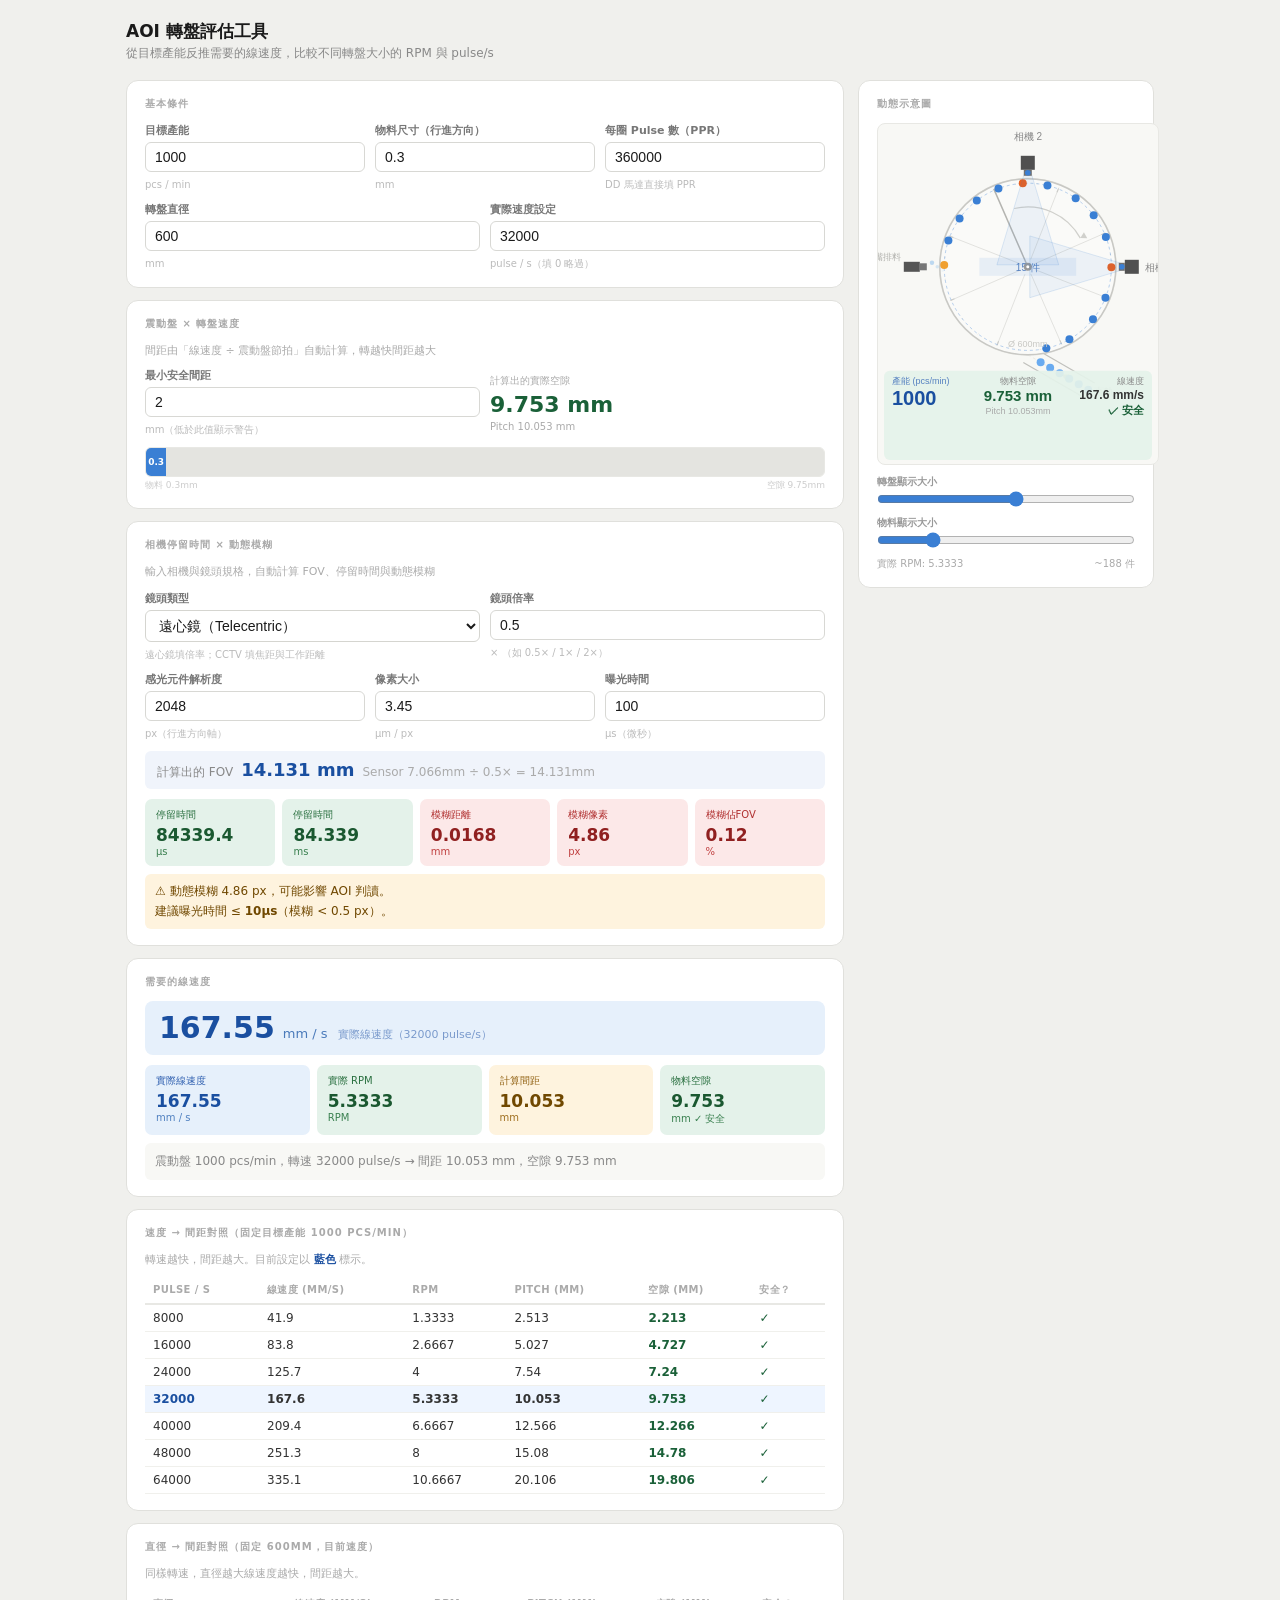
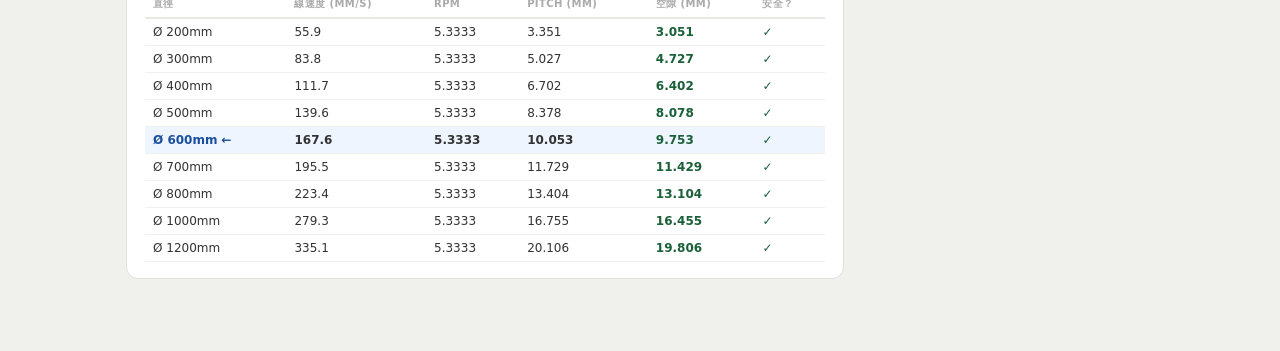
==== index.html @ 4b976892 "Add files via upload" ====
<!DOCTYPE html>
<html lang="zh-TW">
<head>
<meta charset="UTF-8">
<meta name="viewport" content="width=device-width,initial-scale=1">
<title>AOI 轉盤評估工具</title>
<style>
*{box-sizing:border-box;margin:0;padding:0}
body{font-family:'Segoe UI',system-ui,sans-serif;font-size:14px;background:#f0f0ed;color:#1a1a1a;min-height:100vh}
.wrap{max-width:1060px;margin:0 auto;padding:20px 16px 60px}
h1{font-size:17px;font-weight:700;margin-bottom:2px}
.sub{font-size:12px;color:#888;margin-bottom:18px}
.layout{display:flex;gap:14px;align-items:flex-start}
.left-col{flex:1;min-width:0}
.right-col{width:296px;flex-shrink:0}
.sticky-card{position:sticky;top:16px}
.card{background:#fff;border:1px solid #e0e0dc;border-radius:12px;padding:16px 18px;margin-bottom:12px}
.sl{font-size:10px;font-weight:700;letter-spacing:.1em;text-transform:uppercase;color:#aaa;margin-bottom:12px}
.g2{display:grid;grid-template-columns:1fr 1fr;gap:10px}
.g3{display:grid;grid-template-columns:1fr 1fr 1fr;gap:10px}
.fld{display:flex;flex-direction:column;gap:4px}
.fld label{font-size:11px;color:#777;font-weight:600}
.fld input[type=number]{border:1px solid #d8d8d4;border-radius:6px;padding:6px 9px;font-size:14px;width:100%;outline:none;color:#1a1a1a;background:#fff}
.fld input[type=number]:focus{border-color:#3a7fd4;box-shadow:0 0 0 2px rgba(58,127,212,.12)}
.fld input[type=range]{accent-color:#3a7fd4;width:100%;margin-top:2px}
.hint{font-size:10px;color:#bbb;margin-top:2px;line-height:1.4}
/* pitch vis */
.pitch-vis{display:flex;height:30px;background:#f0f0ec;border-radius:6px;overflow:hidden;border:1px solid #e8e8e4;margin-top:6px}
.pv-piece{background:#3a7fd4;height:100%;display:flex;align-items:center;justify-content:center;font-size:9px;color:#fff;font-weight:700;transition:width .15s;min-width:2px}
.pv-gap{background:#e4e4e0;height:100%;transition:width .15s}
/* speed hero */
.hero{display:flex;align-items:baseline;gap:8px;background:#e6f0fb;border-radius:8px;padding:12px 14px;margin-bottom:10px;flex-wrap:wrap}
.hero-num{font-size:30px;font-weight:800;color:#1a4fa0;line-height:1}
.hero-unit{font-size:13px;color:#4a7aba}
.hero-desc{font-size:11px;color:#7a9acc;margin-left:2px}
/* metrics */
.metrics{display:grid;grid-template-columns:repeat(auto-fit,minmax(120px,1fr));gap:7px}
.mc{border-radius:7px;padding:9px 11px}
.mc-l{font-size:10px;margin-bottom:3px}
.mc-v{font-size:17px;font-weight:700;line-height:1.2}
.mc-u{font-size:10px;margin-top:1px}
.mc.b{background:#e6f0fb}.mc.b .mc-l{color:#3060b0}.mc.b .mc-v{color:#1a4fa0}.mc.b .mc-u{color:#5080c0}
.mc.g{background:#e4f2ea}.mc.g .mc-l{color:#2a7040}.mc.g .mc-v{color:#1a5830}.mc.g .mc-u{color:#3a8050}
.mc.a{background:#fef3de}.mc.a .mc-l{color:#906010}.mc.a .mc-v{color:#704800}.mc.a .mc-u{color:#a07020}
.mc.r{background:#fce8e8}.mc.r .mc-l{color:#b03030}.mc.r .mc-v{color:#902020}.mc.r .mc-u{color:#c04040}
/* diff badge */
.badge{display:inline-block;font-size:10px;padding:2px 7px;border-radius:4px;font-weight:700;vertical-align:middle;margin-left:6px}
.bup{background:#e4f2ea;color:#1a5830}
.bdn{background:#fce8e8;color:#902020}
.bneutral{background:#f0f0ec;color:#666}
/* tables */
table{width:100%;border-collapse:collapse;font-size:12px}
th{font-size:10px;font-weight:700;color:#aaa;text-align:left;padding:6px 8px;border-bottom:2px solid #e8e8e4;text-transform:uppercase;letter-spacing:.04em;white-space:nowrap}
td{padding:6px 8px;border-bottom:1px solid #f0f0ec;color:#333;vertical-align:middle}
tr.hl td{background:#eef5ff;font-weight:600}
td.diam-c{color:#1a4fa0;font-weight:700}
.bar-w{width:60px;height:6px;background:#f0f0ec;border-radius:3px;display:inline-block;vertical-align:middle;margin-left:5px;overflow:hidden}
.bar-f{height:100%;border-radius:3px;background:#3a7fd4}
.note{font-size:11px;color:#888;padding:8px 10px;background:#f8f8f5;border-radius:6px;margin-top:8px;line-height:1.55}
/* canvas area */
#viz{display:block;border-radius:8px;background:#f8f8f5;border:1px solid #e8e8e4}
.viz-ctrl{margin-top:8px}
.viz-ctrl label{font-size:10px;color:#999;font-weight:600;display:block;margin-bottom:2px}
.viz-ctrl input[type=range]{accent-color:#3a7fd4;width:100%}
.viz-info{display:flex;justify-content:space-between;font-size:10px;color:#aaa;margin-top:6px}
@media(max-width:720px){.layout{flex-direction:column}.right-col{width:100%}.sticky-card{position:static}}
@media(max-width:520px){.g3{grid-template-columns:1fr 1fr}}
</style>
</head>
<body>
<div class="wrap">
  <h1>AOI 轉盤評估工具</h1>
  <p class="sub">從目標產能反推需要的線速度，比較不同轉盤大小的 RPM 與 pulse/s</p>

  <div class="layout">
    <!-- ══ LEFT COLUMN ══ -->
    <div class="left-col">

      <div class="card">
        <p class="sl">基本條件</p>
        <div class="g3">
          <div class="fld"><label>目標產能</label><input type="number" id="target" value="1000" min="1" step="10"><span class="hint">pcs / min</span></div>
          <div class="fld"><label>物料尺寸（行進方向）</label><input type="number" id="psize" value="0.3" min="0.01" step="0.01"><span class="hint">mm</span></div>
          <div class="fld"><label>每圈 Pulse 數（PPR）</label><input type="number" id="ppc" value="360000" min="1"><span class="hint">DD 馬達直接填 PPR</span></div>
        </div>
        <div class="g2" style="margin-top:10px">
          <div class="fld"><label>轉盤直徑</label><input type="number" id="diam" value="600" min="50" step="10"><span class="hint">mm</span></div>
          <div class="fld"><label>實際速度設定</label><input type="number" id="pulses" value="32000" min="0"><span class="hint">pulse / s（填 0 略過）</span></div>
        </div>
      </div>

      <div class="card">
        <p class="sl">震動盤 × 轉盤速度</p>
        <p style="font-size:11px;color:#aaa;margin-bottom:10px">
          間距由「線速度 ÷ 震動盤節拍」自動計算，轉越快間距越大
        </p>
        <div class="g2">
          <div class="fld">
            <label>最小安全間距</label>
            <input type="number" id="min-gap" value="2" min="0" step="0.5">
            <span class="hint">mm（低於此值顯示警告）</span>
          </div>
          <div style="display:flex;flex-direction:column;justify-content:center;gap:4px">
            <div style="font-size:10px;color:#aaa">計算出的實際空隙</div>
            <div style="font-size:22px;font-weight:700;color:#1a4fa0" id="derived-gap-val">— mm</div>
            <div style="font-size:10px;color:#aaa" id="derived-pitch-val">Pitch —</div>
          </div>
        </div>
        <div class="pitch-vis" id="pitch-vis" style="margin-top:10px"></div>
        <div style="display:flex;justify-content:space-between;font-size:9px;color:#ccc;margin-top:2px">
          <span id="lbl-p">物料</span><span id="lbl-g">空隙</span>
        </div>
      </div>

      <div class="card">
        <p class="sl">相機停留時間 × 動態模糊</p>
        <p style="font-size:11px;color:#aaa;margin-bottom:12px">輸入相機與鏡頭規格，自動計算 FOV、停留時間與動態模糊</p>

        <div class="g2" style="margin-bottom:10px">
          <div class="fld">
            <label>鏡頭類型</label>
            <select id="lens-type" style="border:1px solid #d5d5d0;border-radius:6px;padding:6px 9px;font-size:14px;width:100%;outline:none;color:#1a1a1a;background:#fff">
              <option value="telecentric">遠心鏡（Telecentric）</option>
              <option value="cctv">CCTV / 定焦鏡</option>
            </select>
            <span class="hint">遠心鏡填倍率；CCTV 填焦距與工作距離</span>
          </div>
          <div class="fld" id="fld-mag" style="">
            <label>鏡頭倍率</label>
            <input type="number" id="magnification" value="0.5" min="0.01" step="0.01">
            <span class="hint">× （如 0.5× / 1× / 2×）</span>
          </div>
        </div>

        <div class="g2" id="cctv-fields" style="display:none;margin-bottom:10px">
          <div class="fld">
            <label>鏡頭焦距</label>
            <input type="number" id="focal" value="25" min="1" step="1">
            <span class="hint">mm</span>
          </div>
          <div class="fld">
            <label>工作距離（WD）</label>
            <input type="number" id="wd" value="150" min="1" step="1">
            <span class="hint">mm（鏡頭前端到物體）</span>
          </div>
        </div>

        <div class="g3">
          <div class="fld">
            <label>感光元件解析度</label>
            <input type="number" id="sensor-px" value="2048" min="1" step="1">
            <span class="hint">px（行進方向軸）</span>
          </div>
          <div class="fld">
            <label>像素大小</label>
            <input type="number" id="pixsize" value="3.45" min="0.01" step="0.01">
            <span class="hint">µm / px</span>
          </div>
          <div class="fld">
            <label>曝光時間</label>
            <input type="number" id="exposure" value="100" min="1" step="1">
            <span class="hint">µs（微秒）</span>
          </div>
        </div>

        <div style="margin-top:10px;padding:8px 12px;background:#f0f4fb;border-radius:6px;font-size:12px;display:flex;align-items:baseline;gap:8px;flex-wrap:wrap">
          <span style="color:#888">計算出的 FOV</span>
          <span id="fov-display" style="font-size:18px;font-weight:700;color:#1a4fa0">— mm</span>
          <span style="color:#aaa" id="fov-detail"></span>
        </div>

        <div class="metrics" id="blur-metrics" style="margin-top:10px"></div>
        <div id="blur-note" style="margin-top:8px"></div>
      </div>

      <div class="card">
        <p class="sl">需要的線速度</p>
        <div class="hero">
          <span class="hero-num" id="mmps-val">—</span>
          <span class="hero-unit">mm / s</span>
          <span class="hero-desc" id="mmps-desc"></span>
        </div>
        <div class="metrics" id="main-metrics"></div>
        <div id="actual-block" style="margin-top:8px"></div>
      </div>

      <div class="card">
        <p class="sl">速度 → 間距對照（固定目標產能 <span id="target-lbl">1000</span> pcs/min）</p>
        <p style="font-size:11px;color:#aaa;margin-bottom:10px">轉速越快，間距越大。目前設定以 <span style="color:#1a4fa0;font-weight:700">藍色</span> 標示。</p>
        <div style="overflow-x:auto"><table><thead><tr>
          <th>Pulse / s</th><th>線速度 (mm/s)</th><th>RPM</th><th>Pitch (mm)</th><th>空隙 (mm)</th><th>安全？</th>
        </tr></thead><tbody id="size-tbody"></tbody></table></div>
      </div>

      <div class="card">
        <p class="sl">直徑 → 間距對照（固定 <span id="diam-lbl">600</span>mm，目前速度）</p>
        <p style="font-size:11px;color:#aaa;margin-bottom:10px">同樣轉速，直徑越大線速度越快，間距越大。</p>
        <div style="overflow-x:auto"><table><thead><tr>
          <th>直徑</th><th>線速度 (mm/s)</th><th>RPM</th><th>Pitch (mm)</th><th>空隙 (mm)</th><th>安全？</th>
        </tr></thead><tbody id="pitch-tbody"></tbody></table></div>
      </div>

    </div><!-- end left-col -->

    <!-- ══ RIGHT COLUMN ══ -->
    <div class="right-col">
      <div class="card sticky-card">
        <p class="sl">動態示意圖</p>
        <canvas id="viz" width="280" height="340"></canvas>

        <div class="viz-ctrl" style="margin-top:10px">
          <label>轉盤顯示大小</label>
          <input type="range" id="viz-disk" min="50" max="120" value="88" step="1">
        </div>
        <div class="viz-ctrl" style="margin-top:6px">
          <label>物料顯示大小</label>
          <input type="range" id="viz-mat" min="1" max="16" value="4" step="1">
        </div>
        <div class="viz-info">
          <span id="viz-rpm-lbl">實際 RPM: —</span>
          <span id="viz-mat-lbl">載料: —</span>
        </div>
      </div>
    </div>

  </div><!-- end layout -->
</div><!-- end wrap -->

<script>
/* ─── helpers ─── */
function f(v,d){
  if(!isFinite(v)||isNaN(v))return'—';
  if(d!==undefined)return parseFloat(v.toFixed(d)).toString();
  if(Math.abs(v)>=10000)return v.toLocaleString('zh-TW',{maximumFractionDigits:0});
  if(Math.abs(v)>=1000)return parseFloat(v.toFixed(1)).toString();
  if(Math.abs(v)>=10)return parseFloat(v.toFixed(2)).toString();
  if(Math.abs(v)>=1)return parseFloat(v.toFixed(3)).toString();
  return parseFloat(v.toPrecision(4)).toString();
}
function mc(l,v,u,c){return`<div class="mc ${c}"><div class="mc-l">${l}</div><div class="mc-v">${v}</div><div class="mc-u">${u}</div></div>`}
function calcRpm(mmps,r){return mmps/(2*Math.PI*r)*60}
function calcPulseS(rpm,ppc){return rpm/60*ppc}
function matsOnDisk(r,pitch){return 2*Math.PI*r/pitch}

/* ─── animation state ─── */
let vizAngle = 0;
let railTime  = 0;
let lastTs = null;
let pieces = [];           // disk-frame angles of pieces currently on disk
let lastFeedVizAngle = null;
let paramKey = '';
const DISPLAY_SCALE = 8;   // visual speed multiplier so slow RPMs are visible
const PICK_ALPHA  =  Math.PI/2;   // entry: 6 o'clock
const EJECT_ALPHA = -Math.PI;     // exit:  9 o'clock (CCW from entry = 270°)

/* ─── main update ─── */
function getP(){
  return{
    target:  parseFloat(document.getElementById('target').value)||1,
    psize:   parseFloat(document.getElementById('psize').value)||0.1,
    ppc:     parseFloat(document.getElementById('ppc').value)||1,
    diam:    parseFloat(document.getElementById('diam').value)||600,
    pulses:  parseFloat(document.getElementById('pulses').value)||0,
    minGap:  parseFloat(document.getElementById('min-gap').value)||0,
    exposure: parseFloat(document.getElementById('exposure').value)||100,
    pixsize:  parseFloat(document.getElementById('pixsize').value)||3.45,
    sensorPx: parseFloat(document.getElementById('sensor-px').value)||2048,
    lensType: document.getElementById('lens-type').value,
    mag:      parseFloat(document.getElementById('magnification').value)||0.5,
    focal:    parseFloat(document.getElementById('focal').value)||25,
    wd:       parseFloat(document.getElementById('wd').value)||150,
    diskViz: parseInt(document.getElementById('viz-disk').value)||88,
    matViz:  parseInt(document.getElementById('viz-mat').value)||4,
  };
}

function update(){
  const p   = getP();
  const r   = p.diam/2;
  const tps = p.target/60; // pieces per second (vibratory bowl rate)

  // Actual speed → derived pitch (震動盤邏輯)
  const actRpm   = p.pulses>0 ? p.pulses/p.ppc*60 : null;
  const actMmps  = actRpm ? actRpm/60*(2*Math.PI*r) : null;
  const pitch    = actMmps ? actMmps/tps : null;       // mm per piece slot
  const gap      = pitch   ? pitch-p.psize : null;     // actual gap between materials
  const gapOk    = gap!==null ? gap>=p.minGap : null;

  // Reference (when no actual speed): at minGap → what speed is needed?
  const refPitch  = p.psize + p.minGap;
  const refMmps   = refPitch * tps;
  const refRpm    = calcRpm(refMmps, r);
  const refPulseS = calcPulseS(refRpm, p.ppc);

  // Pitch visualisation
  const dispPitch = pitch || refPitch;
  const dispGap   = gap   !== null ? gap : p.minGap;
  document.getElementById('derived-gap-val').textContent  = gap!==null ? f(gap,3)+' mm' : '— mm';
  document.getElementById('derived-gap-val').style.color  = gapOk===false?'#902020':gapOk===true?'#1a6038':'#1a4fa0';
  document.getElementById('derived-pitch-val').textContent= 'Pitch '+(pitch?f(pitch,3):'—')+' mm';
  document.getElementById('lbl-p').textContent = `物料 ${p.psize}mm`;
  document.getElementById('lbl-g').textContent = `空隙 ${f(dispGap,2)}mm`;
  const pw = Math.max(2, Math.round(p.psize/dispPitch*100));
  document.getElementById('pitch-vis').innerHTML =
    `<div class="pv-piece" style="width:${pw}%">${p.psize}</div>`+
    `<div class="pv-gap" style="width:${100-pw}%"></div>`;

  document.getElementById('diam-lbl').textContent   = p.diam;
  document.getElementById('target-lbl').textContent = p.target;

  // ── Camera FOV calculation ──
  const sensorMm = p.sensorPx * p.pixsize / 1000;   // sensor width in mm
  let fovMm, fovDetail;
  if(p.lensType==='telecentric'){
    fovMm   = sensorMm / p.mag;
    fovDetail = `Sensor ${f(sensorMm,3)}mm ÷ ${p.mag}× = ${f(fovMm,3)}mm`;
  } else {
    // CCTV: magnification = focal / (wd - focal), FOV = sensor / mag
    const cctvMag = p.focal / (p.wd - p.focal);
    fovMm   = sensorMm / cctvMag;
    fovDetail = `Sensor ${f(sensorMm,3)}mm, WD ${p.wd}mm, f ${p.focal}mm → mag ${f(cctvMag,3)}× → FOV ${f(fovMm,2)}mm`;
  }
  document.getElementById('fov-display').textContent = f(fovMm,3)+' mm';
  document.getElementById('fov-detail').textContent  = fovDetail;

  // Show/hide CCTV fields
  document.getElementById('cctv-fields').style.display = p.lensType==='cctv'?'grid':'none';
  document.getElementById('fld-mag').style.display     = p.lensType==='telecentric'?'flex':'none';

  // ── Camera dwell & motion blur ──
  const linSpd = actMmps || (reqMmps);   // mm/s at sensing radius
  const dwellMs   = linSpd>0 ? (fovMm/linSpd)*1000 : null;
  const dwellUs   = dwellMs ? dwellMs*1000 : null;
  const blurMm    = linSpd>0 ? linSpd*(p.exposure/1e6) : null;
  const blurPx    = blurMm!==null ? blurMm/(p.pixsize/1000) : null;
  const blurPct   = dwellMs && blurMm!==null ? blurMm/fovMm*100 : null;
  const expOk     = dwellUs!==null && p.exposure<=dwellUs;

  function blurCls(px){
    if(px===null) return '';
    if(px<0.5) return 'g';
    if(px<1.5) return 'a';
    return 'r';
  }
  function dwellCls(){
    if(dwellUs===null) return '';
    return p.exposure<=dwellUs ? 'g' : 'r';
  }

  document.getElementById('blur-metrics').innerHTML =
    mc('停留時間', dwellUs!==null?f(dwellUs,1):'—', 'µs', dwellCls()) +
    mc('停留時間', dwellMs!==null?f(dwellMs,3):'—', 'ms', dwellCls()) +
    mc('模糊距離', blurMm!==null?f(blurMm,4):'—', 'mm', blurCls(blurPx)) +
    mc('模糊像素', blurPx!==null?f(blurPx,2):'—', 'px', blurCls(blurPx)) +
    mc('模糊佔FOV', blurPct!==null?f(blurPct,2):'—', '%', blurCls(blurPx));

  const blurNote = document.getElementById('blur-note');
  if(dwellUs!==null){
    if(!expOk){
      blurNote.innerHTML=`<div style="font-size:12px;background:#fce8e8;color:#902020;border-radius:6px;padding:8px 10px;line-height:1.6">
        ⚠ 曝光時間 ${p.exposure}µs 超過停留時間 ${f(dwellUs,1)}µs，物料會離開視野才曝完。<br>
        建議曝光時間 ≤ <strong>${f(dwellUs*0.5,0)}µs</strong>（停留時間的一半，確保完整在視野內）。
      </div>`;
    } else if(blurPx!==null && blurPx>=1.5){
      blurNote.innerHTML=`<div style="font-size:12px;background:#fef3de;color:#704800;border-radius:6px;padding:8px 10px;line-height:1.6">
        ⚠ 動態模糊 ${f(blurPx,2)} px，可能影響 AOI 判讀。<br>
        建議曝光時間 ≤ <strong>${f(0.5*p.pixsize/1000/linSpd*1e6,0)}µs</strong>（模糊 &lt; 0.5 px）。
      </div>`;
    } else if(blurPx!==null && blurPx<0.5){
      blurNote.innerHTML=`<div style="font-size:12px;background:#e4f2ea;color:#1a5830;border-radius:6px;padding:8px 10px">
        ✓ 動態模糊 ${f(blurPx,2)} px，低於 0.5 px，不影響影像品質。
      </div>`;
    } else {
      blurNote.innerHTML=`<div style="font-size:12px;background:#fef3de;color:#704800;border-radius:6px;padding:8px 10px">
        動態模糊 ${f(blurPx,2)} px，在可接受範圍（建議 &lt; 0.5 px）。
      </div>`;
    }
  } else {
    blurNote.innerHTML='';
  }

  // Hero + metrics
  if(actMmps){
    document.getElementById('mmps-val').textContent  = f(actMmps,2);
    document.getElementById('mmps-desc').textContent = `實際線速度（${p.pulses} pulse/s）`;
    document.getElementById('main-metrics').innerHTML =
      mc('實際線速度',f(actMmps,2),'mm / s','b')+
      mc('實際 RPM',f(actRpm,4),'RPM','g')+
      mc('計算間距',f(pitch,3),'mm','a')+
      `<div class="mc ${gapOk?'g':'r'}">
        <div class="mc-l">物料空隙</div>
        <div class="mc-v">${f(gap,3)}</div>
        <div class="mc-u">mm${gapOk?' ✓ 安全':' ✗ 過密'}</div>
      </div>`;
    document.getElementById('actual-block').innerHTML =
      `<div style="font-size:12px;color:#888;background:#f8f8f5;border-radius:6px;padding:8px 10px;line-height:1.7">
        震動盤 ${p.target} pcs/min，轉速 ${p.pulses} pulse/s → 間距 ${f(pitch,3)} mm，空隙 ${f(gap,3)} mm
        ${!gapOk?`<br><span style="color:#902020;font-weight:600">⚠ 空隙不足（安全下限 ${p.minGap} mm），物料可能碰撞</span>`:''}
      </div>`;
    document.getElementById('viz-rpm-lbl').textContent = `實際 RPM: ${f(actRpm,4)}`;
  } else {
    document.getElementById('mmps-val').textContent  = f(refMmps,2);
    document.getElementById('mmps-desc').textContent = `最小安全間距（${p.minGap}mm）對應的線速度`;
    document.getElementById('main-metrics').innerHTML =
      mc('最小間距線速度',f(refMmps,2),'mm / s','b')+
      mc('需要 RPM',f(refRpm,4),'RPM','g')+
      mc('需要 pulse/s',f(refPulseS,1),'pulse / s','a')+
      mc('最小 Pitch',f(refPitch,3),'mm','');
    document.getElementById('actual-block').innerHTML =
      `<div style="font-size:11px;color:#aaa;padding:4px 0">填入實際 pulse/s 可自動計算間距</div>`;
    document.getElementById('viz-rpm-lbl').textContent = `需要 RPM: ${f(refRpm,4)}`;
  }
  document.getElementById('viz-mat-lbl').textContent = `~${Math.round(matsOnDisk(r,dispPitch))} 件`;

  // Speed sensitivity table
  const baseSpeed = p.pulses>0 ? p.pulses : refPulseS;
  const speeds = p.pulses>0
    ? [baseSpeed*0.25, baseSpeed*0.5, baseSpeed*0.75, baseSpeed, baseSpeed*1.25, baseSpeed*1.5, baseSpeed*2]
    : [5000,10000,16000,20000,24000,32000,40000,48000];
  let sb='';
  speeds.filter(s=>s>0).forEach(s=>{
    const mps = (s/p.ppc*60)/60*(2*Math.PI*r);
    const rp  = s/p.ppc*60;
    const pt  = mps/tps;
    const g   = pt-p.psize;
    const ok  = g>=p.minGap;
    const cur = p.pulses>0 && Math.abs(s-p.pulses)<1;
    sb+=`<tr${cur?' class="hl"':''}>`+
      `<td${cur?' style="color:#1a4fa0;font-weight:700"':''}>${Math.round(s)}</td>`+
      `<td>${f(mps,1)}</td><td>${f(rp,4)}</td>`+
      `<td>${f(pt,3)}</td>`+
      `<td style="color:${ok?'#1a6038':'#902020'};font-weight:600">${f(g,3)}</td>`+
      `<td>${ok?'<span style="color:#1a6038;font-weight:700">✓</span>':'<span style="color:#902020;font-weight:700">✗ 過密</span>'}</td>`+
      `</tr>`;
  });
  document.getElementById('size-tbody').innerHTML = sb;

  // Diameter table
  const useSpeed = p.pulses>0 ? p.pulses : refPulseS;
  const diams=[200,300,400,500,600,700,800,1000,1200];
  let db='';
  diams.forEach(d=>{
    const rd  = d/2;
    const mps = (useSpeed/p.ppc*60)/60*(2*Math.PI*rd);
    const rp  = useSpeed/p.ppc*60;
    const pt  = mps/tps;
    const g   = pt-p.psize;
    const ok  = g>=p.minGap;
    const isRef = d===p.diam;
    db+=`<tr${isRef?' class="hl"':''}>`+
      `<td class="${isRef?'diam-c':''}">Ø ${d}mm${isRef?' ←':''}</td>`+
      `<td>${f(mps,1)}</td><td>${f(rp,4)}</td>`+
      `<td>${f(pt,3)}</td>`+
      `<td style="color:${ok?'#1a6038':'#902020'};font-weight:600">${f(g,3)}</td>`+
      `<td>${ok?'<span style="color:#1a6038">✓</span>':'<span style="color:#902020">✗</span>'}</td></tr>`;
  });
  document.getElementById('pitch-tbody').innerHTML = db;
}

/* ─── canvas animation ─── */
function drawCanvas(){
  const canvas = document.getElementById('viz');
  const ctx = canvas.getContext('2d');
  const W = canvas.width, H = canvas.height;
  const p = getP();
  const r_real = p.diam/2;
  const diskR  = p.diskViz;
  const matVR  = p.matViz;

  // Derive pitch from vibratory bowl: speed ÷ target_pcs_per_second
  const actRpm_c  = p.pulses > 0 ? p.pulses/p.ppc*60 : null;
  const actMmps_c = actRpm_c ? actRpm_c/60*(2*Math.PI*r_real) : null;
  const tps_c     = p.target/60;
  const pitch     = actMmps_c ? actMmps_c/tps_c : (p.psize+(p.minGap||2));

  ctx.clearRect(0,0,W,H);

  // Disk center: shifted right to leave canvas left for rail
  const CX = W * 0.535, CY = H * 0.42;
  const pathR = diskR * 0.95;

  // Derived speed (reuse actRpm_c / actMmps_c already computed above)
  const actRpm   = actRpm_c;
  const actMmps  = actMmps_c;
  const actPcsMin= p.target; // vibratory bowl sets rate
  const reqMmps  = pitch * tps_c;
  const reqRpm   = reqMmps / (2*Math.PI*r_real) * 60;

  /* ════════════════════════════════
     LEFT ANGLED FEED RAIL（左方斜推）
     Pickup at 7 o'clock (α = 210°)
     Rail extends tangentially lower-left
  ════════════════════════════════ */
  const pickAlpha = Math.PI / 2;                   // 6 o'clock, bottom of disk
  const pickX = CX + diskR * Math.cos(pickAlpha);  // = CX (directly below center)
  const pickY = CY + diskR * Math.sin(pickAlpha);  // = CY + diskR

  // Rail direction: extend toward lower-right (~30° below horizontal)
  const rdx =  0.866, rdy = 0.5;    // outward = lower-right
  const rpx =  0.5,   rpy = -0.866; // perpendicular (top side of rail)

  const railLen = 72;
  const railHW  = Math.max(matVR + 5, 8);
  const railEndX = pickX + railLen * rdx;
  const railEndY = pickY + railLen * rdy;

  // Rail walls
  ctx.strokeStyle='#c0c0bc'; ctx.lineWidth=1.2;
  [[pickX+railHW*rpx, pickY+railHW*rpy, railEndX+railHW*rpx, railEndY+railHW*rpy],
   [pickX-railHW*rpx, pickY-railHW*rpy, railEndX-railHW*rpx, railEndY-railHW*rpy]
  ].forEach(([x1,y1,x2,y2])=>{ctx.beginPath();ctx.moveTo(x1,y1);ctx.lineTo(x2,y2);ctx.stroke();});

  // Rail center guide (dashed)
  ctx.setLineDash([3,3]); ctx.strokeStyle='#e4e4e0'; ctx.lineWidth=0.7;
  ctx.beginPath(); ctx.moveTo(pickX,pickY); ctx.lineTo(railEndX,railEndY); ctx.stroke();
  ctx.setLineDash([]);

  // Direction arrow on rail (pointing toward disk = inward = opposite of rdx,rdy)
  const arrT = 0.55;
  const arrX = pickX + railLen*arrT*rdx, arrY = pickY + railLen*arrT*rdy;
  ctx.save(); ctx.translate(arrX,arrY); ctx.rotate(Math.atan2(-rdy,-rdx));
  ctx.fillStyle='#c0c0bc';
  ctx.beginPath(); ctx.moveTo(0,0); ctx.lineTo(-6,-3.5); ctx.lineTo(-6,3.5); ctx.closePath(); ctx.fill();
  ctx.restore();

  // Animated materials on rail: same pitch as disk, speed driven by target pcs/min (震動盤)
  // pitchPx = visual pixels per piece slot on rail, matching disk arc spacing
  const diskPitchPx = (pitch / r_real) * pathR;           // arc px per pitch on disk
  const vizPitchPx  = Math.max(matVR*2 + 3, diskPitchPx); // at least wide enough to not overlap
  // railTime advances at pcs/s rate; one cycle = one pitch
  const railOffset = (railTime % 1) * vizPitchPx;
  for(let i=0; i<8; i++){
    const t  = railOffset + i*vizPitchPx;
    if(t > railLen - matVR) break;
    const mx = railEndX - t*rdx, my = railEndY - t*rdy;
    ctx.beginPath(); ctx.arc(mx,my,matVR,0,2*Math.PI);
    ctx.fillStyle='#6aabf0'; ctx.fill();
  }

  // Rail label
  ctx.fillStyle='#b8b8b4'; ctx.font='10px sans-serif'; ctx.textAlign='left';
  ctx.fillText('直軌', railEndX + 4, railEndY + 4);

  /* ════════════════════════════════
     TURNTABLE
  ════════════════════════════════ */
  ctx.beginPath(); ctx.arc(CX,CY,diskR+1,0,2*Math.PI);
  ctx.fillStyle='#e4e4e0'; ctx.fill();
  ctx.beginPath(); ctx.arc(CX,CY,diskR,0,2*Math.PI);
  ctx.fillStyle='#fafaf8'; ctx.fill();
  ctx.strokeStyle='#c8c8c4'; ctx.lineWidth=1.5; ctx.stroke();

  // Rotating surface markings (rotate with vizAngle so disk looks like it spins)
  ctx.save();
  ctx.translate(CX,CY);
  ctx.rotate(vizAngle);
  // Spokes
  const spokeN = 8;
  for(let s=0;s<spokeN;s++){
    const sa = s*2*Math.PI/spokeN;
    ctx.strokeStyle='rgba(200,200,196,0.55)'; ctx.lineWidth=0.8;
    ctx.beginPath(); ctx.moveTo(8*Math.cos(sa),8*Math.sin(sa));
    ctx.lineTo((diskR-3)*Math.cos(sa),(diskR-3)*Math.sin(sa)); ctx.stroke();
  }
  // One bold reference spoke so you can track the rotation clearly
  ctx.strokeStyle='rgba(160,160,156,0.7)'; ctx.lineWidth=1.5;
  ctx.beginPath(); ctx.moveTo(0,0); ctx.lineTo(diskR-3,0); ctx.stroke();
  // Tick marks around rim
  for(let t=0;t<24;t++){
    const ta=t*Math.PI/12;
    const r1=diskR-4, r2=t%3===0?diskR-8:diskR-5;
    ctx.strokeStyle='rgba(180,180,176,0.5)'; ctx.lineWidth=t%3===0?1.2:0.7;
    ctx.beginPath();
    ctx.moveTo(r1*Math.cos(ta),r1*Math.sin(ta));
    ctx.lineTo(r2*Math.cos(ta),r2*Math.sin(ta)); ctx.stroke();
  }
  ctx.restore();

  ctx.setLineDash([3,3]);
  ctx.beginPath(); ctx.arc(CX,CY,pathR,0,2*Math.PI);
  ctx.strokeStyle='rgba(58,127,212,0.35)'; ctx.lineWidth=1; ctx.stroke();
  ctx.setLineDash([]);

  /* ════════════════════════════════
     MATERIALS — particle system
     pieces[] holds disk-frame angles; world angle = alpha + vizAngle
  ════════════════════════════════ */
  const pitchAngle = pitch / r_real;

  function nearWorld(wa, ca){
    let d=((wa-ca)%(2*Math.PI)+2*Math.PI)%(2*Math.PI);
    if(d>Math.PI)d=2*Math.PI-d;
    return d < Math.max(pitchAngle*2, 0.06);
  }

  for(let i=0;i<pieces.length;i++){
    const wa = pieces[i] + vizAngle;   // world angle
    const mx = CX + pathR*Math.cos(wa);
    const my = CY + pathR*Math.sin(wa);
    const atCam  = nearWorld(wa,0)||nearWorld(wa,-Math.PI/2);
    const atExit = Math.abs(wa-EJECT_ALPHA)<pitchAngle*2;
    ctx.beginPath(); ctx.arc(mx,my,matVR,0,2*Math.PI);
    ctx.fillStyle = atExit?'#f0a030': atCam?'#e86020':'#3a7fd4';
    ctx.fill();
  }

  // Piece count badge
  ctx.fillStyle='rgba(58,127,212,0.10)';
  ctx.fillRect(CX-diskR*0.55,CY-9,diskR*1.1,18);
  ctx.fillStyle='#5580c0'; ctx.font='10px sans-serif'; ctx.textAlign='center';
  ctx.fillText(pieces.length+' 件', CX, CY+4);

  /* ── CCW rotation arrow ── */
  const arR=diskR*0.68;
  ctx.strokeStyle='#d0d0cc'; ctx.lineWidth=1.2;
  ctx.beginPath(); ctx.arc(CX,CY,arR,-1.8,-0.5,false); ctx.stroke();
  const ae=-0.5, aax=CX+arR*Math.cos(ae), aay=CY+arR*Math.sin(ae);
  ctx.save(); ctx.translate(aax,aay); ctx.rotate(ae-Math.PI/2);
  ctx.beginPath(); ctx.moveTo(0,0); ctx.lineTo(-3.5,6); ctx.lineTo(3.5,6); ctx.closePath();
  ctx.fillStyle='#d0d0cc'; ctx.fill(); ctx.restore();

  /* ── Center ── */
  ctx.beginPath(); ctx.arc(CX,CY,4,0,2*Math.PI); ctx.fillStyle='#999'; ctx.fill();
  ctx.beginPath(); ctx.arc(CX,CY,1.5,0,2*Math.PI); ctx.fillStyle='#fff'; ctx.fill();
  ctx.fillStyle='#c8c8c4'; ctx.font='9px sans-serif'; ctx.textAlign='center';
  ctx.fillText('Ø '+p.diam+'mm', CX, CY+diskR-8);

  /* ── Cameras ── */
  drawCamera(ctx,CX,CY,diskR,0,'相機 1');
  drawCamera(ctx,CX,CY,diskR,-Math.PI/2,'相機 2');

  /* ════════════════════════════════
     BLOW NOZZLE — 9 o'clock (left)
  ════════════════════════════════ */
  const blowDist = diskR+16;
  const bx = CX - blowDist;   // 9 o'clock = directly left
  const by = CY;
  ctx.save(); ctx.translate(bx,by);
  ctx.fillStyle='#555'; ctx.fillRect(-20,-5,16,10);   // body
  ctx.fillStyle='#777'; ctx.fillRect(-4,-3.5,7,7);    // tip
  ctx.restore();
  // Puff jets
  const puffPhase=(railTime%1);
  for(let j=0;j<3;j++){
    const t=((puffPhase+j*0.33)%1);
    const jx=bx+5+t*16, jy=by+(j-1)*4;
    ctx.beginPath(); ctx.arc(jx,jy,2.5-t*1.5,0,2*Math.PI);
    ctx.fillStyle=`rgba(140,190,235,${(1-t)*0.7})`; ctx.fill();
  }
  ctx.fillStyle='#b0b0ac'; ctx.font='9px sans-serif'; ctx.textAlign='right';
  ctx.fillText('吹嘴排料', bx-23, by-7);

  /* ════════════════════════════════
     LIVE READOUT — 產能 × 間距
  ════════════════════════════════ */
  const infoY = CY + diskR + 16;
  const infoH = H - infoY - 4;
  if(infoH > 20){
    const gap_c   = pitch - p.psize;
    const gapOk_c = gap_c >= (p.minGap||0);
    // Actual pcs/min = min(vibratory bowl rate, disk capacity with minGap)
    const diskCap  = actMmps ? actMmps/(p.psize+(p.minGap||0))*60 : null;
    const pcsMin_c = diskCap!==null ? Math.min(p.target, diskCap) : null;

    ctx.fillStyle = gapOk_c ? 'rgba(228,242,234,0.92)' : 'rgba(252,232,232,0.92)';
    ctx.beginPath(); ctx.roundRect(6,infoY,W-12,Math.max(infoH,56),6); ctx.fill();

    ctx.textAlign='left';
    ctx.fillStyle='#5580c0'; ctx.font='9px sans-serif';
    ctx.fillText('產能 (pcs/min)', 14, infoY+13);
    ctx.fillStyle='#1a4fa0'; ctx.font='bold 20px sans-serif';
    ctx.fillText(pcsMin_c!==null?f(pcsMin_c,0):'—', 14, infoY+34);
    if(pcsMin_c===null){ ctx.fillStyle='#aaa'; ctx.font='9px sans-serif'; ctx.fillText('填 pulse/s',14,infoY+46); }

    const midX=W/2;
    ctx.textAlign='center';
    ctx.fillStyle='#888'; ctx.font='9px sans-serif'; ctx.fillText('物料空隙',midX,infoY+13);
    ctx.fillStyle=gapOk_c?'#1a6038':'#902020'; ctx.font='bold 15px sans-serif';
    ctx.fillText(f(gap_c,3)+' mm',midX,infoY+30);
    ctx.fillStyle='#aaa'; ctx.font='9px sans-serif';
    ctx.fillText('Pitch '+f(pitch,3)+'mm',midX,infoY+43);

    ctx.textAlign='right';
    if(actMmps){
      ctx.fillStyle='#888'; ctx.font='9px sans-serif'; ctx.fillText('線速度',W-14,infoY+13);
      ctx.fillStyle='#333'; ctx.font='bold 12px sans-serif'; ctx.fillText(f(actMmps,1)+' mm/s',W-14,infoY+28);
      ctx.fillStyle=gapOk_c?'#1a6038':'#902020'; ctx.font='bold 11px sans-serif';
      ctx.fillText(gapOk_c?'✓ 安全':'✗ 過密',W-14,infoY+43);
    } else {
      ctx.fillStyle='#aaa'; ctx.font='9px sans-serif';
      ctx.fillText('填 pulse/s',W-14,infoY+13); ctx.fillText('看實際值',W-14,infoY+25);
    }
  }
}

function drawCamera(ctx, CX, CY, diskR, angle, label){
  const dist = diskR + 17;
  const camX = CX + dist*Math.cos(angle);
  const camY = CY + dist*Math.sin(angle);

  // unit vector from camera → disk center
  const dx=CX-camX, dy=CY-camY, len=Math.sqrt(dx*dx+dy*dy);
  const ux=dx/len, uy=dy/len, px=-uy, py=ux;

  // FOV cone (reaches disk edge)
  const spread=0.3, fLen=dist-2;
  ctx.beginPath();
  ctx.moveTo(camX, camY);
  ctx.lineTo(camX+fLen*(ux+px*spread), camY+fLen*(uy+py*spread));
  ctx.lineTo(camX+fLen*(ux-px*spread), camY+fLen*(uy-py*spread));
  ctx.closePath();
  ctx.fillStyle='rgba(58,127,212,0.07)'; ctx.fill();
  ctx.strokeStyle='rgba(58,127,212,0.2)'; ctx.lineWidth=0.8; ctx.stroke();

  // Camera body (rotated toward disk)
  ctx.save();
  ctx.translate(camX, camY);
  ctx.rotate(Math.atan2(uy,ux));
  ctx.fillStyle='#505050'; ctx.fillRect(-6,-7,14,14);   // body
  ctx.fillStyle='#707070'; ctx.fillRect(8,-4,6,8);      // lens barrel
  ctx.beginPath(); ctx.arc(11,0,2.8,0,2*Math.PI);
  ctx.fillStyle='#3a7fd4'; ctx.fill();                   // lens glass
  ctx.restore();

  // Label
  const lDist = dist+26;
  ctx.fillStyle='#888'; ctx.font='10px sans-serif'; ctx.textAlign='center';
  ctx.fillText(label, CX+lDist*Math.cos(angle), CY+lDist*Math.sin(angle)+4);
}

/* ─── animation loop ─── */
function animate(ts){
  if(!lastTs) lastTs=ts;
  const dt=Math.min((ts-lastTs)/1000,0.05);
  lastTs=ts;
  const p=getP();
  const r=p.diam/2;
  const tps=Math.max(0.01, p.target/60);

  // Reset pieces when key params change
  const nk=`${p.pulses}-${p.target}-${p.diam}-${p.ppc}-${p.psize}-${p.minGap}`;
  if(nk!==paramKey){ pieces=[]; lastFeedVizAngle=null; paramKey=nk; vizAngle=0; railTime=0; }

  // Actual disk RPM
  let actualRpm = p.pulses>0 ? p.pulses/p.ppc*60 : 0;
  if(actualRpm===0){
    const rp=(p.psize+(p.minGap||2))*tps/(2*Math.PI*r)*60;
    actualRpm=Math.max(0.01, rp);
  }
  const vizRpm=Math.max(0.2, Math.min(actualRpm*DISPLAY_SCALE, 80));
  vizAngle -= vizRpm*2*Math.PI/60*dt;   // CCW

  // Feed pieces: one piece per pitchAngle of display rotation
  const pitchAngle_feed = tps>0 ? vizRpm*2*Math.PI/60/tps : 99;
  if(pitchAngle_feed<Math.PI*2){
    if(lastFeedVizAngle===null){
      pieces.push(PICK_ALPHA-vizAngle);
      lastFeedVizAngle=vizAngle;
    } else if((lastFeedVizAngle-vizAngle)>=pitchAngle_feed){
      pieces.push(PICK_ALPHA-vizAngle);
      lastFeedVizAngle=vizAngle;
    }
  }

  // Eject pieces that have passed 9 o'clock
  pieces=pieces.filter(a=>(a+vizAngle)>EJECT_ALPHA);

  // Rail: advance at feed rate (visual)
  railTime+=dt*Math.min(tps*DISPLAY_SCALE*0.5, 12);

  drawCanvas();
  requestAnimationFrame(animate);
}


/* ─── wire events ─── */
['target','psize','ppc','diam','pulses','min-gap','exposure','pixsize','sensor-px','magnification','focal','wd'].forEach(id=>{
  document.getElementById(id).addEventListener('input', update);
});
document.getElementById('lens-type').addEventListener('change', update);
['viz-disk','viz-mat'].forEach(id=>{
  document.getElementById(id).addEventListener('input', drawCanvas);
});

update();
requestAnimationFrame(animate);
</script>
</body>
</html>
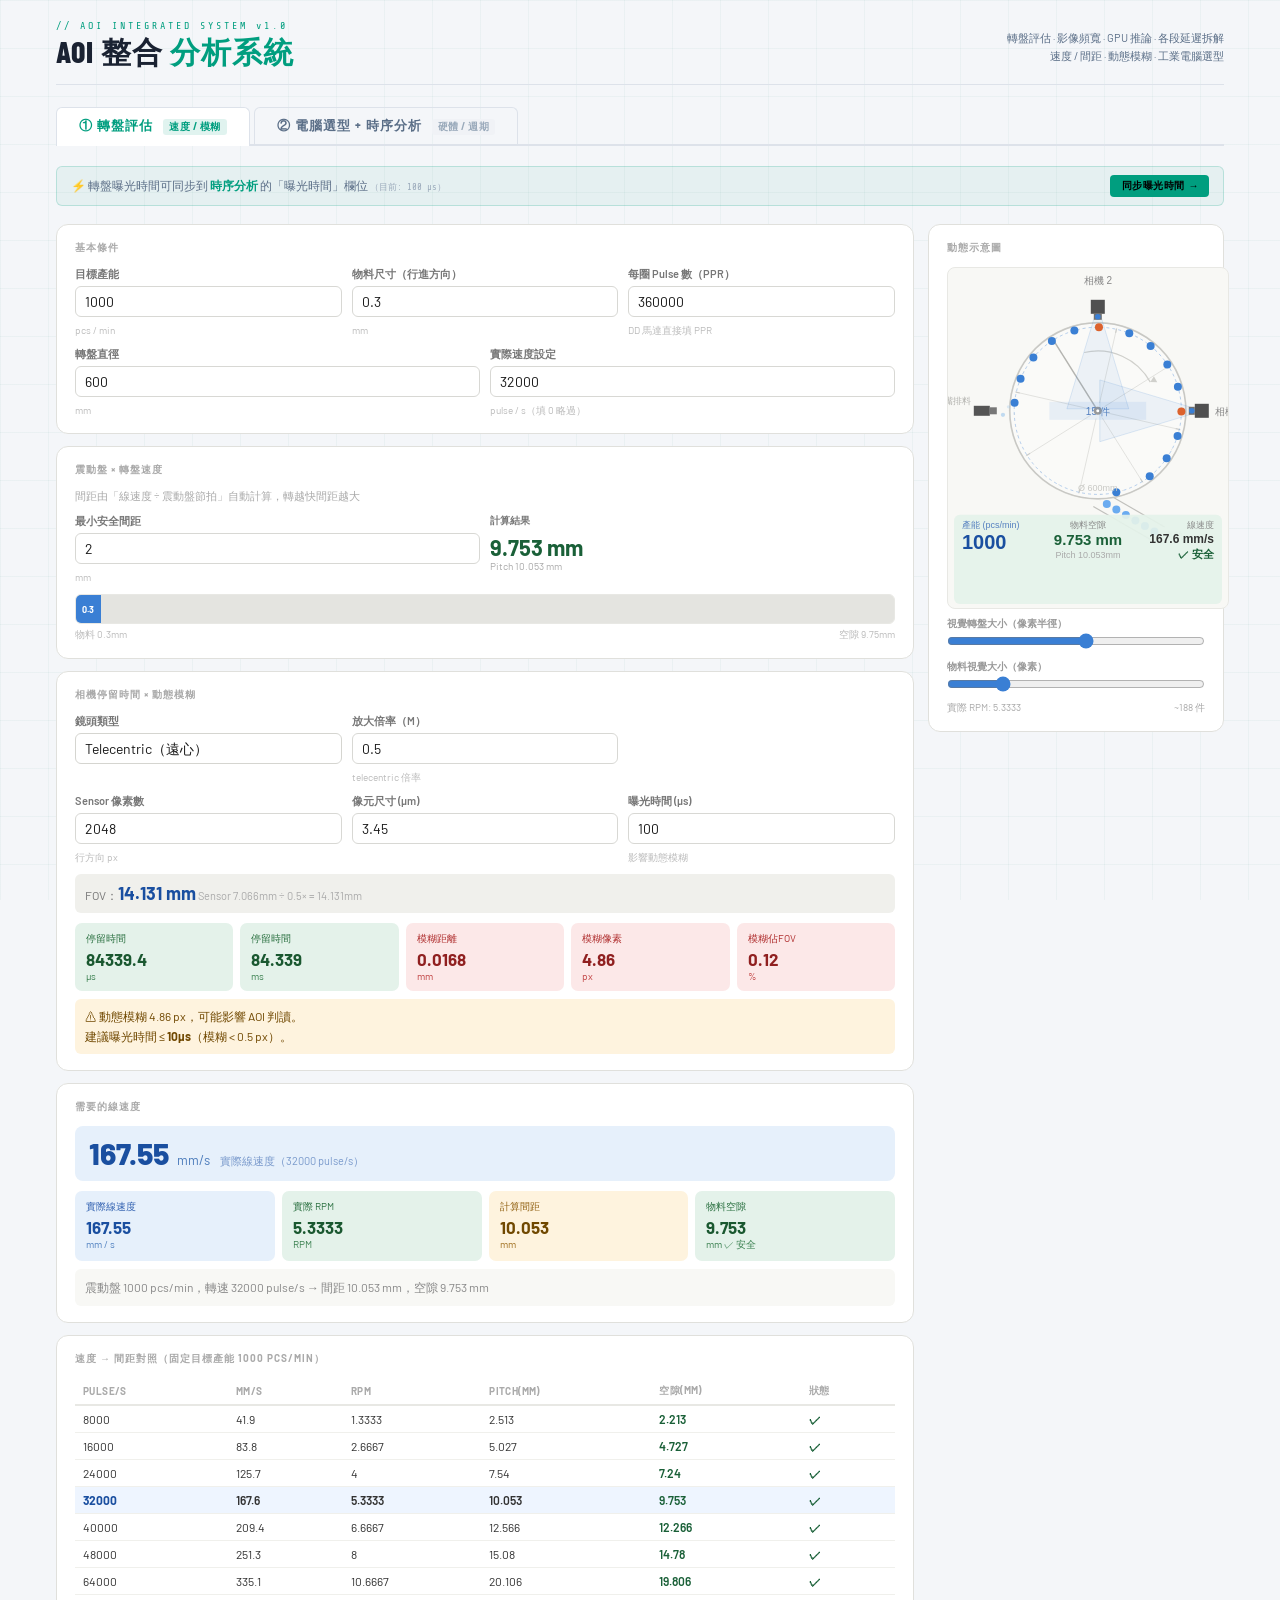
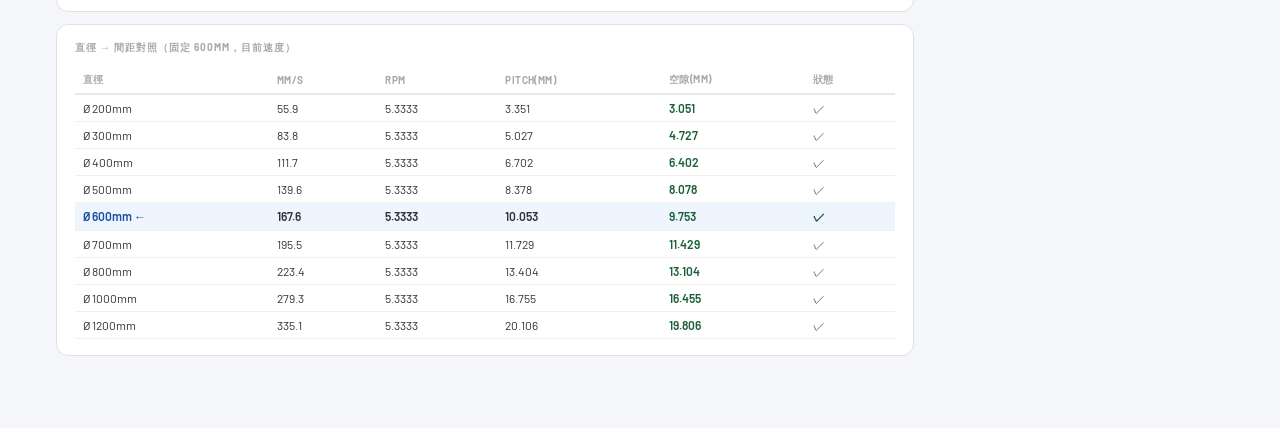
==== commit a6e62a4c: "AOI整合分析" ====
--- a/index.html
+++ b/index.html
@@ -2,39 +2,176 @@
 <html lang="zh-TW">
 <head>
 <meta charset="UTF-8">
-<meta name="viewport" content="width=device-width,initial-scale=1">
-<title>AOI 轉盤評估工具</title>
+<meta name="viewport" content="width=device-width, initial-scale=1.0">
+<title>AOI 整合分析系統</title>
+<link href="https://fonts.googleapis.com/css2?family=Share+Tech+Mono&family=Barlow:wght@300;400;500;600;700&family=Barlow+Condensed:wght@400;500;600;700;800&display=swap" rel="stylesheet">
 <style>
+:root{
+  --bg:#f4f6f9;--surface:#ffffff;--surface2:#f0f2f6;
+  --border:#dde2ea;--border2:#c5cdd8;
+  --accent:#009e7f;--accent2:#0077cc;
+  --warn:#d97700;--danger:#cc2d25;--purple:#9940d4;
+  --text:#1a2232;--text2:#5a6e87;--text3:#9aaabb;
+  --mono:'Share Tech Mono',monospace;--sans:'Barlow',sans-serif;--cond:'Barlow Condensed',sans-serif;
+  --t1:#e84545;--t2:#c9960a;--t3:#2a9e4f;--t4:#2272d9;--t5:#8b3ec9;--t6:#d96b0a;
+}
 *{box-sizing:border-box;margin:0;padding:0}
-body{font-family:'Segoe UI',system-ui,sans-serif;font-size:14px;background:#f0f0ed;color:#1a1a1a;min-height:100vh}
-.wrap{max-width:1060px;margin:0 auto;padding:20px 16px 60px}
-h1{font-size:17px;font-weight:700;margin-bottom:2px}
-.sub{font-size:12px;color:#888;margin-bottom:18px}
-.layout{display:flex;gap:14px;align-items:flex-start}
-.left-col{flex:1;min-width:0}
-.right-col{width:296px;flex-shrink:0}
-.sticky-card{position:sticky;top:16px}
-.card{background:#fff;border:1px solid #e0e0dc;border-radius:12px;padding:16px 18px;margin-bottom:12px}
-.sl{font-size:10px;font-weight:700;letter-spacing:.1em;text-transform:uppercase;color:#aaa;margin-bottom:12px}
-.g2{display:grid;grid-template-columns:1fr 1fr;gap:10px}
-.g3{display:grid;grid-template-columns:1fr 1fr 1fr;gap:10px}
-.fld{display:flex;flex-direction:column;gap:4px}
-.fld label{font-size:11px;color:#777;font-weight:600}
-.fld input[type=number]{border:1px solid #d8d8d4;border-radius:6px;padding:6px 9px;font-size:14px;width:100%;outline:none;color:#1a1a1a;background:#fff}
-.fld input[type=number]:focus{border-color:#3a7fd4;box-shadow:0 0 0 2px rgba(58,127,212,.12)}
-.fld input[type=range]{accent-color:#3a7fd4;width:100%;margin-top:2px}
-.hint{font-size:10px;color:#bbb;margin-top:2px;line-height:1.4}
-/* pitch vis */
+body{background:var(--bg);color:var(--text);font-family:var(--sans);font-size:14px;min-height:100vh;overflow-x:hidden}
+body::before{content:'';position:fixed;inset:0;background-image:linear-gradient(rgba(0,120,90,.04) 1px,transparent 1px),linear-gradient(90deg,rgba(0,120,90,.04) 1px,transparent 1px);background-size:48px 48px;pointer-events:none;z-index:0}
+.wrap{position:relative;z-index:1;max-width:1200px;margin:0 auto;padding:20px 16px 60px}
+ 
+/* ── Header ── */
+header{display:flex;align-items:flex-end;gap:20px;margin-bottom:20px;padding-bottom:18px;border-bottom:1px solid var(--border)}
+.h-tag{font-family:var(--mono);font-size:10px;color:var(--accent);letter-spacing:3px;margin-bottom:5px}
+h1{font-family:var(--cond);font-size:30px;font-weight:800;letter-spacing:1px;line-height:1}
+h1 em{color:var(--accent);font-style:normal}
+.h-sub{margin-left:auto;text-align:right;font-size:11px;color:var(--text2);line-height:1.7}
+ 
+/* ── Tabs ── */
+.tab-nav{display:flex;gap:4px;margin-bottom:0;border-bottom:2px solid var(--border)}
+.tab-btn{padding:9px 22px 11px;background:transparent;border:1px solid var(--border);border-bottom:none;border-radius:6px 6px 0 0;font-family:var(--cond);font-size:13px;font-weight:700;letter-spacing:1px;text-transform:uppercase;color:var(--text2);cursor:pointer;position:relative;bottom:-2px;transition:all .15s}
+.tab-btn:hover{color:var(--text);background:var(--surface2)}
+.tab-btn.active{background:var(--surface);color:var(--accent);border-color:var(--border);border-bottom-color:var(--surface)}
+.tab-badge{display:inline-block;margin-left:6px;font-size:10px;padding:1px 6px;border-radius:3px;background:rgba(0,158,127,.12);color:var(--accent);font-weight:700;letter-spacing:.5px}
+.tab-btn:not(.active) .tab-badge{background:var(--surface2);color:var(--text3)}
+.tab-pane{display:none;padding-top:20px}
+.tab-pane.active{display:block}
+ 
+/* ── Sync bridge ── */
+.sync-bar{display:flex;align-items:center;gap:10px;padding:8px 14px;background:rgba(0,158,127,.06);border:1px solid rgba(0,158,127,.2);border-radius:6px;margin-bottom:18px;font-size:12px;color:var(--text2)}
+.sync-bar strong{color:var(--accent)}
+.sync-btn{padding:4px 12px;background:var(--accent);color:#000;border:none;border-radius:4px;font-family:var(--mono);font-size:10px;font-weight:700;cursor:pointer;letter-spacing:.5px;transition:all .15s;margin-left:auto;white-space:nowrap}
+.sync-btn:hover{background:#00c49a}
+.sync-hint{font-family:var(--mono);font-size:9px;color:var(--text3)}
+ 
+/* ════ SHARED CARD (Analyzer style as base) ════ */
+.card{background:var(--surface);border:1px solid var(--border);border-radius:8px;overflow:hidden}
+.card-hd{display:flex;align-items:center;gap:10px;padding:10px 14px;border-bottom:1px solid var(--border);background:var(--surface2)}
+.card-num{width:22px;height:22px;border-radius:4px;background:var(--accent);color:#000;font-family:var(--mono);font-size:11px;font-weight:700;display:flex;align-items:center;justify-content:center;flex-shrink:0}
+.card-title{font-family:var(--cond);font-size:13px;font-weight:700;letter-spacing:1.5px;text-transform:uppercase}
+.card-body{padding:14px}
+ 
+/* ── Form (analyzer) ── */
+.fg{display:flex;flex-direction:column;gap:5px}
+.fg label{font-size:10px;font-weight:600;color:var(--text2);text-transform:uppercase;letter-spacing:.5px}
+input[type=number],select{background:var(--bg);border:1px solid var(--border);border-radius:4px;color:var(--text);font-family:var(--mono);font-size:12px;padding:7px 9px;width:100%;outline:none;transition:border-color .2s;-webkit-appearance:none}
+input[type=number]:focus,select:focus{border-color:var(--accent);box-shadow:0 0 0 2px rgba(0,212,170,.1)}
+select option{background:#fff}
+.unit{font-family:var(--mono);font-size:9px;color:var(--text3);margin-top:2px}
+.grid2{display:grid;grid-template-columns:1fr 1fr;gap:10px}
+.grid3{display:grid;grid-template-columns:1fr 1fr 1fr;gap:10px}
+ 
+/* ── Toggle ── */
+.tg{display:flex;border:1px solid var(--border);border-radius:4px;overflow:hidden}
+.tg button{flex:1;padding:7px 4px;background:var(--bg);border:none;border-right:1px solid var(--border);color:var(--text2);font-family:var(--mono);font-size:10px;cursor:pointer;transition:all .15s}
+.tg button:last-child{border-right:none}
+.tg button.on{background:var(--accent);color:#000;font-weight:700}
+ 
+/* ── Camera rows ── */
+.cam-list{display:flex;flex-direction:column;gap:8px;margin-bottom:10px}
+.cam-row{background:var(--bg);border:1px solid var(--border);border-radius:6px;padding:10px 12px}
+.cam-top{display:grid;grid-template-columns:30px 1fr 1fr 1fr 1fr 28px;gap:8px;align-items:end}
+.cam-lbl{font-family:var(--mono);font-size:10px;color:var(--accent);font-weight:700;text-align:center;padding-top:18px}
+.rm-btn{width:28px;height:28px;border-radius:4px;background:transparent;border:1px solid var(--border);color:var(--text3);cursor:pointer;display:flex;align-items:center;justify-content:center;font-size:15px;transition:all .15s;align-self:flex-end}
+.rm-btn:hover{border-color:var(--danger);color:var(--danger)}
+.add-btn{display:flex;align-items:center;gap:6px;padding:7px 12px;background:transparent;border:1px dashed var(--border2);border-radius:6px;color:var(--text2);font-size:12px;cursor:pointer;transition:all .15s;width:100%;justify-content:center}
+.add-btn:hover{border-color:var(--accent);color:var(--accent)}
+ 
+/* ── Pre-process items ── */
+.pp-grid{display:grid;grid-template-columns:1fr 1fr 1fr;gap:6px;margin-top:6px}
+.pp-item{display:flex;align-items:center;gap:6px;padding:6px 8px;background:var(--bg);border:1px solid var(--border);border-radius:4px;cursor:pointer;transition:all .15s}
+.pp-item.on{border-color:var(--accent);background:rgba(0,212,170,.05)}
+.pp-lbl{font-size:11px;color:var(--text);flex:1}
+.pp-ms{font-family:var(--mono);font-size:10px;color:var(--text3)}
+ 
+/* ── Interface check items ── */
+.check-grid{display:grid;grid-template-columns:1fr 1fr;gap:8px;margin-top:10px}
+.ci{background:var(--bg);border:1px solid var(--border);border-radius:5px;padding:8px 10px;cursor:pointer;transition:all .15s}
+.ci:hover{border-color:var(--border2)}
+.ci.on{border-color:var(--accent);background:rgba(0,212,170,.05)}
+.ci-name{font-size:12px;color:var(--text);margin-bottom:2px}
+.ci-sub{font-size:10px;color:var(--text3)}
+ 
+/* ── Calc button ── */
+.calc-btn{width:100%;padding:13px;background:var(--accent);color:#000;border:none;border-radius:6px;font-family:var(--cond);font-size:15px;font-weight:700;letter-spacing:2px;text-transform:uppercase;cursor:pointer;transition:all .2s;margin-top:2px}
+.calc-btn:hover{background:#00f0c0;transform:translateY(-1px);box-shadow:0 4px 20px rgba(0,212,170,.3)}
+ 
+/* ── Analyzer layout ── */
+#tab-analyzer .layout{display:grid;grid-template-columns:1fr 400px;gap:18px;align-items:start}
+#tab-analyzer .left{display:flex;flex-direction:column;gap:14px}
+#tab-analyzer .right{position:sticky;top:16px;display:flex;flex-direction:column;gap:14px}
+ 
+/* ── Result panel ── */
+.rp-hd{padding:11px 14px;background:var(--surface2);border-bottom:1px solid var(--border);display:flex;align-items:center;justify-content:space-between}
+.rp-title{font-family:var(--cond);font-size:13px;font-weight:700;letter-spacing:1.5px;text-transform:uppercase;color:var(--accent)}
+.rp-badge{font-family:var(--mono);font-size:10px;padding:2px 7px;border-radius:3px;background:rgba(0,212,170,.1);color:var(--accent);border:1px solid rgba(0,212,170,.2)}
+.ph{display:flex;align-items:center;gap:12px;padding:24px 14px;color:var(--text3);font-size:12px}
+.ph-ic{font-size:22px}
+ 
+/* ── Timing bar ── */
+.timing-section{padding:14px}
+.timing-total{display:flex;align-items:center;gap:12px;margin-bottom:14px;padding:12px;background:var(--bg);border-radius:6px}
+.timing-ms{font-family:var(--mono);font-size:28px;font-weight:700;color:var(--accent);flex:1}
+.timing-ms span{font-size:12px;color:var(--text2)}
+.timing-tput{text-align:center;font-size:10px;color:var(--text2);line-height:1.3;min-width:56px}
+.tput-val{font-family:var(--mono);font-size:22px;font-weight:700;color:var(--accent2);display:block;line-height:1}
+.bar-track{display:flex;height:14px;border-radius:6px;overflow:hidden;margin-bottom:12px;gap:1px}
+.bar-seg{height:100%;cursor:default;transition:opacity .15s}
+.bar-seg:hover{opacity:.8}
+.phase-list{display:flex;flex-direction:column;gap:5px}
+.phase-row{display:grid;grid-template-columns:10px 80px 1fr 48px 32px;gap:8px;align-items:center}
+.ph-dot{width:8px;height:8px;border-radius:50%}
+.ph-name{font-size:11px;color:var(--text2)}
+.ph-bar-track{height:5px;background:var(--surface2);border-radius:3px;overflow:hidden}
+.ph-bar-fill{height:100%;border-radius:3px;transition:width .3s}
+.ph-ms{font-family:var(--mono);font-size:11px;color:var(--text);text-align:right}
+.ph-pct{font-family:var(--mono);font-size:10px;color:var(--text3);text-align:right}
+.bottleneck{margin:0 14px 10px;padding:8px 10px;border-radius:5px;background:rgba(217,119,0,.08);border-left:3px solid var(--warn);font-size:11px;color:var(--warn)}
+ 
+/* ── Spec panel ── */
+.bw-block{padding:14px;border-bottom:1px solid var(--border)}
+.bw-lbl{font-size:10px;color:var(--text2);font-weight:600;margin-bottom:4px;text-transform:uppercase;letter-spacing:.5px}
+.bw-val{font-family:var(--mono);font-size:24px;font-weight:700;color:var(--accent)}
+.bw-val span{font-size:12px;color:var(--text2)}
+.bw-track{height:6px;background:var(--surface2);border-radius:3px;overflow:hidden;margin-top:6px}
+.bw-fill{height:100%;border-radius:3px;transition:width .4s}
+.sep{padding:10px 14px 6px;font-size:9px;font-weight:700;color:var(--text3);text-transform:uppercase;letter-spacing:1px;border-top:1px solid var(--border)}
+.spec-list{padding:4px 14px 10px;display:flex;flex-direction:column;gap:8px}
+.si{display:flex;gap:10px;align-items:flex-start}
+.si-icon{font-size:18px;flex-shrink:0;width:24px;text-align:center;line-height:1.5}
+.si-name{font-size:9px;font-weight:700;color:var(--text3);text-transform:uppercase;letter-spacing:.5px;margin-bottom:2px}
+.si-val{font-size:12px;font-weight:700;color:var(--text);line-height:1.3}
+.si-sub{font-size:10px;color:var(--text2);margin-top:2px}
+ 
+/* ════ TURNTABLE STYLES (scoped) ════ */
+#tab-turntable .tb-layout{display:flex;gap:14px;align-items:flex-start}
+#tab-turntable .tb-left{flex:1;min-width:0}
+#tab-turntable .tb-right{width:296px;flex-shrink:0}
+#tab-turntable .tb-sticky{position:sticky;top:16px}
+ 
+/* Override card for turntable */
+#tab-turntable .card{background:#fff;border:1px solid #e0e0dc;border-radius:12px;padding:16px 18px;margin-bottom:12px;overflow:visible}
+#tab-turntable .sl{font-size:10px;font-weight:700;letter-spacing:.1em;text-transform:uppercase;color:#aaa;margin-bottom:12px}
+#tab-turntable .g2{display:grid;grid-template-columns:1fr 1fr;gap:10px}
+#tab-turntable .g3{display:grid;grid-template-columns:1fr 1fr 1fr;gap:10px}
+#tab-turntable .fld{display:flex;flex-direction:column;gap:4px}
+#tab-turntable .fld label{font-size:11px;color:#777;font-weight:600;text-transform:none;letter-spacing:0}
+#tab-turntable .fld input[type=number]{border:1px solid #d8d8d4;border-radius:6px;padding:6px 9px;font-size:14px;width:100%;outline:none;color:#1a1a1a;background:#fff;font-family:var(--sans)}
+#tab-turntable .fld input[type=number]:focus{border-color:#3a7fd4;box-shadow:0 0 0 2px rgba(58,127,212,.12)}
+#tab-turntable .fld input[type=range]{accent-color:#3a7fd4;width:100%;margin-top:2px}
+#tab-turntable .tb-select{background:#fff;border:1px solid #d5d5d0;border-radius:6px;padding:6px 9px;font-size:14px;color:#1a1a1a;font-family:var(--sans);width:100%;outline:none}
+#tab-turntable .hint{font-size:10px;color:#bbb;margin-top:2px;line-height:1.4}
+ 
 .pitch-vis{display:flex;height:30px;background:#f0f0ec;border-radius:6px;overflow:hidden;border:1px solid #e8e8e4;margin-top:6px}
 .pv-piece{background:#3a7fd4;height:100%;display:flex;align-items:center;justify-content:center;font-size:9px;color:#fff;font-weight:700;transition:width .15s;min-width:2px}
 .pv-gap{background:#e4e4e0;height:100%;transition:width .15s}
-/* speed hero */
+ 
 .hero{display:flex;align-items:baseline;gap:8px;background:#e6f0fb;border-radius:8px;padding:12px 14px;margin-bottom:10px;flex-wrap:wrap}
 .hero-num{font-size:30px;font-weight:800;color:#1a4fa0;line-height:1}
 .hero-unit{font-size:13px;color:#4a7aba}
 .hero-desc{font-size:11px;color:#7a9acc;margin-left:2px}
-/* metrics */
-.metrics{display:grid;grid-template-columns:repeat(auto-fit,minmax(120px,1fr));gap:7px}
+ 
+.metrics{display:grid;grid-template-columns:repeat(auto-fit,minmax(110px,1fr));gap:7px}
 .mc{border-radius:7px;padding:9px 11px}
 .mc-l{font-size:10px;margin-bottom:3px}
 .mc-v{font-size:17px;font-weight:700;line-height:1.2}
@@ -43,39 +180,73 @@
 .mc.g{background:#e4f2ea}.mc.g .mc-l{color:#2a7040}.mc.g .mc-v{color:#1a5830}.mc.g .mc-u{color:#3a8050}
 .mc.a{background:#fef3de}.mc.a .mc-l{color:#906010}.mc.a .mc-v{color:#704800}.mc.a .mc-u{color:#a07020}
 .mc.r{background:#fce8e8}.mc.r .mc-l{color:#b03030}.mc.r .mc-v{color:#902020}.mc.r .mc-u{color:#c04040}
-/* diff badge */
-.badge{display:inline-block;font-size:10px;padding:2px 7px;border-radius:4px;font-weight:700;vertical-align:middle;margin-left:6px}
-.bup{background:#e4f2ea;color:#1a5830}
-.bdn{background:#fce8e8;color:#902020}
-.bneutral{background:#f0f0ec;color:#666}
-/* tables */
-table{width:100%;border-collapse:collapse;font-size:12px}
-th{font-size:10px;font-weight:700;color:#aaa;text-align:left;padding:6px 8px;border-bottom:2px solid #e8e8e4;text-transform:uppercase;letter-spacing:.04em;white-space:nowrap}
-td{padding:6px 8px;border-bottom:1px solid #f0f0ec;color:#333;vertical-align:middle}
-tr.hl td{background:#eef5ff;font-weight:600}
-td.diam-c{color:#1a4fa0;font-weight:700}
-.bar-w{width:60px;height:6px;background:#f0f0ec;border-radius:3px;display:inline-block;vertical-align:middle;margin-left:5px;overflow:hidden}
-.bar-f{height:100%;border-radius:3px;background:#3a7fd4}
-.note{font-size:11px;color:#888;padding:8px 10px;background:#f8f8f5;border-radius:6px;margin-top:8px;line-height:1.55}
-/* canvas area */
+ 
+#tab-turntable table{width:100%;border-collapse:collapse;font-size:12px}
+#tab-turntable th{font-size:10px;font-weight:700;color:#aaa;text-align:left;padding:6px 8px;border-bottom:2px solid #e8e8e4;text-transform:uppercase;letter-spacing:.04em;white-space:nowrap}
+#tab-turntable td{padding:6px 8px;border-bottom:1px solid #f0f0ec;color:#333;vertical-align:middle}
+#tab-turntable tr.hl td{background:#eef5ff;font-weight:600}
+#tab-turntable td.diam-c{color:#1a4fa0;font-weight:700}
+ 
 #viz{display:block;border-radius:8px;background:#f8f8f5;border:1px solid #e8e8e4}
 .viz-ctrl{margin-top:8px}
 .viz-ctrl label{font-size:10px;color:#999;font-weight:600;display:block;margin-bottom:2px}
 .viz-ctrl input[type=range]{accent-color:#3a7fd4;width:100%}
 .viz-info{display:flex;justify-content:space-between;font-size:10px;color:#aaa;margin-top:6px}
-@media(max-width:720px){.layout{flex-direction:column}.right-col{width:100%}.sticky-card{position:static}}
-@media(max-width:520px){.g3{grid-template-columns:1fr 1fr}}
+ 
+@media(max-width:860px){
+  #tab-analyzer .layout{grid-template-columns:1fr}
+  #tab-analyzer .right{position:static}
+  .cam-top{grid-template-columns:30px 1fr 1fr 28px}
+}
+@media(max-width:720px){
+  #tab-turntable .tb-layout{flex-direction:column}
+  #tab-turntable .tb-right{width:100%}
+  #tab-turntable .tb-sticky{position:static}
+}
+@media(max-width:520px){
+  #tab-turntable .g3{grid-template-columns:1fr 1fr}
+  .pp-grid{grid-template-columns:1fr 1fr}
+}
 </style>
 </head>
 <body>
 <div class="wrap">
-  <h1>AOI 轉盤評估工具</h1>
-  <p class="sub">從目標產能反推需要的線速度，比較不同轉盤大小的 RPM 與 pulse/s</p>
-
-  <div class="layout">
-    <!-- ══ LEFT COLUMN ══ -->
-    <div class="left-col">
-
+ 
+<header>
+  <div>
+    <div class="h-tag">// AOI INTEGRATED SYSTEM v1.0</div>
+    <h1>AOI 整合 <em>分析系統</em></h1>
+  </div>
+  <div class="h-sub">轉盤評估 · 影像頻寬 · GPU 推論 · 各段延遲拆解<br>速度 / 間距 · 動態模糊 · 工業電腦選型</div>
+</header>
+ 
+<!-- Tab Nav -->
+<nav class="tab-nav">
+  <button class="tab-btn active" onclick="switchTab('turntable',this)">
+    ① 轉盤評估 <span class="tab-badge">速度 / 模糊</span>
+  </button>
+  <button class="tab-btn" onclick="switchTab('analyzer',this)">
+    ② 電腦選型 + 時序分析 <span class="tab-badge">硬體 / 週期</span>
+  </button>
+</nav>
+ 
+<!-- ══════════════════════════════════════════
+     TAB 1: TURNTABLE
+══════════════════════════════════════════ -->
+<div id="tab-turntable" class="tab-pane active">
+ 
+  <!-- Sync bridge -->
+  <div class="sync-bar">
+    <div>⚡ 轉盤曝光時間可同步到 <strong>時序分析</strong> 的「曝光時間」欄位
+      <span class="sync-hint" id="syncHint">（目前: 100 µs）</span>
+    </div>
+    <button class="sync-btn" onclick="syncExposure()">同步曝光時間 →</button>
+  </div>
+ 
+  <div class="tb-layout">
+    <!-- LEFT -->
+    <div class="tb-left">
+ 
       <div class="card">
         <p class="sl">基本條件</p>
         <div class="g3">
@@ -88,146 +259,369 @@
           <div class="fld"><label>實際速度設定</label><input type="number" id="pulses" value="32000" min="0"><span class="hint">pulse / s（填 0 略過）</span></div>
         </div>
       </div>
-
+ 
       <div class="card">
         <p class="sl">震動盤 × 轉盤速度</p>
-        <p style="font-size:11px;color:#aaa;margin-bottom:10px">
-          間距由「線速度 ÷ 震動盤節拍」自動計算，轉越快間距越大
-        </p>
+        <p style="font-size:11px;color:#aaa;margin-bottom:10px">間距由「線速度 ÷ 震動盤節拍」自動計算，轉越快間距越大</p>
         <div class="g2">
           <div class="fld">
             <label>最小安全間距</label>
             <input type="number" id="min-gap" value="2" min="0" step="0.5">
-            <span class="hint">mm（低於此值顯示警告）</span>
-          </div>
-          <div style="display:flex;flex-direction:column;justify-content:center;gap:4px">
-            <div style="font-size:10px;color:#aaa">計算出的實際空隙</div>
+            <span class="hint">mm</span>
+          </div>
+          <div>
+            <div style="font-size:10px;color:#777;font-weight:600;margin-bottom:6px">計算結果</div>
             <div style="font-size:22px;font-weight:700;color:#1a4fa0" id="derived-gap-val">— mm</div>
             <div style="font-size:10px;color:#aaa" id="derived-pitch-val">Pitch —</div>
           </div>
         </div>
         <div class="pitch-vis" id="pitch-vis" style="margin-top:10px"></div>
-        <div style="display:flex;justify-content:space-between;font-size:9px;color:#ccc;margin-top:2px">
+        <div style="display:flex;justify-content:space-between;font-size:10px;color:#bbb;margin-top:4px">
           <span id="lbl-p">物料</span><span id="lbl-g">空隙</span>
         </div>
       </div>
-
+ 
       <div class="card">
         <p class="sl">相機停留時間 × 動態模糊</p>
-        <p style="font-size:11px;color:#aaa;margin-bottom:12px">輸入相機與鏡頭規格，自動計算 FOV、停留時間與動態模糊</p>
-
-        <div class="g2" style="margin-bottom:10px">
+        <div class="g3" style="margin-bottom:10px">
           <div class="fld">
             <label>鏡頭類型</label>
-            <select id="lens-type" style="border:1px solid #d5d5d0;border-radius:6px;padding:6px 9px;font-size:14px;width:100%;outline:none;color:#1a1a1a;background:#fff">
-              <option value="telecentric">遠心鏡（Telecentric）</option>
-              <option value="cctv">CCTV / 定焦鏡</option>
-            </select>
-            <span class="hint">遠心鏡填倍率；CCTV 填焦距與工作距離</span>
-          </div>
-          <div class="fld" id="fld-mag" style="">
-            <label>鏡頭倍率</label>
+            <select id="lens-type" class="tb-select">
+              <option value="telecentric">Telecentric（遠心）</option>
+              <option value="cctv">CCTV（一般鏡頭）</option>
+            </select>
+          </div>
+          <div class="fld" id="fld-mag">
+            <label>放大倍率（M）</label>
             <input type="number" id="magnification" value="0.5" min="0.01" step="0.01">
-            <span class="hint">× （如 0.5× / 1× / 2×）</span>
-          </div>
-        </div>
-
+            <span class="hint">telecentric 倍率</span>
+          </div>
+        </div>
         <div class="g2" id="cctv-fields" style="display:none;margin-bottom:10px">
+          <div class="fld"><label>焦距 (mm)</label><input type="number" id="focal" value="25" min="1" step="1"></div>
+          <div class="fld"><label>工作距離 WD (mm)</label><input type="number" id="wd" value="150" min="1" step="1"></div>
+        </div>
+        <div class="g3">
+          <div class="fld"><label>Sensor 像素數</label><input type="number" id="sensor-px" value="2048" min="1"><span class="hint">行方向 px</span></div>
+          <div class="fld"><label>像元尺寸 (µm)</label><input type="number" id="pixsize" value="3.45" min="0.01" step="0.01"></div>
           <div class="fld">
-            <label>鏡頭焦距</label>
-            <input type="number" id="focal" value="25" min="1" step="1">
-            <span class="hint">mm</span>
-          </div>
-          <div class="fld">
-            <label>工作距離（WD）</label>
-            <input type="number" id="wd" value="150" min="1" step="1">
-            <span class="hint">mm（鏡頭前端到物體）</span>
-          </div>
-        </div>
-
-        <div class="g3">
-          <div class="fld">
-            <label>感光元件解析度</label>
-            <input type="number" id="sensor-px" value="2048" min="1" step="1">
-            <span class="hint">px（行進方向軸）</span>
-          </div>
-          <div class="fld">
-            <label>像素大小</label>
-            <input type="number" id="pixsize" value="3.45" min="0.01" step="0.01">
-            <span class="hint">µm / px</span>
-          </div>
-          <div class="fld">
-            <label>曝光時間</label>
-            <input type="number" id="exposure" value="100" min="1" step="1">
-            <span class="hint">µs（微秒）</span>
-          </div>
-        </div>
-
-        <div style="margin-top:10px;padding:8px 12px;background:#f0f4fb;border-radius:6px;font-size:12px;display:flex;align-items:baseline;gap:8px;flex-wrap:wrap">
-          <span style="color:#888">計算出的 FOV</span>
-          <span id="fov-display" style="font-size:18px;font-weight:700;color:#1a4fa0">— mm</span>
-          <span style="color:#aaa" id="fov-detail"></span>
-        </div>
-
+            <label>曝光時間 (µs)</label>
+            <input type="number" id="exposure" value="100" min="1" step="10" oninput="updateSyncBar()">
+            <span class="hint">影響動態模糊</span>
+          </div>
+        </div>
+        <div style="margin-top:10px;padding:8px 10px;background:#f0f0ec;border-radius:6px;font-size:12px;color:#777">
+          FOV：<span id="fov-display" style="font-size:18px;font-weight:700;color:#1a4fa0">— mm</span>
+          <span style="color:#aaa;font-size:11px" id="fov-detail"></span>
+        </div>
         <div class="metrics" id="blur-metrics" style="margin-top:10px"></div>
         <div id="blur-note" style="margin-top:8px"></div>
       </div>
-
+ 
       <div class="card">
         <p class="sl">需要的線速度</p>
         <div class="hero">
           <span class="hero-num" id="mmps-val">—</span>
-          <span class="hero-unit">mm / s</span>
+          <span class="hero-unit">mm/s</span>
           <span class="hero-desc" id="mmps-desc"></span>
         </div>
         <div class="metrics" id="main-metrics"></div>
         <div id="actual-block" style="margin-top:8px"></div>
       </div>
-
+ 
       <div class="card">
         <p class="sl">速度 → 間距對照（固定目標產能 <span id="target-lbl">1000</span> pcs/min）</p>
-        <p style="font-size:11px;color:#aaa;margin-bottom:10px">轉速越快，間距越大。目前設定以 <span style="color:#1a4fa0;font-weight:700">藍色</span> 標示。</p>
-        <div style="overflow-x:auto"><table><thead><tr>
-          <th>Pulse / s</th><th>線速度 (mm/s)</th><th>RPM</th><th>Pitch (mm)</th><th>空隙 (mm)</th><th>安全？</th>
-        </tr></thead><tbody id="size-tbody"></tbody></table></div>
-      </div>
-
+        <div style="overflow-x:auto">
+          <table><thead><tr>
+            <th>pulse/s</th><th>mm/s</th><th>RPM</th><th>Pitch(mm)</th><th>空隙(mm)</th><th>狀態</th>
+          </tr></thead><tbody id="size-tbody"></tbody></table>
+        </div>
+      </div>
+ 
       <div class="card">
         <p class="sl">直徑 → 間距對照（固定 <span id="diam-lbl">600</span>mm，目前速度）</p>
-        <p style="font-size:11px;color:#aaa;margin-bottom:10px">同樣轉速，直徑越大線速度越快，間距越大。</p>
-        <div style="overflow-x:auto"><table><thead><tr>
-          <th>直徑</th><th>線速度 (mm/s)</th><th>RPM</th><th>Pitch (mm)</th><th>空隙 (mm)</th><th>安全？</th>
-        </tr></thead><tbody id="pitch-tbody"></tbody></table></div>
-      </div>
-
-    </div><!-- end left-col -->
-
-    <!-- ══ RIGHT COLUMN ══ -->
-    <div class="right-col">
-      <div class="card sticky-card">
-        <p class="sl">動態示意圖</p>
-        <canvas id="viz" width="280" height="340"></canvas>
-
-        <div class="viz-ctrl" style="margin-top:10px">
-          <label>轉盤顯示大小</label>
-          <input type="range" id="viz-disk" min="50" max="120" value="88" step="1">
-        </div>
-        <div class="viz-ctrl" style="margin-top:6px">
-          <label>物料顯示大小</label>
-          <input type="range" id="viz-mat" min="1" max="16" value="4" step="1">
-        </div>
-        <div class="viz-info">
-          <span id="viz-rpm-lbl">實際 RPM: —</span>
-          <span id="viz-mat-lbl">載料: —</span>
-        </div>
-      </div>
-    </div>
-
+        <div style="overflow-x:auto">
+          <table><thead><tr>
+            <th>直徑</th><th>mm/s</th><th>RPM</th><th>Pitch(mm)</th><th>空隙(mm)</th><th>狀態</th>
+          </tr></thead><tbody id="pitch-tbody"></tbody></table>
+        </div>
+      </div>
+ 
+    </div><!-- end tb-left -->
+ 
+    <!-- RIGHT -->
+    <div class="tb-right">
+      <div class="tb-sticky">
+        <div class="card">
+          <p class="sl">動態示意圖</p>
+          <canvas id="viz" width="280" height="340"></canvas>
+          <div class="viz-ctrl">
+            <label>視覺轉盤大小（像素半徑）</label>
+            <input type="range" id="viz-disk" min="50" max="120" value="88" step="1">
+          </div>
+          <div class="viz-ctrl">
+            <label>物料視覺大小（像素）</label>
+            <input type="range" id="viz-mat" min="1" max="16" value="4" step="1">
+          </div>
+          <div class="viz-info">
+            <span id="viz-rpm-lbl">實際 RPM: —</span>
+            <span id="viz-mat-lbl">載料: —</span>
+          </div>
+        </div>
+      </div>
+    </div>
+ 
+  </div><!-- end tb-layout -->
+</div><!-- end tab-turntable -->
+ 
+<!-- ══════════════════════════════════════════
+     TAB 2: ANALYZER
+══════════════════════════════════════════ -->
+<div id="tab-analyzer" class="tab-pane">
+ 
+  <!-- Sync bridge (other direction) -->
+  <div class="sync-bar">
+    <div>↩ 此工具的「曝光時間」可從 <strong>轉盤評估</strong> 自動同步，或直接手動輸入</div>
+  </div>
+ 
+  <div class="layout">
+  <div class="left">
+ 
+    <div class="card">
+      <div class="card-hd"><div class="card-num">1</div><div class="card-title">相機配置</div></div>
+      <div class="card-body">
+        <div class="cam-list" id="camList"></div>
+        <button class="add-btn" onclick="addCam()">＋ 新增相機</button>
+      </div>
+    </div>
+ 
+    <div class="card">
+      <div class="card-hd"><div class="card-num">2</div><div class="card-title">檢測時序參數</div></div>
+      <div class="card-body">
+        <div class="grid3" style="margin-bottom:12px">
+          <div class="fg">
+            <label>觸發延遲</label>
+            <select id="tTrigger" onchange="calc()">
+              <option value="1">1 ms（硬體 Trigger）</option>
+              <option value="3" selected>3 ms（一般）</option>
+              <option value="5">5 ms（軟體 Trigger）</option>
+              <option value="10">10 ms（慢速 PLC）</option>
+            </select>
+          </div>
+          <div class="fg">
+            <label>曝光時間 (μs)</label>
+            <input type="number" id="tExpose" value="500" min="10" max="100000" oninput="calc()">
+            <div class="unit">μs → 自動換算 ms</div>
+          </div>
+          <div class="fg">
+            <label>穩定等待 / 振動</label>
+            <select id="tSettle" onchange="calc()">
+              <option value="0">無（固定工件）</option>
+              <option value="5" selected>5 ms（輕微振動）</option>
+              <option value="15">15 ms（振動碗送料）</option>
+              <option value="30">30 ms（機械手臂）</option>
+            </select>
+          </div>
+        </div>
+ 
+        <div class="fg" style="margin-bottom:10px">
+          <label>前處理項目（可複選）</label>
+          <div class="pp-grid" id="ppChecks">
+            <div class="pp-item on" data-ms="2" onclick="togglePP(this)"><input type="checkbox" checked onclick="event.stopPropagation()"><span class="pp-lbl">Resize / Crop</span><span class="pp-ms">~2ms</span></div>
+            <div class="pp-item" data-ms="8" onclick="togglePP(this)"><input type="checkbox" onclick="event.stopPropagation()"><span class="pp-lbl">去畸變 (Undistort)</span><span class="pp-ms">~8ms</span></div>
+            <div class="pp-item" data-ms="5" onclick="togglePP(this)"><input type="checkbox" onclick="event.stopPropagation()"><span class="pp-lbl">影像濾波</span><span class="pp-ms">~5ms</span></div>
+            <div class="pp-item" data-ms="20" onclick="togglePP(this)"><input type="checkbox" onclick="event.stopPropagation()"><span class="pp-lbl">影像拼接 (Stitch)</span><span class="pp-ms">~20ms</span></div>
+            <div class="pp-item" data-ms="10" onclick="togglePP(this)"><input type="checkbox" onclick="event.stopPropagation()"><span class="pp-lbl">色彩轉換</span><span class="pp-ms">~10ms</span></div>
+            <div class="pp-item" data-ms="12" onclick="togglePP(this)"><input type="checkbox" onclick="event.stopPropagation()"><span class="pp-lbl">幾何校正 (Rectify)</span><span class="pp-ms">~12ms</span></div>
+          </div>
+        </div>
+ 
+        <div class="grid3">
+          <div class="fg">
+            <label>ROI 區域數量</label>
+            <input type="number" id="roiCount" value="1" min="1" max="32" oninput="calc()">
+            <div class="unit">個獨立推論區域</div>
+          </div>
+          <div class="fg">
+            <label>推論批次 (Batch)</label>
+            <select id="batchSize" onchange="calc()">
+              <option value="1" selected>Batch=1（逐一）</option>
+              <option value="2">Batch=2</option>
+              <option value="4">Batch=4</option>
+              <option value="8">Batch=8</option>
+            </select>
+          </div>
+          <div class="fg">
+            <label>判斷邏輯複雜度</label>
+            <select id="tDecision" onchange="calc()">
+              <option value="1">簡單（OK/NG）~1ms</option>
+              <option value="5" selected>一般（分類+量測）~5ms</option>
+              <option value="15">複雜（多條件統計）~15ms</option>
+              <option value="30">極複雜（SPC+DB寫入）~30ms</option>
+            </select>
+          </div>
+        </div>
+      </div>
+    </div>
+ 
+    <div class="card">
+      <div class="card-hd"><div class="card-num">3</div><div class="card-title">演算法 / 推論需求</div></div>
+      <div class="card-body">
+        <div class="grid3">
+          <div class="fg">
+            <label>推論類型</label>
+            <select id="inferType" onchange="updateInferUI()">
+              <option value="none">無（純影像處理）</option>
+              <option value="yolo_n">YOLO nano (n)</option>
+              <option value="yolo_s">YOLO small (s)</option>
+              <option value="yolo_m" selected>YOLO medium (m)</option>
+              <option value="yolo_l">YOLO large (l)</option>
+              <option value="yolo_x">YOLO X (x)</option>
+            </select>
+          </div>
+          <div class="fg">
+            <label>推論使用 GPU</label>
+            <select id="gpuTier" onchange="calc()">
+              <option value="none">無 GPU（CPU 推論）</option>
+              <option value="mid">中階（RTX 3060/4060）</option>
+              <option value="high" selected>高階（RTX 4070/4080）</option>
+              <option value="pro">專業（RTX A 系列）</option>
+            </select>
+          </div>
+          <div class="fg">
+            <label>同時推論 Pipeline</label>
+            <input type="number" id="inferCams" value="1" min="1" max="16" oninput="calc()">
+            <div class="unit">條並行推論流</div>
+          </div>
+        </div>
+      </div>
+    </div>
+ 
+    <div class="card">
+      <div class="card-hd"><div class="card-num">4</div><div class="card-title">I/O 與控制需求</div></div>
+      <div class="card-body">
+        <div class="grid3" style="margin-bottom:12px">
+          <div class="fg">
+            <label>工站數</label>
+            <input type="number" id="stationCount" value="1" min="1" max="20" oninput="calc()">
+          </div>
+          <div class="fg">
+            <label>PLC / DIO 卡</label>
+            <select id="ioCard" onchange="calc()">
+              <option value="usb">USB（無需 PCIe）</option>
+              <option value="pcie1" selected>PCIe × 1</option>
+              <option value="pcie2">PCIe × 2</option>
+            </select>
+          </div>
+          <div class="fg">
+            <label>分類後動作</label>
+            <select id="rejectTime" onchange="calc()">
+              <option value="0">無（純判斷）</option>
+              <option value="3" selected>噴氣排除 ~3ms</option>
+              <option value="10">機械手臂 ~10ms</option>
+              <option value="20">人工介入 ~20ms</option>
+            </select>
+          </div>
+        </div>
+        <div class="fg">
+          <label>相機介面類型</label>
+          <div class="check-grid" id="ifaceChecks">
+            <div class="ci" data-val="gige" onclick="toggleCI(this)"><div class="ci-name">GigE Vision</div><div class="ci-sub">~125 MB/s，需網路卡</div></div>
+            <div class="ci on" data-val="usb3" onclick="toggleCI(this)"><div class="ci-name">USB 3.x</div><div class="ci-sub">~400 MB/s，免額外卡</div></div>
+            <div class="ci" data-val="cameralink" onclick="toggleCI(this)"><div class="ci-name">Camera Link</div><div class="ci-sub">~850 MB/s，需 Grabber</div></div>
+            <div class="ci" data-val="coaxpress" onclick="toggleCI(this)"><div class="ci-name">CoaXPress</div><div class="ci-sub">~1500 MB/s，需 Grabber</div></div>
+          </div>
+        </div>
+      </div>
+    </div>
+ 
+    <div class="card">
+      <div class="card-hd"><div class="card-num">5</div><div class="card-title">環境與可靠度需求</div></div>
+      <div class="card-body">
+        <div class="grid3">
+          <div class="fg">
+            <label>工作環境</label>
+            <select id="envType" onchange="calc()">
+              <option value="office">辦公室 / 潔淨室</option>
+              <option value="factory" selected>一般工廠</option>
+              <option value="harsh">粉塵 / 高溫</option>
+            </select>
+          </div>
+          <div class="fg">
+            <label>可靠度等級</label>
+            <select id="reliability" onchange="calc()">
+              <option value="standard">標準（商業 PC）</option>
+              <option value="industrial" selected>工業（長期供貨）</option>
+              <option value="ecc">高可靠度（ECC）</option>
+            </select>
+          </div>
+          <div class="fg">
+            <label>連續運行</label>
+            <select id="runtime" onchange="calc()">
+              <option value="8h">8h / 天</option>
+              <option value="16h">16h / 天</option>
+              <option value="24h" selected>24/7 連續</option>
+            </select>
+          </div>
+        </div>
+      </div>
+    </div>
+ 
+    <button class="calc-btn" onclick="calc()">▶  立即計算</button>
+  </div><!-- end left -->
+ 
+  <div class="right">
+    <div class="card" id="timingCard">
+      <div class="rp-hd">
+        <div class="rp-title">檢測週期分析</div>
+        <div class="rp-badge" id="timingBadge">—</div>
+      </div>
+      <div id="timingBody">
+        <div class="ph"><div class="ph-ic">⏱</div><div>填寫參數後<br>自動計算各段延遲</div></div>
+      </div>
+    </div>
+    <div class="card" id="specCard">
+      <div class="rp-hd">
+        <div class="rp-title">硬體規格建議</div>
+        <div class="rp-badge" id="specBadge">—</div>
+      </div>
+      <div id="specBody">
+        <div class="ph"><div class="ph-ic">🖥️</div><div>依相機配置與需求<br>自動推算 CPU/GPU/RAM</div></div>
+      </div>
+    </div>
+  </div>
+ 
   </div><!-- end layout -->
+</div><!-- end tab-analyzer -->
+ 
 </div><!-- end wrap -->
-
+ 
 <script>
-/* ─── helpers ─── */
+/* ════════════════════════════════════════════
+   TAB SYSTEM
+════════════════════════════════════════════ */
+function switchTab(id,btn){
+  document.querySelectorAll('.tab-pane').forEach(p=>p.classList.remove('active'));
+  document.querySelectorAll('.tab-btn').forEach(b=>b.classList.remove('active'));
+  document.getElementById('tab-'+id).classList.add('active');
+  btn.classList.add('active');
+}
+ 
+/* ── Sync Bridge ── */
+function updateSyncBar(){
+  const v=document.getElementById('exposure').value;
+  document.getElementById('syncHint').textContent=`（目前: ${v} µs）`;
+}
+function syncExposure(){
+  const v=document.getElementById('exposure').value;
+  document.getElementById('tExpose').value=v;
+  calc();
+  switchTab('analyzer',document.querySelectorAll('.tab-btn')[1]);
+}
+ 
+/* ════════════════════════════════════════════
+   TURNTABLE TOOL
+════════════════════════════════════════════ */
 function f(v,d){
   if(!isFinite(v)||isNaN(v))return'—';
   if(d!==undefined)return parseFloat(v.toFixed(d)).toString();
@@ -241,549 +635,362 @@
 function calcRpm(mmps,r){return mmps/(2*Math.PI*r)*60}
 function calcPulseS(rpm,ppc){return rpm/60*ppc}
 function matsOnDisk(r,pitch){return 2*Math.PI*r/pitch}
-
-/* ─── animation state ─── */
-let vizAngle = 0;
-let railTime  = 0;
-let lastTs = null;
-let pieces = [];           // disk-frame angles of pieces currently on disk
-let lastFeedVizAngle = null;
-let paramKey = '';
-const DISPLAY_SCALE = 8;   // visual speed multiplier so slow RPMs are visible
-const PICK_ALPHA  =  Math.PI/2;   // entry: 6 o'clock
-const EJECT_ALPHA = -Math.PI;     // exit:  9 o'clock (CCW from entry = 270°)
-
-/* ─── main update ─── */
+ 
+let vizAngle=0,railTime=0,lastTs=null;
+let pieces=[],lastFeedVizAngle=null,paramKey='';
+const DISPLAY_SCALE=8;
+const PICK_ALPHA=Math.PI/2;
+const EJECT_ALPHA=-Math.PI;
+ 
 function getP(){
   return{
-    target:  parseFloat(document.getElementById('target').value)||1,
-    psize:   parseFloat(document.getElementById('psize').value)||0.1,
-    ppc:     parseFloat(document.getElementById('ppc').value)||1,
-    diam:    parseFloat(document.getElementById('diam').value)||600,
-    pulses:  parseFloat(document.getElementById('pulses').value)||0,
-    minGap:  parseFloat(document.getElementById('min-gap').value)||0,
-    exposure: parseFloat(document.getElementById('exposure').value)||100,
-    pixsize:  parseFloat(document.getElementById('pixsize').value)||3.45,
-    sensorPx: parseFloat(document.getElementById('sensor-px').value)||2048,
-    lensType: document.getElementById('lens-type').value,
-    mag:      parseFloat(document.getElementById('magnification').value)||0.5,
-    focal:    parseFloat(document.getElementById('focal').value)||25,
-    wd:       parseFloat(document.getElementById('wd').value)||150,
-    diskViz: parseInt(document.getElementById('viz-disk').value)||88,
-    matViz:  parseInt(document.getElementById('viz-mat').value)||4,
+    target:parseFloat(document.getElementById('target').value)||1,
+    psize:parseFloat(document.getElementById('psize').value)||0.1,
+    ppc:parseFloat(document.getElementById('ppc').value)||1,
+    diam:parseFloat(document.getElementById('diam').value)||600,
+    pulses:parseFloat(document.getElementById('pulses').value)||0,
+    minGap:parseFloat(document.getElementById('min-gap').value)||0,
+    exposure:parseFloat(document.getElementById('exposure').value)||100,
+    pixsize:parseFloat(document.getElementById('pixsize').value)||3.45,
+    sensorPx:parseFloat(document.getElementById('sensor-px').value)||2048,
+    lensType:document.getElementById('lens-type').value,
+    mag:parseFloat(document.getElementById('magnification').value)||0.5,
+    focal:parseFloat(document.getElementById('focal').value)||25,
+    wd:parseFloat(document.getElementById('wd').value)||150,
+    diskViz:parseInt(document.getElementById('viz-disk').value)||88,
+    matViz:parseInt(document.getElementById('viz-mat').value)||4,
   };
 }
-
+ 
 function update(){
-  const p   = getP();
-  const r   = p.diam/2;
-  const tps = p.target/60; // pieces per second (vibratory bowl rate)
-
-  // Actual speed → derived pitch (震動盤邏輯)
-  const actRpm   = p.pulses>0 ? p.pulses/p.ppc*60 : null;
-  const actMmps  = actRpm ? actRpm/60*(2*Math.PI*r) : null;
-  const pitch    = actMmps ? actMmps/tps : null;       // mm per piece slot
-  const gap      = pitch   ? pitch-p.psize : null;     // actual gap between materials
-  const gapOk    = gap!==null ? gap>=p.minGap : null;
-
-  // Reference (when no actual speed): at minGap → what speed is needed?
-  const refPitch  = p.psize + p.minGap;
-  const refMmps   = refPitch * tps;
-  const refRpm    = calcRpm(refMmps, r);
-  const refPulseS = calcPulseS(refRpm, p.ppc);
-
-  // Pitch visualisation
-  const dispPitch = pitch || refPitch;
-  const dispGap   = gap   !== null ? gap : p.minGap;
-  document.getElementById('derived-gap-val').textContent  = gap!==null ? f(gap,3)+' mm' : '— mm';
-  document.getElementById('derived-gap-val').style.color  = gapOk===false?'#902020':gapOk===true?'#1a6038':'#1a4fa0';
-  document.getElementById('derived-pitch-val').textContent= 'Pitch '+(pitch?f(pitch,3):'—')+' mm';
-  document.getElementById('lbl-p').textContent = `物料 ${p.psize}mm`;
-  document.getElementById('lbl-g').textContent = `空隙 ${f(dispGap,2)}mm`;
-  const pw = Math.max(2, Math.round(p.psize/dispPitch*100));
-  document.getElementById('pitch-vis').innerHTML =
+  const p=getP();
+  const r=p.diam/2;
+  const tps=p.target/60;
+ 
+  const actRpm=p.pulses>0?p.pulses/p.ppc*60:null;
+  const actMmps=actRpm?actRpm/60*(2*Math.PI*r):null;
+  const pitch=actMmps?actMmps/tps:null;
+  const gap=pitch?pitch-p.psize:null;
+  const gapOk=gap!==null?gap>=p.minGap:null;
+ 
+  const refPitch=p.psize+p.minGap;
+  const refMmps=refPitch*tps;
+  const refRpm=calcRpm(refMmps,r);
+  const refPulseS=calcPulseS(refRpm,p.ppc);
+ 
+  const dispPitch=pitch||refPitch;
+  const dispGap=gap!==null?gap:p.minGap;
+ 
+  document.getElementById('derived-gap-val').textContent=gap!==null?f(gap,3)+' mm':'— mm';
+  document.getElementById('derived-gap-val').style.color=gapOk===false?'#902020':gapOk===true?'#1a6038':'#1a4fa0';
+  document.getElementById('derived-pitch-val').textContent='Pitch '+(pitch?f(pitch,3):'—')+' mm';
+  document.getElementById('lbl-p').textContent=`物料 ${p.psize}mm`;
+  document.getElementById('lbl-g').textContent=`空隙 ${f(dispGap,2)}mm`;
+  const pw=Math.max(2,Math.round(p.psize/dispPitch*100));
+  document.getElementById('pitch-vis').innerHTML=
     `<div class="pv-piece" style="width:${pw}%">${p.psize}</div>`+
     `<div class="pv-gap" style="width:${100-pw}%"></div>`;
-
-  document.getElementById('diam-lbl').textContent   = p.diam;
-  document.getElementById('target-lbl').textContent = p.target;
-
-  // ── Camera FOV calculation ──
-  const sensorMm = p.sensorPx * p.pixsize / 1000;   // sensor width in mm
-  let fovMm, fovDetail;
+  document.getElementById('diam-lbl').textContent=p.diam;
+  document.getElementById('target-lbl').textContent=p.target;
+ 
+  // FOV
+  const sensorMm=p.sensorPx*p.pixsize/1000;
+  let fovMm,fovDetail;
   if(p.lensType==='telecentric'){
-    fovMm   = sensorMm / p.mag;
-    fovDetail = `Sensor ${f(sensorMm,3)}mm ÷ ${p.mag}× = ${f(fovMm,3)}mm`;
+    fovMm=sensorMm/p.mag;
+    fovDetail=`Sensor ${f(sensorMm,3)}mm ÷ ${p.mag}× = ${f(fovMm,3)}mm`;
   } else {
-    // CCTV: magnification = focal / (wd - focal), FOV = sensor / mag
-    const cctvMag = p.focal / (p.wd - p.focal);
-    fovMm   = sensorMm / cctvMag;
-    fovDetail = `Sensor ${f(sensorMm,3)}mm, WD ${p.wd}mm, f ${p.focal}mm → mag ${f(cctvMag,3)}× → FOV ${f(fovMm,2)}mm`;
+    const cctvMag=p.focal/(p.wd-p.focal);
+    fovMm=sensorMm/cctvMag;
+    fovDetail=`mag ${f(cctvMag,3)}× → FOV ${f(fovMm,2)}mm`;
   }
-  document.getElementById('fov-display').textContent = f(fovMm,3)+' mm';
-  document.getElementById('fov-detail').textContent  = fovDetail;
-
-  // Show/hide CCTV fields
-  document.getElementById('cctv-fields').style.display = p.lensType==='cctv'?'grid':'none';
-  document.getElementById('fld-mag').style.display     = p.lensType==='telecentric'?'flex':'none';
-
-  // ── Camera dwell & motion blur ──
-  const linSpd = actMmps || (reqMmps);   // mm/s at sensing radius
-  const dwellMs   = linSpd>0 ? (fovMm/linSpd)*1000 : null;
-  const dwellUs   = dwellMs ? dwellMs*1000 : null;
-  const blurMm    = linSpd>0 ? linSpd*(p.exposure/1e6) : null;
-  const blurPx    = blurMm!==null ? blurMm/(p.pixsize/1000) : null;
-  const blurPct   = dwellMs && blurMm!==null ? blurMm/fovMm*100 : null;
-  const expOk     = dwellUs!==null && p.exposure<=dwellUs;
-
-  function blurCls(px){
-    if(px===null) return '';
-    if(px<0.5) return 'g';
-    if(px<1.5) return 'a';
-    return 'r';
-  }
-  function dwellCls(){
-    if(dwellUs===null) return '';
-    return p.exposure<=dwellUs ? 'g' : 'r';
-  }
-
-  document.getElementById('blur-metrics').innerHTML =
-    mc('停留時間', dwellUs!==null?f(dwellUs,1):'—', 'µs', dwellCls()) +
-    mc('停留時間', dwellMs!==null?f(dwellMs,3):'—', 'ms', dwellCls()) +
-    mc('模糊距離', blurMm!==null?f(blurMm,4):'—', 'mm', blurCls(blurPx)) +
-    mc('模糊像素', blurPx!==null?f(blurPx,2):'—', 'px', blurCls(blurPx)) +
-    mc('模糊佔FOV', blurPct!==null?f(blurPct,2):'—', '%', blurCls(blurPx));
-
-  const blurNote = document.getElementById('blur-note');
+  document.getElementById('fov-display').textContent=f(fovMm,3)+' mm';
+  document.getElementById('fov-detail').textContent=fovDetail;
+  document.getElementById('cctv-fields').style.display=p.lensType==='cctv'?'grid':'none';
+  document.getElementById('fld-mag').style.display=p.lensType==='telecentric'?'flex':'none';
+ 
+  // Blur
+  const linSpd=actMmps||refMmps;
+  const dwellMs=linSpd>0?(fovMm/linSpd)*1000:null;
+  const dwellUs=dwellMs?dwellMs*1000:null;
+  const blurMm=linSpd>0?linSpd*(p.exposure/1e6):null;
+  const blurPx=blurMm!==null?blurMm/(p.pixsize/1000):null;
+  const blurPct=dwellMs&&blurMm!==null?blurMm/fovMm*100:null;
+  const expOk=dwellUs!==null&&p.exposure<=dwellUs;
+ 
+  function blurCls(px){if(px===null)return'';if(px<0.5)return'g';if(px<1.5)return'a';return'r';}
+  function dwellCls(){if(dwellUs===null)return'';return p.exposure<=dwellUs?'g':'r';}
+ 
+  document.getElementById('blur-metrics').innerHTML=
+    mc('停留時間',dwellUs!==null?f(dwellUs,1):'—','µs',dwellCls())+
+    mc('停留時間',dwellMs!==null?f(dwellMs,3):'—','ms',dwellCls())+
+    mc('模糊距離',blurMm!==null?f(blurMm,4):'—','mm',blurCls(blurPx))+
+    mc('模糊像素',blurPx!==null?f(blurPx,2):'—','px',blurCls(blurPx))+
+    mc('模糊佔FOV',blurPct!==null?f(blurPct,2):'—','%',blurCls(blurPx));
+ 
+  const blurNote=document.getElementById('blur-note');
   if(dwellUs!==null){
     if(!expOk){
-      blurNote.innerHTML=`<div style="font-size:12px;background:#fce8e8;color:#902020;border-radius:6px;padding:8px 10px;line-height:1.6">
-        ⚠ 曝光時間 ${p.exposure}µs 超過停留時間 ${f(dwellUs,1)}µs，物料會離開視野才曝完。<br>
-        建議曝光時間 ≤ <strong>${f(dwellUs*0.5,0)}µs</strong>（停留時間的一半，確保完整在視野內）。
-      </div>`;
-    } else if(blurPx!==null && blurPx>=1.5){
-      blurNote.innerHTML=`<div style="font-size:12px;background:#fef3de;color:#704800;border-radius:6px;padding:8px 10px;line-height:1.6">
-        ⚠ 動態模糊 ${f(blurPx,2)} px，可能影響 AOI 判讀。<br>
-        建議曝光時間 ≤ <strong>${f(0.5*p.pixsize/1000/linSpd*1e6,0)}µs</strong>（模糊 &lt; 0.5 px）。
-      </div>`;
-    } else if(blurPx!==null && blurPx<0.5){
-      blurNote.innerHTML=`<div style="font-size:12px;background:#e4f2ea;color:#1a5830;border-radius:6px;padding:8px 10px">
-        ✓ 動態模糊 ${f(blurPx,2)} px，低於 0.5 px，不影響影像品質。
-      </div>`;
+      blurNote.innerHTML=`<div style="font-size:12px;background:#fce8e8;color:#902020;border-radius:6px;padding:8px 10px;line-height:1.6">⚠ 曝光時間 ${p.exposure}µs 超過停留時間 ${f(dwellUs,1)}µs，物料會離開視野才曝完。<br>建議曝光時間 ≤ <strong>${f(dwellUs*0.5,0)}µs</strong>（停留時間的一半）。</div>`;
+    } else if(blurPx!==null&&blurPx>=1.5){
+      blurNote.innerHTML=`<div style="font-size:12px;background:#fef3de;color:#704800;border-radius:6px;padding:8px 10px;line-height:1.6">⚠ 動態模糊 ${f(blurPx,2)} px，可能影響 AOI 判讀。<br>建議曝光時間 ≤ <strong>${f(0.5*p.pixsize/1000/linSpd*1e6,0)}µs</strong>（模糊 &lt; 0.5 px）。</div>`;
+    } else if(blurPx!==null&&blurPx<0.5){
+      blurNote.innerHTML=`<div style="font-size:12px;background:#e4f2ea;color:#1a5830;border-radius:6px;padding:8px 10px">✓ 動態模糊 ${f(blurPx,2)} px，低於 0.5 px，不影響影像品質。</div>`;
     } else {
-      blurNote.innerHTML=`<div style="font-size:12px;background:#fef3de;color:#704800;border-radius:6px;padding:8px 10px">
-        動態模糊 ${f(blurPx,2)} px，在可接受範圍（建議 &lt; 0.5 px）。
-      </div>`;
+      blurNote.innerHTML=`<div style="font-size:12px;background:#fef3de;color:#704800;border-radius:6px;padding:8px 10px">動態模糊 ${f(blurPx,2)} px，在可接受範圍（建議 &lt; 0.5 px）。</div>`;
     }
-  } else {
-    blurNote.innerHTML='';
-  }
-
+  } else { blurNote.innerHTML=''; }
+ 
   // Hero + metrics
   if(actMmps){
-    document.getElementById('mmps-val').textContent  = f(actMmps,2);
-    document.getElementById('mmps-desc').textContent = `實際線速度（${p.pulses} pulse/s）`;
-    document.getElementById('main-metrics').innerHTML =
+    document.getElementById('mmps-val').textContent=f(actMmps,2);
+    document.getElementById('mmps-desc').textContent=`實際線速度（${p.pulses} pulse/s）`;
+    document.getElementById('main-metrics').innerHTML=
       mc('實際線速度',f(actMmps,2),'mm / s','b')+
       mc('實際 RPM',f(actRpm,4),'RPM','g')+
       mc('計算間距',f(pitch,3),'mm','a')+
-      `<div class="mc ${gapOk?'g':'r'}">
-        <div class="mc-l">物料空隙</div>
-        <div class="mc-v">${f(gap,3)}</div>
-        <div class="mc-u">mm${gapOk?' ✓ 安全':' ✗ 過密'}</div>
-      </div>`;
-    document.getElementById('actual-block').innerHTML =
-      `<div style="font-size:12px;color:#888;background:#f8f8f5;border-radius:6px;padding:8px 10px;line-height:1.7">
-        震動盤 ${p.target} pcs/min，轉速 ${p.pulses} pulse/s → 間距 ${f(pitch,3)} mm，空隙 ${f(gap,3)} mm
-        ${!gapOk?`<br><span style="color:#902020;font-weight:600">⚠ 空隙不足（安全下限 ${p.minGap} mm），物料可能碰撞</span>`:''}
-      </div>`;
-    document.getElementById('viz-rpm-lbl').textContent = `實際 RPM: ${f(actRpm,4)}`;
+      `<div class="mc ${gapOk?'g':'r'}"><div class="mc-l">物料空隙</div><div class="mc-v">${f(gap,3)}</div><div class="mc-u">mm${gapOk?' ✓ 安全':' ✗ 過密'}</div></div>`;
+    document.getElementById('actual-block').innerHTML=
+      `<div style="font-size:12px;color:#888;background:#f8f8f5;border-radius:6px;padding:8px 10px;line-height:1.7">震動盤 ${p.target} pcs/min，轉速 ${p.pulses} pulse/s → 間距 ${f(pitch,3)} mm，空隙 ${f(gap,3)} mm${!gapOk?`<br><span style="color:#902020;font-weight:600">⚠ 空隙不足（安全下限 ${p.minGap} mm）</span>`:''}</div>`;
+    document.getElementById('viz-rpm-lbl').textContent=`實際 RPM: ${f(actRpm,4)}`;
   } else {
-    document.getElementById('mmps-val').textContent  = f(refMmps,2);
-    document.getElementById('mmps-desc').textContent = `最小安全間距（${p.minGap}mm）對應的線速度`;
-    document.getElementById('main-metrics').innerHTML =
+    document.getElementById('mmps-val').textContent=f(refMmps,2);
+    document.getElementById('mmps-desc').textContent=`最小安全間距（${p.minGap}mm）對應的線速度`;
+    document.getElementById('main-metrics').innerHTML=
       mc('最小間距線速度',f(refMmps,2),'mm / s','b')+
       mc('需要 RPM',f(refRpm,4),'RPM','g')+
       mc('需要 pulse/s',f(refPulseS,1),'pulse / s','a')+
       mc('最小 Pitch',f(refPitch,3),'mm','');
-    document.getElementById('actual-block').innerHTML =
-      `<div style="font-size:11px;color:#aaa;padding:4px 0">填入實際 pulse/s 可自動計算間距</div>`;
-    document.getElementById('viz-rpm-lbl').textContent = `需要 RPM: ${f(refRpm,4)}`;
+    document.getElementById('actual-block').innerHTML=`<div style="font-size:11px;color:#aaa;padding:4px 0">填入實際 pulse/s 可自動計算間距</div>`;
+    document.getElementById('viz-rpm-lbl').textContent=`需要 RPM: ${f(refRpm,4)}`;
   }
-  document.getElementById('viz-mat-lbl').textContent = `~${Math.round(matsOnDisk(r,dispPitch))} 件`;
-
-  // Speed sensitivity table
-  const baseSpeed = p.pulses>0 ? p.pulses : refPulseS;
-  const speeds = p.pulses>0
-    ? [baseSpeed*0.25, baseSpeed*0.5, baseSpeed*0.75, baseSpeed, baseSpeed*1.25, baseSpeed*1.5, baseSpeed*2]
-    : [5000,10000,16000,20000,24000,32000,40000,48000];
+  document.getElementById('viz-mat-lbl').textContent=`~${Math.round(matsOnDisk(r,dispPitch))} 件`;
+ 
+  // Speed table
+  const baseSpeed=p.pulses>0?p.pulses:refPulseS;
+  const speeds=p.pulses>0
+    ?[baseSpeed*0.25,baseSpeed*0.5,baseSpeed*0.75,baseSpeed,baseSpeed*1.25,baseSpeed*1.5,baseSpeed*2]
+    :[5000,10000,16000,20000,24000,32000,40000,48000];
   let sb='';
   speeds.filter(s=>s>0).forEach(s=>{
-    const mps = (s/p.ppc*60)/60*(2*Math.PI*r);
-    const rp  = s/p.ppc*60;
-    const pt  = mps/tps;
-    const g   = pt-p.psize;
-    const ok  = g>=p.minGap;
-    const cur = p.pulses>0 && Math.abs(s-p.pulses)<1;
-    sb+=`<tr${cur?' class="hl"':''}>`+
-      `<td${cur?' style="color:#1a4fa0;font-weight:700"':''}>${Math.round(s)}</td>`+
-      `<td>${f(mps,1)}</td><td>${f(rp,4)}</td>`+
-      `<td>${f(pt,3)}</td>`+
-      `<td style="color:${ok?'#1a6038':'#902020'};font-weight:600">${f(g,3)}</td>`+
-      `<td>${ok?'<span style="color:#1a6038;font-weight:700">✓</span>':'<span style="color:#902020;font-weight:700">✗ 過密</span>'}</td>`+
-      `</tr>`;
+    const mps=(s/p.ppc*60)/60*(2*Math.PI*r);
+    const rp=s/p.ppc*60,pt=mps/tps,g=pt-p.psize,ok=g>=p.minGap;
+    const cur=p.pulses>0&&Math.abs(s-p.pulses)<1;
+    sb+=`<tr${cur?' class="hl"':''}><td${cur?' style="color:#1a4fa0;font-weight:700"':''}>${Math.round(s)}</td><td>${f(mps,1)}</td><td>${f(rp,4)}</td><td>${f(pt,3)}</td><td style="color:${ok?'#1a6038':'#902020'};font-weight:600">${f(g,3)}</td><td>${ok?'<span style="color:#1a6038;font-weight:700">✓</span>':'<span style="color:#902020;font-weight:700">✗ 過密</span>'}</td></tr>`;
   });
-  document.getElementById('size-tbody').innerHTML = sb;
-
-  // Diameter table
-  const useSpeed = p.pulses>0 ? p.pulses : refPulseS;
-  const diams=[200,300,400,500,600,700,800,1000,1200];
+  document.getElementById('size-tbody').innerHTML=sb;
+ 
+  // Diam table
+  const useSpeed=p.pulses>0?p.pulses:refPulseS;
   let db='';
-  diams.forEach(d=>{
-    const rd  = d/2;
-    const mps = (useSpeed/p.ppc*60)/60*(2*Math.PI*rd);
-    const rp  = useSpeed/p.ppc*60;
-    const pt  = mps/tps;
-    const g   = pt-p.psize;
-    const ok  = g>=p.minGap;
-    const isRef = d===p.diam;
-    db+=`<tr${isRef?' class="hl"':''}>`+
-      `<td class="${isRef?'diam-c':''}">Ø ${d}mm${isRef?' ←':''}</td>`+
-      `<td>${f(mps,1)}</td><td>${f(rp,4)}</td>`+
-      `<td>${f(pt,3)}</td>`+
-      `<td style="color:${ok?'#1a6038':'#902020'};font-weight:600">${f(g,3)}</td>`+
-      `<td>${ok?'<span style="color:#1a6038">✓</span>':'<span style="color:#902020">✗</span>'}</td></tr>`;
+  [200,300,400,500,600,700,800,1000,1200].forEach(d=>{
+    const rd=d/2,mps=(useSpeed/p.ppc*60)/60*(2*Math.PI*rd),rp=useSpeed/p.ppc*60,pt=mps/tps,g=pt-p.psize,ok=g>=p.minGap,isRef=d===p.diam;
+    db+=`<tr${isRef?' class="hl"':''}><td class="${isRef?'diam-c':''}">Ø ${d}mm${isRef?' ←':''}</td><td>${f(mps,1)}</td><td>${f(rp,4)}</td><td>${f(pt,3)}</td><td style="color:${ok?'#1a6038':'#902020'};font-weight:600">${f(g,3)}</td><td>${ok?'<span style="color:#1a6038">✓</span>':'<span style="color:#902020">✗</span>'}</td></tr>`;
   });
-  document.getElementById('pitch-tbody').innerHTML = db;
-}
-
-/* ─── canvas animation ─── */
+  document.getElementById('pitch-tbody').innerHTML=db;
+}
+ 
+/* ── Canvas ── */
 function drawCanvas(){
-  const canvas = document.getElementById('viz');
-  const ctx = canvas.getContext('2d');
-  const W = canvas.width, H = canvas.height;
-  const p = getP();
-  const r_real = p.diam/2;
-  const diskR  = p.diskViz;
-  const matVR  = p.matViz;
-
-  // Derive pitch from vibratory bowl: speed ÷ target_pcs_per_second
-  const actRpm_c  = p.pulses > 0 ? p.pulses/p.ppc*60 : null;
-  const actMmps_c = actRpm_c ? actRpm_c/60*(2*Math.PI*r_real) : null;
-  const tps_c     = p.target/60;
-  const pitch     = actMmps_c ? actMmps_c/tps_c : (p.psize+(p.minGap||2));
-
+  const canvas=document.getElementById('viz');
+  const ctx=canvas.getContext('2d');
+  const W=canvas.width,H=canvas.height;
+  const p=getP();
+  const r_real=p.diam/2;
+  const diskR=p.diskViz,matVR=p.matViz;
+  const actRpm_c=p.pulses>0?p.pulses/p.ppc*60:null;
+  const actMmps_c=actRpm_c?actRpm_c/60*(2*Math.PI*r_real):null;
+  const tps_c=p.target/60;
+  const refPitch_c=p.psize+(p.minGap||2),refMmps_c=refPitch_c*tps_c;
+  const pitch=actMmps_c?actMmps_c/tps_c:refPitch_c;
   ctx.clearRect(0,0,W,H);
-
-  // Disk center: shifted right to leave canvas left for rail
-  const CX = W * 0.535, CY = H * 0.42;
-  const pathR = diskR * 0.95;
-
-  // Derived speed (reuse actRpm_c / actMmps_c already computed above)
-  const actRpm   = actRpm_c;
-  const actMmps  = actMmps_c;
-  const actPcsMin= p.target; // vibratory bowl sets rate
-  const reqMmps  = pitch * tps_c;
-  const reqRpm   = reqMmps / (2*Math.PI*r_real) * 60;
-
-  /* ════════════════════════════════
-     LEFT ANGLED FEED RAIL（左方斜推）
-     Pickup at 7 o'clock (α = 210°)
-     Rail extends tangentially lower-left
-  ════════════════════════════════ */
-  const pickAlpha = Math.PI / 2;                   // 6 o'clock, bottom of disk
-  const pickX = CX + diskR * Math.cos(pickAlpha);  // = CX (directly below center)
-  const pickY = CY + diskR * Math.sin(pickAlpha);  // = CY + diskR
-
-  // Rail direction: extend toward lower-right (~30° below horizontal)
-  const rdx =  0.866, rdy = 0.5;    // outward = lower-right
-  const rpx =  0.5,   rpy = -0.866; // perpendicular (top side of rail)
-
-  const railLen = 72;
-  const railHW  = Math.max(matVR + 5, 8);
-  const railEndX = pickX + railLen * rdx;
-  const railEndY = pickY + railLen * rdy;
-
-  // Rail walls
-  ctx.strokeStyle='#c0c0bc'; ctx.lineWidth=1.2;
-  [[pickX+railHW*rpx, pickY+railHW*rpy, railEndX+railHW*rpx, railEndY+railHW*rpy],
-   [pickX-railHW*rpx, pickY-railHW*rpy, railEndX-railHW*rpx, railEndY-railHW*rpy]
-  ].forEach(([x1,y1,x2,y2])=>{ctx.beginPath();ctx.moveTo(x1,y1);ctx.lineTo(x2,y2);ctx.stroke();});
-
-  // Rail center guide (dashed)
-  ctx.setLineDash([3,3]); ctx.strokeStyle='#e4e4e0'; ctx.lineWidth=0.7;
-  ctx.beginPath(); ctx.moveTo(pickX,pickY); ctx.lineTo(railEndX,railEndY); ctx.stroke();
-  ctx.setLineDash([]);
-
-  // Direction arrow on rail (pointing toward disk = inward = opposite of rdx,rdy)
-  const arrT = 0.55;
-  const arrX = pickX + railLen*arrT*rdx, arrY = pickY + railLen*arrT*rdy;
-  ctx.save(); ctx.translate(arrX,arrY); ctx.rotate(Math.atan2(-rdy,-rdx));
-  ctx.fillStyle='#c0c0bc';
-  ctx.beginPath(); ctx.moveTo(0,0); ctx.lineTo(-6,-3.5); ctx.lineTo(-6,3.5); ctx.closePath(); ctx.fill();
+  const CX=W*0.535,CY=H*0.42,pathR=diskR*0.95;
+  const pickAlpha=Math.PI/2,pickX=CX+diskR*Math.cos(pickAlpha),pickY=CY+diskR*Math.sin(pickAlpha);
+  const rdx=0.866,rdy=0.5,rpx=0.5,rpy=-0.866;
+  const railLen=72,railHW=Math.max(matVR+5,8);
+  const railEndX=pickX+railLen*rdx,railEndY=pickY+railLen*rdy;
+  ctx.strokeStyle='#c0c0bc';ctx.lineWidth=1.2;
+  [[pickX+railHW*rpx,pickY+railHW*rpy,railEndX+railHW*rpx,railEndY+railHW*rpy],[pickX-railHW*rpx,pickY-railHW*rpy,railEndX-railHW*rpx,railEndY-railHW*rpy]].forEach(([x1,y1,x2,y2])=>{ctx.beginPath();ctx.moveTo(x1,y1);ctx.lineTo(x2,y2);ctx.stroke();});
+  ctx.setLineDash([3,3]);ctx.strokeStyle='#e4e4e0';ctx.lineWidth=0.7;
+  ctx.beginPath();ctx.moveTo(pickX,pickY);ctx.lineTo(railEndX,railEndY);ctx.stroke();ctx.setLineDash([]);
+  const arrT=0.55,arrX=pickX+railLen*arrT*rdx,arrY=pickY+railLen*arrT*rdy;
+  ctx.save();ctx.translate(arrX,arrY);ctx.rotate(Math.atan2(-rdy,-rdx));ctx.fillStyle='#c0c0bc';
+  ctx.beginPath();ctx.moveTo(0,0);ctx.lineTo(-6,-3.5);ctx.lineTo(-6,3.5);ctx.closePath();ctx.fill();ctx.restore();
+  const vizPitchPx=Math.max(matVR*2+3,(pitch/r_real)*pathR),railOffset=(railTime%1)*vizPitchPx;
+  for(let i=0;i<8;i++){const t=railOffset+i*vizPitchPx;if(t>railLen-matVR)break;const mx=railEndX-t*rdx,my=railEndY-t*rdy;ctx.beginPath();ctx.arc(mx,my,matVR,0,2*Math.PI);ctx.fillStyle='#6aabf0';ctx.fill();}
+  ctx.fillStyle='#b8b8b4';ctx.font='10px sans-serif';ctx.textAlign='left';ctx.fillText('直軌',railEndX+4,railEndY+4);
+  ctx.beginPath();ctx.arc(CX,CY,diskR+1,0,2*Math.PI);ctx.fillStyle='#e4e4e0';ctx.fill();
+  ctx.beginPath();ctx.arc(CX,CY,diskR,0,2*Math.PI);ctx.fillStyle='#fafaf8';ctx.fill();ctx.strokeStyle='#c8c8c4';ctx.lineWidth=1.5;ctx.stroke();
+  ctx.save();ctx.translate(CX,CY);ctx.rotate(vizAngle);
+  for(let s=0;s<8;s++){const sa=s*2*Math.PI/8;ctx.strokeStyle='rgba(200,200,196,0.55)';ctx.lineWidth=0.8;ctx.beginPath();ctx.moveTo(8*Math.cos(sa),8*Math.sin(sa));ctx.lineTo((diskR-3)*Math.cos(sa),(diskR-3)*Math.sin(sa));ctx.stroke();}
+  ctx.strokeStyle='rgba(160,160,156,0.7)';ctx.lineWidth=1.5;ctx.beginPath();ctx.moveTo(0,0);ctx.lineTo(diskR-3,0);ctx.stroke();
+  for(let t=0;t<24;t++){const ta=t*Math.PI/12,r1=diskR-4,r2=t%3===0?diskR-8:diskR-5;ctx.strokeStyle='rgba(180,180,176,0.5)';ctx.lineWidth=t%3===0?1.2:0.7;ctx.beginPath();ctx.moveTo(r1*Math.cos(ta),r1*Math.sin(ta));ctx.lineTo(r2*Math.cos(ta),r2*Math.sin(ta));ctx.stroke();}
   ctx.restore();
-
-  // Animated materials on rail: same pitch as disk, speed driven by target pcs/min (震動盤)
-  // pitchPx = visual pixels per piece slot on rail, matching disk arc spacing
-  const diskPitchPx = (pitch / r_real) * pathR;           // arc px per pitch on disk
-  const vizPitchPx  = Math.max(matVR*2 + 3, diskPitchPx); // at least wide enough to not overlap
-  // railTime advances at pcs/s rate; one cycle = one pitch
-  const railOffset = (railTime % 1) * vizPitchPx;
-  for(let i=0; i<8; i++){
-    const t  = railOffset + i*vizPitchPx;
-    if(t > railLen - matVR) break;
-    const mx = railEndX - t*rdx, my = railEndY - t*rdy;
-    ctx.beginPath(); ctx.arc(mx,my,matVR,0,2*Math.PI);
-    ctx.fillStyle='#6aabf0'; ctx.fill();
+  ctx.setLineDash([3,3]);ctx.beginPath();ctx.arc(CX,CY,pathR,0,2*Math.PI);ctx.strokeStyle='rgba(58,127,212,0.35)';ctx.lineWidth=1;ctx.stroke();ctx.setLineDash([]);
+  const pitchAngle=pitch/r_real;
+  function nearWorld(wa,ca){let d=((wa-ca)%(2*Math.PI)+2*Math.PI)%(2*Math.PI);if(d>Math.PI)d=2*Math.PI-d;return d<Math.max(pitchAngle*2,0.06);}
+  for(let i=0;i<pieces.length;i++){const wa=pieces[i]+vizAngle,mx=CX+pathR*Math.cos(wa),my=CY+pathR*Math.sin(wa);ctx.beginPath();ctx.arc(mx,my,matVR,0,2*Math.PI);ctx.fillStyle=Math.abs(wa-EJECT_ALPHA)<pitchAngle*2?'#f0a030':nearWorld(wa,0)||nearWorld(wa,-Math.PI/2)?'#e86020':'#3a7fd4';ctx.fill();}
+  ctx.fillStyle='rgba(58,127,212,0.10)';ctx.fillRect(CX-diskR*0.55,CY-9,diskR*1.1,18);ctx.fillStyle='#5580c0';ctx.font='10px sans-serif';ctx.textAlign='center';ctx.fillText(pieces.length+' 件',CX,CY+4);
+  const arR=diskR*0.68;ctx.strokeStyle='#d0d0cc';ctx.lineWidth=1.2;ctx.beginPath();ctx.arc(CX,CY,arR,-1.8,-0.5,false);ctx.stroke();
+  const ae=-0.5,aax=CX+arR*Math.cos(ae),aay=CY+arR*Math.sin(ae);ctx.save();ctx.translate(aax,aay);ctx.rotate(ae-Math.PI/2);ctx.beginPath();ctx.moveTo(0,0);ctx.lineTo(-3.5,6);ctx.lineTo(3.5,6);ctx.closePath();ctx.fillStyle='#d0d0cc';ctx.fill();ctx.restore();
+  ctx.beginPath();ctx.arc(CX,CY,4,0,2*Math.PI);ctx.fillStyle='#999';ctx.fill();ctx.beginPath();ctx.arc(CX,CY,1.5,0,2*Math.PI);ctx.fillStyle='#fff';ctx.fill();
+  ctx.fillStyle='#c8c8c4';ctx.font='9px sans-serif';ctx.textAlign='center';ctx.fillText('Ø '+p.diam+'mm',CX,CY+diskR-8);
+  drawCameraIcon(ctx,CX,CY,diskR,0,'相機 1');drawCameraIcon(ctx,CX,CY,diskR,-Math.PI/2,'相機 2');
+  const bx=CX-(diskR+16),by=CY;ctx.save();ctx.translate(bx,by);ctx.fillStyle='#555';ctx.fillRect(-20,-5,16,10);ctx.fillStyle='#777';ctx.fillRect(-4,-3.5,7,7);ctx.restore();
+  for(let j=0;j<3;j++){const t=((railTime%1)+j*0.33)%1,jx=bx+5+t*16,jy=by+(j-1)*4;ctx.beginPath();ctx.arc(jx,jy,2.5-t*1.5,0,2*Math.PI);ctx.fillStyle=`rgba(140,190,235,${(1-t)*0.7})`;ctx.fill();}
+  ctx.fillStyle='#b0b0ac';ctx.font='9px sans-serif';ctx.textAlign='right';ctx.fillText('吹嘴排料',bx-23,by-7);
+  const infoY=CY+diskR+16,infoH=H-infoY-4;
+  if(infoH>20){
+    const gap_c=pitch-p.psize,gapOk_c=gap_c>=(p.minGap||0);
+    const diskCap=actMmps_c?actMmps_c/(p.psize+(p.minGap||0))*60:null;
+    const pcsMin_c=diskCap!==null?Math.min(p.target,diskCap):null;
+    ctx.fillStyle=gapOk_c?'rgba(228,242,234,0.92)':'rgba(252,232,232,0.92)';
+    ctx.beginPath();ctx.roundRect(6,infoY,W-12,Math.max(infoH,56),6);ctx.fill();
+    ctx.textAlign='left';ctx.fillStyle='#5580c0';ctx.font='9px sans-serif';ctx.fillText('產能 (pcs/min)',14,infoY+13);
+    ctx.fillStyle='#1a4fa0';ctx.font='bold 20px sans-serif';ctx.fillText(pcsMin_c!==null?f(pcsMin_c,0):'—',14,infoY+34);
+    const midX=W/2;ctx.textAlign='center';ctx.fillStyle='#888';ctx.font='9px sans-serif';ctx.fillText('物料空隙',midX,infoY+13);
+    ctx.fillStyle=gapOk_c?'#1a6038':'#902020';ctx.font='bold 15px sans-serif';ctx.fillText(f(gap_c,3)+' mm',midX,infoY+30);
+    ctx.fillStyle='#aaa';ctx.font='9px sans-serif';ctx.fillText('Pitch '+f(pitch,3)+'mm',midX,infoY+43);
+    ctx.textAlign='right';
+    if(actMmps_c){ctx.fillStyle='#888';ctx.font='9px sans-serif';ctx.fillText('線速度',W-14,infoY+13);ctx.fillStyle='#333';ctx.font='bold 12px sans-serif';ctx.fillText(f(actMmps_c,1)+' mm/s',W-14,infoY+28);ctx.fillStyle=gapOk_c?'#1a6038':'#902020';ctx.font='bold 11px sans-serif';ctx.fillText(gapOk_c?'✓ 安全':'✗ 過密',W-14,infoY+43);}
+    else{ctx.fillStyle='#aaa';ctx.font='9px sans-serif';ctx.fillText('填 pulse/s',W-14,infoY+13);ctx.fillText('看實際值',W-14,infoY+25);}
   }
-
-  // Rail label
-  ctx.fillStyle='#b8b8b4'; ctx.font='10px sans-serif'; ctx.textAlign='left';
-  ctx.fillText('直軌', railEndX + 4, railEndY + 4);
-
-  /* ════════════════════════════════
-     TURNTABLE
-  ════════════════════════════════ */
-  ctx.beginPath(); ctx.arc(CX,CY,diskR+1,0,2*Math.PI);
-  ctx.fillStyle='#e4e4e0'; ctx.fill();
-  ctx.beginPath(); ctx.arc(CX,CY,diskR,0,2*Math.PI);
-  ctx.fillStyle='#fafaf8'; ctx.fill();
-  ctx.strokeStyle='#c8c8c4'; ctx.lineWidth=1.5; ctx.stroke();
-
-  // Rotating surface markings (rotate with vizAngle so disk looks like it spins)
-  ctx.save();
-  ctx.translate(CX,CY);
-  ctx.rotate(vizAngle);
-  // Spokes
-  const spokeN = 8;
-  for(let s=0;s<spokeN;s++){
-    const sa = s*2*Math.PI/spokeN;
-    ctx.strokeStyle='rgba(200,200,196,0.55)'; ctx.lineWidth=0.8;
-    ctx.beginPath(); ctx.moveTo(8*Math.cos(sa),8*Math.sin(sa));
-    ctx.lineTo((diskR-3)*Math.cos(sa),(diskR-3)*Math.sin(sa)); ctx.stroke();
+}
+function drawCameraIcon(ctx,CX,CY,diskR,angle,label){
+  const dist=diskR+17,camX=CX+dist*Math.cos(angle),camY=CY+dist*Math.sin(angle);
+  const dx=CX-camX,dy=CY-camY,len=Math.sqrt(dx*dx+dy*dy),ux=dx/len,uy=dy/len,px=-uy,py=ux;
+  ctx.beginPath();ctx.moveTo(camX,camY);ctx.lineTo(camX+(dist-2)*(ux+px*0.3),camY+(dist-2)*(uy+py*0.3));ctx.lineTo(camX+(dist-2)*(ux-px*0.3),camY+(dist-2)*(uy-py*0.3));ctx.closePath();ctx.fillStyle='rgba(58,127,212,0.07)';ctx.fill();ctx.strokeStyle='rgba(58,127,212,0.2)';ctx.lineWidth=0.8;ctx.stroke();
+  ctx.save();ctx.translate(camX,camY);ctx.rotate(Math.atan2(uy,ux));ctx.fillStyle='#505050';ctx.fillRect(-6,-7,14,14);ctx.fillStyle='#707070';ctx.fillRect(8,-4,6,8);ctx.beginPath();ctx.arc(11,0,2.8,0,2*Math.PI);ctx.fillStyle='#3a7fd4';ctx.fill();ctx.restore();
+  ctx.fillStyle='#888';ctx.font='10px sans-serif';ctx.textAlign='center';ctx.fillText(label,CX+(dist+26)*Math.cos(angle),CY+(dist+26)*Math.sin(angle)+4);
+}
+function animate(ts){
+  if(!lastTs)lastTs=ts;const dt=Math.min((ts-lastTs)/1000,0.05);lastTs=ts;
+  const p=getP(),r=p.diam/2,tps=Math.max(0.01,p.target/60);
+  const nk=`${p.pulses}-${p.target}-${p.diam}-${p.ppc}-${p.psize}-${p.minGap}`;
+  if(nk!==paramKey){pieces=[];lastFeedVizAngle=null;paramKey=nk;vizAngle=0;railTime=0;}
+  let actualRpm=p.pulses>0?p.pulses/p.ppc*60:0;
+  if(actualRpm===0){const rp=(p.psize+(p.minGap||2))*tps/(2*Math.PI*r)*60;actualRpm=Math.max(0.01,rp);}
+  const vizRpm=Math.max(0.2,Math.min(actualRpm*DISPLAY_SCALE,80));
+  vizAngle-=vizRpm*2*Math.PI/60*dt;
+  const pitchAngle_feed=tps>0?vizRpm*2*Math.PI/60/tps:99;
+  if(pitchAngle_feed<Math.PI*2){
+    if(lastFeedVizAngle===null){pieces.push(PICK_ALPHA-vizAngle);lastFeedVizAngle=vizAngle;}
+    else if((lastFeedVizAngle-vizAngle)>=pitchAngle_feed){pieces.push(PICK_ALPHA-vizAngle);lastFeedVizAngle=vizAngle;}
   }
-  // One bold reference spoke so you can track the rotation clearly
-  ctx.strokeStyle='rgba(160,160,156,0.7)'; ctx.lineWidth=1.5;
-  ctx.beginPath(); ctx.moveTo(0,0); ctx.lineTo(diskR-3,0); ctx.stroke();
-  // Tick marks around rim
-  for(let t=0;t<24;t++){
-    const ta=t*Math.PI/12;
-    const r1=diskR-4, r2=t%3===0?diskR-8:diskR-5;
-    ctx.strokeStyle='rgba(180,180,176,0.5)'; ctx.lineWidth=t%3===0?1.2:0.7;
-    ctx.beginPath();
-    ctx.moveTo(r1*Math.cos(ta),r1*Math.sin(ta));
-    ctx.lineTo(r2*Math.cos(ta),r2*Math.sin(ta)); ctx.stroke();
-  }
-  ctx.restore();
-
-  ctx.setLineDash([3,3]);
-  ctx.beginPath(); ctx.arc(CX,CY,pathR,0,2*Math.PI);
-  ctx.strokeStyle='rgba(58,127,212,0.35)'; ctx.lineWidth=1; ctx.stroke();
-  ctx.setLineDash([]);
-
-  /* ════════════════════════════════
-     MATERIALS — particle system
-     pieces[] holds disk-frame angles; world angle = alpha + vizAngle
-  ════════════════════════════════ */
-  const pitchAngle = pitch / r_real;
-
-  function nearWorld(wa, ca){
-    let d=((wa-ca)%(2*Math.PI)+2*Math.PI)%(2*Math.PI);
-    if(d>Math.PI)d=2*Math.PI-d;
-    return d < Math.max(pitchAngle*2, 0.06);
-  }
-
-  for(let i=0;i<pieces.length;i++){
-    const wa = pieces[i] + vizAngle;   // world angle
-    const mx = CX + pathR*Math.cos(wa);
-    const my = CY + pathR*Math.sin(wa);
-    const atCam  = nearWorld(wa,0)||nearWorld(wa,-Math.PI/2);
-    const atExit = Math.abs(wa-EJECT_ALPHA)<pitchAngle*2;
-    ctx.beginPath(); ctx.arc(mx,my,matVR,0,2*Math.PI);
-    ctx.fillStyle = atExit?'#f0a030': atCam?'#e86020':'#3a7fd4';
-    ctx.fill();
-  }
-
-  // Piece count badge
-  ctx.fillStyle='rgba(58,127,212,0.10)';
-  ctx.fillRect(CX-diskR*0.55,CY-9,diskR*1.1,18);
-  ctx.fillStyle='#5580c0'; ctx.font='10px sans-serif'; ctx.textAlign='center';
-  ctx.fillText(pieces.length+' 件', CX, CY+4);
-
-  /* ── CCW rotation arrow ── */
-  const arR=diskR*0.68;
-  ctx.strokeStyle='#d0d0cc'; ctx.lineWidth=1.2;
-  ctx.beginPath(); ctx.arc(CX,CY,arR,-1.8,-0.5,false); ctx.stroke();
-  const ae=-0.5, aax=CX+arR*Math.cos(ae), aay=CY+arR*Math.sin(ae);
-  ctx.save(); ctx.translate(aax,aay); ctx.rotate(ae-Math.PI/2);
-  ctx.beginPath(); ctx.moveTo(0,0); ctx.lineTo(-3.5,6); ctx.lineTo(3.5,6); ctx.closePath();
-  ctx.fillStyle='#d0d0cc'; ctx.fill(); ctx.restore();
-
-  /* ── Center ── */
-  ctx.beginPath(); ctx.arc(CX,CY,4,0,2*Math.PI); ctx.fillStyle='#999'; ctx.fill();
-  ctx.beginPath(); ctx.arc(CX,CY,1.5,0,2*Math.PI); ctx.fillStyle='#fff'; ctx.fill();
-  ctx.fillStyle='#c8c8c4'; ctx.font='9px sans-serif'; ctx.textAlign='center';
-  ctx.fillText('Ø '+p.diam+'mm', CX, CY+diskR-8);
-
-  /* ── Cameras ── */
-  drawCamera(ctx,CX,CY,diskR,0,'相機 1');
-  drawCamera(ctx,CX,CY,diskR,-Math.PI/2,'相機 2');
-
-  /* ════════════════════════════════
-     BLOW NOZZLE — 9 o'clock (left)
-  ════════════════════════════════ */
-  const blowDist = diskR+16;
-  const bx = CX - blowDist;   // 9 o'clock = directly left
-  const by = CY;
-  ctx.save(); ctx.translate(bx,by);
-  ctx.fillStyle='#555'; ctx.fillRect(-20,-5,16,10);   // body
-  ctx.fillStyle='#777'; ctx.fillRect(-4,-3.5,7,7);    // tip
-  ctx.restore();
-  // Puff jets
-  const puffPhase=(railTime%1);
-  for(let j=0;j<3;j++){
-    const t=((puffPhase+j*0.33)%1);
-    const jx=bx+5+t*16, jy=by+(j-1)*4;
-    ctx.beginPath(); ctx.arc(jx,jy,2.5-t*1.5,0,2*Math.PI);
-    ctx.fillStyle=`rgba(140,190,235,${(1-t)*0.7})`; ctx.fill();
-  }
-  ctx.fillStyle='#b0b0ac'; ctx.font='9px sans-serif'; ctx.textAlign='right';
-  ctx.fillText('吹嘴排料', bx-23, by-7);
-
-  /* ════════════════════════════════
-     LIVE READOUT — 產能 × 間距
-  ════════════════════════════════ */
-  const infoY = CY + diskR + 16;
-  const infoH = H - infoY - 4;
-  if(infoH > 20){
-    const gap_c   = pitch - p.psize;
-    const gapOk_c = gap_c >= (p.minGap||0);
-    // Actual pcs/min = min(vibratory bowl rate, disk capacity with minGap)
-    const diskCap  = actMmps ? actMmps/(p.psize+(p.minGap||0))*60 : null;
-    const pcsMin_c = diskCap!==null ? Math.min(p.target, diskCap) : null;
-
-    ctx.fillStyle = gapOk_c ? 'rgba(228,242,234,0.92)' : 'rgba(252,232,232,0.92)';
-    ctx.beginPath(); ctx.roundRect(6,infoY,W-12,Math.max(infoH,56),6); ctx.fill();
-
-    ctx.textAlign='left';
-    ctx.fillStyle='#5580c0'; ctx.font='9px sans-serif';
-    ctx.fillText('產能 (pcs/min)', 14, infoY+13);
-    ctx.fillStyle='#1a4fa0'; ctx.font='bold 20px sans-serif';
-    ctx.fillText(pcsMin_c!==null?f(pcsMin_c,0):'—', 14, infoY+34);
-    if(pcsMin_c===null){ ctx.fillStyle='#aaa'; ctx.font='9px sans-serif'; ctx.fillText('填 pulse/s',14,infoY+46); }
-
-    const midX=W/2;
-    ctx.textAlign='center';
-    ctx.fillStyle='#888'; ctx.font='9px sans-serif'; ctx.fillText('物料空隙',midX,infoY+13);
-    ctx.fillStyle=gapOk_c?'#1a6038':'#902020'; ctx.font='bold 15px sans-serif';
-    ctx.fillText(f(gap_c,3)+' mm',midX,infoY+30);
-    ctx.fillStyle='#aaa'; ctx.font='9px sans-serif';
-    ctx.fillText('Pitch '+f(pitch,3)+'mm',midX,infoY+43);
-
-    ctx.textAlign='right';
-    if(actMmps){
-      ctx.fillStyle='#888'; ctx.font='9px sans-serif'; ctx.fillText('線速度',W-14,infoY+13);
-      ctx.fillStyle='#333'; ctx.font='bold 12px sans-serif'; ctx.fillText(f(actMmps,1)+' mm/s',W-14,infoY+28);
-      ctx.fillStyle=gapOk_c?'#1a6038':'#902020'; ctx.font='bold 11px sans-serif';
-      ctx.fillText(gapOk_c?'✓ 安全':'✗ 過密',W-14,infoY+43);
-    } else {
-      ctx.fillStyle='#aaa'; ctx.font='9px sans-serif';
-      ctx.fillText('填 pulse/s',W-14,infoY+13); ctx.fillText('看實際值',W-14,infoY+25);
-    }
-  }
-}
-
-function drawCamera(ctx, CX, CY, diskR, angle, label){
-  const dist = diskR + 17;
-  const camX = CX + dist*Math.cos(angle);
-  const camY = CY + dist*Math.sin(angle);
-
-  // unit vector from camera → disk center
-  const dx=CX-camX, dy=CY-camY, len=Math.sqrt(dx*dx+dy*dy);
-  const ux=dx/len, uy=dy/len, px=-uy, py=ux;
-
-  // FOV cone (reaches disk edge)
-  const spread=0.3, fLen=dist-2;
-  ctx.beginPath();
-  ctx.moveTo(camX, camY);
-  ctx.lineTo(camX+fLen*(ux+px*spread), camY+fLen*(uy+py*spread));
-  ctx.lineTo(camX+fLen*(ux-px*spread), camY+fLen*(uy-py*spread));
-  ctx.closePath();
-  ctx.fillStyle='rgba(58,127,212,0.07)'; ctx.fill();
-  ctx.strokeStyle='rgba(58,127,212,0.2)'; ctx.lineWidth=0.8; ctx.stroke();
-
-  // Camera body (rotated toward disk)
-  ctx.save();
-  ctx.translate(camX, camY);
-  ctx.rotate(Math.atan2(uy,ux));
-  ctx.fillStyle='#505050'; ctx.fillRect(-6,-7,14,14);   // body
-  ctx.fillStyle='#707070'; ctx.fillRect(8,-4,6,8);      // lens barrel
-  ctx.beginPath(); ctx.arc(11,0,2.8,0,2*Math.PI);
-  ctx.fillStyle='#3a7fd4'; ctx.fill();                   // lens glass
-  ctx.restore();
-
-  // Label
-  const lDist = dist+26;
-  ctx.fillStyle='#888'; ctx.font='10px sans-serif'; ctx.textAlign='center';
-  ctx.fillText(label, CX+lDist*Math.cos(angle), CY+lDist*Math.sin(angle)+4);
-}
-
-/* ─── animation loop ─── */
-function animate(ts){
-  if(!lastTs) lastTs=ts;
-  const dt=Math.min((ts-lastTs)/1000,0.05);
-  lastTs=ts;
-  const p=getP();
-  const r=p.diam/2;
-  const tps=Math.max(0.01, p.target/60);
-
-  // Reset pieces when key params change
-  const nk=`${p.pulses}-${p.target}-${p.diam}-${p.ppc}-${p.psize}-${p.minGap}`;
-  if(nk!==paramKey){ pieces=[]; lastFeedVizAngle=null; paramKey=nk; vizAngle=0; railTime=0; }
-
-  // Actual disk RPM
-  let actualRpm = p.pulses>0 ? p.pulses/p.ppc*60 : 0;
-  if(actualRpm===0){
-    const rp=(p.psize+(p.minGap||2))*tps/(2*Math.PI*r)*60;
-    actualRpm=Math.max(0.01, rp);
-  }
-  const vizRpm=Math.max(0.2, Math.min(actualRpm*DISPLAY_SCALE, 80));
-  vizAngle -= vizRpm*2*Math.PI/60*dt;   // CCW
-
-  // Feed pieces: one piece per pitchAngle of display rotation
-  const pitchAngle_feed = tps>0 ? vizRpm*2*Math.PI/60/tps : 99;
-  if(pitchAngle_feed<Math.PI*2){
-    if(lastFeedVizAngle===null){
-      pieces.push(PICK_ALPHA-vizAngle);
-      lastFeedVizAngle=vizAngle;
-    } else if((lastFeedVizAngle-vizAngle)>=pitchAngle_feed){
-      pieces.push(PICK_ALPHA-vizAngle);
-      lastFeedVizAngle=vizAngle;
-    }
-  }
-
-  // Eject pieces that have passed 9 o'clock
   pieces=pieces.filter(a=>(a+vizAngle)>EJECT_ALPHA);
-
-  // Rail: advance at feed rate (visual)
-  railTime+=dt*Math.min(tps*DISPLAY_SCALE*0.5, 12);
-
-  drawCanvas();
-  requestAnimationFrame(animate);
-}
-
-
-/* ─── wire events ─── */
-['target','psize','ppc','diam','pulses','min-gap','exposure','pixsize','sensor-px','magnification','focal','wd'].forEach(id=>{
-  document.getElementById(id).addEventListener('input', update);
-});
-document.getElementById('lens-type').addEventListener('change', update);
-['viz-disk','viz-mat'].forEach(id=>{
-  document.getElementById(id).addEventListener('input', drawCanvas);
-});
-
-update();
-requestAnimationFrame(animate);
+  railTime+=dt*Math.min(tps*DISPLAY_SCALE*0.5,12);
+  drawCanvas();requestAnimationFrame(animate);
+}
+ 
+/* ════════════════════════════════════════════
+   ANALYZER TOOL
+════════════════════════════════════════════ */
+const RESOLUTIONS=[{label:'1.3 MP (1280×1024)',val:1.3},{label:'2 MP (1920×1080)',val:2},{label:'5 MP (2592×1944)',val:5},{label:'9 MP (4096×2160)',val:9},{label:'12 MP (4096×3072)',val:12},{label:'20 MP (5120×4096)',val:20},{label:'29 MP (6576×4384)',val:29}];
+let cameras=[{id:1,mpx:5,fps:30,color:'color',iface:'usb3'}],camId=1;
+function renderCams(){
+  document.getElementById('camList').innerHTML=cameras.map((c,i)=>`
+    <div class="cam-row"><div class="cam-top">
+      <div class="cam-lbl">C${i+1}</div>
+      <div class="fg"><label>解析度</label><select onchange="updCam(${c.id},'mpx',parseFloat(this.value))">${RESOLUTIONS.map(r=>`<option value="${r.val}" ${c.mpx==r.val?'selected':''}>${r.label}</option>`).join('')}</select></div>
+      <div class="fg"><label>幀率 fps</label><input type="number" value="${c.fps}" min="1" max="500" oninput="updCam(${c.id},'fps',+this.value)"></div>
+      <div class="fg"><label>色彩</label><div class="tg"><button class="${c.color==='color'?'on':''}" onclick="updCam(${c.id},'color','color');setTg(this)">彩</button><button class="${c.color==='mono'?'on':''}" onclick="updCam(${c.id},'color','mono');setTg(this)">灰</button></div></div>
+      <div class="fg"><label>介面</label><select onchange="updCam(${c.id},'iface',this.value)"><option value="usb3" ${c.iface==='usb3'?'selected':''}>USB3</option><option value="gige" ${c.iface==='gige'?'selected':''}>GigE</option><option value="cameralink" ${c.iface==='cameralink'?'selected':''}>CamLink</option><option value="coaxpress" ${c.iface==='coaxpress'?'selected':''}>CoaXPress</option></select></div>
+      ${cameras.length>1?`<button class="rm-btn" onclick="rmCam(${c.id})">×</button>`:'<div></div>'}
+    </div></div>`).join('');
+}
+function addCam(){camId++;cameras.push({id:camId,mpx:5,fps:30,color:'color',iface:'usb3'});renderCams();calc();}
+function rmCam(id){cameras=cameras.filter(c=>c.id!==id);renderCams();calc();}
+function updCam(id,field,v){const c=cameras.find(c=>c.id===id);if(c){c[field]=v;calc();}}
+function setTg(btn){btn.closest('.tg').querySelectorAll('button').forEach(b=>b.classList.remove('on'));btn.classList.add('on');}
+function toggleCI(el){el.classList.toggle('on');calc();}
+function togglePP(el){el.classList.toggle('on');el.querySelector('input[type=checkbox]').checked=el.classList.contains('on');calc();}
+function updateInferUI(){calc();}
+const IFACE_BW={usb3:400,gige:125,cameralink:850,coaxpress:1500};
+function getTransferMs(cam){const bytes=cam.color==='color'?3:1;return(cam.mpx*bytes/(IFACE_BW[cam.iface]||400))*1000;}
+const INFER_TABLE={yolo_n:[12,2.5,1.5,1.2],yolo_s:[25,4.5,3,2.5],yolo_m:[55,12,7,5],yolo_l:[100,22,13,10],yolo_x:[200,40,22,18]};
+const GPU_IDX={none:0,mid:1,high:2,pro:3};
+function getInferMs(){const type=document.getElementById('inferType').value;if(type==='none')return 0;const ms=INFER_TABLE[type][GPU_IDX[document.getElementById('gpuTier').value]];return ms*Math.ceil(+document.getElementById('roiCount').value/+document.getElementById('batchSize').value);}
+ 
+function calc(){
+  let totalBW=0;cameras.forEach(c=>{const b=c.color==='color'?3:1;totalBW+=c.mpx*1e6*b*c.fps;});
+  const bwGB=totalBW/1e9;
+  const Tt=+document.getElementById('tTrigger').value;
+  const Te=+document.getElementById('tExpose').value/1000;
+  const Ts=+document.getElementById('tSettle').value;
+  const Tx=Math.max(...cameras.map(getTransferMs));
+  const Tp=[...document.querySelectorAll('#ppChecks .pp-item.on')].reduce((s,el)=>s+(+el.dataset.ms),0);
+  const Ti=getInferMs();
+  const Td=+document.getElementById('tDecision').value;
+  const Tr=+document.getElementById('rejectTime').value;
+  const T=Tt+Te+Ts+Tx+Tp+Ti+Td+Tr;
+  const tput=T>0?60000/T:0;
+  const phases=[{name:'觸發延遲',ms:Tt,color:'var(--t1)'},{name:'曝光時間',ms:Te,color:'var(--t2)'},{name:'穩定等待',ms:Ts,color:'var(--t6)'},{name:'影像傳輸',ms:Tx,color:'var(--t3)'},{name:'前處理',ms:Tp,color:'var(--t4)'},{name:'AI 推論',ms:Ti,color:'var(--t5)'},{name:'判斷邏輯',ms:Td,color:'var(--t1)'},{name:'分類動作',ms:Tr,color:'var(--t6)'}].filter(p=>p.ms>0);
+  document.getElementById('timingBadge').textContent=T.toFixed(1)+' ms / 件';
+  const warns=[];
+  if(Ti>Tx*2&&Ti>20)warns.push(`⚠ 推論時間 (${Ti.toFixed(1)}ms) 是瓶頸，建議升級 GPU 或增加 Batch Size`);
+  if(Tx>30)warns.push(`⚠ 影像傳輸 (${Tx.toFixed(1)}ms) 過長，建議改用 CoaXPress`);
+  if(Ts>15)warns.push(`⚠ 穩定等待 (${Ts}ms) 顯著，考慮改善機構減振`);
+  if(Tp>30)warns.push(`⚠ 前處理過重 (${Tp}ms)，建議使用 GPU 加速`);
+  document.getElementById('timingBody').innerHTML=`
+    <div class="timing-section">
+      <div class="timing-total"><div class="timing-ms">${T.toFixed(1)}<span> ms / 件</span></div><div class="timing-tput">最高<br><span class="tput-val">${tput.toFixed(0)}</span><br>件/分</div></div>
+      <div class="bar-track">${phases.map(p=>`<div class="bar-seg" style="width:${(p.ms/T*100).toFixed(1)}%;background:${p.color}" title="${p.name}: ${p.ms.toFixed(1)}ms"></div>`).join('')}</div>
+      <div class="phase-list">${phases.map(p=>`<div class="phase-row"><div class="ph-dot" style="background:${p.color}"></div><div class="ph-name">${p.name}</div><div class="ph-bar-track"><div class="ph-bar-fill" style="width:${(p.ms/T*100).toFixed(1)}%;background:${p.color}"></div></div><div class="ph-ms">${p.ms.toFixed(1)} ms</div><div class="ph-pct">${(p.ms/T*100).toFixed(0)}%</div></div>`).join('')}</div>
+    </div>${warns.map(w=>`<div class="bottleneck">${w}</div>`).join('')}`;
+ 
+  // Spec
+  const inferType=document.getElementById('inferType').value;
+  const nCams=+document.getElementById('inferCams').value;
+  const gpuTier=document.getElementById('gpuTier').value;
+  const VRAM={none:0,yolo_n:3,yolo_s:4,yolo_m:6,yolo_l:10,yolo_x:14};
+  const vramRec=(VRAM[inferType]||0)*nCams;
+  let gpuRec='';
+  if(inferType==='none')gpuRec='可省略，iGPU 顯示即可';
+  else if(vramRec<=8&&gpuTier!=='pro')gpuRec='RTX 3060 (12GB) / RTX 4060 (8GB)';
+  else if(vramRec<=12)gpuRec='RTX 4060 Ti (16GB) / RTX 4070 (12GB)';
+  else if(vramRec<=24)gpuRec='RTX 4090 (24GB) / RTX A5000 Ada';
+  else gpuRec='RTX 6000 Ada (48GB)';
+  if(gpuTier==='pro')gpuRec=gpuRec.replace('RTX 4','RTX A').replace('RTX 3','RTX A');
+  const tl=cameras.length+ +document.getElementById('stationCount').value;
+  const [cpuCore,cpuRec]=tl<=4?['8 核','Core i7-13700 / Ryzen 7 7700X']:tl<=8?['12–16 核','Core i9-13900K / Ryzen 9 7900X']:['16+ 核（Xeon）','Intel Xeon W-2400 / Threadripper 7000'];
+  const ramBuf=bwGB*3,ramGB=Math.max(32,Math.pow(2,Math.ceil(Math.log2(ramBuf+16+vramRec*0.5))));
+  const ecc=document.getElementById('reliability').value==='ecc';
+  const nvme=bwGB>1?'NVMe RAID 0（2× Gen4）':bwGB>0.3?'NVMe PCIe Gen4 單條':'NVMe PCIe Gen3/4';
+  const ifaces=[...document.querySelectorAll('#ifaceChecks .ci.on')].map(el=>el.dataset.val);
+  const ioCard=document.getElementById('ioCard').value;
+  let pcie=0;if(ifaces.includes('gige'))pcie++;if(ifaces.includes('cameralink'))pcie+=Math.ceil(cameras.filter(c=>c.iface==='cameralink').length/2);if(ifaces.includes('coaxpress'))pcie+=Math.ceil(cameras.filter(c=>c.iface==='coaxpress').length/2);if(inferType!=='none')pcie++;if(ioCard==='pcie1')pcie++;if(ioCard==='pcie2')pcie+=2;if(nvme.includes('RAID'))pcie++;
+  const run=document.getElementById('runtime').value,env=document.getElementById('envType').value;
+  const mbRec=(ecc||run==='24h')?'研華 AIMB / 研揚 IMBA（工業主板，5–7年供貨）':'研華 AIMB 系列 / 含 PCIe 擴充主板';
+  const chassisRec=env==='harsh'?'密封無風扇（IP54+）/ 正壓過濾':env==='factory'?'工業機箱，正壓散熱':'標準塔式 / 2U 機架';
+  const bwColor=bwGB<0.5?'var(--accent)':bwGB<2?'var(--accent2)':'var(--warn)';
+  document.getElementById('specBadge').textContent=cameras.length+'台相機';
+  document.getElementById('specBody').innerHTML=`
+    <div class="bw-block"><div class="bw-lbl">原始影像頻寬</div><div class="bw-val">${bwGB.toFixed(2)}<span> GB/s</span></div><div class="bw-track"><div class="bw-fill" style="width:${Math.min(100,bwGB/5*100)}%;background:${bwColor}"></div></div></div>
+    <div class="sep">處理器 / 記憶體</div>
+    <div class="spec-list">
+      <div class="si"><div class="si-icon">🔲</div><div class="si-info"><div class="si-name">CPU</div><div class="si-val">${cpuCore}</div><div class="si-sub">${cpuRec}</div></div></div>
+      <div class="si"><div class="si-icon">🧠</div><div class="si-info"><div class="si-name">RAM</div><div class="si-val">${ramGB} GB${ecc?' ECC':''} DDR5</div><div class="si-sub">含 ${ramBuf.toFixed(0)}GB 影像 buffer${ecc?'，ECC 提升穩定性':''}</div></div></div>
+    </div>
+    <div class="sep">GPU / 推論</div>
+    <div class="spec-list"><div class="si"><div class="si-icon">🎮</div><div class="si-info"><div class="si-name">GPU</div><div class="si-val">${gpuRec}</div><div class="si-sub">${vramRec>0?`VRAM ≥ ${vramRec}GB（${nCams} pipeline）`:'純影像處理，不需獨立 GPU'}</div></div></div></div>
+    <div class="sep">儲存</div>
+    <div class="spec-list">
+      <div class="si"><div class="si-icon">💾</div><div class="si-info"><div class="si-name">系統 / Buffer</div><div class="si-val">${nvme}</div><div class="si-sub">需寫入速度 ≥ ${(bwGB*1.2).toFixed(1)} GB/s</div></div></div>
+      <div class="si"><div class="si-icon">🗄️</div><div class="si-info"><div class="si-name">存檔</div><div class="si-val">${bwGB>0.5?'4TB+':'2TB'} SATA SSD</div><div class="si-sub">NG 圖片 / Log 長期儲存</div></div></div>
+    </div>
+    <div class="sep">主板 / 機箱</div>
+    <div class="spec-list">
+      <div class="si"><div class="si-icon">📋</div><div class="si-info"><div class="si-name">主板</div><div class="si-val">${mbRec}</div><div class="si-sub">需 ≥ ${pcie} PCIe 插槽</div></div></div>
+      <div class="si"><div class="si-icon">📦</div><div class="si-info"><div class="si-name">機箱 / 散熱</div><div class="si-val">${chassisRec}</div></div></div>
+    </div>`;
+}
+ 
+/* ── Init ── */
+['target','psize','ppc','diam','pulses','min-gap','exposure','pixsize','sensor-px','magnification','focal','wd'].forEach(id=>{document.getElementById(id).addEventListener('input',update);});
+document.getElementById('lens-type').addEventListener('change',update);
+['viz-disk','viz-mat'].forEach(id=>{document.getElementById(id).addEventListener('input',drawCanvas);});
+renderCams();calc();update();requestAnimationFrame(animate);updateSyncBar();
 </script>
 </body>
 </html>
+ 
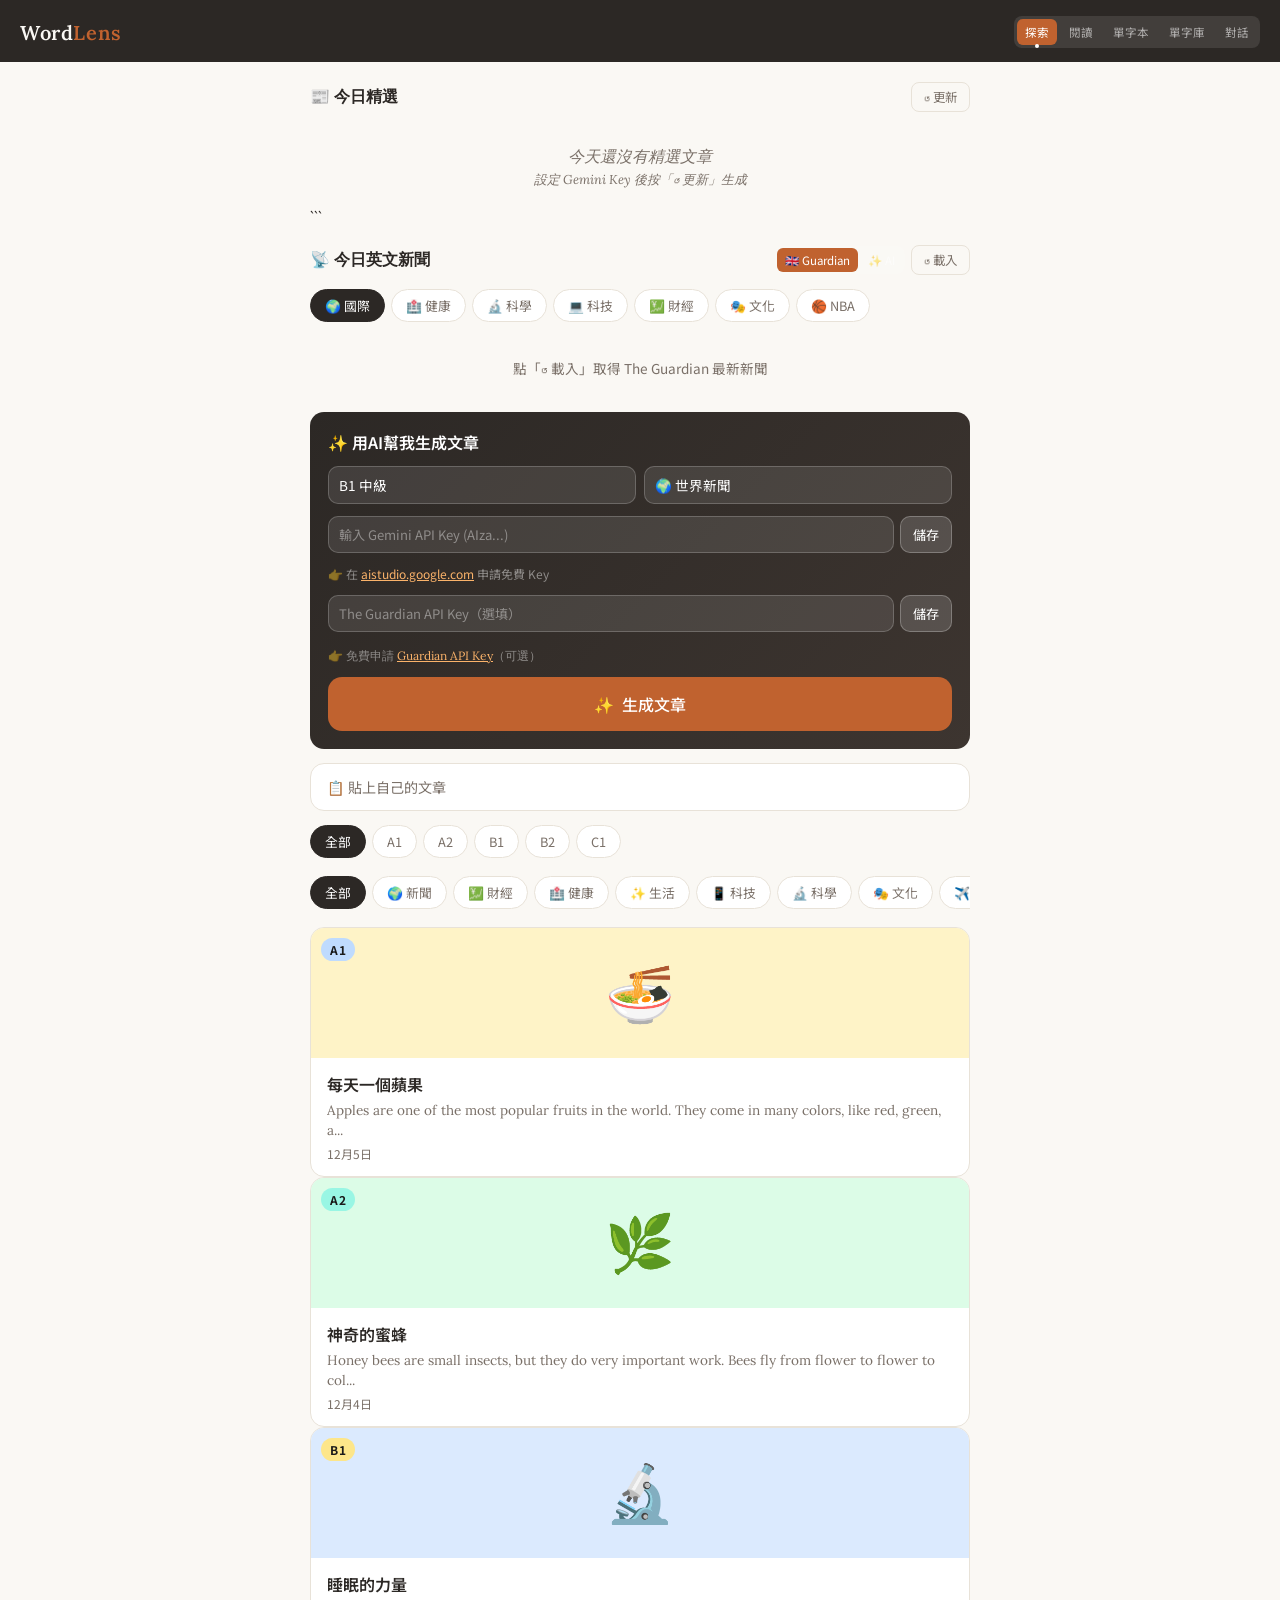
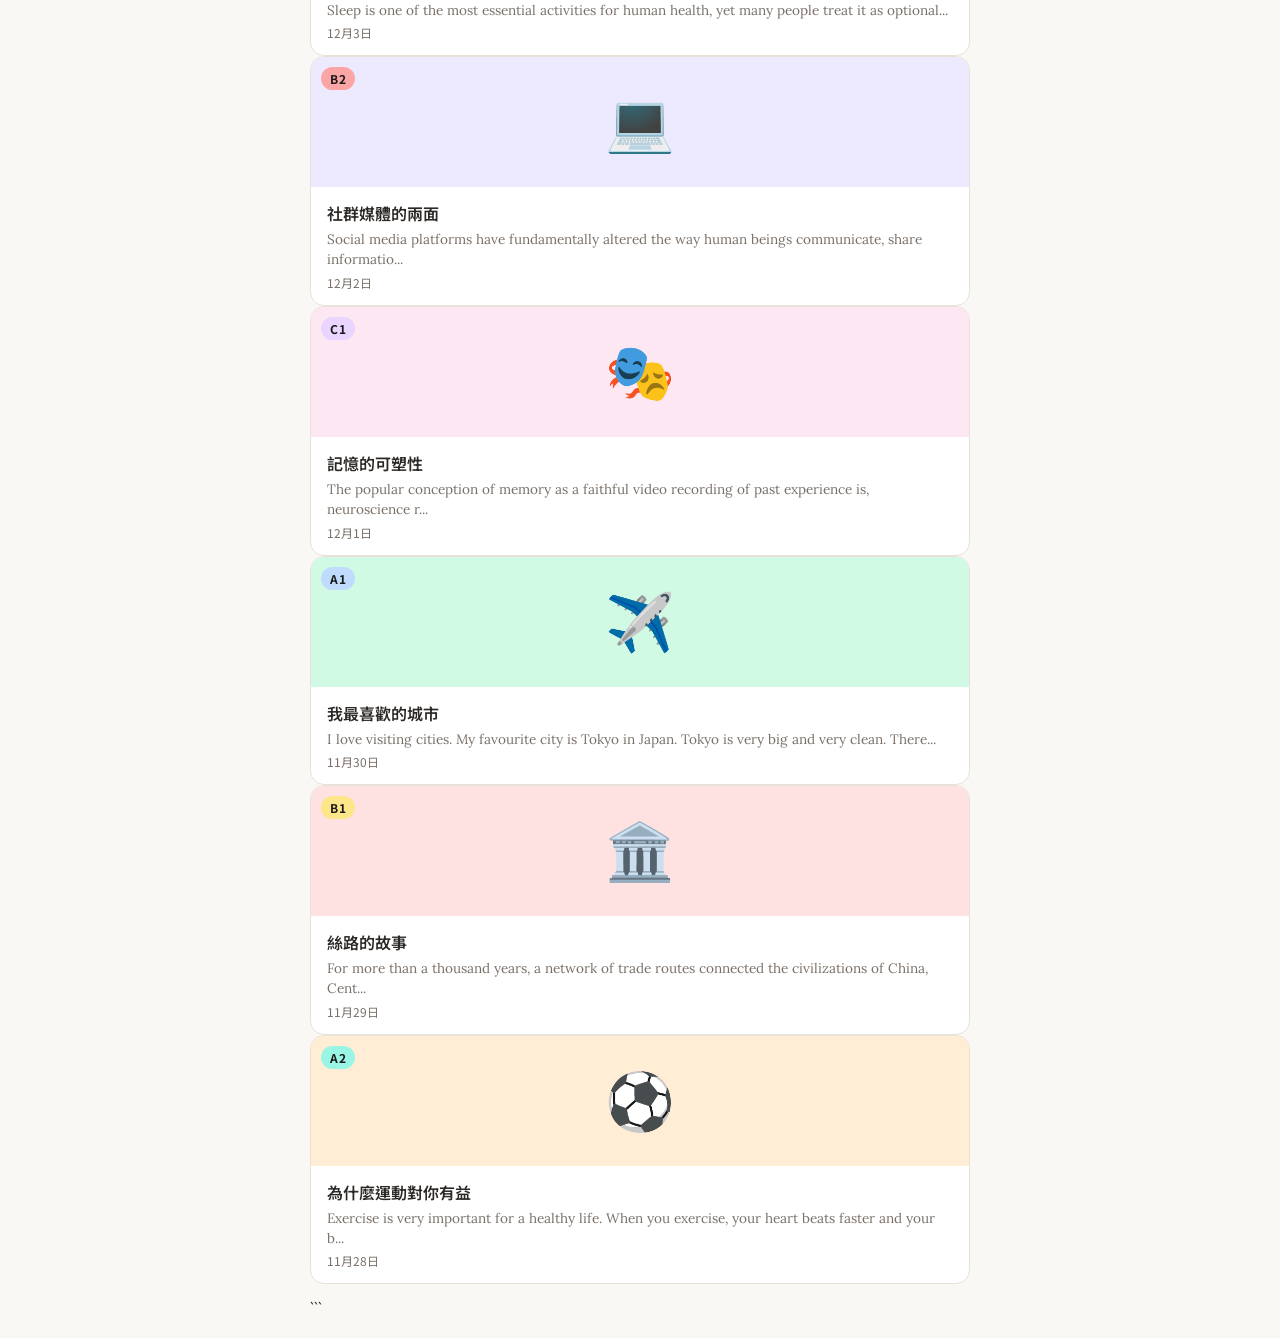
==== commit f3339f81: "Update index.html" ====
--- a/index.html
+++ b/index.html
@@ -1,996 +1,4168 @@
 <!DOCTYPE html>
+
 <html lang="zh-TW">
 <head>
-<meta charset="UTF-8">
-<meta name="viewport" content="width=device-width, initial-scale=1.0">
-<title>AOI 整合分析系統</title>
-<link href="https://fonts.googleapis.com/css2?family=Share+Tech+Mono&family=Barlow:wght@300;400;500;600;700&family=Barlow+Condensed:wght@400;500;600;700;800&display=swap" rel="stylesheet">
-<style>
-:root{
-  --bg:#f4f6f9;--surface:#ffffff;--surface2:#f0f2f6;
-  --border:#dde2ea;--border2:#c5cdd8;
-  --accent:#009e7f;--accent2:#0077cc;
-  --warn:#d97700;--danger:#cc2d25;--purple:#9940d4;
-  --text:#1a2232;--text2:#5a6e87;--text3:#9aaabb;
-  --mono:'Share Tech Mono',monospace;--sans:'Barlow',sans-serif;--cond:'Barlow Condensed',sans-serif;
-  --t1:#e84545;--t2:#c9960a;--t3:#2a9e4f;--t4:#2272d9;--t5:#8b3ec9;--t6:#d96b0a;
-}
-*{box-sizing:border-box;margin:0;padding:0}
-body{background:var(--bg);color:var(--text);font-family:var(--sans);font-size:14px;min-height:100vh;overflow-x:hidden}
-body::before{content:'';position:fixed;inset:0;background-image:linear-gradient(rgba(0,120,90,.04) 1px,transparent 1px),linear-gradient(90deg,rgba(0,120,90,.04) 1px,transparent 1px);background-size:48px 48px;pointer-events:none;z-index:0}
-.wrap{position:relative;z-index:1;max-width:1200px;margin:0 auto;padding:20px 16px 60px}
- 
-/* ── Header ── */
-header{display:flex;align-items:flex-end;gap:20px;margin-bottom:20px;padding-bottom:18px;border-bottom:1px solid var(--border)}
-.h-tag{font-family:var(--mono);font-size:10px;color:var(--accent);letter-spacing:3px;margin-bottom:5px}
-h1{font-family:var(--cond);font-size:30px;font-weight:800;letter-spacing:1px;line-height:1}
-h1 em{color:var(--accent);font-style:normal}
-.h-sub{margin-left:auto;text-align:right;font-size:11px;color:var(--text2);line-height:1.7}
- 
-/* ── Tabs ── */
-.tab-nav{display:flex;gap:4px;margin-bottom:0;border-bottom:2px solid var(--border)}
-.tab-btn{padding:9px 22px 11px;background:transparent;border:1px solid var(--border);border-bottom:none;border-radius:6px 6px 0 0;font-family:var(--cond);font-size:13px;font-weight:700;letter-spacing:1px;text-transform:uppercase;color:var(--text2);cursor:pointer;position:relative;bottom:-2px;transition:all .15s}
-.tab-btn:hover{color:var(--text);background:var(--surface2)}
-.tab-btn.active{background:var(--surface);color:var(--accent);border-color:var(--border);border-bottom-color:var(--surface)}
-.tab-badge{display:inline-block;margin-left:6px;font-size:10px;padding:1px 6px;border-radius:3px;background:rgba(0,158,127,.12);color:var(--accent);font-weight:700;letter-spacing:.5px}
-.tab-btn:not(.active) .tab-badge{background:var(--surface2);color:var(--text3)}
-.tab-pane{display:none;padding-top:20px}
-.tab-pane.active{display:block}
- 
-/* ── Sync bridge ── */
-.sync-bar{display:flex;align-items:center;gap:10px;padding:8px 14px;background:rgba(0,158,127,.06);border:1px solid rgba(0,158,127,.2);border-radius:6px;margin-bottom:18px;font-size:12px;color:var(--text2)}
-.sync-bar strong{color:var(--accent)}
-.sync-btn{padding:4px 12px;background:var(--accent);color:#000;border:none;border-radius:4px;font-family:var(--mono);font-size:10px;font-weight:700;cursor:pointer;letter-spacing:.5px;transition:all .15s;margin-left:auto;white-space:nowrap}
-.sync-btn:hover{background:#00c49a}
-.sync-hint{font-family:var(--mono);font-size:9px;color:var(--text3)}
- 
-/* ════ SHARED CARD (Analyzer style as base) ════ */
-.card{background:var(--surface);border:1px solid var(--border);border-radius:8px;overflow:hidden}
-.card-hd{display:flex;align-items:center;gap:10px;padding:10px 14px;border-bottom:1px solid var(--border);background:var(--surface2)}
-.card-num{width:22px;height:22px;border-radius:4px;background:var(--accent);color:#000;font-family:var(--mono);font-size:11px;font-weight:700;display:flex;align-items:center;justify-content:center;flex-shrink:0}
-.card-title{font-family:var(--cond);font-size:13px;font-weight:700;letter-spacing:1.5px;text-transform:uppercase}
-.card-body{padding:14px}
- 
-/* ── Form (analyzer) ── */
-.fg{display:flex;flex-direction:column;gap:5px}
-.fg label{font-size:10px;font-weight:600;color:var(--text2);text-transform:uppercase;letter-spacing:.5px}
-input[type=number],select{background:var(--bg);border:1px solid var(--border);border-radius:4px;color:var(--text);font-family:var(--mono);font-size:12px;padding:7px 9px;width:100%;outline:none;transition:border-color .2s;-webkit-appearance:none}
-input[type=number]:focus,select:focus{border-color:var(--accent);box-shadow:0 0 0 2px rgba(0,212,170,.1)}
-select option{background:#fff}
-.unit{font-family:var(--mono);font-size:9px;color:var(--text3);margin-top:2px}
-.grid2{display:grid;grid-template-columns:1fr 1fr;gap:10px}
-.grid3{display:grid;grid-template-columns:1fr 1fr 1fr;gap:10px}
- 
-/* ── Toggle ── */
-.tg{display:flex;border:1px solid var(--border);border-radius:4px;overflow:hidden}
-.tg button{flex:1;padding:7px 4px;background:var(--bg);border:none;border-right:1px solid var(--border);color:var(--text2);font-family:var(--mono);font-size:10px;cursor:pointer;transition:all .15s}
-.tg button:last-child{border-right:none}
-.tg button.on{background:var(--accent);color:#000;font-weight:700}
- 
-/* ── Camera rows ── */
-.cam-list{display:flex;flex-direction:column;gap:8px;margin-bottom:10px}
-.cam-row{background:var(--bg);border:1px solid var(--border);border-radius:6px;padding:10px 12px}
-.cam-top{display:grid;grid-template-columns:30px 1fr 1fr 1fr 1fr 28px;gap:8px;align-items:end}
-.cam-lbl{font-family:var(--mono);font-size:10px;color:var(--accent);font-weight:700;text-align:center;padding-top:18px}
-.rm-btn{width:28px;height:28px;border-radius:4px;background:transparent;border:1px solid var(--border);color:var(--text3);cursor:pointer;display:flex;align-items:center;justify-content:center;font-size:15px;transition:all .15s;align-self:flex-end}
-.rm-btn:hover{border-color:var(--danger);color:var(--danger)}
-.add-btn{display:flex;align-items:center;gap:6px;padding:7px 12px;background:transparent;border:1px dashed var(--border2);border-radius:6px;color:var(--text2);font-size:12px;cursor:pointer;transition:all .15s;width:100%;justify-content:center}
-.add-btn:hover{border-color:var(--accent);color:var(--accent)}
- 
-/* ── Pre-process items ── */
-.pp-grid{display:grid;grid-template-columns:1fr 1fr 1fr;gap:6px;margin-top:6px}
-.pp-item{display:flex;align-items:center;gap:6px;padding:6px 8px;background:var(--bg);border:1px solid var(--border);border-radius:4px;cursor:pointer;transition:all .15s}
-.pp-item.on{border-color:var(--accent);background:rgba(0,212,170,.05)}
-.pp-lbl{font-size:11px;color:var(--text);flex:1}
-.pp-ms{font-family:var(--mono);font-size:10px;color:var(--text3)}
- 
-/* ── Interface check items ── */
-.check-grid{display:grid;grid-template-columns:1fr 1fr;gap:8px;margin-top:10px}
-.ci{background:var(--bg);border:1px solid var(--border);border-radius:5px;padding:8px 10px;cursor:pointer;transition:all .15s}
-.ci:hover{border-color:var(--border2)}
-.ci.on{border-color:var(--accent);background:rgba(0,212,170,.05)}
-.ci-name{font-size:12px;color:var(--text);margin-bottom:2px}
-.ci-sub{font-size:10px;color:var(--text3)}
- 
-/* ── Calc button ── */
-.calc-btn{width:100%;padding:13px;background:var(--accent);color:#000;border:none;border-radius:6px;font-family:var(--cond);font-size:15px;font-weight:700;letter-spacing:2px;text-transform:uppercase;cursor:pointer;transition:all .2s;margin-top:2px}
-.calc-btn:hover{background:#00f0c0;transform:translateY(-1px);box-shadow:0 4px 20px rgba(0,212,170,.3)}
- 
-/* ── Analyzer layout ── */
-#tab-analyzer .layout{display:grid;grid-template-columns:1fr 400px;gap:18px;align-items:start}
-#tab-analyzer .left{display:flex;flex-direction:column;gap:14px}
-#tab-analyzer .right{position:sticky;top:16px;display:flex;flex-direction:column;gap:14px}
- 
-/* ── Result panel ── */
-.rp-hd{padding:11px 14px;background:var(--surface2);border-bottom:1px solid var(--border);display:flex;align-items:center;justify-content:space-between}
-.rp-title{font-family:var(--cond);font-size:13px;font-weight:700;letter-spacing:1.5px;text-transform:uppercase;color:var(--accent)}
-.rp-badge{font-family:var(--mono);font-size:10px;padding:2px 7px;border-radius:3px;background:rgba(0,212,170,.1);color:var(--accent);border:1px solid rgba(0,212,170,.2)}
-.ph{display:flex;align-items:center;gap:12px;padding:24px 14px;color:var(--text3);font-size:12px}
-.ph-ic{font-size:22px}
- 
-/* ── Timing bar ── */
-.timing-section{padding:14px}
-.timing-total{display:flex;align-items:center;gap:12px;margin-bottom:14px;padding:12px;background:var(--bg);border-radius:6px}
-.timing-ms{font-family:var(--mono);font-size:28px;font-weight:700;color:var(--accent);flex:1}
-.timing-ms span{font-size:12px;color:var(--text2)}
-.timing-tput{text-align:center;font-size:10px;color:var(--text2);line-height:1.3;min-width:56px}
-.tput-val{font-family:var(--mono);font-size:22px;font-weight:700;color:var(--accent2);display:block;line-height:1}
-.bar-track{display:flex;height:14px;border-radius:6px;overflow:hidden;margin-bottom:12px;gap:1px}
-.bar-seg{height:100%;cursor:default;transition:opacity .15s}
-.bar-seg:hover{opacity:.8}
-.phase-list{display:flex;flex-direction:column;gap:5px}
-.phase-row{display:grid;grid-template-columns:10px 80px 1fr 48px 32px;gap:8px;align-items:center}
-.ph-dot{width:8px;height:8px;border-radius:50%}
-.ph-name{font-size:11px;color:var(--text2)}
-.ph-bar-track{height:5px;background:var(--surface2);border-radius:3px;overflow:hidden}
-.ph-bar-fill{height:100%;border-radius:3px;transition:width .3s}
-.ph-ms{font-family:var(--mono);font-size:11px;color:var(--text);text-align:right}
-.ph-pct{font-family:var(--mono);font-size:10px;color:var(--text3);text-align:right}
-.bottleneck{margin:0 14px 10px;padding:8px 10px;border-radius:5px;background:rgba(217,119,0,.08);border-left:3px solid var(--warn);font-size:11px;color:var(--warn)}
- 
-/* ── Spec panel ── */
-.bw-block{padding:14px;border-bottom:1px solid var(--border)}
-.bw-lbl{font-size:10px;color:var(--text2);font-weight:600;margin-bottom:4px;text-transform:uppercase;letter-spacing:.5px}
-.bw-val{font-family:var(--mono);font-size:24px;font-weight:700;color:var(--accent)}
-.bw-val span{font-size:12px;color:var(--text2)}
-.bw-track{height:6px;background:var(--surface2);border-radius:3px;overflow:hidden;margin-top:6px}
-.bw-fill{height:100%;border-radius:3px;transition:width .4s}
-.sep{padding:10px 14px 6px;font-size:9px;font-weight:700;color:var(--text3);text-transform:uppercase;letter-spacing:1px;border-top:1px solid var(--border)}
-.spec-list{padding:4px 14px 10px;display:flex;flex-direction:column;gap:8px}
-.si{display:flex;gap:10px;align-items:flex-start}
-.si-icon{font-size:18px;flex-shrink:0;width:24px;text-align:center;line-height:1.5}
-.si-name{font-size:9px;font-weight:700;color:var(--text3);text-transform:uppercase;letter-spacing:.5px;margin-bottom:2px}
-.si-val{font-size:12px;font-weight:700;color:var(--text);line-height:1.3}
-.si-sub{font-size:10px;color:var(--text2);margin-top:2px}
- 
-/* ════ TURNTABLE STYLES (scoped) ════ */
-#tab-turntable .tb-layout{display:flex;gap:14px;align-items:flex-start}
-#tab-turntable .tb-left{flex:1;min-width:0}
-#tab-turntable .tb-right{width:296px;flex-shrink:0}
-#tab-turntable .tb-sticky{position:sticky;top:16px}
- 
-/* Override card for turntable */
-#tab-turntable .card{background:#fff;border:1px solid #e0e0dc;border-radius:12px;padding:16px 18px;margin-bottom:12px;overflow:visible}
-#tab-turntable .sl{font-size:10px;font-weight:700;letter-spacing:.1em;text-transform:uppercase;color:#aaa;margin-bottom:12px}
-#tab-turntable .g2{display:grid;grid-template-columns:1fr 1fr;gap:10px}
-#tab-turntable .g3{display:grid;grid-template-columns:1fr 1fr 1fr;gap:10px}
-#tab-turntable .fld{display:flex;flex-direction:column;gap:4px}
-#tab-turntable .fld label{font-size:11px;color:#777;font-weight:600;text-transform:none;letter-spacing:0}
-#tab-turntable .fld input[type=number]{border:1px solid #d8d8d4;border-radius:6px;padding:6px 9px;font-size:14px;width:100%;outline:none;color:#1a1a1a;background:#fff;font-family:var(--sans)}
-#tab-turntable .fld input[type=number]:focus{border-color:#3a7fd4;box-shadow:0 0 0 2px rgba(58,127,212,.12)}
-#tab-turntable .fld input[type=range]{accent-color:#3a7fd4;width:100%;margin-top:2px}
-#tab-turntable .tb-select{background:#fff;border:1px solid #d5d5d0;border-radius:6px;padding:6px 9px;font-size:14px;color:#1a1a1a;font-family:var(--sans);width:100%;outline:none}
-#tab-turntable .hint{font-size:10px;color:#bbb;margin-top:2px;line-height:1.4}
- 
-.pitch-vis{display:flex;height:30px;background:#f0f0ec;border-radius:6px;overflow:hidden;border:1px solid #e8e8e4;margin-top:6px}
-.pv-piece{background:#3a7fd4;height:100%;display:flex;align-items:center;justify-content:center;font-size:9px;color:#fff;font-weight:700;transition:width .15s;min-width:2px}
-.pv-gap{background:#e4e4e0;height:100%;transition:width .15s}
- 
-.hero{display:flex;align-items:baseline;gap:8px;background:#e6f0fb;border-radius:8px;padding:12px 14px;margin-bottom:10px;flex-wrap:wrap}
-.hero-num{font-size:30px;font-weight:800;color:#1a4fa0;line-height:1}
-.hero-unit{font-size:13px;color:#4a7aba}
-.hero-desc{font-size:11px;color:#7a9acc;margin-left:2px}
- 
-.metrics{display:grid;grid-template-columns:repeat(auto-fit,minmax(110px,1fr));gap:7px}
-.mc{border-radius:7px;padding:9px 11px}
-.mc-l{font-size:10px;margin-bottom:3px}
-.mc-v{font-size:17px;font-weight:700;line-height:1.2}
-.mc-u{font-size:10px;margin-top:1px}
-.mc.b{background:#e6f0fb}.mc.b .mc-l{color:#3060b0}.mc.b .mc-v{color:#1a4fa0}.mc.b .mc-u{color:#5080c0}
-.mc.g{background:#e4f2ea}.mc.g .mc-l{color:#2a7040}.mc.g .mc-v{color:#1a5830}.mc.g .mc-u{color:#3a8050}
-.mc.a{background:#fef3de}.mc.a .mc-l{color:#906010}.mc.a .mc-v{color:#704800}.mc.a .mc-u{color:#a07020}
-.mc.r{background:#fce8e8}.mc.r .mc-l{color:#b03030}.mc.r .mc-v{color:#902020}.mc.r .mc-u{color:#c04040}
- 
-#tab-turntable table{width:100%;border-collapse:collapse;font-size:12px}
-#tab-turntable th{font-size:10px;font-weight:700;color:#aaa;text-align:left;padding:6px 8px;border-bottom:2px solid #e8e8e4;text-transform:uppercase;letter-spacing:.04em;white-space:nowrap}
-#tab-turntable td{padding:6px 8px;border-bottom:1px solid #f0f0ec;color:#333;vertical-align:middle}
-#tab-turntable tr.hl td{background:#eef5ff;font-weight:600}
-#tab-turntable td.diam-c{color:#1a4fa0;font-weight:700}
- 
-#viz{display:block;border-radius:8px;background:#f8f8f5;border:1px solid #e8e8e4}
-.viz-ctrl{margin-top:8px}
-.viz-ctrl label{font-size:10px;color:#999;font-weight:600;display:block;margin-bottom:2px}
-.viz-ctrl input[type=range]{accent-color:#3a7fd4;width:100%}
-.viz-info{display:flex;justify-content:space-between;font-size:10px;color:#aaa;margin-top:6px}
- 
-@media(max-width:860px){
-  #tab-analyzer .layout{grid-template-columns:1fr}
-  #tab-analyzer .right{position:static}
-  .cam-top{grid-template-columns:30px 1fr 1fr 28px}
-}
-@media(max-width:720px){
-  #tab-turntable .tb-layout{flex-direction:column}
-  #tab-turntable .tb-right{width:100%}
-  #tab-turntable .tb-sticky{position:static}
-}
-@media(max-width:520px){
-  #tab-turntable .g3{grid-template-columns:1fr 1fr}
-  .pp-grid{grid-template-columns:1fr 1fr}
-}
-</style>
+  <meta charset="UTF-8" />
+  <meta name="viewport" content="width=device-width, initial-scale=1.0, maximum-scale=1.0, user-scalable=no" />
+  <meta name="apple-mobile-web-app-capable" content="yes" />
+  <meta name="apple-mobile-web-app-status-bar-style" content="default" />
+  <meta name="apple-mobile-web-app-title" content="WordLens" />
+  <meta name="theme-color" content="#2c2825" />
+  <link rel="manifest" href="manifest.json" />
+  <title>WordLens</title>
+
+  <link href="https://fonts.googleapis.com/css2?family=Lora:ital,wght@0,400;0,600;1,400&family=Noto+Sans+TC:wght@400;500&display=swap" rel="stylesheet" />
+
+  <style>
+    :root {
+      --bg: #faf8f4;
+      --surface: #ffffff;
+      --ink: #2c2825;
+      --ink-muted: #7a7068;
+      --accent: #c0622f;
+      --accent-light: #f5e6dc;
+      --border: #e8e2d8;
+      --word-hover: #fdebd8;
+      --popup-bg: #2c2825;
+      --popup-text: #faf8f4;
+      --radius: 14px;
+      --shadow: 0 8px 32px rgba(44,40,37,0.18);
+    }
+
+    * { box-sizing: border-box; margin: 0; padding: 0; -webkit-tap-highlight-color: transparent; }
+
+    body {
+      font-family: 'Lora', Georgia, serif;
+      background: var(--bg);
+      color: var(--ink);
+      min-height: 100dvh;
+      display: flex;
+      flex-direction: column;
+    }
+
+    /* ── Header ── */
+    header {
+      background: var(--ink);
+      color: var(--bg);
+      padding: 16px 20px 14px;
+      display: flex;
+      align-items: center;
+      justify-content: space-between;
+      position: sticky;
+      top: 0;
+      z-index: 50;
+    }
+    .logo {
+      font-size: 1.25rem;
+      font-weight: 600;
+      letter-spacing: 0.03em;
+    }
+    .logo span { color: var(--accent); }
+    .tab-bar {
+      display: flex;
+      gap: 4px;
+      background: rgba(255,255,255,0.1);
+      border-radius: 8px;
+      padding: 3px;
+    }
+    .tab-btn {
+      border: none;
+      background: transparent;
+      color: rgba(255,255,255,0.6);
+      font-family: 'Noto Sans TC', sans-serif;
+      font-size: 0.72rem;
+      padding: 5px 8px;
+      border-radius: 6px;
+      cursor: pointer;
+      transition: all 0.2s;
+    }
+    .tab-btn.active {
+      background: var(--accent);
+      color: white;
+    }
+
+    /* ── Main ── */
+    main { flex: 1; padding: 20px; max-width: 700px; margin: 0 auto; width: 100%; }
+
+    /* ── Input View ── */
+    #input-view { display: flex; flex-direction: column; gap: 16px; }
+
+    .input-label {
+      font-family: 'Noto Sans TC', sans-serif;
+      font-size: 0.8rem;
+      color: var(--ink-muted);
+      letter-spacing: 0.05em;
+      text-transform: uppercase;
+    }
+
+    textarea {
+      width: 100%;
+      min-height: 220px;
+      border: 1.5px solid var(--border);
+      border-radius: var(--radius);
+      padding: 16px;
+      font-family: 'Lora', serif;
+      font-size: 1rem;
+      line-height: 1.7;
+      color: var(--ink);
+      background: var(--surface);
+      resize: vertical;
+      outline: none;
+      transition: border-color 0.2s;
+    }
+    textarea:focus { border-color: var(--accent); }
+    textarea::placeholder { color: var(--ink-muted); font-style: italic; }
+
+    .btn-primary {
+      background: var(--accent);
+      color: white;
+      border: none;
+      border-radius: var(--radius);
+      padding: 15px 24px;
+      font-family: 'Noto Sans TC', sans-serif;
+      font-size: 1rem;
+      font-weight: 500;
+      cursor: pointer;
+      display: flex;
+      align-items: center;
+      justify-content: center;
+      gap: 8px;
+      transition: opacity 0.2s, transform 0.15s;
+      -webkit-tap-highlight-color: transparent;
+    }
+    .btn-primary:active { opacity: 0.85; transform: scale(0.98); }
+
+    .sample-btn {
+      background: transparent;
+      border: 1.5px solid var(--border);
+      border-radius: var(--radius);
+      padding: 12px 20px;
+      font-family: 'Noto Sans TC', sans-serif;
+      font-size: 0.88rem;
+      color: var(--ink-muted);
+      cursor: pointer;
+      text-align: center;
+      transition: all 0.2s;
+    }
+    .sample-btn:active { background: var(--accent-light); border-color: var(--accent); color: var(--accent); }
+
+    /* ── Read View ── */
+    #read-view { display: none; flex-direction: column; gap: 16px; }
+
+    .article-header {
+      display: flex;
+      align-items: center;
+      justify-content: space-between;
+    }
+    .word-count {
+      font-family: 'Noto Sans TC', sans-serif;
+      font-size: 0.78rem;
+      color: var(--ink-muted);
+    }
+    .back-btn {
+      background: transparent;
+      border: 1.5px solid var(--border);
+      border-radius: 8px;
+      padding: 6px 14px;
+      font-family: 'Noto Sans TC', sans-serif;
+      font-size: 0.82rem;
+      color: var(--ink-muted);
+      cursor: pointer;
+    }
+    .back-btn:active { background: var(--border); }
+
+    .speed-bar {
+      display: flex;
+      align-items: center;
+      gap: 10px;
+      background: var(--surface);
+      border: 1.5px solid var(--border);
+      border-radius: var(--radius);
+      padding: 12px 16px;
+    }
+    .speed-label {
+      font-family: 'Noto Sans TC', sans-serif;
+      font-size: 0.82rem;
+      color: var(--ink-muted);
+      white-space: nowrap;
+    }
+    .speed-slider-wrap {
+      display: flex;
+      align-items: center;
+      gap: 10px;
+      flex: 1;
+    }
+    .speed-value {
+      font-family: 'Noto Sans TC', sans-serif;
+      font-size: 0.85rem;
+      font-weight: 600;
+      color: var(--accent);
+      min-width: 36px;
+      text-align: right;
+    }
+    .custom-slider {
+      flex: 1;
+      padding: 10px 0;
+      cursor: pointer;
+      touch-action: none;
+    }
+    .custom-track {
+      position: relative;
+      height: 4px;
+      background: #e8e2d8;
+      border-radius: 2px;
+    }
+    .custom-fill {
+      position: absolute;
+      left: 0; top: 0; bottom: 0;
+      background: #c0622f;
+      border-radius: 2px;
+      width: 56%;
+      pointer-events: none;
+    }
+    .custom-thumb {
+      position: absolute;
+      top: 50%;
+      left: 56%;
+      transform: translate(-50%, -50%);
+      width: 24px;
+      height: 24px;
+      border-radius: 50%;
+      background: #c0622f;
+      box-shadow: 0 2px 8px rgba(192,98,47,0.4);
+      pointer-events: none;
+    }
+    .custom-thumb.dragging { transform: translate(-50%, -50%) scale(1.2); }
+
+    .read-aloud-row {
+      display: flex;
+      gap: 8px;
+    }
+    .read-aloud-btn {
+      background: var(--surface);
+      border: 1.5px solid var(--border);
+      border-radius: var(--radius);
+      padding: 13px 18px;
+      font-family: 'Noto Sans TC', sans-serif;
+      font-size: 0.95rem;
+      color: var(--ink);
+      cursor: pointer;
+      display: flex;
+      align-items: center;
+      justify-content: center;
+      gap: 8px;
+      transition: all 0.2s;
+    }
+    .read-aloud-main { flex: 1; }
+    .read-aloud-pause {
+      width: 52px;
+      flex-shrink: 0;
+      font-size: 1.1rem;
+    }
+    .read-aloud-btn:active { opacity: 0.8; }
+    .read-aloud-btn.playing {
+      background: var(--accent-light);
+      border-color: var(--accent);
+      color: var(--accent);
+    }
+    .read-aloud-btn.paused {
+      background: #eef3ff;
+      border-color: #7b9cde;
+      color: #3a5fa8;
+    }
+    .read-aloud-btn.playing #read-aloud-icon {
+      animation: pulse-speak 0.55s ease-in-out infinite alternate;
+      display: inline-block;
+    }
+    @keyframes icon-pulse {
+      from { transform: scale(1); }
+      to   { transform: scale(1.2); }
+    }
+
+    .hint-bar {
+      background: var(--accent-light);
+      border: 1px solid #e8c4a8;
+      border-radius: 10px;
+      padding: 10px 14px;
+      font-family: 'Noto Sans TC', sans-serif;
+      font-size: 0.82rem;
+      color: var(--accent);
+      display: flex;
+      align-items: center;
+      gap: 8px;
+    }
+
+    #article-body {
+      background: var(--surface);
+      border: 1.5px solid var(--border);
+      border-radius: var(--radius);
+      padding: 22px 20px;
+      font-size: 1.05rem;
+      line-height: 1.85;
+      color: var(--ink);
+      min-height: 300px;
+    }
+
+    .word {
+      display: inline;
+      cursor: pointer;
+      border-radius: 4px;
+      padding: 1px 2px;
+      transition: background 0.12s, color 0.12s;
+      position: relative;
+    }
+    .word:hover { background: var(--word-hover); }
+    .word:active { background: #f8d5b8; transform: scale(0.97); }
+    .word.loading { background: var(--accent-light); }
+    .word.looked-up {
+      background: #fef0e6;
+      border-bottom: 2px solid var(--accent);
+      border-radius: 4px 4px 2px 2px;
+    }
+    .word.looked-up:hover { background: #fde3cc; }
+    .word.word-read {
+      color: #b8a898;
+      transition: color 0.2s;
+    }
+    .word.word-speaking {
+      background: #c0622f;
+      color: white !important;
+      border-radius: 4px;
+      padding: 1px 3px;
+      box-shadow: 0 2px 8px rgba(192,98,47,0.4);
+      transition: background 0.1s, color 0.1s;
+    }
+
+    /* ── Vocab List ── */
+    #vocab-view { display: none; flex-direction: column; gap: 12px; }
+
+    .vocab-empty {
+      text-align: center;
+      padding: 60px 20px;
+      color: var(--ink-muted);
+      font-style: italic;
+    }
+    .vocab-count {
+      font-family: 'Noto Sans TC', sans-serif;
+      font-size: 0.8rem;
+      color: var(--ink-muted);
+    }
+    .vocab-speed-bar {
+      display: flex;
+      align-items: center;
+      gap: 10px;
+      background: var(--surface);
+      border: 1.5px solid var(--border);
+      border-radius: var(--radius);
+      padding: 12px 16px;
+    }
+    .vocab-speak {
+      background: rgba(192,98,47,0.08);
+      border: none;
+      border-radius: 50%;
+      width: 32px;
+      height: 32px;
+      font-size: 0.95rem;
+      cursor: pointer;
+      display: flex;
+      align-items: center;
+      justify-content: center;
+      transition: transform 0.15s, background 0.15s;
+      flex-shrink: 0;
+    }
+    .vocab-speak:active { background: var(--accent-light); }
+
+    .vocab-card {
+      background: var(--surface);
+      border: 1.5px solid var(--border);
+      border-radius: var(--radius);
+      padding: 16px 18px;
+      display: flex;
+      align-items: center;
+      justify-content: space-between;
+      gap: 10px;
+    }
+    .vocab-en {
+      font-size: 1.1rem;
+      font-weight: 600;
+      color: var(--ink);
+      margin-bottom: 4px;
+    }
+    .vocab-zh {
+      font-family: 'Noto Sans TC', sans-serif;
+      font-size: 0.9rem;
+      color: var(--ink-muted);
+    }
+    .vocab-del {
+      background: none;
+      border: none;
+      color: var(--border);
+      font-size: 1.1rem;
+      cursor: pointer;
+      padding: 2px 6px;
+      border-radius: 6px;
+      flex-shrink: 0;
+    }
+    .vocab-del:active { background: #fde8e8; color: #c0392b; }
+
+    /* ── Popup ── */
+    #popup-overlay {
+      position: fixed;
+      inset: 0;
+      z-index: 300;
+      pointer-events: none;
+    }
+    #popup-overlay.active { pointer-events: all; }
+
+    #popup {
+      position: absolute;
+      background: var(--popup-bg);
+      color: var(--popup-text);
+      border-radius: 16px;
+      padding: 0;
+      width: min(320px, 88vw);
+      box-shadow: var(--shadow);
+      transform: scale(0.85) translateY(8px);
+      opacity: 0;
+      transition: all 0.22s cubic-bezier(0.34, 1.56, 0.64, 1);
+      pointer-events: none;
+      overflow: hidden;
+    }
+    #popup.show {
+      transform: scale(1) translateY(0);
+      opacity: 1;
+      pointer-events: all;
+    }
+
+    .popup-header {
+      background: rgba(255,255,255,0.08);
+      padding: 14px 18px 12px;
+      display: flex;
+      align-items: center;
+      justify-content: space-between;
+      border-bottom: 1px solid rgba(255,255,255,0.1);
+    }
+    .popup-word {
+      font-size: 1.3rem;
+      font-weight: 600;
+      letter-spacing: 0.02em;
+    }
+    .popup-close {
+      background: rgba(255,255,255,0.12);
+      border: none;
+      color: white;
+      width: 28px;
+      height: 28px;
+      border-radius: 50%;
+      font-size: 0.85rem;
+      cursor: pointer;
+      display: flex;
+      align-items: center;
+      justify-content: center;
+    }
+
+    .popup-speak-btn {
+      background: rgba(255,255,255,0.12);
+      border: none;
+      width: 34px;
+      height: 34px;
+      border-radius: 50%;
+      font-size: 1rem;
+      cursor: pointer;
+      display: flex;
+      align-items: center;
+      justify-content: center;
+      transition: background 0.2s, transform 0.15s;
+    }
+    .popup-speak-btn:active { background: rgba(255,255,255,0.28); transform: scale(0.88); }
+    .popup-speak-btn.speaking { animation: pulse-speak 0.55s ease-in-out infinite alternate; }
+    @keyframes pulse-speak {
+      from { background: rgba(192,98,47,0.35); }
+      to   { background: rgba(192,98,47,0.75); }
+    }
+
+    .popup-body { padding: 14px 18px; }
+
+    .popup-translation {
+      font-family: 'Noto Sans TC', sans-serif;
+      font-size: 1.05rem;
+      color: #f0ece6;
+      margin-bottom: 14px;
+      min-height: 24px;
+    }
+    .popup-translation.loading-text::after {
+      content: '';
+      display: inline-block;
+      width: 60px;
+      height: 14px;
+      background: linear-gradient(90deg, rgba(255,255,255,0.1) 25%, rgba(255,255,255,0.2) 50%, rgba(255,255,255,0.1) 75%);
+      background-size: 200% 100%;
+      animation: shimmer 1s infinite;
+      border-radius: 4px;
+      vertical-align: middle;
+    }
+
+    @keyframes shimmer {
+      0% { background-position: -200% 0; }
+      100% { background-position: 200% 0; }
+    }
+
+    .popup-actions {
+      display: flex;
+      gap: 8px;
+    }
+    .popup-save-btn {
+      flex: 1;
+      background: var(--accent);
+      color: white;
+      border: none;
+      border-radius: 10px;
+      padding: 10px;
+      font-family: 'Noto Sans TC', sans-serif;
+      font-size: 0.85rem;
+      cursor: pointer;
+      transition: opacity 0.2s;
+    }
+    .popup-save-btn:active { opacity: 0.8; }
+    .popup-meta {
+      display: flex;
+      gap: 6px;
+      flex-wrap: wrap;
+      margin-bottom: 8px;
+      min-height: 0;
+    }
+    .pos-badge {
+      font-family: 'Noto Sans TC', sans-serif;
+      font-size: 0.72rem;
+      padding: 2px 8px;
+      border-radius: 20px;
+      font-weight: 500;
+      letter-spacing: 0.03em;
+    }
+    .pos-noun     { background: rgba(96,165,250,0.2);  color: #93c5fd; }
+    .pos-verb     { background: rgba(167,243,208,0.2); color: #6ee7b7; }
+    .pos-adj      { background: rgba(253,230,138,0.2); color: #fcd34d; }
+    .pos-adv      { background: rgba(216,180,254,0.2); color: #c4b5fd; }
+    .pos-prep     { background: rgba(253,186,116,0.2); color: #fdba74; }
+    .pos-conj     { background: rgba(249,168,212,0.2); color: #f9a8d4; }
+    .pos-pron     { background: rgba(134,239,172,0.2); color: #86efac; }
+    .pos-other    { background: rgba(148,163,184,0.2); color: #94a3b8; }
+    .popup-phonetic {
+      font-family: 'Lora', serif;
+      font-size: 0.8rem;
+      color: rgba(255,255,255,0.45);
+      margin-bottom: 8px;
+      font-style: italic;
+    }
+    .popup-phrase-box {
+      background: rgba(255,255,255,0.07);
+      border-radius: 10px;
+      padding: 8px 12px;
+      margin-bottom: 8px;
+      border-left: 2px solid var(--accent);
+    }
+    .popup-phrase-label {
+      font-family: 'Noto Sans TC', sans-serif;
+      font-size: 0.68rem;
+      color: rgba(255,255,255,0.45);
+      letter-spacing: 0.06em;
+      text-transform: uppercase;
+      margin-bottom: 3px;
+    }
+    .popup-phrase-en {
+      font-size: 0.98rem;
+      font-weight: 700;
+      color: #fbbf7a;
+      margin-bottom: 2px;
+    }
+    .popup-phrase-zh {
+      font-family: 'Noto Sans TC', sans-serif;
+      font-size: 0.85rem;
+      color: rgba(255,255,255,0.75);
+    }
+
+    .popup-example {
+      font-family: 'Lora', serif;
+      font-size: 0.82rem;
+      color: rgba(255,255,255,0.55);
+      font-style: italic;
+      line-height: 1.5;
+      margin-bottom: 10px;
+      border-left: 2px solid rgba(192,98,47,0.5);
+      padding-left: 8px;
+    }
+    .popup-speed-row {
+      display: flex;
+      align-items: center;
+      justify-content: center;
+      gap: 12px;
+      margin-bottom: 12px;
+      background: rgba(255,255,255,0.06);
+      border-radius: 10px;
+      padding: 8px 12px;
+    }
+    .popup-speed-adj {
+      background: rgba(255,255,255,0.12);
+      border: none;
+      color: white;
+      width: 32px;
+      height: 32px;
+      border-radius: 50%;
+      font-size: 1.1rem;
+      cursor: pointer;
+      display: flex;
+      align-items: center;
+      justify-content: center;
+      transition: background 0.15s;
+    }
+    .popup-speed-adj:active { background: rgba(255,255,255,0.28); }
+    .popup-speed-display {
+      font-family: 'Noto Sans TC', sans-serif;
+      font-size: 0.9rem;
+      color: #c0622f;
+      font-weight: 600;
+      min-width: 40px;
+      text-align: center;
+    }
+    .popup-save-btn.saved {
+      background: #4a7c59;
+    }
+
+
+
+    /* ── Library ── */
+    #library-view { display: none; flex-direction: column; gap: 12px; }
+    .library-header {
+      display: flex;
+      align-items: center;
+      justify-content: space-between;
+    }
+    .review-btn {
+      background: var(--accent);
+      color: white;
+      border: none;
+      border-radius: 10px;
+      padding: 9px 16px;
+      font-family: 'Noto Sans TC', sans-serif;
+      font-size: 0.85rem;
+      cursor: pointer;
+      transition: opacity 0.2s;
+    }
+    .review-btn:active { opacity: 0.8; }
+    .lib-card {
+      background: var(--surface);
+      border: 1.5px solid var(--border);
+      border-radius: var(--radius);
+      padding: 14px 16px;
+    }
+    .lib-card-top {
+      display: flex;
+      align-items: flex-start;
+      justify-content: space-between;
+      gap: 10px;
+      margin-bottom: 6px;
+    }
+    .lib-en {
+      font-size: 1.05rem;
+      font-weight: 600;
+      color: var(--ink);
+    }
+    .lib-phonetic {
+      font-family: 'Lora', serif;
+      font-size: 0.78rem;
+      color: var(--ink-muted);
+      font-style: italic;
+      margin-top: 2px;
+    }
+    .lib-zh {
+      font-family: 'Noto Sans TC', sans-serif;
+      font-size: 0.88rem;
+      color: var(--ink-muted);
+      margin-bottom: 4px;
+    }
+    .lib-pos-row { display: flex; gap: 5px; flex-wrap: wrap; margin-bottom: 5px; }
+    .lib-example {
+      font-family: 'Lora', serif;
+      font-size: 0.8rem;
+      color: var(--ink-muted);
+      font-style: italic;
+      border-left: 2px solid var(--border);
+      padding-left: 8px;
+      line-height: 1.5;
+    }
+    .lib-del {
+      background: none;
+      border: none;
+      color: var(--border);
+      font-size: 1rem;
+      cursor: pointer;
+      padding: 2px 6px;
+      border-radius: 6px;
+      flex-shrink: 0;
+    }
+    .lib-del:active { background: #fde8e8; color: #c0392b; }
+
+    /* ── Flashcard ── */
+    #flashcard-overlay {
+      position: fixed;
+      inset: 0;
+      background: var(--bg);
+      z-index: 400;
+      display: flex;
+      flex-direction: column;
+      padding: 20px;
+    }
+    .flashcard-wrap {
+      display: flex;
+      flex-direction: column;
+      align-items: center;
+      gap: 20px;
+      height: 100%;
+    }
+    .flashcard-progress {
+      width: 100%;
+      height: 4px;
+      background: var(--border);
+      border-radius: 2px;
+    }
+    .flashcard-progress-bar {
+      height: 100%;
+      background: var(--accent);
+      border-radius: 2px;
+      transition: width 0.3s;
+      width: 0%;
+    }
+    .flashcard {
+      flex: 1;
+      width: 100%;
+      background: var(--surface);
+      border: 1.5px solid var(--border);
+      border-radius: 20px;
+      display: flex;
+      flex-direction: column;
+      align-items: center;
+      justify-content: center;
+      padding: 32px 24px;
+      text-align: center;
+      cursor: pointer;
+      user-select: none;
+      box-shadow: 0 4px 20px rgba(44,40,37,0.08);
+    }
+    .fc-front, .fc-back { width: 100%; }
+    .fc-word {
+      font-size: 2rem;
+      font-weight: 700;
+      color: var(--ink);
+      margin-bottom: 8px;
+    }
+    .fc-phonetic {
+      font-family: 'Lora', serif;
+      font-size: 0.95rem;
+      color: var(--ink-muted);
+      font-style: italic;
+      margin-bottom: 16px;
+    }
+    .fc-tap-hint {
+      font-family: 'Noto Sans TC', sans-serif;
+      font-size: 0.82rem;
+      color: var(--border);
+      margin-top: 24px;
+    }
+    .fc-pos {
+      display: flex;
+      gap: 6px;
+      justify-content: center;
+      flex-wrap: wrap;
+      margin-bottom: 14px;
+    }
+    .fc-translation {
+      font-family: 'Noto Sans TC', sans-serif;
+      font-size: 1.4rem;
+      font-weight: 600;
+      color: var(--accent);
+      margin-bottom: 16px;
+    }
+    .fc-example {
+      font-family: 'Lora', serif;
+      font-size: 0.88rem;
+      color: var(--ink-muted);
+      font-style: italic;
+      line-height: 1.6;
+      border-top: 1px solid var(--border);
+      padding-top: 12px;
+      margin-top: 4px;
+    }
+    .fc-btn-row {
+      display: flex;
+      gap: 12px;
+      width: 100%;
+    }
+    .fc-btn {
+      flex: 1;
+      padding: 16px;
+      border: none;
+      border-radius: 14px;
+      font-family: 'Noto Sans TC', sans-serif;
+      font-size: 1rem;
+      font-weight: 600;
+      cursor: pointer;
+      transition: opacity 0.2s;
+    }
+    .fc-btn:active { opacity: 0.8; }
+    .fc-wrong { background: #fde8e8; color: #c0392b; }
+    .fc-right { background: #e8f5ee; color: #2d7a4f; }
+    .lib-io-row {
+      display: flex;
+      gap: 8px;
+    }
+    .lib-io-btn {
+      flex: 1;
+      background: var(--surface);
+      border: 1.5px solid var(--border);
+      border-radius: 10px;
+      padding: 10px;
+      font-family: 'Noto Sans TC', sans-serif;
+      font-size: 0.82rem;
+      color: var(--ink-muted);
+      cursor: pointer;
+      text-align: center;
+      transition: all 0.15s;
+      display: block;
+    }
+    .lib-io-btn:active { background: var(--accent-light); color: var(--accent); border-color: var(--accent); }
+
+    .fc-close {
+      background: transparent;
+      border: 1.5px solid var(--border);
+      border-radius: 10px;
+      padding: 10px 20px;
+      font-family: 'Noto Sans TC', sans-serif;
+      font-size: 0.85rem;
+      color: var(--ink-muted);
+      cursor: pointer;
+    }
+    .fc-done {
+      display: flex;
+      flex-direction: column;
+      align-items: center;
+      gap: 12px;
+    }
+    .fc-done-emoji { font-size: 3rem; }
+    .fc-done-title {
+      font-size: 1.3rem;
+      font-weight: 700;
+      color: var(--ink);
+    }
+    .fc-done-sub {
+      font-family: 'Noto Sans TC', sans-serif;
+      font-size: 0.9rem;
+      color: var(--ink-muted);
+    }
+    /* ── Daily Articles ── */
+    .daily-header {
+      display: flex;
+      align-items: center;
+      justify-content: space-between;
+    }
+    .daily-title {
+      font-size: 1rem;
+      font-weight: 600;
+      color: var(--ink);
+    }
+    .daily-refresh {
+      background: transparent;
+      border: 1.5px solid var(--border);
+      border-radius: 8px;
+      padding: 5px 12px;
+      font-family: 'Noto Sans TC', sans-serif;
+      font-size: 0.78rem;
+      color: var(--ink-muted);
+      cursor: pointer;
+      transition: all 0.15s;
+    }
+    .daily-refresh:active { background: var(--accent-light); color: var(--accent); border-color: var(--accent); }
+    .daily-refresh.spinning { opacity: 0.5; pointer-events: none; }
+
+    .news-source-toggle {
+      display: flex;
+      background: rgba(255,255,255,0.08);
+      border-radius: 8px;
+      padding: 2px;
+      gap: 2px;
+    }
+    .nsrc-btn {
+      border: none;
+      background: transparent;
+      color: rgba(255,255,255,0.55);
+      font-family: 'Noto Sans TC', sans-serif;
+      font-size: 0.72rem;
+      padding: 4px 8px;
+      border-radius: 6px;
+      cursor: pointer;
+      white-space: nowrap;
+      transition: all 0.15s;
+    }
+    .nsrc-btn.active {
+      background: var(--accent);
+      color: white;
+    }
+
+    .art-read-btn {
+      margin-top: 8px;
+      background: var(--accent-light);
+      border: 1px solid #e8c4a8;
+      border-radius: 8px;
+      padding: 6px 12px;
+      font-family: 'Noto Sans TC', sans-serif;
+      font-size: 0.78rem;
+      color: var(--accent);
+      cursor: pointer;
+      transition: all 0.15s;
+    }
+    .art-read-btn:active { opacity: 0.75; }
+
+    .rss-header {
+      display: flex;
+      align-items: center;
+      justify-content: space-between;
+      margin-top: 4px;
+    }
+    .rss-card {
+      background: var(--surface);
+      border: 1.5px solid var(--border);
+      border-radius: var(--radius);
+      padding: 14px 16px;
+      cursor: pointer;
+      transition: all 0.15s;
+      display: flex;
+      gap: 12px;
+      align-items: flex-start;
+    }
+    .rss-card:active { transform: scale(0.98); }
+    .rss-card:hover { border-color: #d4c8bc; box-shadow: 0 4px 12px rgba(44,40,37,0.08); }
+    .rss-icon {
+      width: 44px;
+      height: 44px;
+      border-radius: 10px;
+      background: linear-gradient(135deg, #1e40af, #3b82f6);
+      display: flex;
+      align-items: center;
+      justify-content: center;
+      font-size: 1.3rem;
+      flex-shrink: 0;
+    }
+    .rss-title {
+      font-size: 0.92rem;
+      font-weight: 600;
+      color: var(--ink);
+      line-height: 1.4;
+      margin-bottom: 4px;
+      display: -webkit-box;
+      -webkit-line-clamp: 2;
+      -webkit-box-orient: vertical;
+      overflow: hidden;
+    }
+    .rss-meta {
+      font-family: 'Noto Sans TC', sans-serif;
+      font-size: 0.75rem;
+      color: var(--ink-muted);
+    }
+    .espn-img {
+      width: 60px;
+      height: 60px;
+      border-radius: 10px;
+      background-size: cover;
+      background-position: center;
+      flex-shrink: 0;
+    }
+
+    .rss-loading {
+      text-align: center;
+      padding: 20px;
+      font-family: 'Noto Sans TC', sans-serif;
+      font-size: 0.85rem;
+      color: var(--ink-muted);
+    }
+
+    .art-date {
+      font-family: 'Noto Sans TC', sans-serif;
+      font-size: 0.75rem;
+      color: var(--ink-muted);
+      margin-top: 4px;
+    }
+    .art-style-badge {
+      display: inline-block;
+      font-family: 'Noto Sans TC', sans-serif;
+      font-size: 0.7rem;
+      padding: 1px 7px;
+      border-radius: 10px;
+      margin-bottom: 4px;
+      font-weight: 600;
+    }
+    .badge-news { background: #fee2e2; color: #991b1b; }
+    .badge-magazine { background: #e0e7ff; color: #3730a3; }
+    .badge-article { background: #d1fae5; color: #065f46; }
+
+    /* ── Explore View ── */
+    #explore-view { display: flex; flex-direction: column; gap: 14px; }
+
+    .gen-card {
+      background: linear-gradient(135deg, #2c2825 0%, #3d3530 100%);
+      border-radius: var(--radius);
+      padding: 18px;
+      display: flex;
+      flex-direction: column;
+      gap: 12px;
+    }
+    .gen-title {
+      font-family: 'Noto Sans TC', sans-serif;
+      font-size: 1rem;
+      font-weight: 600;
+      color: white;
+    }
+    .gen-filters { display: flex; gap: 8px; }
+    .gen-select {
+      flex: 1;
+      background: rgba(255,255,255,0.1);
+      border: 1px solid rgba(255,255,255,0.2);
+      border-radius: 10px;
+      color: white;
+      font-family: 'Noto Sans TC', sans-serif;
+      font-size: 0.85rem;
+      padding: 8px 10px;
+      outline: none;
+      -webkit-appearance: none;
+    }
+    .gen-select option { background: #2c2825; color: white; }
+
+    .api-key-row {
+      display: flex;
+      gap: 6px;
+    }
+    .api-key-input {
+      flex: 1;
+      background: rgba(255,255,255,0.1);
+      border: 1px solid rgba(255,255,255,0.2);
+      border-radius: 10px;
+      color: white;
+      font-family: 'Noto Sans TC', sans-serif;
+      font-size: 0.82rem;
+      padding: 8px 10px;
+      outline: none;
+      min-width: 0;
+    }
+    .api-key-input::placeholder { color: rgba(255,255,255,0.4); }
+    .api-key-save {
+      background: rgba(255,255,255,0.15);
+      border: 1px solid rgba(255,255,255,0.25);
+      border-radius: 10px;
+      color: white;
+      font-family: 'Noto Sans TC', sans-serif;
+      font-size: 0.82rem;
+      padding: 8px 12px;
+      cursor: pointer;
+      white-space: nowrap;
+      transition: background 0.15s;
+    }
+    .api-key-save:active { background: rgba(255,255,255,0.3); }
+    #api-key-status {
+      font-family: 'Noto Sans TC', sans-serif;
+      font-size: 0.78rem;
+      min-height: 0;
+    }
+
+    .paste-section {
+      background: var(--surface);
+      border: 1.5px solid var(--border);
+      border-radius: var(--radius);
+      overflow: hidden;
+    }
+    .paste-section summary {
+      font-family: 'Noto Sans TC', sans-serif;
+      font-size: 0.88rem;
+      color: var(--ink-muted);
+      padding: 13px 16px;
+      cursor: pointer;
+      list-style: none;
+    }
+    .paste-section summary::-webkit-details-marker { display: none; }
+    .paste-inner {
+      padding: 0 16px 16px;
+      display: flex;
+      flex-direction: column;
+      gap: 10px;
+    }
+    .paste-inner textarea {
+      min-height: 140px;
+    }
+
+    .filter-row {
+      display: flex;
+      gap: 6px;
+      overflow-x: auto;
+      padding-bottom: 4px;
+      scrollbar-width: none;
+    }
+    .filter-row::-webkit-scrollbar { display: none; }
+    .filter-btn {
+      flex-shrink: 0;
+      background: var(--surface);
+      border: 1.5px solid var(--border);
+      border-radius: 20px;
+      padding: 6px 14px;
+      font-family: 'Noto Sans TC', sans-serif;
+      font-size: 0.8rem;
+      color: var(--ink-muted);
+      cursor: pointer;
+      white-space: nowrap;
+      transition: all 0.15s;
+    }
+    .filter-btn.active {
+      background: var(--ink);
+      border-color: var(--ink);
+      color: white;
+    }
+
+    .art-card {
+      background: var(--surface);
+      border: 1.5px solid var(--border);
+      border-radius: var(--radius);
+      overflow: hidden;
+      cursor: pointer;
+      transition: transform 0.15s, box-shadow 0.15s;
+    }
+    .art-card:active { transform: scale(0.98); }
+    .art-card:hover { box-shadow: 0 6px 20px rgba(44,40,37,0.1); }
+
+    .art-cover {
+      height: 130px;
+      display: flex;
+      align-items: center;
+      justify-content: center;
+      font-size: 3.5rem;
+      position: relative;
+    }
+    .art-level-badge {
+      position: absolute;
+      top: 10px;
+      left: 10px;
+      background: rgba(0,0,0,0.55);
+      backdrop-filter: blur(4px);
+      color: white;
+      font-family: 'Noto Sans TC', sans-serif;
+      font-size: 0.75rem;
+      font-weight: 700;
+      padding: 3px 9px;
+      border-radius: 20px;
+      letter-spacing: 0.05em;
+    }
+    .art-topic-badge {
+      position: absolute;
+      top: 10px;
+      right: 10px;
+      font-size: 1.1rem;
+    }
+    .art-body { padding: 14px 16px; }
+    .art-title-zh {
+      font-family: 'Noto Sans TC', sans-serif;
+      font-size: 1rem;
+      font-weight: 600;
+      color: var(--ink);
+      margin-bottom: 4px;
+    }
+    .art-preview {
+      font-size: 0.85rem;
+      color: var(--ink-muted);
+      line-height: 1.5;
+      display: -webkit-box;
+      -webkit-line-clamp: 2;
+      -webkit-box-orient: vertical;
+      overflow: hidden;
+    }
+
+    /* ── Full Translation ── */
+    .translate-all-btn {
+      width: 100%;
+      background: var(--surface);
+      border: 1.5px solid var(--border);
+      border-radius: var(--radius);
+      padding: 13px 18px;
+      font-family: 'Noto Sans TC', sans-serif;
+      font-size: 0.92rem;
+      color: var(--ink-muted);
+      cursor: pointer;
+      display: flex;
+      align-items: center;
+      justify-content: center;
+      gap: 8px;
+      transition: all 0.2s;
+    }
+    .translate-all-btn:active { opacity: 0.8; }
+    .translate-all-btn.loaded {
+      color: var(--ink);
+      border-color: #b0c4b1;
+    }
+    .translation-divider {
+      display: flex;
+      align-items: center;
+      gap: 12px;
+      font-family: 'Noto Sans TC', sans-serif;
+      font-size: 0.78rem;
+      color: var(--ink-muted);
+      letter-spacing: 0.08em;
+    }
+    .translation-divider::before,
+    .translation-divider::after {
+      content: '';
+      flex: 1;
+      height: 1px;
+      background: var(--border);
+    }
+    .translation-body {
+      background: var(--surface);
+      border: 1.5px solid var(--border);
+      border-radius: var(--radius);
+      padding: 20px;
+      font-family: 'Noto Sans TC', sans-serif;
+      font-size: 0.95rem;
+      line-height: 1.9;
+      color: var(--ink-muted);
+      white-space: pre-wrap;
+    }
+    .translation-loading {
+      text-align: center;
+      padding: 24px;
+      color: var(--ink-muted);
+      font-family: 'Noto Sans TC', sans-serif;
+      font-size: 0.88rem;
+    }
+
+    /* ── Chat View ── */
+    #chat-view { display:none; flex-direction:column; gap:0; flex:1; min-height:0; }
+
+    .mode-card {
+      background: var(--surface);
+      border: 1.5px solid var(--border);
+      border-radius: var(--radius);
+      padding: 18px;
+      cursor: pointer;
+      transition: all 0.15s;
+      display: flex;
+      gap: 14px;
+      align-items: flex-start;
+    }
+    .mode-card:active { transform: scale(0.98); border-color: var(--accent); }
+    .mode-icon { font-size: 1.8rem; flex-shrink: 0; }
+    .mode-title { font-size: 1rem; font-weight: 600; color: var(--ink); margin-bottom: 4px; }
+    .mode-desc { font-family:'Noto Sans TC',sans-serif; font-size:0.82rem; color:var(--ink-muted); line-height:1.5; }
+
+    .scenario-grid { display:flex; flex-direction:column; gap:10px; }
+    .scenario-pill {
+      background: var(--surface);
+      border: 1.5px solid var(--border);
+      border-radius: 12px;
+      padding: 12px 16px;
+      cursor: pointer;
+      font-family:'Noto Sans TC',sans-serif;
+      font-size:0.9rem;
+      color:var(--ink);
+      transition: all 0.15s;
+      display:flex;
+      gap:10px;
+      align-items:center;
+    }
+    .scenario-pill:active { background:var(--accent-light); border-color:var(--accent); }
+
+    .chat-topbar {
+      background: var(--ink);
+      padding: 10px 16px;
+      display:flex;
+      align-items:center;
+      justify-content:space-between;
+      border-radius: var(--radius) var(--radius) 0 0;
+    }
+    .chat-scenario-label {
+      font-family:'Noto Sans TC',sans-serif;
+      font-size:0.82rem;
+      color:rgba(255,255,255,0.7);
+    }
+    .chat-top-btn {
+      background: rgba(255,255,255,0.12);
+      border: none;
+      color:white;
+      border-radius:8px;
+      padding:6px 12px;
+      font-family:'Noto Sans TC',sans-serif;
+      font-size:0.78rem;
+      cursor:pointer;
+      transition:background 0.15s;
+    }
+    .chat-top-btn:active { background:rgba(255,255,255,0.25); }
+    .chat-top-btn.danger { background:rgba(192,98,47,0.4); }
+    .chat-top-btn.active { background:var(--accent); }
+
+    #chat-messages {
+      flex:1;
+      overflow-y:auto;
+      padding:16px;
+      display:flex;
+      flex-direction:column;
+      gap:12px;
+      background:var(--bg);
+      min-height:200px;
+      max-height: calc(100dvh - 280px);
+    }
+
+    .msg-wrap { display:flex; flex-direction:column; gap:4px; }
+    .msg-wrap.user { align-items:flex-end; }
+    .msg-wrap.ai   { align-items:flex-start; }
+
+    .msg-bubble {
+      max-width:80%;
+      padding:10px 14px;
+      border-radius:18px;
+      font-size:0.95rem;
+      line-height:1.55;
+    }
+    .msg-wrap.user .msg-bubble {
+      background:var(--accent);
+      color:white;
+      border-bottom-right-radius:4px;
+    }
+    .msg-wrap.ai .msg-bubble {
+      background:var(--surface);
+      border:1.5px solid var(--border);
+      color:var(--ink);
+      border-bottom-left-radius:4px;
+    }
+    .msg-translation {
+      font-family:'Noto Sans TC',sans-serif;
+      font-size:0.8rem;
+      color:var(--ink-muted);
+      max-width:80%;
+      padding:4px 8px;
+      background:rgba(0,0,0,0.04);
+      border-radius:8px;
+      display:none;
+      line-height:1.5;
+    }
+    .msg-translation.visible { display:block; }
+
+    .chat-input-bar {
+      display:flex;
+      gap:8px;
+      padding:12px 14px;
+      background:var(--surface);
+      border-top:1.5px solid var(--border);
+      align-items:flex-end;
+    }
+    .chat-input {
+      flex:1;
+      border:1.5px solid var(--border);
+      border-radius:12px;
+      padding:10px 14px;
+      font-family:'Lora',serif;
+      font-size:0.95rem;
+      color:var(--ink);
+      background:var(--bg);
+      outline:none;
+      resize:none;
+      max-height:100px;
+      line-height:1.4;
+    }
+    .chat-input:focus { border-color:var(--accent); }
+    .chat-send-btn {
+      background:var(--accent);
+      color:white;
+      border:none;
+      border-radius:50%;
+      width:40px;
+      height:40px;
+      font-size:1rem;
+      cursor:pointer;
+      display:flex;
+      align-items:center;
+      justify-content:center;
+      flex-shrink:0;
+      transition:opacity 0.15s;
+    }
+    .chat-send-btn:active { opacity:0.8; }
+    .chat-send-btn:disabled { opacity:0.4; }
+
+    .typing-bubble {
+      background:var(--surface);
+      border:1.5px solid var(--border);
+      border-radius:18px;
+      border-bottom-left-radius:4px;
+      padding:12px 16px;
+      display:inline-flex;
+      gap:4px;
+      align-items:center;
+    }
+    .typing-dot {
+      width:6px; height:6px;
+      border-radius:50%;
+      background:var(--ink-muted);
+      animation: typingBounce 1s infinite;
+    }
+    .typing-dot:nth-child(2) { animation-delay:0.15s; }
+    .typing-dot:nth-child(3) { animation-delay:0.3s; }
+    @keyframes typingBounce {
+      0%,60%,100% { transform:translateY(0); }
+      30% { transform:translateY(-5px); }
+    }
+
+    /* Voice Mode */
+    .mic-btn {
+      width: 44px;
+      height: 44px;
+      border-radius: 50%;
+      border: none;
+      background: var(--surface);
+      border: 1.5px solid var(--border);
+      font-size: 1.2rem;
+      cursor: pointer;
+      display: flex;
+      align-items: center;
+      justify-content: center;
+      flex-shrink: 0;
+      transition: all 0.2s;
+    }
+    .mic-btn.recording {
+      background: #fee2e2;
+      border-color: #ef4444;
+      animation: mic-pulse 0.8s ease-in-out infinite alternate;
+    }
+    @keyframes mic-pulse {
+      from { box-shadow: 0 0 0 0 rgba(239,68,68,0.4); }
+      to   { box-shadow: 0 0 0 10px rgba(239,68,68,0); }
+    }
+    .chat-top-btn.voice-on {
+      background: #ef4444;
+    }
+    .voice-status {
+      text-align: center;
+      font-family: 'Noto Sans TC', sans-serif;
+      font-size: 0.8rem;
+      color: var(--ink-muted);
+      padding: 4px 0;
+      min-height: 20px;
+    }
+    .voice-status.active { color: #ef4444; }
+
+    /* Feedback */
+    .feedback-header {
+      display:flex;
+      align-items:center;
+      justify-content:space-between;
+    }
+    .feedback-title {
+      font-size:1.1rem;
+      font-weight:600;
+      color:var(--ink);
+    }
+    .feedback-score {
+      background:var(--accent);
+      color:white;
+      border-radius:var(--radius);
+      padding:16px;
+      text-align:center;
+      font-family:'Noto Sans TC',sans-serif;
+    }
+    .feedback-score-num { font-size:2.5rem; font-weight:700; }
+    .feedback-score-label { font-size:0.85rem; opacity:0.85; }
+    .feedback-section {
+      background:var(--surface);
+      border:1.5px solid var(--border);
+      border-radius:var(--radius);
+      padding:16px;
+    }
+    .feedback-section-title {
+      font-family:'Noto Sans TC',sans-serif;
+      font-size:0.8rem;
+      color:var(--ink-muted);
+      margin-bottom:10px;
+      text-transform:uppercase;
+      letter-spacing:0.06em;
+    }
+    .feedback-item {
+      font-family:'Noto Sans TC',sans-serif;
+      font-size:0.88rem;
+      color:var(--ink);
+      line-height:1.6;
+      padding:8px 0;
+      border-bottom:1px solid var(--border);
+    }
+    .feedback-item:last-child { border-bottom:none; }
+    .feedback-item .wrong { color:#c0392b; font-family:'Lora',serif; }
+    .feedback-item .right { color:#2d7a4f; font-family:'Lora',serif; }
+
+    /* ── Mode Toggle ── */
+    .mode-toggle-bar {
+      display: flex;
+      gap: 6px;
+      background: var(--surface);
+      border: 1.5px solid var(--border);
+      border-radius: 12px;
+      padding: 4px;
+    }
+    .mode-btn {
+      flex: 1;
+      border: none;
+      background: transparent;
+      border-radius: 9px;
+      padding: 8px 12px;
+      font-family: 'Noto Sans TC', sans-serif;
+      font-size: 0.85rem;
+      color: var(--ink-muted);
+      cursor: pointer;
+      transition: all 0.15s;
+    }
+    .mode-btn.active {
+      background: var(--ink);
+      color: white;
+    }
+
+    /* ── Sentence Highlight ── */
+    .sentence {
+      cursor: pointer;
+      border-radius: 4px;
+      transition: background 0.15s;
+      padding: 1px 0;
+    }
+    .sentence:hover { background: rgba(192,98,47,0.07); }
+    .sentence.selected { background: rgba(192,98,47,0.15); }
+
+    /* ── Sentence Panel ── */
+    .sent-panel {
+      position: fixed;
+      bottom: 0;
+      left: 0;
+      right: 0;
+      background: var(--surface);
+      border-radius: 20px 20px 0 0;
+      box-shadow: 0 -8px 32px rgba(44,40,37,0.18);
+      z-index: 300;
+      max-height: 70dvh;
+      display: flex;
+      flex-direction: column;
+      animation: slideUp 0.25s cubic-bezier(0.34,1.56,0.64,1);
+    }
+    @keyframes slideUp {
+      from { transform: translateY(100%); }
+      to   { transform: translateY(0); }
+    }
+    .sent-panel-handle {
+      width: 40px; height: 4px;
+      background: var(--border);
+      border-radius: 2px;
+      margin: 10px auto 0;
+      flex-shrink: 0;
+    }
+    .sent-panel-header {
+      display: flex;
+      align-items: center;
+      justify-content: space-between;
+      padding: 10px 20px 8px;
+      flex-shrink: 0;
+      border-bottom: 1px solid var(--border);
+    }
+    .sent-panel-title {
+      font-family: 'Noto Sans TC', sans-serif;
+      font-size: 0.85rem;
+      color: var(--ink-muted);
+      font-weight: 600;
+    }
+    .sent-panel-close {
+      background: var(--border);
+      border: none;
+      border-radius: 50%;
+      width: 26px; height: 26px;
+      font-size: 0.75rem;
+      cursor: pointer;
+      color: var(--ink-muted);
+    }
+    .sent-panel-body {
+      overflow-y: auto;
+      padding: 14px 20px 30px;
+      display: flex;
+      flex-direction: column;
+      gap: 14px;
+    }
+    .sent-section { display: flex; flex-direction: column; gap: 6px; }
+    .sent-section-label {
+      font-family: 'Noto Sans TC', sans-serif;
+      font-size: 0.72rem;
+      color: var(--ink-muted);
+      text-transform: uppercase;
+      letter-spacing: 0.06em;
+      font-weight: 600;
+    }
+    .sent-orig {
+      font-size: 0.95rem;
+      line-height: 1.65;
+      color: var(--ink);
+      font-style: italic;
+    }
+    .sent-zh {
+      font-family: 'Noto Sans TC', sans-serif;
+      font-size: 1rem;
+      color: var(--ink);
+      line-height: 1.65;
+    }
+    .grammar-row {
+      display: flex;
+      gap: 8px;
+      align-items: flex-start;
+      padding: 8px 10px;
+      background: var(--bg);
+      border-radius: 10px;
+      margin-bottom: 4px;
+    }
+    .grammar-part {
+      font-size: 0.88rem;
+      color: var(--ink);
+      font-weight: 600;
+      min-width: 0;
+      flex: 1;
+    }
+    .grammar-role {
+      font-family: 'Noto Sans TC', sans-serif;
+      font-size: 0.78rem;
+      color: var(--accent);
+      background: var(--accent-light);
+      padding: 2px 8px;
+      border-radius: 10px;
+      white-space: nowrap;
+      flex-shrink: 0;
+    }
+    .grammar-note {
+      font-family: 'Noto Sans TC', sans-serif;
+      font-size: 0.75rem;
+      color: var(--ink-muted);
+      width: 100%;
+      margin-top: 2px;
+    }
+    .sent-phrases-wrap { display: flex; flex-wrap: wrap; gap: 8px; }
+    .phrase-chip {
+      background: var(--bg);
+      border: 1.5px solid var(--border);
+      border-radius: 10px;
+      padding: 6px 12px;
+      display: flex;
+      flex-direction: column;
+      gap: 2px;
+    }
+    .phrase-en { font-size: 0.88rem; font-weight: 600; color: var(--ink); }
+    .phrase-zh { font-family: 'Noto Sans TC', sans-serif; font-size: 0.75rem; color: var(--ink-muted); }
+
+    /* ── Reading Progress Bar ── */
+    #reading-progress-bar {
+      position: sticky;
+      top: 53px;
+      z-index: 49;
+      height: 3px;
+      background: var(--border);
+    }
+    #reading-progress-fill {
+      height: 100%;
+      background: linear-gradient(to right, var(--accent), #e8854a);
+      width: 0%;
+      transition: width 0.1s linear;
+    }
+
+    /* ── View transition animations ── */
+    .view-enter {
+      animation: viewIn 0.22s cubic-bezier(0.22, 1, 0.36, 1) both;
+    }
+    @keyframes viewIn {
+      from { opacity: 0; transform: translateY(10px); }
+      to   { opacity: 1; transform: translateY(0); }
+    }
+
+    /* ── Card hover effects ── */
+    .vocab-card {
+      transition: border-color 0.15s, box-shadow 0.15s, transform 0.15s;
+    }
+    .vocab-card:hover {
+      border-color: #d4c8bc;
+      box-shadow: 0 4px 16px rgba(44,40,37,0.07);
+      transform: translateY(-1px);
+    }
+    .lib-card {
+      transition: border-color 0.15s, box-shadow 0.15s, transform 0.15s;
+    }
+    .lib-card:hover {
+      border-color: #d4c8bc;
+      box-shadow: 0 4px 16px rgba(44,40,37,0.07);
+      transform: translateY(-1px);
+    }
+
+    /* ── Popup spring upgrade ── */
+    #popup.show {
+      transform: scale(1) translateY(0);
+      opacity: 1;
+      pointer-events: all;
+    }
+
+    /* ── Tab active indicator ── */
+    .tab-btn {
+      position: relative;
+    }
+    .tab-btn.active::after {
+      content: '';
+      position: absolute;
+      bottom: -3px;
+      left: 50%;
+      transform: translateX(-50%);
+      width: 4px;
+      height: 4px;
+      background: white;
+      border-radius: 50%;
+    }
+
+    /* ── Article word appear animation ── */
+    @keyframes wordFadeIn {
+      from { opacity: 0; transform: translateY(4px); }
+      to   { opacity: 1; transform: translateY(0); }
+    }
+    #article-body {
+      animation: wordFadeIn 0.3s ease both;
+    }
+
+    /* ── Flashcard flip animation ── */
+    .flashcard {
+      transition: box-shadow 0.2s;
+    }
+    .flashcard:hover {
+      box-shadow: 0 8px 32px rgba(44,40,37,0.13);
+    }
+    .flashcard:active {
+      transform: scale(0.985);
+    }
+
+    /* ── Save btn pulse ── */
+    @keyframes savePulse {
+      0%   { transform: scale(1); }
+      40%  { transform: scale(1.06); }
+      100% { transform: scale(1); }
+    }
+    .popup-save-btn.pulse {
+      animation: savePulse 0.3s ease;
+    }
+  </style>
+
 </head>
 <body>
-<div class="wrap">
- 
+
 <header>
-  <div>
-    <div class="h-tag">// AOI INTEGRATED SYSTEM v1.0</div>
-    <h1>AOI 整合 <em>分析系統</em></h1>
+  <div class="logo">Word<span>Lens</span></div>
+  <div class="tab-bar">
+    <button class="tab-btn active" data-tab="explore">探索</button>
+    <button class="tab-btn" data-tab="read">閱讀</button>
+    <button class="tab-btn" data-tab="vocab">單字本</button>
+    <button class="tab-btn" data-tab="library">單字庫</button>
+    <button class="tab-btn" data-tab="chat">對話</button>
   </div>
-  <div class="h-sub">轉盤評估 · 影像頻寬 · GPU 推論 · 各段延遲拆解<br>速度 / 間距 · 動態模糊 · 工業電腦選型</div>
 </header>
- 
-<!-- Tab Nav -->
-<nav class="tab-nav">
-  <button class="tab-btn active" onclick="switchTab('turntable',this)">
-    ① 轉盤評估 <span class="tab-badge">速度 / 模糊</span>
+<div id="reading-progress-bar" style="display:none;">
+  <div id="reading-progress-fill"></div>
+</div>
+
+<main>
+  <!-- Explore View -->
+  <div id="explore-view">
+    <!-- AI Generate -->
+    <!-- 每日精選 -->
+    <div class="daily-header">
+      <div class="daily-title">📰 今日精選</div>
+      <button class="daily-refresh" id="daily-refresh-btn">↺ 更新</button>
+    </div>
+    <div id="daily-articles"></div>
+
+```
+<!-- AI 新聞生成 -->
+<div class="rss-header">
+  <div class="daily-title">📡 今日英文新聞</div>
+  <div style="display:flex;gap:6px;align-items:center;">
+    <div class="news-source-toggle">
+      <button class="nsrc-btn active" data-src="guardian">🇬🇧 Guardian</button>
+      <button class="nsrc-btn" data-src="gemini">✨ AI</button>
+    </div>
+    <button class="daily-refresh" id="rss-refresh-btn">↺ 載入</button>
+  </div>
+</div>
+<div class="filter-row" id="rss-source-filter" style="padding-bottom:2px;">
+  <button class="filter-btn active" data-topic="world" data-gemini-topic="World News">🌍 國際</button>
+  <button class="filter-btn" data-topic="lifeandstyle" data-gemini-topic="Health">🏥 健康</button>
+  <button class="filter-btn" data-topic="science" data-gemini-topic="Science">🔬 科學</button>
+  <button class="filter-btn" data-topic="technology" data-gemini-topic="Technology">💻 科技</button>
+  <button class="filter-btn" data-topic="business" data-gemini-topic="Business">💹 財經</button>
+  <button class="filter-btn" data-topic="culture" data-gemini-topic="Culture">🎭 文化</button>
+  <button class="filter-btn" data-topic="nba" data-gemini-topic="NBA basketball">🏀 NBA</button>
+</div>
+<div id="rss-articles"></div>
+
+<div class="gen-card" id="gen-section">
+  <div class="gen-title">✨ 用AI幫我生成文章</div>
+  <div class="gen-filters">
+    <select class="gen-select" id="gen-level">
+      <option value="A1">A1 入門</option>
+      <option value="A2">A2 基礎</option>
+      <option value="B1" selected>B1 中級</option>
+      <option value="B2">B2 中高級</option>
+      <option value="C1">C1 高級</option>
+    </select>
+    <select class="gen-select" id="gen-topic">
+      <optgroup label="── 新聞 / 雜誌 ──">
+      <option value="World News">🌍 世界新聞</option>
+      <option value="Business">💹 商業財經</option>
+      <option value="Health">🏥 健康醫療</option>
+      <option value="Lifestyle">✨ 生活風格</option>
+      <option value="Tech News">📱 科技新知</option>
+      </optgroup>
+      <optgroup label="── 一般主題 ──">
+      <option value="Science">🔬 科學</option>
+      <option value="Culture">🎭 文化</option>
+      <option value="Travel">✈️ 旅遊</option>
+      <option value="Food">🍜 飲食</option>
+      <option value="Nature">🌿 自然</option>
+      <option value="History">🏛️ 歷史</option>
+      <option value="Sports">⚽ 運動</option>
+      </optgroup>
+    </select>
+  </div>
+  <div class="api-key-row" id="api-key-row">
+    <input type="password" id="api-key-input" class="api-key-input" placeholder="輸入 Gemini API Key (AIza...)" autocomplete="off" />
+    <button class="api-key-save" id="api-key-save">儲存</button>
+  </div>
+  <div id="api-key-status"></div>
+  <div class="api-key-row" id="guardian-key-row">
+    <input type="password" id="guardian-key-input" class="api-key-input" placeholder="The Guardian API Key（選填）" autocomplete="off" />
+    <button class="api-key-save" id="guardian-key-save">儲存</button>
+  </div>
+  <div id="guardian-key-status"></div>
+  <button class="btn-primary" id="gen-btn" style="margin-top:0;">
+    <span id="gen-icon">✨</span> <span id="gen-label">生成文章</span>
   </button>
-  <button class="tab-btn" onclick="switchTab('analyzer',this)">
-    ② 電腦選型 + 時序分析 <span class="tab-badge">硬體 / 週期</span>
-  </button>
-</nav>
- 
-<!-- ══════════════════════════════════════════
-     TAB 1: TURNTABLE
-══════════════════════════════════════════ -->
-<div id="tab-turntable" class="tab-pane active">
- 
-  <!-- Sync bridge -->
-  <div class="sync-bar">
-    <div>⚡ 轉盤曝光時間可同步到 <strong>時序分析</strong> 的「曝光時間」欄位
-      <span class="sync-hint" id="syncHint">（目前: 100 µs）</span>
+</div>
+
+<!-- Paste custom -->
+<details class="paste-section">
+  <summary>📋 貼上自己的文章</summary>
+  <div class="paste-inner">
+    <textarea id="article-input" placeholder="Paste your English article here..."></textarea>
+    <button class="btn-primary" id="start-btn"><span>📖</span> 開始閱讀</button>
+  </div>
+</details>
+
+<!-- Level filter -->
+<div class="filter-row" id="level-filter">
+  <button class="filter-btn active" data-level="all">全部</button>
+  <button class="filter-btn" data-level="A1">A1</button>
+  <button class="filter-btn" data-level="A2">A2</button>
+  <button class="filter-btn" data-level="B1">B1</button>
+  <button class="filter-btn" data-level="B2">B2</button>
+  <button class="filter-btn" data-level="C1">C1</button>
+</div>
+
+<!-- Topic filter -->
+<div class="filter-row topic-filter" id="topic-filter">
+  <button class="filter-btn active" data-topic="all">全部</button>
+  <button class="filter-btn" data-topic="World News">🌍 新聞</button>
+  <button class="filter-btn" data-topic="Business">💹 財經</button>
+  <button class="filter-btn" data-topic="Health">🏥 健康</button>
+  <button class="filter-btn" data-topic="Lifestyle">✨ 生活</button>
+  <button class="filter-btn" data-topic="Tech News">📱 科技</button>
+  <button class="filter-btn" data-topic="Science">🔬 科學</button>
+  <button class="filter-btn" data-topic="Culture">🎭 文化</button>
+  <button class="filter-btn" data-topic="Travel">✈️ 旅遊</button>
+  <button class="filter-btn" data-topic="Food">🍜 飲食</button>
+  <button class="filter-btn" data-topic="Nature">🌿 自然</button>
+  <button class="filter-btn" data-topic="History">🏛️ 歷史</button>
+  <button class="filter-btn" data-topic="Sports">⚽ 運動</button>
+</div>
+
+<!-- Article list -->
+<div id="article-list"></div>
+```
+
+  </div>
+
+  <!-- Read View -->
+
+  <div id="read-view">
+    <div class="article-header">
+      <button class="back-btn" id="back-btn">← 返回</button>
+      <div class="word-count" id="word-count"></div>
     </div>
-    <button class="sync-btn" onclick="syncExposure()">同步曝光時間 →</button>
+    <div class="mode-toggle-bar">
+      <button class="mode-btn active" id="mode-word-btn">👆 單字</button>
+      <button class="mode-btn" id="mode-sent-btn">📝 句子</button>
+    </div>
+    <div class="hint-bar" id="hint-bar">
+      <span>👆</span>
+      <span id="hint-text">點任何單字查看翻譯</span>
+    </div>
+    <div class="speed-bar">
+      <span class="speed-label">語速</span>
+      <div class="speed-slider-wrap">
+        <div class="custom-slider" id="speed-slider">
+          <div class="custom-track">
+            <div class="custom-fill" id="speed-fill"></div>
+            <div class="custom-thumb" id="speed-thumb"></div>
+          </div>
+        </div>
+        <span class="speed-value" id="speed-value">0.9x</span>
+      </div>
+    </div>
+    <div class="read-aloud-row" id="read-aloud-row">
+      <button class="read-aloud-btn read-aloud-main" id="read-aloud-btn">
+        <span id="read-aloud-icon">🔊</span>
+        <span id="read-aloud-label">朗讀全文</span>
+      </button>
+      <button class="read-aloud-btn read-aloud-pause" id="pause-btn" style="display:none;">
+        <span id="pause-icon">⏸</span>
+      </button>
+    </div>
+    <div id="article-body"></div>
+
+```
+<!-- Full Translation -->
+<div id="translation-section" style="display:none;">
+  <div class="translation-divider">
+    <span>中文翻譯</span>
   </div>
- 
-  <div class="tb-layout">
-    <!-- LEFT -->
-    <div class="tb-left">
- 
-      <div class="card">
-        <p class="sl">基本條件</p>
-        <div class="g3">
-          <div class="fld"><label>目標產能</label><input type="number" id="target" value="1000" min="1" step="10"><span class="hint">pcs / min</span></div>
-          <div class="fld"><label>物料尺寸（行進方向）</label><input type="number" id="psize" value="0.3" min="0.01" step="0.01"><span class="hint">mm</span></div>
-          <div class="fld"><label>每圈 Pulse 數（PPR）</label><input type="number" id="ppc" value="360000" min="1"><span class="hint">DD 馬達直接填 PPR</span></div>
+  <div id="translation-body" class="translation-body"></div>
+</div>
+
+<button class="translate-all-btn" id="translate-all-btn">
+  <span id="translate-all-icon">🌐</span>
+  <span id="translate-all-label">顯示全文翻譯</span>
+</button>
+```
+
+  </div>
+
+  <!-- Vocab View -->
+
+  <div id="vocab-view">
+    <div class="vocab-count" id="vocab-count"></div>
+    <div class="vocab-speed-bar">
+      <span class="speed-label" style="color:var(--ink-muted);">語速</span>
+      <div class="speed-slider-wrap">
+        <div class="custom-slider" id="vocab-speed-slider">
+          <div class="custom-track">
+            <div class="custom-fill" id="vocab-speed-fill"></div>
+            <div class="custom-thumb" id="vocab-speed-thumb"></div>
+          </div>
         </div>
-        <div class="g2" style="margin-top:10px">
-          <div class="fld"><label>轉盤直徑</label><input type="number" id="diam" value="600" min="50" step="10"><span class="hint">mm</span></div>
-          <div class="fld"><label>實際速度設定</label><input type="number" id="pulses" value="32000" min="0"><span class="hint">pulse / s（填 0 略過）</span></div>
+        <span class="speed-value" id="vocab-speed-value">0.9x</span>
+      </div>
+    </div>
+    <div id="vocab-list"></div>
+  </div>
+
+  <!-- Library View -->
+
+  <div id="library-view">
+    <div class="library-header">
+      <div class="vocab-count" id="library-count"></div>
+      <button class="review-btn" id="review-btn">🎴 開始複習</button>
+    </div>
+    <div class="lib-io-row">
+      <button class="lib-io-btn" id="export-btn">⬇ 匯出備份</button>
+      <label class="lib-io-btn" id="import-label">
+        ⬆ 匯入還原
+        <input type="file" id="import-input" accept=".json" style="display:none;" />
+      </label>
+    </div>
+    <div id="library-list"></div>
+
+```
+<!-- Flashcard overlay -->
+<div id="flashcard-overlay" style="display:none;">
+  <div class="flashcard-wrap">
+    <div class="flashcard-progress">
+      <div class="flashcard-progress-bar" id="fc-progress-bar"></div>
+    </div>
+    <div id="flashcard" class="flashcard">
+      <div class="fc-front">
+        <div class="fc-word" id="fc-word"></div>
+        <div class="fc-phonetic" id="fc-phonetic"></div>
+        <div class="fc-tap-hint">點擊翻面</div>
+      </div>
+      <div class="fc-back" id="fc-back" style="display:none;">
+        <div class="fc-word" id="fc-word-back"></div>
+        <div class="fc-pos" id="fc-pos"></div>
+        <div class="fc-translation" id="fc-translation"></div>
+        <div class="fc-example" id="fc-example"></div>
+      </div>
+    </div>
+    <div class="fc-btn-row" id="fc-btn-row" style="display:none;">
+      <button class="fc-btn fc-wrong" id="fc-wrong">✗ 不熟</button>
+      <button class="fc-btn fc-right" id="fc-right">✓ 認識</button>
+    </div>
+    <button class="fc-close" id="fc-close">✕ 結束複習</button>
+  </div>
+</div>
+```
+
+  </div>
+
+  <!-- Chat View -->
+
+  <div id="chat-view">
+    <div id="chat-home"></div>
+    <div id="chat-screen" style="display:none;flex-direction:column;flex:1;">
+      <div class="chat-topbar">
+        <div class="chat-scenario-label" id="chat-scenario-label"></div>
+        <div style="display:flex;gap:6px;">
+          <button class="chat-top-btn" id="voice-mode-btn">🎤 語音</button>
+          <button class="chat-top-btn" id="translate-toggle-btn">🌐 翻譯</button>
+          <button class="chat-top-btn danger" id="end-chat-btn">結束</button>
         </div>
       </div>
- 
-      <div class="card">
-        <p class="sl">震動盤 × 轉盤速度</p>
-        <p style="font-size:11px;color:#aaa;margin-bottom:10px">間距由「線速度 ÷ 震動盤節拍」自動計算，轉越快間距越大</p>
-        <div class="g2">
-          <div class="fld">
-            <label>最小安全間距</label>
-            <input type="number" id="min-gap" value="2" min="0" step="0.5">
-            <span class="hint">mm</span>
-          </div>
-          <div>
-            <div style="font-size:10px;color:#777;font-weight:600;margin-bottom:6px">計算結果</div>
-            <div style="font-size:22px;font-weight:700;color:#1a4fa0" id="derived-gap-val">— mm</div>
-            <div style="font-size:10px;color:#aaa" id="derived-pitch-val">Pitch —</div>
-          </div>
-        </div>
-        <div class="pitch-vis" id="pitch-vis" style="margin-top:10px"></div>
-        <div style="display:flex;justify-content:space-between;font-size:10px;color:#bbb;margin-top:4px">
-          <span id="lbl-p">物料</span><span id="lbl-g">空隙</span>
-        </div>
-      </div>
- 
-      <div class="card">
-        <p class="sl">相機停留時間 × 動態模糊</p>
-        <div class="g3" style="margin-bottom:10px">
-          <div class="fld">
-            <label>鏡頭類型</label>
-            <select id="lens-type" class="tb-select">
-              <option value="telecentric">Telecentric（遠心）</option>
-              <option value="cctv">CCTV（一般鏡頭）</option>
-            </select>
-          </div>
-          <div class="fld" id="fld-mag">
-            <label>放大倍率（M）</label>
-            <input type="number" id="magnification" value="0.5" min="0.01" step="0.01">
-            <span class="hint">telecentric 倍率</span>
-          </div>
-        </div>
-        <div class="g2" id="cctv-fields" style="display:none;margin-bottom:10px">
-          <div class="fld"><label>焦距 (mm)</label><input type="number" id="focal" value="25" min="1" step="1"></div>
-          <div class="fld"><label>工作距離 WD (mm)</label><input type="number" id="wd" value="150" min="1" step="1"></div>
-        </div>
-        <div class="g3">
-          <div class="fld"><label>Sensor 像素數</label><input type="number" id="sensor-px" value="2048" min="1"><span class="hint">行方向 px</span></div>
-          <div class="fld"><label>像元尺寸 (µm)</label><input type="number" id="pixsize" value="3.45" min="0.01" step="0.01"></div>
-          <div class="fld">
-            <label>曝光時間 (µs)</label>
-            <input type="number" id="exposure" value="100" min="1" step="10" oninput="updateSyncBar()">
-            <span class="hint">影響動態模糊</span>
-          </div>
-        </div>
-        <div style="margin-top:10px;padding:8px 10px;background:#f0f0ec;border-radius:6px;font-size:12px;color:#777">
-          FOV：<span id="fov-display" style="font-size:18px;font-weight:700;color:#1a4fa0">— mm</span>
-          <span style="color:#aaa;font-size:11px" id="fov-detail"></span>
-        </div>
-        <div class="metrics" id="blur-metrics" style="margin-top:10px"></div>
-        <div id="blur-note" style="margin-top:8px"></div>
-      </div>
- 
-      <div class="card">
-        <p class="sl">需要的線速度</p>
-        <div class="hero">
-          <span class="hero-num" id="mmps-val">—</span>
-          <span class="hero-unit">mm/s</span>
-          <span class="hero-desc" id="mmps-desc"></span>
-        </div>
-        <div class="metrics" id="main-metrics"></div>
-        <div id="actual-block" style="margin-top:8px"></div>
-      </div>
- 
-      <div class="card">
-        <p class="sl">速度 → 間距對照（固定目標產能 <span id="target-lbl">1000</span> pcs/min）</p>
-        <div style="overflow-x:auto">
-          <table><thead><tr>
-            <th>pulse/s</th><th>mm/s</th><th>RPM</th><th>Pitch(mm)</th><th>空隙(mm)</th><th>狀態</th>
-          </tr></thead><tbody id="size-tbody"></tbody></table>
-        </div>
-      </div>
- 
-      <div class="card">
-        <p class="sl">直徑 → 間距對照（固定 <span id="diam-lbl">600</span>mm，目前速度）</p>
-        <div style="overflow-x:auto">
-          <table><thead><tr>
-            <th>直徑</th><th>mm/s</th><th>RPM</th><th>Pitch(mm)</th><th>空隙(mm)</th><th>狀態</th>
-          </tr></thead><tbody id="pitch-tbody"></tbody></table>
-        </div>
-      </div>
- 
-    </div><!-- end tb-left -->
- 
-    <!-- RIGHT -->
-    <div class="tb-right">
-      <div class="tb-sticky">
-        <div class="card">
-          <p class="sl">動態示意圖</p>
-          <canvas id="viz" width="280" height="340"></canvas>
-          <div class="viz-ctrl">
-            <label>視覺轉盤大小（像素半徑）</label>
-            <input type="range" id="viz-disk" min="50" max="120" value="88" step="1">
-          </div>
-          <div class="viz-ctrl">
-            <label>物料視覺大小（像素）</label>
-            <input type="range" id="viz-mat" min="1" max="16" value="4" step="1">
-          </div>
-          <div class="viz-info">
-            <span id="viz-rpm-lbl">實際 RPM: —</span>
-            <span id="viz-mat-lbl">載料: —</span>
-          </div>
-        </div>
+      <div id="chat-messages"></div>
+      <div class="chat-input-bar">
+        <button class="mic-btn" id="mic-btn" style="display:none;">🎤</button>
+        <textarea id="chat-input" class="chat-input" placeholder="Type your message in English..." rows="1"></textarea>
+        <button class="chat-send-btn" id="chat-send-btn">➤</button>
       </div>
     </div>
- 
-  </div><!-- end tb-layout -->
-</div><!-- end tab-turntable -->
- 
-<!-- ══════════════════════════════════════════
-     TAB 2: ANALYZER
-══════════════════════════════════════════ -->
-<div id="tab-analyzer" class="tab-pane">
- 
-  <!-- Sync bridge (other direction) -->
-  <div class="sync-bar">
-    <div>↩ 此工具的「曝光時間」可從 <strong>轉盤評估</strong> 自動同步，或直接手動輸入</div>
+    <div id="chat-feedback" style="display:none;flex-direction:column;gap:14px;">
+      <div class="feedback-header">
+        <div class="feedback-title">📊 對話分析</div>
+        <button class="chat-top-btn" id="new-chat-btn">重新開始</button>
+      </div>
+      <div id="feedback-body"></div>
+    </div>
   </div>
- 
-  <div class="layout">
-  <div class="left">
- 
-    <div class="card">
-      <div class="card-hd"><div class="card-num">1</div><div class="card-title">相機配置</div></div>
-      <div class="card-body">
-        <div class="cam-list" id="camList"></div>
-        <button class="add-btn" onclick="addCam()">＋ 新增相機</button>
+
+</main>
+
+<!-- Sentence Analysis Panel -->
+
+<div id="sent-panel" class="sent-panel" style="display:none;">
+  <div class="sent-panel-handle"></div>
+  <div class="sent-panel-header">
+    <div class="sent-panel-title" id="sent-panel-title">句子分析</div>
+    <button class="sent-panel-close" id="sent-panel-close">✕</button>
+  </div>
+  <div id="sent-panel-body" class="sent-panel-body">
+    <div class="sent-section">
+      <div class="sent-section-label">📖 原句</div>
+      <div class="sent-orig" id="sent-orig"></div>
+    </div>
+    <div class="sent-section">
+      <div class="sent-section-label">🇹🇼 中文翻譯</div>
+      <div class="sent-zh" id="sent-zh">翻譯中...</div>
+    </div>
+    <div class="sent-section" id="sent-grammar-section" style="display:none;">
+      <div class="sent-section-label">🔍 文法結構</div>
+      <div id="sent-grammar"></div>
+    </div>
+    <div class="sent-section" id="sent-phrases-section" style="display:none;">
+      <div class="sent-section-label">💡 關鍵片語</div>
+      <div id="sent-phrases" class="sent-phrases-wrap"></div>
+    </div>
+  </div>
+</div>
+<div id="sent-backdrop" style="display:none;position:fixed;inset:0;background:rgba(0,0,0,0.3);z-index:290;"></div>
+
+<!-- Popup -->
+
+<div id="popup-overlay">
+  <div id="popup">
+    <div class="popup-header">
+      <div class="popup-word" id="popup-word"></div>
+      <div style="display:flex;gap:8px;align-items:center;">
+        <button class="popup-speak-btn" id="popup-speak" title="發音">🔊</button>
+        <button class="popup-close" id="popup-close">✕</button>
       </div>
     </div>
- 
-    <div class="card">
-      <div class="card-hd"><div class="card-num">2</div><div class="card-title">檢測時序參數</div></div>
-      <div class="card-body">
-        <div class="grid3" style="margin-bottom:12px">
-          <div class="fg">
-            <label>觸發延遲</label>
-            <select id="tTrigger" onchange="calc()">
-              <option value="1">1 ms（硬體 Trigger）</option>
-              <option value="3" selected>3 ms（一般）</option>
-              <option value="5">5 ms（軟體 Trigger）</option>
-              <option value="10">10 ms（慢速 PLC）</option>
-            </select>
-          </div>
-          <div class="fg">
-            <label>曝光時間 (μs)</label>
-            <input type="number" id="tExpose" value="500" min="10" max="100000" oninput="calc()">
-            <div class="unit">μs → 自動換算 ms</div>
-          </div>
-          <div class="fg">
-            <label>穩定等待 / 振動</label>
-            <select id="tSettle" onchange="calc()">
-              <option value="0">無（固定工件）</option>
-              <option value="5" selected>5 ms（輕微振動）</option>
-              <option value="15">15 ms（振動碗送料）</option>
-              <option value="30">30 ms（機械手臂）</option>
-            </select>
-          </div>
-        </div>
- 
-        <div class="fg" style="margin-bottom:10px">
-          <label>前處理項目（可複選）</label>
-          <div class="pp-grid" id="ppChecks">
-            <div class="pp-item on" data-ms="2" onclick="togglePP(this)"><input type="checkbox" checked onclick="event.stopPropagation()"><span class="pp-lbl">Resize / Crop</span><span class="pp-ms">~2ms</span></div>
-            <div class="pp-item" data-ms="8" onclick="togglePP(this)"><input type="checkbox" onclick="event.stopPropagation()"><span class="pp-lbl">去畸變 (Undistort)</span><span class="pp-ms">~8ms</span></div>
-            <div class="pp-item" data-ms="5" onclick="togglePP(this)"><input type="checkbox" onclick="event.stopPropagation()"><span class="pp-lbl">影像濾波</span><span class="pp-ms">~5ms</span></div>
-            <div class="pp-item" data-ms="20" onclick="togglePP(this)"><input type="checkbox" onclick="event.stopPropagation()"><span class="pp-lbl">影像拼接 (Stitch)</span><span class="pp-ms">~20ms</span></div>
-            <div class="pp-item" data-ms="10" onclick="togglePP(this)"><input type="checkbox" onclick="event.stopPropagation()"><span class="pp-lbl">色彩轉換</span><span class="pp-ms">~10ms</span></div>
-            <div class="pp-item" data-ms="12" onclick="togglePP(this)"><input type="checkbox" onclick="event.stopPropagation()"><span class="pp-lbl">幾何校正 (Rectify)</span><span class="pp-ms">~12ms</span></div>
-          </div>
-        </div>
- 
-        <div class="grid3">
-          <div class="fg">
-            <label>ROI 區域數量</label>
-            <input type="number" id="roiCount" value="1" min="1" max="32" oninput="calc()">
-            <div class="unit">個獨立推論區域</div>
-          </div>
-          <div class="fg">
-            <label>推論批次 (Batch)</label>
-            <select id="batchSize" onchange="calc()">
-              <option value="1" selected>Batch=1（逐一）</option>
-              <option value="2">Batch=2</option>
-              <option value="4">Batch=4</option>
-              <option value="8">Batch=8</option>
-            </select>
-          </div>
-          <div class="fg">
-            <label>判斷邏輯複雜度</label>
-            <select id="tDecision" onchange="calc()">
-              <option value="1">簡單（OK/NG）~1ms</option>
-              <option value="5" selected>一般（分類+量測）~5ms</option>
-              <option value="15">複雜（多條件統計）~15ms</option>
-              <option value="30">極複雜（SPC+DB寫入）~30ms</option>
-            </select>
-          </div>
-        </div>
+    <div class="popup-body">
+      <div class="popup-meta" id="popup-meta"></div>
+      <div class="popup-translation" id="popup-translation"></div>
+      <div class="popup-phonetic" id="popup-phonetic"></div>
+      <div id="popup-phrase-box" class="popup-phrase-box" style="display:none;">
+        <div class="popup-phrase-label">🔗 片語</div>
+        <div class="popup-phrase-en" id="popup-phrase-en"></div>
+        <div class="popup-phrase-zh" id="popup-phrase-zh"></div>
       </div>
-    </div>
- 
-    <div class="card">
-      <div class="card-hd"><div class="card-num">3</div><div class="card-title">演算法 / 推論需求</div></div>
-      <div class="card-body">
-        <div class="grid3">
-          <div class="fg">
-            <label>推論類型</label>
-            <select id="inferType" onchange="updateInferUI()">
-              <option value="none">無（純影像處理）</option>
-              <option value="yolo_n">YOLO nano (n)</option>
-              <option value="yolo_s">YOLO small (s)</option>
-              <option value="yolo_m" selected>YOLO medium (m)</option>
-              <option value="yolo_l">YOLO large (l)</option>
-              <option value="yolo_x">YOLO X (x)</option>
-            </select>
-          </div>
-          <div class="fg">
-            <label>推論使用 GPU</label>
-            <select id="gpuTier" onchange="calc()">
-              <option value="none">無 GPU（CPU 推論）</option>
-              <option value="mid">中階（RTX 3060/4060）</option>
-              <option value="high" selected>高階（RTX 4070/4080）</option>
-              <option value="pro">專業（RTX A 系列）</option>
-            </select>
-          </div>
-          <div class="fg">
-            <label>同時推論 Pipeline</label>
-            <input type="number" id="inferCams" value="1" min="1" max="16" oninput="calc()">
-            <div class="unit">條並行推論流</div>
-          </div>
-        </div>
+      <div class="popup-example" id="popup-example"></div>
+      <div class="popup-speed-row">
+        <button class="popup-speed-adj" id="popup-speed-down">－</button>
+        <span class="popup-speed-display" id="popup-speed-display">0.9x</span>
+        <button class="popup-speed-adj" id="popup-speed-up">＋</button>
       </div>
-    </div>
- 
-    <div class="card">
-      <div class="card-hd"><div class="card-num">4</div><div class="card-title">I/O 與控制需求</div></div>
-      <div class="card-body">
-        <div class="grid3" style="margin-bottom:12px">
-          <div class="fg">
-            <label>工站數</label>
-            <input type="number" id="stationCount" value="1" min="1" max="20" oninput="calc()">
-          </div>
-          <div class="fg">
-            <label>PLC / DIO 卡</label>
-            <select id="ioCard" onchange="calc()">
-              <option value="usb">USB（無需 PCIe）</option>
-              <option value="pcie1" selected>PCIe × 1</option>
-              <option value="pcie2">PCIe × 2</option>
-            </select>
-          </div>
-          <div class="fg">
-            <label>分類後動作</label>
-            <select id="rejectTime" onchange="calc()">
-              <option value="0">無（純判斷）</option>
-              <option value="3" selected>噴氣排除 ~3ms</option>
-              <option value="10">機械手臂 ~10ms</option>
-              <option value="20">人工介入 ~20ms</option>
-            </select>
-          </div>
-        </div>
-        <div class="fg">
-          <label>相機介面類型</label>
-          <div class="check-grid" id="ifaceChecks">
-            <div class="ci" data-val="gige" onclick="toggleCI(this)"><div class="ci-name">GigE Vision</div><div class="ci-sub">~125 MB/s，需網路卡</div></div>
-            <div class="ci on" data-val="usb3" onclick="toggleCI(this)"><div class="ci-name">USB 3.x</div><div class="ci-sub">~400 MB/s，免額外卡</div></div>
-            <div class="ci" data-val="cameralink" onclick="toggleCI(this)"><div class="ci-name">Camera Link</div><div class="ci-sub">~850 MB/s，需 Grabber</div></div>
-            <div class="ci" data-val="coaxpress" onclick="toggleCI(this)"><div class="ci-name">CoaXPress</div><div class="ci-sub">~1500 MB/s，需 Grabber</div></div>
-          </div>
-        </div>
-      </div>
-    </div>
- 
-    <div class="card">
-      <div class="card-hd"><div class="card-num">5</div><div class="card-title">環境與可靠度需求</div></div>
-      <div class="card-body">
-        <div class="grid3">
-          <div class="fg">
-            <label>工作環境</label>
-            <select id="envType" onchange="calc()">
-              <option value="office">辦公室 / 潔淨室</option>
-              <option value="factory" selected>一般工廠</option>
-              <option value="harsh">粉塵 / 高溫</option>
-            </select>
-          </div>
-          <div class="fg">
-            <label>可靠度等級</label>
-            <select id="reliability" onchange="calc()">
-              <option value="standard">標準（商業 PC）</option>
-              <option value="industrial" selected>工業（長期供貨）</option>
-              <option value="ecc">高可靠度（ECC）</option>
-            </select>
-          </div>
-          <div class="fg">
-            <label>連續運行</label>
-            <select id="runtime" onchange="calc()">
-              <option value="8h">8h / 天</option>
-              <option value="16h">16h / 天</option>
-              <option value="24h" selected>24/7 連續</option>
-            </select>
-          </div>
-        </div>
-      </div>
-    </div>
- 
-    <button class="calc-btn" onclick="calc()">▶  立即計算</button>
-  </div><!-- end left -->
- 
-  <div class="right">
-    <div class="card" id="timingCard">
-      <div class="rp-hd">
-        <div class="rp-title">檢測週期分析</div>
-        <div class="rp-badge" id="timingBadge">—</div>
-      </div>
-      <div id="timingBody">
-        <div class="ph"><div class="ph-ic">⏱</div><div>填寫參數後<br>自動計算各段延遲</div></div>
-      </div>
-    </div>
-    <div class="card" id="specCard">
-      <div class="rp-hd">
-        <div class="rp-title">硬體規格建議</div>
-        <div class="rp-badge" id="specBadge">—</div>
-      </div>
-      <div id="specBody">
-        <div class="ph"><div class="ph-ic">🖥️</div><div>依相機配置與需求<br>自動推算 CPU/GPU/RAM</div></div>
+      <div class="popup-actions">
+        <button class="popup-save-btn" id="popup-save">＋ 加入單字本</button>
+        <button class="popup-save-btn" id="popup-lib-save" style="background:#4a7c59;">＋ 單字庫</button>
       </div>
     </div>
   </div>
- 
-  </div><!-- end layout -->
-</div><!-- end tab-analyzer -->
- 
-</div><!-- end wrap -->
- 
+</div>
+
 <script>
-/* ════════════════════════════════════════════
-   TAB SYSTEM
-════════════════════════════════════════════ */
-function switchTab(id,btn){
-  document.querySelectorAll('.tab-pane').forEach(p=>p.classList.remove('active'));
-  document.querySelectorAll('.tab-btn').forEach(b=>b.classList.remove('active'));
-  document.getElementById('tab-'+id).classList.add('active');
-  btn.classList.add('active');
-}
- 
-/* ── Sync Bridge ── */
-function updateSyncBar(){
-  const v=document.getElementById('exposure').value;
-  document.getElementById('syncHint').textContent=`（目前: ${v} µs）`;
-}
-function syncExposure(){
-  const v=document.getElementById('exposure').value;
-  document.getElementById('tExpose').value=v;
-  calc();
-  switchTab('analyzer',document.querySelectorAll('.tab-btn')[1]);
-}
- 
-/* ════════════════════════════════════════════
-   TURNTABLE TOOL
-════════════════════════════════════════════ */
-function f(v,d){
-  if(!isFinite(v)||isNaN(v))return'—';
-  if(d!==undefined)return parseFloat(v.toFixed(d)).toString();
-  if(Math.abs(v)>=10000)return v.toLocaleString('zh-TW',{maximumFractionDigits:0});
-  if(Math.abs(v)>=1000)return parseFloat(v.toFixed(1)).toString();
-  if(Math.abs(v)>=10)return parseFloat(v.toFixed(2)).toString();
-  if(Math.abs(v)>=1)return parseFloat(v.toFixed(3)).toString();
-  return parseFloat(v.toPrecision(4)).toString();
-}
-function mc(l,v,u,c){return`<div class="mc ${c}"><div class="mc-l">${l}</div><div class="mc-v">${v}</div><div class="mc-u">${u}</div></div>`}
-function calcRpm(mmps,r){return mmps/(2*Math.PI*r)*60}
-function calcPulseS(rpm,ppc){return rpm/60*ppc}
-function matsOnDisk(r,pitch){return 2*Math.PI*r/pitch}
- 
-let vizAngle=0,railTime=0,lastTs=null;
-let pieces=[],lastFeedVizAngle=null,paramKey='';
-const DISPLAY_SCALE=8;
-const PICK_ALPHA=Math.PI/2;
-const EJECT_ALPHA=-Math.PI;
- 
-function getP(){
-  return{
-    target:parseFloat(document.getElementById('target').value)||1,
-    psize:parseFloat(document.getElementById('psize').value)||0.1,
-    ppc:parseFloat(document.getElementById('ppc').value)||1,
-    diam:parseFloat(document.getElementById('diam').value)||600,
-    pulses:parseFloat(document.getElementById('pulses').value)||0,
-    minGap:parseFloat(document.getElementById('min-gap').value)||0,
-    exposure:parseFloat(document.getElementById('exposure').value)||100,
-    pixsize:parseFloat(document.getElementById('pixsize').value)||3.45,
-    sensorPx:parseFloat(document.getElementById('sensor-px').value)||2048,
-    lensType:document.getElementById('lens-type').value,
-    mag:parseFloat(document.getElementById('magnification').value)||0.5,
-    focal:parseFloat(document.getElementById('focal').value)||25,
-    wd:parseFloat(document.getElementById('wd').value)||150,
-    diskViz:parseInt(document.getElementById('viz-disk').value)||88,
-    matViz:parseInt(document.getElementById('viz-mat').value)||4,
+  // ── State ──
+  let vocab = JSON.parse(localStorage.getItem('wordlens-vocab') || '[]');
+  let currentWord = '';
+  let currentTranslation = '';
+  let currentWordEl = null;
+  let translationCache = {};
+
+  const SAMPLE = `The ancient forests of the Pacific Northwest are among the most biodiverse ecosystems on Earth. Towering Douglas firs and Sitka spruces create a dense canopy that filters sunlight, casting the forest floor in a perpetual, emerald twilight. Beneath this canopy, an intricate web of life thrives — from delicate mosses clinging to every surface, to the complex fungal networks that connect the roots of trees across vast distances.
+
+Scientists have discovered that trees communicate through these underground networks, sharing nutrients and even warning signals when pests or disease threaten. This remarkable phenomenon has transformed how we understand forests: not as collections of individual trees competing for resources, but as collaborative communities with a sophisticated, silent language of their own.`;
+
+  // ── Tabs ──
+  const tabs = document.querySelectorAll('.tab-btn');
+  const views = { explore: document.getElementById('explore-view'), read: document.getElementById('read-view'), vocab: document.getElementById('vocab-view'), library: document.getElementById('library-view'), chat: document.getElementById('chat-view') };
+
+  function switchTab(tab) {
+    tabs.forEach(b => b.classList.toggle('active', b.dataset.tab === tab));
+    Object.entries(views).forEach(([k, v]) => {
+      const showing = k === tab;
+      v.style.display = showing ? 'flex' : 'none';
+      if (showing) {
+        v.classList.remove('view-enter');
+        void v.offsetWidth; // reflow
+        v.classList.add('view-enter');
+      }
+    });
+    progressBar.style.display = tab === 'read' ? 'block' : 'none';
+    if (tab === 'vocab') renderVocab();
+    if (tab === 'explore') renderExplore();
+    if (tab === 'library') renderLibrary();
+    if (tab === 'chat' && chatPhase === 'select') renderChatHome();
+    if (tab === 'read') { updateProgress(); }
+  }
+
+  tabs.forEach(btn => btn.addEventListener('click', () => switchTab(btn.dataset.tab)));
+
+  // ── Sample ──
+  document.getElementById('sample-btn')?.addEventListener('click', () => {
+    document.getElementById('article-input').value = SAMPLE;
+  });
+
+  // ── Start reading ──
+  document.getElementById('start-btn')?.addEventListener('click', () => {
+    const text = document.getElementById('article-input').value.trim();
+    if (!text) { alert('請先貼上文章！'); return; }
+    renderArticle(text);
+    switchTab('read');
+  });
+
+  document.getElementById('back-btn').addEventListener('click', () => {
+    stopReadAloud();
+    isPaused = false;
+    switchTab('input');
+  });
+
+  // ── Render article with clickable words ──
+  var sentenceMode = false;
+
+  function renderArticle(text) {
+    currentArticleText = text;
+    const body = document.getElementById('article-body');
+    const words = text.split(/(\s+|[\n\r]+)/);
+    let wordCount = 0;
+    let html = '';
+    let charPos = 0;
+
+    words.forEach(part => {
+      if (/\n/.test(part)) {
+        html += '<br><br>';
+        charPos += part.length;
+      } else if (/\s+/.test(part)) {
+        html += ' ';
+        charPos += part.length;
+      } else if (part) {
+        const clean = part.replace(/[^a-zA-Z'-]/g, '');
+        const prefix = part.match(/^[^a-zA-Z'-]*/)?.[0] || '';
+        const suffix = part.match(/[^a-zA-Z'-]*$/)?.[0] || '';
+        if (clean) {
+          wordCount++;
+          const wordStart = charPos + prefix.length;
+          const isLooked = vocab.some(v => v.en.toLowerCase() === clean.toLowerCase());
+          html += `${prefix}<span class="word${isLooked ? ' looked-up' : ''}" data-word="${clean}" data-start="${wordStart}">${clean}</span>${suffix}`;
+        } else {
+          html += part;
+        }
+        charPos += part.length;
+      }
+    });
+
+    body.innerHTML = html;
+    document.getElementById('word-count').textContent = wordCount + ' 個單字';
+
+    // Reset translation panel
+    const tSection = document.getElementById('translation-section');
+    if (tSection) {
+      tSection.style.display = 'none';
+      document.getElementById('translation-body').textContent = '';
+      document.getElementById('translate-all-icon').textContent = '🌐';
+      document.getElementById('translate-all-label').textContent = '顯示全文翻譯';
+      const tBtn = document.getElementById('translate-all-btn');
+      tBtn.classList.remove('loaded');
+      tBtn.disabled = false;
+    }
+
+    body.querySelectorAll('.word').forEach(el => {
+      el.addEventListener('click', (e) => {
+        e.stopPropagation();
+        showPopup(el.dataset.word, el);
+      });
+    });
+  }
+
+  // ── Translation ──
+  async function translate(word) {
+    const key = word.toLowerCase();
+    if (translationCache[key]) return translationCache[key];
+    try {
+      const url = `https://translate.googleapis.com/translate_a/single?client=gtx&sl=en&tl=zh-TW&dt=t&q=${encodeURIComponent(word)}`;
+      const res = await fetch(url);
+      const data = await res.json();
+      const result = data?.[0]?.[0]?.[0] || '（翻譯失敗）';
+      translationCache[key] = result;
+      return result;
+    } catch {
+      // Fallback to MyMemory
+      try {
+        const res2 = await fetch(`https://api.mymemory.translated.net/get?q=${encodeURIComponent(word)}&langpair=en|zh-TW`);
+        const data2 = await res2.json();
+        const result2 = data2?.responseData?.translatedText || '（翻譯失敗）';
+        translationCache[key] = result2;
+        return result2;
+      } catch {
+        return '❌ 請確認網路連線';
+      }
+    }
+  }
+
+  // ── Dictionary ──
+  let dictCache = {};
+  const POS_MAP = {
+    'noun': ['noun','名詞','pos-noun'],
+    'verb': ['verb','動詞','pos-verb'],
+    'adjective': ['adj','形容詞','pos-adj'],
+    'adverb': ['adv','副詞','pos-adv'],
+    'preposition': ['prep','介係詞','pos-prep'],
+    'conjunction': ['conj','連接詞','pos-conj'],
+    'pronoun': ['pron','代名詞','pos-pron'],
+    'article': ['art','冠詞','pos-other'],
+    'exclamation': ['excl','感嘆詞','pos-other'],
   };
-}
- 
-function update(){
-  const p=getP();
-  const r=p.diam/2;
-  const tps=p.target/60;
- 
-  const actRpm=p.pulses>0?p.pulses/p.ppc*60:null;
-  const actMmps=actRpm?actRpm/60*(2*Math.PI*r):null;
-  const pitch=actMmps?actMmps/tps:null;
-  const gap=pitch?pitch-p.psize:null;
-  const gapOk=gap!==null?gap>=p.minGap:null;
- 
-  const refPitch=p.psize+p.minGap;
-  const refMmps=refPitch*tps;
-  const refRpm=calcRpm(refMmps,r);
-  const refPulseS=calcPulseS(refRpm,p.ppc);
- 
-  const dispPitch=pitch||refPitch;
-  const dispGap=gap!==null?gap:p.minGap;
- 
-  document.getElementById('derived-gap-val').textContent=gap!==null?f(gap,3)+' mm':'— mm';
-  document.getElementById('derived-gap-val').style.color=gapOk===false?'#902020':gapOk===true?'#1a6038':'#1a4fa0';
-  document.getElementById('derived-pitch-val').textContent='Pitch '+(pitch?f(pitch,3):'—')+' mm';
-  document.getElementById('lbl-p').textContent=`物料 ${p.psize}mm`;
-  document.getElementById('lbl-g').textContent=`空隙 ${f(dispGap,2)}mm`;
-  const pw=Math.max(2,Math.round(p.psize/dispPitch*100));
-  document.getElementById('pitch-vis').innerHTML=
-    `<div class="pv-piece" style="width:${pw}%">${p.psize}</div>`+
-    `<div class="pv-gap" style="width:${100-pw}%"></div>`;
-  document.getElementById('diam-lbl').textContent=p.diam;
-  document.getElementById('target-lbl').textContent=p.target;
- 
-  // FOV
-  const sensorMm=p.sensorPx*p.pixsize/1000;
-  let fovMm,fovDetail;
-  if(p.lensType==='telecentric'){
-    fovMm=sensorMm/p.mag;
-    fovDetail=`Sensor ${f(sensorMm,3)}mm ÷ ${p.mag}× = ${f(fovMm,3)}mm`;
-  } else {
-    const cctvMag=p.focal/(p.wd-p.focal);
-    fovMm=sensorMm/cctvMag;
-    fovDetail=`mag ${f(cctvMag,3)}× → FOV ${f(fovMm,2)}mm`;
-  }
-  document.getElementById('fov-display').textContent=f(fovMm,3)+' mm';
-  document.getElementById('fov-detail').textContent=fovDetail;
-  document.getElementById('cctv-fields').style.display=p.lensType==='cctv'?'grid':'none';
-  document.getElementById('fld-mag').style.display=p.lensType==='telecentric'?'flex':'none';
- 
-  // Blur
-  const linSpd=actMmps||refMmps;
-  const dwellMs=linSpd>0?(fovMm/linSpd)*1000:null;
-  const dwellUs=dwellMs?dwellMs*1000:null;
-  const blurMm=linSpd>0?linSpd*(p.exposure/1e6):null;
-  const blurPx=blurMm!==null?blurMm/(p.pixsize/1000):null;
-  const blurPct=dwellMs&&blurMm!==null?blurMm/fovMm*100:null;
-  const expOk=dwellUs!==null&&p.exposure<=dwellUs;
- 
-  function blurCls(px){if(px===null)return'';if(px<0.5)return'g';if(px<1.5)return'a';return'r';}
-  function dwellCls(){if(dwellUs===null)return'';return p.exposure<=dwellUs?'g':'r';}
- 
-  document.getElementById('blur-metrics').innerHTML=
-    mc('停留時間',dwellUs!==null?f(dwellUs,1):'—','µs',dwellCls())+
-    mc('停留時間',dwellMs!==null?f(dwellMs,3):'—','ms',dwellCls())+
-    mc('模糊距離',blurMm!==null?f(blurMm,4):'—','mm',blurCls(blurPx))+
-    mc('模糊像素',blurPx!==null?f(blurPx,2):'—','px',blurCls(blurPx))+
-    mc('模糊佔FOV',blurPct!==null?f(blurPct,2):'—','%',blurCls(blurPx));
- 
-  const blurNote=document.getElementById('blur-note');
-  if(dwellUs!==null){
-    if(!expOk){
-      blurNote.innerHTML=`<div style="font-size:12px;background:#fce8e8;color:#902020;border-radius:6px;padding:8px 10px;line-height:1.6">⚠ 曝光時間 ${p.exposure}µs 超過停留時間 ${f(dwellUs,1)}µs，物料會離開視野才曝完。<br>建議曝光時間 ≤ <strong>${f(dwellUs*0.5,0)}µs</strong>（停留時間的一半）。</div>`;
-    } else if(blurPx!==null&&blurPx>=1.5){
-      blurNote.innerHTML=`<div style="font-size:12px;background:#fef3de;color:#704800;border-radius:6px;padding:8px 10px;line-height:1.6">⚠ 動態模糊 ${f(blurPx,2)} px，可能影響 AOI 判讀。<br>建議曝光時間 ≤ <strong>${f(0.5*p.pixsize/1000/linSpd*1e6,0)}µs</strong>（模糊 &lt; 0.5 px）。</div>`;
-    } else if(blurPx!==null&&blurPx<0.5){
-      blurNote.innerHTML=`<div style="font-size:12px;background:#e4f2ea;color:#1a5830;border-radius:6px;padding:8px 10px">✓ 動態模糊 ${f(blurPx,2)} px，低於 0.5 px，不影響影像品質。</div>`;
+
+  async function fetchDictionary(word) {
+    const key = word.toLowerCase();
+    if (dictCache[key]) return dictCache[key];
+    try {
+      const res = await fetch(`https://api.dictionaryapi.dev/api/v2/entries/en/${encodeURIComponent(key)}`);
+      if (!res.ok) { dictCache[key] = null; return null; }
+      const data = await res.json();
+      const entry = data[0];
+      const phonetic = entry.phonetic || entry.phonetics?.find(p => p.text)?.text || '';
+      const meanings = entry.meanings || [];
+      const result = { phonetic, meanings: [] };
+      meanings.forEach(m => {
+        const posKey = Object.keys(POS_MAP).find(k => m.partOfSpeech?.toLowerCase().includes(k));
+        const [short, zh, cls] = posKey ? POS_MAP[posKey] : ['?','?','pos-other'];
+        const def = m.definitions?.[0];
+        const example = def?.example || '';
+        result.meanings.push({ pos: m.partOfSpeech, short, zh, cls, example });
+      });
+      dictCache[key] = result;
+      return result;
+    } catch {
+      dictCache[key] = null;
+      return null;
+    }
+  }
+
+  // ── Popup ──
+  const popup = document.getElementById('popup');
+  const overlay = document.getElementById('popup-overlay');
+
+  function showPopup(word, el) {
+    currentWord = word;
+    currentWordEl = el;
+    currentTranslation = '';
+
+    document.getElementById('popup-word').textContent = word;
+    const transEl = document.getElementById('popup-translation');
+    transEl.textContent = '';
+    transEl.classList.add('loading-text');
+    document.getElementById('popup-meta').innerHTML = '';
+    document.getElementById('popup-phonetic').textContent = '';
+    document.getElementById('popup-example').textContent = '';
+    document.getElementById('popup-phrase-box').style.display = 'none';
+    document.getElementById('popup-phrase-en').textContent = '';
+    document.getElementById('popup-phrase-zh').textContent = '';
+
+    const saveBtn = document.getElementById('popup-save');
+    const alreadySaved = vocab.some(v => v.en.toLowerCase() === word.toLowerCase());
+    saveBtn.textContent = alreadySaved ? '✓ 已在單字本' : '＋ 加入單字本';
+    saveBtn.classList.toggle('saved', alreadySaved);
+    const libBtn = document.getElementById('popup-lib-save');
+    const inLib = library.some(v => v.en.toLowerCase() === word.toLowerCase());
+    libBtn.textContent = inLib ? '✓ 已在單字庫' : '＋ 單字庫';
+    libBtn.style.opacity = inLib ? '0.7' : '1';
+
+    // Position popup
+    const rect = el.getBoundingClientRect();
+    const popupEl = popup;
+    const margin = 12;
+    const popupW = Math.min(320, window.innerWidth * 0.88);
+    const popupH = 160;
+
+    let top = rect.bottom + margin;
+    let left = rect.left;
+    if (left + popupW > window.innerWidth - margin) left = window.innerWidth - popupW - margin;
+    if (left < margin) left = margin;
+    if (top + popupH > window.innerHeight - margin) top = rect.top - popupH - margin;
+
+    popupEl.style.top = top + 'px';
+    popupEl.style.left = left + 'px';
+    popupEl.style.width = popupW + 'px';
+
+    popup.classList.add('show');
+    syncPopupSpeed();
+    overlay.classList.add('active');
+
+    // Get sentence context from clicked word's data-start position
+    const clickedEl = document.querySelector('.word[data-word="' + word + '"]');
+    const sentParent = clickedEl?.closest('.sentence');
+    const sentContext = sentParent?.dataset?.text || (() => {
+      // Fallback: find sentence in text by word position
+      if (!clickedEl) return currentArticleText.slice(0, 200);
+      const pos = parseInt(clickedEl.dataset.start || 0);
+      const textBefore = currentArticleText.slice(Math.max(0, pos - 150), pos);
+      const textAfter  = currentArticleText.slice(pos, pos + 150);
+      const sentStart = Math.max(textBefore.lastIndexOf('.'), textBefore.lastIndexOf('!'), textBefore.lastIndexOf('?')) + 1;
+      const sentEnd   = Math.min(...[textAfter.indexOf('.'), textAfter.indexOf('!'), textAfter.indexOf('?')].filter(i => i >= 0).map(i => i + pos + 1), currentArticleText.length);
+      return currentArticleText.slice(pos - (150 - sentStart), sentEnd).trim();
+    })();
+
+    Promise.all([translate(word), fetchDictionary(word)]).then(([translation, dict]) => {
+      currentTranslation = translation;
+      transEl.classList.remove('loading-text');
+      transEl.textContent = translation;
+
+      if (dict) {
+        // Phonetic
+        if (dict.phonetic) {
+          document.getElementById('popup-phonetic').textContent = dict.phonetic;
+        }
+        // Part of speech badges
+        const metaEl = document.getElementById('popup-meta');
+        const seen = new Set();
+        dict.meanings.forEach(m => {
+          if (!seen.has(m.short)) {
+            seen.add(m.short);
+            const badge = document.createElement('span');
+            badge.className = 'pos-badge ' + m.cls;
+            badge.textContent = m.short + ' ' + m.zh;
+            metaEl.appendChild(badge);
+          }
+        });
+        // Example - prefer preposition/verb, else first available
+        const priority = ['preposition','verb','noun','adjective'];
+        let bestExample = '';
+        for (const p of priority) {
+          const m = dict.meanings.find(m => m.pos?.includes(p) && m.example);
+          if (m) { bestExample = m.example; break; }
+        }
+        if (!bestExample) {
+          const m = dict.meanings.find(m => m.example);
+          if (m) bestExample = m.example;
+        }
+        if (bestExample) {
+          document.getElementById('popup-example').textContent = '"' + bestExample + '"';
+        }
+      }
+
+      // Phrase detection with Gemini
+      if (anthropicKey && sentContext) detectPhrase(word, sentContext);
+    });
+  }
+
+  function hidePopup() {
+    popup.classList.remove('show');
+    overlay.classList.remove('active');
+  }
+
+  overlay.addEventListener('click', hidePopup);
+  document.getElementById('popup-close').addEventListener('click', (e) => { e.stopPropagation(); hidePopup(); });
+  document.getElementById('popup').addEventListener('click', (e) => e.stopPropagation());
+
+  // ── Speech Rate ──
+  var speechRate = 0.9;
+  var currentArticleText = '';
+  var isReadingAloud = false;
+  var isRestarting = false;
+  var articleText = '';
+  var currentCharIndex = 0;
+  const sliderEl   = document.getElementById('speed-slider');
+  const fillEl     = document.getElementById('speed-fill');
+  const thumbEl    = document.getElementById('speed-thumb');
+  const speedLabel = document.getElementById('speed-value');
+  const MIN = 0.1, MAX = 1.5, STEP = 0.1;
+
+  function setRate(pct) {
+    pct = Math.max(0, Math.min(1, pct));
+    const raw = MIN + pct * (MAX - MIN);
+    speechRate = Math.round(raw / STEP) * STEP;
+    speechRate = Math.round(speechRate * 10) / 10;
+    const dp = (speechRate - MIN) / (MAX - MIN) * 100;
+    fillEl.style.width = dp + '%';
+    thumbEl.style.left = dp + '%';
+    speedLabel.textContent = speechRate.toFixed(1) + 'x';
+    // 朗讀中：取消後從目前位置以新語速重新開始
+    if (isReadingAloud && !isPaused) {
+      startSpeakingFrom(currentCharIndex);
+    }
+  }
+
+  function pctFromEvent(e) {
+    const rect = sliderEl.getBoundingClientRect();
+    const clientX = e.touches ? e.touches[0].clientX : e.clientX;
+    return (clientX - rect.left) / rect.width;
+  }
+
+  sliderEl.addEventListener('touchstart', (e) => {
+    e.preventDefault();
+    thumbEl.classList.add('dragging');
+    setRate(pctFromEvent(e));
+  }, { passive: false });
+
+  sliderEl.addEventListener('touchmove', (e) => {
+    e.preventDefault();
+    setRate(pctFromEvent(e));
+  }, { passive: false });
+
+  sliderEl.addEventListener('touchend', () => thumbEl.classList.remove('dragging'));
+
+  sliderEl.addEventListener('mousedown', (e) => {
+    thumbEl.classList.add('dragging');
+    setRate(pctFromEvent(e));
+    const onMove = (e) => setRate(pctFromEvent(e));
+    const onUp = () => {
+      thumbEl.classList.remove('dragging');
+      window.removeEventListener('mousemove', onMove);
+      window.removeEventListener('mouseup', onUp);
+    };
+    window.addEventListener('mousemove', onMove);
+    window.addEventListener('mouseup', onUp);
+  });
+
+  setRate((0.9 - MIN) / (MAX - MIN));
+
+  // ── Read Aloud ──
+
+  // ── Word Highlight Helpers ──
+  function clearHighlights() {
+    document.querySelectorAll('.word-speaking, .word-read').forEach(el => {
+      el.classList.remove('word-speaking', 'word-read');
+    });
+  }
+
+  function highlightAt(absCharIndex) {
+    const allWords = Array.from(document.querySelectorAll('#article-body .word[data-start]'));
+    if (!allWords.length) return;
+
+    let speakingEl = null;
+    let minDiff = Infinity;
+    allWords.forEach(el => {
+      const start = parseInt(el.dataset.start);
+      const diff = Math.abs(start - absCharIndex);
+      if (diff < minDiff) { minDiff = diff; speakingEl = el; }
+    });
+
+    allWords.forEach(el => {
+      el.classList.remove('word-speaking');
+      const start = parseInt(el.dataset.start);
+      if (speakingEl && start < parseInt(speakingEl.dataset.start)) {
+        el.classList.add('word-read');
+      } else {
+        el.classList.remove('word-read');
+      }
+    });
+    if (speakingEl) {
+      speakingEl.classList.add('word-speaking');
+      speakingEl.classList.remove('word-read');
+      // Auto-scroll into view smoothly
+      speakingEl.scrollIntoView({ behavior: 'smooth', block: 'center', inline: 'nearest' });
+    }
+  }
+
+  function startSpeakingFrom(charIndex) {
+    isRestarting = true;
+    window.speechSynthesis.cancel();
+    const textToSpeak = articleText.slice(charIndex);
+    if (!textToSpeak.trim()) { isRestarting = false; stopReadAloud(); return; }
+    const utter = new SpeechSynthesisUtterance(textToSpeak);
+    utter.lang = 'en-US';
+    utter.rate = speechRate;
+    utter.onboundary = (e) => {
+      if (e.name === 'word') {
+        currentCharIndex = charIndex + e.charIndex;
+        highlightAt(currentCharIndex);
+      }
+    };
+    utter.onend = () => {
+      if (!isRestarting && isReadingAloud) stopReadAloud();
+    };
+    utter.onerror = (e) => {
+      if (!isRestarting && e.error !== 'interrupted' && isReadingAloud) stopReadAloud();
+    };
+    setTimeout(() => { isRestarting = false; window.speechSynthesis.speak(utter); }, 80);
+  }
+
+  var isPaused = false;
+
+  function setReadAloudUI(state) {
+    // state: 'stopped' | 'playing' | 'paused'
+    const mainBtn  = document.getElementById('read-aloud-btn');
+    const pauseBtn = document.getElementById('pause-btn');
+    const icon     = document.getElementById('read-aloud-icon');
+    const label    = document.getElementById('read-aloud-label');
+    const pauseIcon = document.getElementById('pause-icon');
+    mainBtn.classList.remove('playing', 'paused');
+    pauseBtn.style.display = 'none';
+    if (state === 'playing') {
+      mainBtn.classList.add('playing');
+      icon.textContent = '⏹';
+      label.textContent = '停止朗讀';
+      pauseBtn.style.display = 'flex';
+      pauseBtn.classList.remove('paused');
+      pauseBtn.classList.add('playing');
+      pauseIcon.textContent = '⏸';
+    } else if (state === 'paused') {
+      mainBtn.classList.add('paused');
+      icon.textContent = '▶';
+      label.textContent = '繼續朗讀';
+      pauseBtn.style.display = 'flex';
+      pauseBtn.classList.remove('playing');
+      pauseBtn.classList.add('paused');
+      pauseIcon.textContent = '⏹';
     } else {
-      blurNote.innerHTML=`<div style="font-size:12px;background:#fef3de;color:#704800;border-radius:6px;padding:8px 10px">動態模糊 ${f(blurPx,2)} px，在可接受範圍（建議 &lt; 0.5 px）。</div>`;
-    }
-  } else { blurNote.innerHTML=''; }
- 
-  // Hero + metrics
-  if(actMmps){
-    document.getElementById('mmps-val').textContent=f(actMmps,2);
-    document.getElementById('mmps-desc').textContent=`實際線速度（${p.pulses} pulse/s）`;
-    document.getElementById('main-metrics').innerHTML=
-      mc('實際線速度',f(actMmps,2),'mm / s','b')+
-      mc('實際 RPM',f(actRpm,4),'RPM','g')+
-      mc('計算間距',f(pitch,3),'mm','a')+
-      `<div class="mc ${gapOk?'g':'r'}"><div class="mc-l">物料空隙</div><div class="mc-v">${f(gap,3)}</div><div class="mc-u">mm${gapOk?' ✓ 安全':' ✗ 過密'}</div></div>`;
-    document.getElementById('actual-block').innerHTML=
-      `<div style="font-size:12px;color:#888;background:#f8f8f5;border-radius:6px;padding:8px 10px;line-height:1.7">震動盤 ${p.target} pcs/min，轉速 ${p.pulses} pulse/s → 間距 ${f(pitch,3)} mm，空隙 ${f(gap,3)} mm${!gapOk?`<br><span style="color:#902020;font-weight:600">⚠ 空隙不足（安全下限 ${p.minGap} mm）</span>`:''}</div>`;
-    document.getElementById('viz-rpm-lbl').textContent=`實際 RPM: ${f(actRpm,4)}`;
-  } else {
-    document.getElementById('mmps-val').textContent=f(refMmps,2);
-    document.getElementById('mmps-desc').textContent=`最小安全間距（${p.minGap}mm）對應的線速度`;
-    document.getElementById('main-metrics').innerHTML=
-      mc('最小間距線速度',f(refMmps,2),'mm / s','b')+
-      mc('需要 RPM',f(refRpm,4),'RPM','g')+
-      mc('需要 pulse/s',f(refPulseS,1),'pulse / s','a')+
-      mc('最小 Pitch',f(refPitch,3),'mm','');
-    document.getElementById('actual-block').innerHTML=`<div style="font-size:11px;color:#aaa;padding:4px 0">填入實際 pulse/s 可自動計算間距</div>`;
-    document.getElementById('viz-rpm-lbl').textContent=`需要 RPM: ${f(refRpm,4)}`;
-  }
-  document.getElementById('viz-mat-lbl').textContent=`~${Math.round(matsOnDisk(r,dispPitch))} 件`;
- 
-  // Speed table
-  const baseSpeed=p.pulses>0?p.pulses:refPulseS;
-  const speeds=p.pulses>0
-    ?[baseSpeed*0.25,baseSpeed*0.5,baseSpeed*0.75,baseSpeed,baseSpeed*1.25,baseSpeed*1.5,baseSpeed*2]
-    :[5000,10000,16000,20000,24000,32000,40000,48000];
-  let sb='';
-  speeds.filter(s=>s>0).forEach(s=>{
-    const mps=(s/p.ppc*60)/60*(2*Math.PI*r);
-    const rp=s/p.ppc*60,pt=mps/tps,g=pt-p.psize,ok=g>=p.minGap;
-    const cur=p.pulses>0&&Math.abs(s-p.pulses)<1;
-    sb+=`<tr${cur?' class="hl"':''}><td${cur?' style="color:#1a4fa0;font-weight:700"':''}>${Math.round(s)}</td><td>${f(mps,1)}</td><td>${f(rp,4)}</td><td>${f(pt,3)}</td><td style="color:${ok?'#1a6038':'#902020'};font-weight:600">${f(g,3)}</td><td>${ok?'<span style="color:#1a6038;font-weight:700">✓</span>':'<span style="color:#902020;font-weight:700">✗ 過密</span>'}</td></tr>`;
+      icon.textContent = '🔊';
+      label.textContent = '朗讀全文';
+    }
+  }
+
+  function stopReadAloud() {
+    window.speechSynthesis.cancel();
+    isReadingAloud = false;
+    isPaused = false;
+    currentCharIndex = 0;
+    clearHighlights();
+    setReadAloudUI('stopped');
+  }
+
+  function pauseReadAloud() {
+    if (!isReadingAloud || isPaused) return;
+    isRestarting = true;
+    window.speechSynthesis.cancel();
+    setTimeout(() => { isRestarting = false; }, 100);
+    isPaused = true;
+    isReadingAloud = false;
+    setReadAloudUI('paused');
+  }
+
+  function resumeReadAloud() {
+    if (!isPaused) return;
+    isPaused = false;
+    isReadingAloud = true;
+    setReadAloudUI('playing');
+    startSpeakingFrom(currentCharIndex);
+  }
+
+  document.getElementById('read-aloud-btn').addEventListener('click', () => {
+    if (!window.speechSynthesis) { alert('你的瀏覽器不支援語音功能'); return; }
+    if (isPaused) { resumeReadAloud(); return; }
+    if (isReadingAloud) { stopReadAloud(); return; }
+    articleText = document.getElementById('article-body').innerText;
+    if (!articleText.trim()) return;
+    isReadingAloud = true;
+    isPaused = false;
+    currentCharIndex = 0;
+    setReadAloudUI('playing');
+    startSpeakingFrom(0);
   });
-  document.getElementById('size-tbody').innerHTML=sb;
- 
-  // Diam table
-  const useSpeed=p.pulses>0?p.pulses:refPulseS;
-  let db='';
-  [200,300,400,500,600,700,800,1000,1200].forEach(d=>{
-    const rd=d/2,mps=(useSpeed/p.ppc*60)/60*(2*Math.PI*rd),rp=useSpeed/p.ppc*60,pt=mps/tps,g=pt-p.psize,ok=g>=p.minGap,isRef=d===p.diam;
-    db+=`<tr${isRef?' class="hl"':''}><td class="${isRef?'diam-c':''}">Ø ${d}mm${isRef?' ←':''}</td><td>${f(mps,1)}</td><td>${f(rp,4)}</td><td>${f(pt,3)}</td><td style="color:${ok?'#1a6038':'#902020'};font-weight:600">${f(g,3)}</td><td>${ok?'<span style="color:#1a6038">✓</span>':'<span style="color:#902020">✗</span>'}</td></tr>`;
+
+  // pause btn: when playing → pause; when paused → stop
+  document.getElementById('pause-btn').addEventListener('click', () => {
+    if (isReadingAloud) { pauseReadAloud(); }
+    else if (isPaused) { stopReadAloud(); }
   });
-  document.getElementById('pitch-tbody').innerHTML=db;
-}
- 
-/* ── Canvas ── */
-function drawCanvas(){
-  const canvas=document.getElementById('viz');
-  const ctx=canvas.getContext('2d');
-  const W=canvas.width,H=canvas.height;
-  const p=getP();
-  const r_real=p.diam/2;
-  const diskR=p.diskViz,matVR=p.matViz;
-  const actRpm_c=p.pulses>0?p.pulses/p.ppc*60:null;
-  const actMmps_c=actRpm_c?actRpm_c/60*(2*Math.PI*r_real):null;
-  const tps_c=p.target/60;
-  const refPitch_c=p.psize+(p.minGap||2),refMmps_c=refPitch_c*tps_c;
-  const pitch=actMmps_c?actMmps_c/tps_c:refPitch_c;
-  ctx.clearRect(0,0,W,H);
-  const CX=W*0.535,CY=H*0.42,pathR=diskR*0.95;
-  const pickAlpha=Math.PI/2,pickX=CX+diskR*Math.cos(pickAlpha),pickY=CY+diskR*Math.sin(pickAlpha);
-  const rdx=0.866,rdy=0.5,rpx=0.5,rpy=-0.866;
-  const railLen=72,railHW=Math.max(matVR+5,8);
-  const railEndX=pickX+railLen*rdx,railEndY=pickY+railLen*rdy;
-  ctx.strokeStyle='#c0c0bc';ctx.lineWidth=1.2;
-  [[pickX+railHW*rpx,pickY+railHW*rpy,railEndX+railHW*rpx,railEndY+railHW*rpy],[pickX-railHW*rpx,pickY-railHW*rpy,railEndX-railHW*rpx,railEndY-railHW*rpy]].forEach(([x1,y1,x2,y2])=>{ctx.beginPath();ctx.moveTo(x1,y1);ctx.lineTo(x2,y2);ctx.stroke();});
-  ctx.setLineDash([3,3]);ctx.strokeStyle='#e4e4e0';ctx.lineWidth=0.7;
-  ctx.beginPath();ctx.moveTo(pickX,pickY);ctx.lineTo(railEndX,railEndY);ctx.stroke();ctx.setLineDash([]);
-  const arrT=0.55,arrX=pickX+railLen*arrT*rdx,arrY=pickY+railLen*arrT*rdy;
-  ctx.save();ctx.translate(arrX,arrY);ctx.rotate(Math.atan2(-rdy,-rdx));ctx.fillStyle='#c0c0bc';
-  ctx.beginPath();ctx.moveTo(0,0);ctx.lineTo(-6,-3.5);ctx.lineTo(-6,3.5);ctx.closePath();ctx.fill();ctx.restore();
-  const vizPitchPx=Math.max(matVR*2+3,(pitch/r_real)*pathR),railOffset=(railTime%1)*vizPitchPx;
-  for(let i=0;i<8;i++){const t=railOffset+i*vizPitchPx;if(t>railLen-matVR)break;const mx=railEndX-t*rdx,my=railEndY-t*rdy;ctx.beginPath();ctx.arc(mx,my,matVR,0,2*Math.PI);ctx.fillStyle='#6aabf0';ctx.fill();}
-  ctx.fillStyle='#b8b8b4';ctx.font='10px sans-serif';ctx.textAlign='left';ctx.fillText('直軌',railEndX+4,railEndY+4);
-  ctx.beginPath();ctx.arc(CX,CY,diskR+1,0,2*Math.PI);ctx.fillStyle='#e4e4e0';ctx.fill();
-  ctx.beginPath();ctx.arc(CX,CY,diskR,0,2*Math.PI);ctx.fillStyle='#fafaf8';ctx.fill();ctx.strokeStyle='#c8c8c4';ctx.lineWidth=1.5;ctx.stroke();
-  ctx.save();ctx.translate(CX,CY);ctx.rotate(vizAngle);
-  for(let s=0;s<8;s++){const sa=s*2*Math.PI/8;ctx.strokeStyle='rgba(200,200,196,0.55)';ctx.lineWidth=0.8;ctx.beginPath();ctx.moveTo(8*Math.cos(sa),8*Math.sin(sa));ctx.lineTo((diskR-3)*Math.cos(sa),(diskR-3)*Math.sin(sa));ctx.stroke();}
-  ctx.strokeStyle='rgba(160,160,156,0.7)';ctx.lineWidth=1.5;ctx.beginPath();ctx.moveTo(0,0);ctx.lineTo(diskR-3,0);ctx.stroke();
-  for(let t=0;t<24;t++){const ta=t*Math.PI/12,r1=diskR-4,r2=t%3===0?diskR-8:diskR-5;ctx.strokeStyle='rgba(180,180,176,0.5)';ctx.lineWidth=t%3===0?1.2:0.7;ctx.beginPath();ctx.moveTo(r1*Math.cos(ta),r1*Math.sin(ta));ctx.lineTo(r2*Math.cos(ta),r2*Math.sin(ta));ctx.stroke();}
-  ctx.restore();
-  ctx.setLineDash([3,3]);ctx.beginPath();ctx.arc(CX,CY,pathR,0,2*Math.PI);ctx.strokeStyle='rgba(58,127,212,0.35)';ctx.lineWidth=1;ctx.stroke();ctx.setLineDash([]);
-  const pitchAngle=pitch/r_real;
-  function nearWorld(wa,ca){let d=((wa-ca)%(2*Math.PI)+2*Math.PI)%(2*Math.PI);if(d>Math.PI)d=2*Math.PI-d;return d<Math.max(pitchAngle*2,0.06);}
-  for(let i=0;i<pieces.length;i++){const wa=pieces[i]+vizAngle,mx=CX+pathR*Math.cos(wa),my=CY+pathR*Math.sin(wa);ctx.beginPath();ctx.arc(mx,my,matVR,0,2*Math.PI);ctx.fillStyle=Math.abs(wa-EJECT_ALPHA)<pitchAngle*2?'#f0a030':nearWorld(wa,0)||nearWorld(wa,-Math.PI/2)?'#e86020':'#3a7fd4';ctx.fill();}
-  ctx.fillStyle='rgba(58,127,212,0.10)';ctx.fillRect(CX-diskR*0.55,CY-9,diskR*1.1,18);ctx.fillStyle='#5580c0';ctx.font='10px sans-serif';ctx.textAlign='center';ctx.fillText(pieces.length+' 件',CX,CY+4);
-  const arR=diskR*0.68;ctx.strokeStyle='#d0d0cc';ctx.lineWidth=1.2;ctx.beginPath();ctx.arc(CX,CY,arR,-1.8,-0.5,false);ctx.stroke();
-  const ae=-0.5,aax=CX+arR*Math.cos(ae),aay=CY+arR*Math.sin(ae);ctx.save();ctx.translate(aax,aay);ctx.rotate(ae-Math.PI/2);ctx.beginPath();ctx.moveTo(0,0);ctx.lineTo(-3.5,6);ctx.lineTo(3.5,6);ctx.closePath();ctx.fillStyle='#d0d0cc';ctx.fill();ctx.restore();
-  ctx.beginPath();ctx.arc(CX,CY,4,0,2*Math.PI);ctx.fillStyle='#999';ctx.fill();ctx.beginPath();ctx.arc(CX,CY,1.5,0,2*Math.PI);ctx.fillStyle='#fff';ctx.fill();
-  ctx.fillStyle='#c8c8c4';ctx.font='9px sans-serif';ctx.textAlign='center';ctx.fillText('Ø '+p.diam+'mm',CX,CY+diskR-8);
-  drawCameraIcon(ctx,CX,CY,diskR,0,'相機 1');drawCameraIcon(ctx,CX,CY,diskR,-Math.PI/2,'相機 2');
-  const bx=CX-(diskR+16),by=CY;ctx.save();ctx.translate(bx,by);ctx.fillStyle='#555';ctx.fillRect(-20,-5,16,10);ctx.fillStyle='#777';ctx.fillRect(-4,-3.5,7,7);ctx.restore();
-  for(let j=0;j<3;j++){const t=((railTime%1)+j*0.33)%1,jx=bx+5+t*16,jy=by+(j-1)*4;ctx.beginPath();ctx.arc(jx,jy,2.5-t*1.5,0,2*Math.PI);ctx.fillStyle=`rgba(140,190,235,${(1-t)*0.7})`;ctx.fill();}
-  ctx.fillStyle='#b0b0ac';ctx.font='9px sans-serif';ctx.textAlign='right';ctx.fillText('吹嘴排料',bx-23,by-7);
-  const infoY=CY+diskR+16,infoH=H-infoY-4;
-  if(infoH>20){
-    const gap_c=pitch-p.psize,gapOk_c=gap_c>=(p.minGap||0);
-    const diskCap=actMmps_c?actMmps_c/(p.psize+(p.minGap||0))*60:null;
-    const pcsMin_c=diskCap!==null?Math.min(p.target,diskCap):null;
-    ctx.fillStyle=gapOk_c?'rgba(228,242,234,0.92)':'rgba(252,232,232,0.92)';
-    ctx.beginPath();ctx.roundRect(6,infoY,W-12,Math.max(infoH,56),6);ctx.fill();
-    ctx.textAlign='left';ctx.fillStyle='#5580c0';ctx.font='9px sans-serif';ctx.fillText('產能 (pcs/min)',14,infoY+13);
-    ctx.fillStyle='#1a4fa0';ctx.font='bold 20px sans-serif';ctx.fillText(pcsMin_c!==null?f(pcsMin_c,0):'—',14,infoY+34);
-    const midX=W/2;ctx.textAlign='center';ctx.fillStyle='#888';ctx.font='9px sans-serif';ctx.fillText('物料空隙',midX,infoY+13);
-    ctx.fillStyle=gapOk_c?'#1a6038':'#902020';ctx.font='bold 15px sans-serif';ctx.fillText(f(gap_c,3)+' mm',midX,infoY+30);
-    ctx.fillStyle='#aaa';ctx.font='9px sans-serif';ctx.fillText('Pitch '+f(pitch,3)+'mm',midX,infoY+43);
-    ctx.textAlign='right';
-    if(actMmps_c){ctx.fillStyle='#888';ctx.font='9px sans-serif';ctx.fillText('線速度',W-14,infoY+13);ctx.fillStyle='#333';ctx.font='bold 12px sans-serif';ctx.fillText(f(actMmps_c,1)+' mm/s',W-14,infoY+28);ctx.fillStyle=gapOk_c?'#1a6038':'#902020';ctx.font='bold 11px sans-serif';ctx.fillText(gapOk_c?'✓ 安全':'✗ 過密',W-14,infoY+43);}
-    else{ctx.fillStyle='#aaa';ctx.font='9px sans-serif';ctx.fillText('填 pulse/s',W-14,infoY+13);ctx.fillText('看實際值',W-14,infoY+25);}
-  }
-}
-function drawCameraIcon(ctx,CX,CY,diskR,angle,label){
-  const dist=diskR+17,camX=CX+dist*Math.cos(angle),camY=CY+dist*Math.sin(angle);
-  const dx=CX-camX,dy=CY-camY,len=Math.sqrt(dx*dx+dy*dy),ux=dx/len,uy=dy/len,px=-uy,py=ux;
-  ctx.beginPath();ctx.moveTo(camX,camY);ctx.lineTo(camX+(dist-2)*(ux+px*0.3),camY+(dist-2)*(uy+py*0.3));ctx.lineTo(camX+(dist-2)*(ux-px*0.3),camY+(dist-2)*(uy-py*0.3));ctx.closePath();ctx.fillStyle='rgba(58,127,212,0.07)';ctx.fill();ctx.strokeStyle='rgba(58,127,212,0.2)';ctx.lineWidth=0.8;ctx.stroke();
-  ctx.save();ctx.translate(camX,camY);ctx.rotate(Math.atan2(uy,ux));ctx.fillStyle='#505050';ctx.fillRect(-6,-7,14,14);ctx.fillStyle='#707070';ctx.fillRect(8,-4,6,8);ctx.beginPath();ctx.arc(11,0,2.8,0,2*Math.PI);ctx.fillStyle='#3a7fd4';ctx.fill();ctx.restore();
-  ctx.fillStyle='#888';ctx.font='10px sans-serif';ctx.textAlign='center';ctx.fillText(label,CX+(dist+26)*Math.cos(angle),CY+(dist+26)*Math.sin(angle)+4);
-}
-function animate(ts){
-  if(!lastTs)lastTs=ts;const dt=Math.min((ts-lastTs)/1000,0.05);lastTs=ts;
-  const p=getP(),r=p.diam/2,tps=Math.max(0.01,p.target/60);
-  const nk=`${p.pulses}-${p.target}-${p.diam}-${p.ppc}-${p.psize}-${p.minGap}`;
-  if(nk!==paramKey){pieces=[];lastFeedVizAngle=null;paramKey=nk;vizAngle=0;railTime=0;}
-  let actualRpm=p.pulses>0?p.pulses/p.ppc*60:0;
-  if(actualRpm===0){const rp=(p.psize+(p.minGap||2))*tps/(2*Math.PI*r)*60;actualRpm=Math.max(0.01,rp);}
-  const vizRpm=Math.max(0.2,Math.min(actualRpm*DISPLAY_SCALE,80));
-  vizAngle-=vizRpm*2*Math.PI/60*dt;
-  const pitchAngle_feed=tps>0?vizRpm*2*Math.PI/60/tps:99;
-  if(pitchAngle_feed<Math.PI*2){
-    if(lastFeedVizAngle===null){pieces.push(PICK_ALPHA-vizAngle);lastFeedVizAngle=vizAngle;}
-    else if((lastFeedVizAngle-vizAngle)>=pitchAngle_feed){pieces.push(PICK_ALPHA-vizAngle);lastFeedVizAngle=vizAngle;}
-  }
-  pieces=pieces.filter(a=>(a+vizAngle)>EJECT_ALPHA);
-  railTime+=dt*Math.min(tps*DISPLAY_SCALE*0.5,12);
-  drawCanvas();requestAnimationFrame(animate);
-}
- 
-/* ════════════════════════════════════════════
-   ANALYZER TOOL
-════════════════════════════════════════════ */
-const RESOLUTIONS=[{label:'1.3 MP (1280×1024)',val:1.3},{label:'2 MP (1920×1080)',val:2},{label:'5 MP (2592×1944)',val:5},{label:'9 MP (4096×2160)',val:9},{label:'12 MP (4096×3072)',val:12},{label:'20 MP (5120×4096)',val:20},{label:'29 MP (6576×4384)',val:29}];
-let cameras=[{id:1,mpx:5,fps:30,color:'color',iface:'usb3'}],camId=1;
-function renderCams(){
-  document.getElementById('camList').innerHTML=cameras.map((c,i)=>`
-    <div class="cam-row"><div class="cam-top">
-      <div class="cam-lbl">C${i+1}</div>
-      <div class="fg"><label>解析度</label><select onchange="updCam(${c.id},'mpx',parseFloat(this.value))">${RESOLUTIONS.map(r=>`<option value="${r.val}" ${c.mpx==r.val?'selected':''}>${r.label}</option>`).join('')}</select></div>
-      <div class="fg"><label>幀率 fps</label><input type="number" value="${c.fps}" min="1" max="500" oninput="updCam(${c.id},'fps',+this.value)"></div>
-      <div class="fg"><label>色彩</label><div class="tg"><button class="${c.color==='color'?'on':''}" onclick="updCam(${c.id},'color','color');setTg(this)">彩</button><button class="${c.color==='mono'?'on':''}" onclick="updCam(${c.id},'color','mono');setTg(this)">灰</button></div></div>
-      <div class="fg"><label>介面</label><select onchange="updCam(${c.id},'iface',this.value)"><option value="usb3" ${c.iface==='usb3'?'selected':''}>USB3</option><option value="gige" ${c.iface==='gige'?'selected':''}>GigE</option><option value="cameralink" ${c.iface==='cameralink'?'selected':''}>CamLink</option><option value="coaxpress" ${c.iface==='coaxpress'?'selected':''}>CoaXPress</option></select></div>
-      ${cameras.length>1?`<button class="rm-btn" onclick="rmCam(${c.id})">×</button>`:'<div></div>'}
-    </div></div>`).join('');
-}
-function addCam(){camId++;cameras.push({id:camId,mpx:5,fps:30,color:'color',iface:'usb3'});renderCams();calc();}
-function rmCam(id){cameras=cameras.filter(c=>c.id!==id);renderCams();calc();}
-function updCam(id,field,v){const c=cameras.find(c=>c.id===id);if(c){c[field]=v;calc();}}
-function setTg(btn){btn.closest('.tg').querySelectorAll('button').forEach(b=>b.classList.remove('on'));btn.classList.add('on');}
-function toggleCI(el){el.classList.toggle('on');calc();}
-function togglePP(el){el.classList.toggle('on');el.querySelector('input[type=checkbox]').checked=el.classList.contains('on');calc();}
-function updateInferUI(){calc();}
-const IFACE_BW={usb3:400,gige:125,cameralink:850,coaxpress:1500};
-function getTransferMs(cam){const bytes=cam.color==='color'?3:1;return(cam.mpx*bytes/(IFACE_BW[cam.iface]||400))*1000;}
-const INFER_TABLE={yolo_n:[12,2.5,1.5,1.2],yolo_s:[25,4.5,3,2.5],yolo_m:[55,12,7,5],yolo_l:[100,22,13,10],yolo_x:[200,40,22,18]};
-const GPU_IDX={none:0,mid:1,high:2,pro:3};
-function getInferMs(){const type=document.getElementById('inferType').value;if(type==='none')return 0;const ms=INFER_TABLE[type][GPU_IDX[document.getElementById('gpuTier').value]];return ms*Math.ceil(+document.getElementById('roiCount').value/+document.getElementById('batchSize').value);}
- 
-function calc(){
-  let totalBW=0;cameras.forEach(c=>{const b=c.color==='color'?3:1;totalBW+=c.mpx*1e6*b*c.fps;});
-  const bwGB=totalBW/1e9;
-  const Tt=+document.getElementById('tTrigger').value;
-  const Te=+document.getElementById('tExpose').value/1000;
-  const Ts=+document.getElementById('tSettle').value;
-  const Tx=Math.max(...cameras.map(getTransferMs));
-  const Tp=[...document.querySelectorAll('#ppChecks .pp-item.on')].reduce((s,el)=>s+(+el.dataset.ms),0);
-  const Ti=getInferMs();
-  const Td=+document.getElementById('tDecision').value;
-  const Tr=+document.getElementById('rejectTime').value;
-  const T=Tt+Te+Ts+Tx+Tp+Ti+Td+Tr;
-  const tput=T>0?60000/T:0;
-  const phases=[{name:'觸發延遲',ms:Tt,color:'var(--t1)'},{name:'曝光時間',ms:Te,color:'var(--t2)'},{name:'穩定等待',ms:Ts,color:'var(--t6)'},{name:'影像傳輸',ms:Tx,color:'var(--t3)'},{name:'前處理',ms:Tp,color:'var(--t4)'},{name:'AI 推論',ms:Ti,color:'var(--t5)'},{name:'判斷邏輯',ms:Td,color:'var(--t1)'},{name:'分類動作',ms:Tr,color:'var(--t6)'}].filter(p=>p.ms>0);
-  document.getElementById('timingBadge').textContent=T.toFixed(1)+' ms / 件';
-  const warns=[];
-  if(Ti>Tx*2&&Ti>20)warns.push(`⚠ 推論時間 (${Ti.toFixed(1)}ms) 是瓶頸，建議升級 GPU 或增加 Batch Size`);
-  if(Tx>30)warns.push(`⚠ 影像傳輸 (${Tx.toFixed(1)}ms) 過長，建議改用 CoaXPress`);
-  if(Ts>15)warns.push(`⚠ 穩定等待 (${Ts}ms) 顯著，考慮改善機構減振`);
-  if(Tp>30)warns.push(`⚠ 前處理過重 (${Tp}ms)，建議使用 GPU 加速`);
-  document.getElementById('timingBody').innerHTML=`
-    <div class="timing-section">
-      <div class="timing-total"><div class="timing-ms">${T.toFixed(1)}<span> ms / 件</span></div><div class="timing-tput">最高<br><span class="tput-val">${tput.toFixed(0)}</span><br>件/分</div></div>
-      <div class="bar-track">${phases.map(p=>`<div class="bar-seg" style="width:${(p.ms/T*100).toFixed(1)}%;background:${p.color}" title="${p.name}: ${p.ms.toFixed(1)}ms"></div>`).join('')}</div>
-      <div class="phase-list">${phases.map(p=>`<div class="phase-row"><div class="ph-dot" style="background:${p.color}"></div><div class="ph-name">${p.name}</div><div class="ph-bar-track"><div class="ph-bar-fill" style="width:${(p.ms/T*100).toFixed(1)}%;background:${p.color}"></div></div><div class="ph-ms">${p.ms.toFixed(1)} ms</div><div class="ph-pct">${(p.ms/T*100).toFixed(0)}%</div></div>`).join('')}</div>
-    </div>${warns.map(w=>`<div class="bottleneck">${w}</div>`).join('')}`;
- 
-  // Spec
-  const inferType=document.getElementById('inferType').value;
-  const nCams=+document.getElementById('inferCams').value;
-  const gpuTier=document.getElementById('gpuTier').value;
-  const VRAM={none:0,yolo_n:3,yolo_s:4,yolo_m:6,yolo_l:10,yolo_x:14};
-  const vramRec=(VRAM[inferType]||0)*nCams;
-  let gpuRec='';
-  if(inferType==='none')gpuRec='可省略，iGPU 顯示即可';
-  else if(vramRec<=8&&gpuTier!=='pro')gpuRec='RTX 3060 (12GB) / RTX 4060 (8GB)';
-  else if(vramRec<=12)gpuRec='RTX 4060 Ti (16GB) / RTX 4070 (12GB)';
-  else if(vramRec<=24)gpuRec='RTX 4090 (24GB) / RTX A5000 Ada';
-  else gpuRec='RTX 6000 Ada (48GB)';
-  if(gpuTier==='pro')gpuRec=gpuRec.replace('RTX 4','RTX A').replace('RTX 3','RTX A');
-  const tl=cameras.length+ +document.getElementById('stationCount').value;
-  const [cpuCore,cpuRec]=tl<=4?['8 核','Core i7-13700 / Ryzen 7 7700X']:tl<=8?['12–16 核','Core i9-13900K / Ryzen 9 7900X']:['16+ 核（Xeon）','Intel Xeon W-2400 / Threadripper 7000'];
-  const ramBuf=bwGB*3,ramGB=Math.max(32,Math.pow(2,Math.ceil(Math.log2(ramBuf+16+vramRec*0.5))));
-  const ecc=document.getElementById('reliability').value==='ecc';
-  const nvme=bwGB>1?'NVMe RAID 0（2× Gen4）':bwGB>0.3?'NVMe PCIe Gen4 單條':'NVMe PCIe Gen3/4';
-  const ifaces=[...document.querySelectorAll('#ifaceChecks .ci.on')].map(el=>el.dataset.val);
-  const ioCard=document.getElementById('ioCard').value;
-  let pcie=0;if(ifaces.includes('gige'))pcie++;if(ifaces.includes('cameralink'))pcie+=Math.ceil(cameras.filter(c=>c.iface==='cameralink').length/2);if(ifaces.includes('coaxpress'))pcie+=Math.ceil(cameras.filter(c=>c.iface==='coaxpress').length/2);if(inferType!=='none')pcie++;if(ioCard==='pcie1')pcie++;if(ioCard==='pcie2')pcie+=2;if(nvme.includes('RAID'))pcie++;
-  const run=document.getElementById('runtime').value,env=document.getElementById('envType').value;
-  const mbRec=(ecc||run==='24h')?'研華 AIMB / 研揚 IMBA（工業主板，5–7年供貨）':'研華 AIMB 系列 / 含 PCIe 擴充主板';
-  const chassisRec=env==='harsh'?'密封無風扇（IP54+）/ 正壓過濾':env==='factory'?'工業機箱，正壓散熱':'標準塔式 / 2U 機架';
-  const bwColor=bwGB<0.5?'var(--accent)':bwGB<2?'var(--accent2)':'var(--warn)';
-  document.getElementById('specBadge').textContent=cameras.length+'台相機';
-  document.getElementById('specBody').innerHTML=`
-    <div class="bw-block"><div class="bw-lbl">原始影像頻寬</div><div class="bw-val">${bwGB.toFixed(2)}<span> GB/s</span></div><div class="bw-track"><div class="bw-fill" style="width:${Math.min(100,bwGB/5*100)}%;background:${bwColor}"></div></div></div>
-    <div class="sep">處理器 / 記憶體</div>
-    <div class="spec-list">
-      <div class="si"><div class="si-icon">🔲</div><div class="si-info"><div class="si-name">CPU</div><div class="si-val">${cpuCore}</div><div class="si-sub">${cpuRec}</div></div></div>
-      <div class="si"><div class="si-icon">🧠</div><div class="si-info"><div class="si-name">RAM</div><div class="si-val">${ramGB} GB${ecc?' ECC':''} DDR5</div><div class="si-sub">含 ${ramBuf.toFixed(0)}GB 影像 buffer${ecc?'，ECC 提升穩定性':''}</div></div></div>
-    </div>
-    <div class="sep">GPU / 推論</div>
-    <div class="spec-list"><div class="si"><div class="si-icon">🎮</div><div class="si-info"><div class="si-name">GPU</div><div class="si-val">${gpuRec}</div><div class="si-sub">${vramRec>0?`VRAM ≥ ${vramRec}GB（${nCams} pipeline）`:'純影像處理，不需獨立 GPU'}</div></div></div></div>
-    <div class="sep">儲存</div>
-    <div class="spec-list">
-      <div class="si"><div class="si-icon">💾</div><div class="si-info"><div class="si-name">系統 / Buffer</div><div class="si-val">${nvme}</div><div class="si-sub">需寫入速度 ≥ ${(bwGB*1.2).toFixed(1)} GB/s</div></div></div>
-      <div class="si"><div class="si-icon">🗄️</div><div class="si-info"><div class="si-name">存檔</div><div class="si-val">${bwGB>0.5?'4TB+':'2TB'} SATA SSD</div><div class="si-sub">NG 圖片 / Log 長期儲存</div></div></div>
-    </div>
-    <div class="sep">主板 / 機箱</div>
-    <div class="spec-list">
-      <div class="si"><div class="si-icon">📋</div><div class="si-info"><div class="si-name">主板</div><div class="si-val">${mbRec}</div><div class="si-sub">需 ≥ ${pcie} PCIe 插槽</div></div></div>
-      <div class="si"><div class="si-icon">📦</div><div class="si-info"><div class="si-name">機箱 / 散熱</div><div class="si-val">${chassisRec}</div></div></div>
+
+  // ── Speak single word ──
+  function speak(word) {
+    if (!window.speechSynthesis) return;
+    window.speechSynthesis.cancel();
+    const utter = new SpeechSynthesisUtterance(word);
+    utter.lang = 'en-US';
+    utter.rate = speechRate;
+    const speakBtn = document.getElementById('popup-speak');
+    speakBtn.classList.add('speaking');
+    utter.onend = () => speakBtn.classList.remove('speaking');
+    utter.onerror = () => speakBtn.classList.remove('speaking');
+    // iOS Safari needs a tiny delay after cancel()
+    setTimeout(() => window.speechSynthesis.speak(utter), 50);
+  }
+
+  // ── Popup speed controls ──
+  function syncPopupSpeed() {
+    const el = document.getElementById('popup-speed-display');
+    if (el) el.textContent = speechRate.toFixed(1) + 'x';
+    // Also sync main slider
+    const pct = (speechRate - MIN) / (MAX - MIN);
+    const dp = pct * 100;
+    if (fillEl) fillEl.style.width = dp + '%';
+    if (thumbEl) thumbEl.style.left = dp + '%';
+    if (speedLabel) speedLabel.textContent = speechRate.toFixed(1) + 'x';
+  }
+
+  document.getElementById('popup-speed-down').addEventListener('click', (e) => {
+    e.stopPropagation();
+    speechRate = Math.max(0.1, Math.round((speechRate - 0.1) * 10) / 10);
+    syncPopupSpeed();
+    if (isReadingAloud) startSpeakingFrom(currentCharIndex);
+  });
+
+  document.getElementById('popup-speed-up').addEventListener('click', (e) => {
+    e.stopPropagation();
+    speechRate = Math.min(1.5, Math.round((speechRate + 0.1) * 10) / 10);
+    syncPopupSpeed();
+    if (isReadingAloud) startSpeakingFrom(currentCharIndex);
+  });
+
+  document.getElementById('popup-speak').addEventListener('click', (e) => {
+    e.stopPropagation(); // 防止冒泡觸發 backdrop 關閉
+    speak(currentWord);
+  });
+
+  // ── Save to library ──
+  document.getElementById('popup-lib-save').addEventListener('click', (e) => {
+    e.stopPropagation();
+    if (!currentTranslation) return;
+    const dict = dictCache[currentWord.toLowerCase()];
+    const added = saveToLibrary(currentWord, currentTranslation, dict);
+    const btn = document.getElementById('popup-lib-save');
+    btn.textContent = added ? '✓ 已存入單字庫' : '✓ 已在單字庫';
+    btn.style.opacity = '0.7';
+  });
+
+  // ── Save to vocab ──
+  document.getElementById('popup-save').addEventListener('click', () => {
+    if (!currentTranslation) return;
+    const key = currentWord.toLowerCase();
+    const alreadySaved = vocab.some(v => v.en.toLowerCase() === key);
+    if (!alreadySaved) {
+      vocab.unshift({ en: currentWord, zh: currentTranslation });
+      localStorage.setItem('wordlens-vocab', JSON.stringify(vocab));
+      // Mark word in article
+      document.querySelectorAll(`.word[data-word="${currentWord}"]`).forEach(el => el.classList.add('looked-up'));
+    }
+    const saveBtn = document.getElementById('popup-save');
+    saveBtn.textContent = '✓ 已在單字本';
+    saveBtn.classList.add('saved', 'pulse');
+    setTimeout(() => saveBtn.classList.remove('pulse'), 400);
+  });
+
+  // ── Vocab ──
+  function renderVocab() {
+    const list = document.getElementById('vocab-list');
+    const count = document.getElementById('vocab-count');
+    if (vocab.length === 0) {
+      count.textContent = '';
+      list.innerHTML = '<div class="vocab-empty">單字本是空的<br>閱讀時點單字並儲存 📚</div>';
+      return;
+    }
+    count.textContent = `已收錄 ${vocab.length} 個單字`;
+    list.innerHTML = vocab.map((v, i) => `
+      <div class="vocab-card">
+        <div style="flex:1;">
+          <div class="vocab-en">${v.en}</div>
+          <div class="vocab-zh">${v.zh}</div>
+        </div>
+        <button class="vocab-speak" data-word="${v.en}">🔊</button>
+        <button class="vocab-del" data-index="${i}">✕</button>
+      </div>
+    `).join('');
+    list.querySelectorAll('.vocab-del').forEach(btn => {
+      btn.addEventListener('click', () => {
+        vocab.splice(parseInt(btn.dataset.index), 1);
+        localStorage.setItem('wordlens-vocab', JSON.stringify(vocab));
+        renderVocab();
+      });
+    });
+    list.querySelectorAll('.vocab-speak').forEach(btn => {
+      btn.addEventListener('click', () => {
+        speak(btn.dataset.word);
+        btn.textContent = '🔊';
+        btn.style.transform = 'scale(1.2)';
+        setTimeout(() => btn.style.transform = '', 200);
+      });
+    });
+    initVocabSpeedSlider();
+  }
+
+  // ── Library (永久單字庫) ──
+  var library = JSON.parse(localStorage.getItem('wordlens-library') || '[]');
+
+  function saveToLibrary(word, translation, dict) {
+    if (library.some(w => w.en.toLowerCase() === word.toLowerCase())) return false;
+    const entry = { en: word, zh: translation, phonetic: '', posList: [], example: '' };
+    if (dict) {
+      entry.phonetic = dict.phonetic || '';
+      const seen = new Set();
+      dict.meanings.forEach(m => {
+        if (!seen.has(m.short)) { seen.add(m.short); entry.posList.push({ short: m.short, zh: m.zh, cls: m.cls }); }
+      });
+      const priority = ['preposition','verb','noun','adjective'];
+      for (const p of priority) {
+        const m = dict.meanings.find(m => m.pos?.includes(p) && m.example);
+        if (m) { entry.example = m.example; break; }
+      }
+      if (!entry.example) {
+        const m = dict.meanings.find(m => m.example);
+        if (m) entry.example = m.example;
+      }
+    }
+    library.unshift(entry);
+    localStorage.setItem('wordlens-library', JSON.stringify(library));
+    return true;
+  }
+
+  function renderLibrary() {
+    const list = document.getElementById('library-list');
+    const count = document.getElementById('library-count');
+    if (library.length === 0) {
+      count.textContent = '';
+      list.innerHTML = '<div class="vocab-empty">單字庫是空的<br>從單字本中加入單字 📚</div>';
+      return;
+    }
+    count.textContent = `單字庫共 ${library.length} 個單字`;
+    list.innerHTML = library.map((w, i) => `
+      <div class="lib-card">
+        <div class="lib-card-top">
+          <div>
+            <div class="lib-en">${w.en}</div>
+            ${w.phonetic ? `<div class="lib-phonetic">${w.phonetic}</div>` : ''}
+          </div>
+          <button class="lib-del" data-index="${i}">✕</button>
+        </div>
+        ${w.posList?.length ? `<div class="lib-pos-row">${w.posList.map(p => `<span class="pos-badge ${p.cls}">${p.short} ${p.zh}</span>`).join('')}</div>` : ''}
+        <div class="lib-zh">${w.zh}</div>
+        ${w.example ? `<div class="lib-example">"${w.example}"</div>` : ''}
+      </div>
+    `).join('');
+    list.querySelectorAll('.lib-del').forEach(btn => {
+      btn.addEventListener('click', () => {
+        library.splice(parseInt(btn.dataset.index), 1);
+        localStorage.setItem('wordlens-library', JSON.stringify(library));
+        renderLibrary();
+      });
+    });
+  }
+
+  // ── Flashcard ──
+  let fcQueue = [], fcIndex = 0, fcFlipped = false, fcWrong = [];
+
+  function startReview() {
+    if (library.length === 0) return;
+    fcQueue = [...library].sort(() => Math.random() - 0.5);
+    fcWrong = [];
+    fcIndex = 0;
+    fcFlipped = false;
+    document.getElementById('flashcard-overlay').style.display = 'flex';
+    showCard();
+  }
+
+  function showCard() {
+    const w = fcQueue[fcIndex];
+    if (!w) { showDone(); return; }
+    fcFlipped = false;
+    document.getElementById('fc-word').textContent = w.en;
+    document.getElementById('fc-phonetic').textContent = w.phonetic || '';
+    document.getElementById('fc-back').style.display = 'none';
+    document.querySelector('.fc-front').style.display = 'block';
+    document.getElementById('fc-btn-row').style.display = 'none';
+    document.getElementById('fc-word-back').textContent = w.en;
+    document.getElementById('fc-translation').textContent = w.zh;
+    document.getElementById('fc-pos').innerHTML = (w.posList || []).map(p => `<span class="pos-badge ${p.cls}">${p.short} ${p.zh}</span>`).join('');
+    document.getElementById('fc-example').textContent = w.example ? `"${w.example}"` : '';
+    const pct = (fcIndex / fcQueue.length * 100).toFixed(0);
+    document.getElementById('fc-progress-bar').style.width = pct + '%';
+  }
+
+  function showDone() {
+    const card = document.getElementById('flashcard');
+    card.style.cursor = 'default';
+    card.innerHTML = `<div class="fc-done">
+      <div class="fc-done-emoji">🎉</div>
+      <div class="fc-done-title">複習完成！</div>
+      <div class="fc-done-sub">共 ${fcQueue.length} 個單字，${fcWrong.length} 個需要加強</div>
+      ${fcWrong.length ? `<button class="review-btn" id="retry-btn">重複練習不熟的</button>` : ''}
     </div>`;
-}
- 
-/* ── Init ── */
-['target','psize','ppc','diam','pulses','min-gap','exposure','pixsize','sensor-px','magnification','focal','wd'].forEach(id=>{document.getElementById(id).addEventListener('input',update);});
-document.getElementById('lens-type').addEventListener('change',update);
-['viz-disk','viz-mat'].forEach(id=>{document.getElementById(id).addEventListener('input',drawCanvas);});
-renderCams();calc();update();requestAnimationFrame(animate);updateSyncBar();
+    document.getElementById('fc-btn-row').style.display = 'none';
+    document.getElementById('fc-progress-bar').style.width = '100%';
+    const retry = document.getElementById('retry-btn');
+    if (retry) retry.addEventListener('click', () => {
+      fcQueue = [...fcWrong].sort(() => Math.random() - 0.5);
+      fcWrong = []; fcIndex = 0; fcFlipped = false;
+      card.style.cursor = 'pointer';
+      card.innerHTML = `<div class="fc-front"><div class="fc-word" id="fc-word"></div><div class="fc-phonetic" id="fc-phonetic"></div><div class="fc-tap-hint">點擊翻面</div></div><div class="fc-back" id="fc-back" style="display:none;"><div class="fc-word" id="fc-word-back"></div><div class="fc-pos" id="fc-pos"></div><div class="fc-translation" id="fc-translation"></div><div class="fc-example" id="fc-example"></div></div>`;
+      showCard();
+    });
+  }
+
+  document.getElementById('flashcard').addEventListener('click', () => {
+    if (fcFlipped) return;
+    fcFlipped = true;
+    document.querySelector('.fc-front').style.display = 'none';
+    document.getElementById('fc-back').style.display = 'block';
+    document.getElementById('fc-btn-row').style.display = 'flex';
+  });
+
+  document.getElementById('fc-wrong').addEventListener('click', () => {
+    fcWrong.push(fcQueue[fcIndex]);
+    fcIndex++; fcFlipped = false; showCard();
+  });
+  document.getElementById('fc-right').addEventListener('click', () => {
+    fcIndex++; fcFlipped = false; showCard();
+  });
+  document.getElementById('review-btn').addEventListener('click', startReview);
+  document.getElementById('fc-close').addEventListener('click', () => {
+    document.getElementById('flashcard-overlay').style.display = 'none';
+  });
+
+  // ── Export / Import ──
+  document.getElementById('export-btn').addEventListener('click', () => {
+    const data = {
+      version: 1,
+      exportedAt: new Date().toISOString(),
+      library: library,
+      vocab: vocab
+    };
+    const blob = new Blob([JSON.stringify(data, null, 2)], { type: 'application/json' });
+    const url = URL.createObjectURL(blob);
+    const a = document.createElement('a');
+    a.href = url;
+    a.download = 'wordlens-backup-' + new Date().toLocaleDateString('zh-TW').replace(/\//g, '-') + '.json';
+    a.click();
+    URL.revokeObjectURL(url);
+  });
+
+  document.getElementById('import-input').addEventListener('change', (e) => {
+    const file = e.target.files[0];
+    if (!file) return;
+    const reader = new FileReader();
+    reader.onload = (ev) => {
+      try {
+        const data = JSON.parse(ev.target.result);
+        if (!data.library && !data.vocab) throw new Error('格式錯誤');
+        let added = 0;
+        if (data.library) {
+          data.library.forEach(w => {
+            if (!library.some(v => v.en.toLowerCase() === w.en.toLowerCase())) {
+              library.push(w);
+              added++;
+            }
+          });
+          localStorage.setItem('wordlens-library', JSON.stringify(library));
+        }
+        if (data.vocab) {
+          data.vocab.forEach(w => {
+            if (!vocab.some(v => v.en.toLowerCase() === w.en.toLowerCase())) {
+              vocab.push(w);
+            }
+          });
+          localStorage.setItem('wordlens-vocab', JSON.stringify(vocab));
+        }
+        renderLibrary();
+        alert(`✅ 匯入成功！新增了 ${added} 個單字`);
+      } catch {
+        alert('❌ 檔案格式錯誤，請選擇正確的備份檔');
+      }
+    };
+    reader.readAsText(file);
+    e.target.value = '';
+  });
+
+  // ── Reading Progress Bar ──
+  const progressBar = document.getElementById('reading-progress-bar');
+  const progressFill = document.getElementById('reading-progress-fill');
+
+  function updateProgress() {
+    const body = document.getElementById('article-body');
+    if (!body || views.read.style.display === 'none') return;
+    const rect = body.getBoundingClientRect();
+    const total = body.offsetHeight;
+    const scrolled = Math.max(0, -rect.top + window.innerHeight * 0.3);
+    const pct = Math.min(100, (scrolled / total) * 100);
+    progressFill.style.width = pct.toFixed(1) + '%';
+  }
+
+  window.addEventListener('scroll', updateProgress, { passive: true });
+
+  // Show/hide progress bar with tab
+  const origSwitch = switchTab;
+
+
+  // ── Article Library ──
+  const TOPIC_COLORS = {
+    'World News': ['#fee2e2','#991b1b','🌍'],
+    'Business':   ['#fef3c7','#92400e','💹'],
+    'Health':     ['#d1fae5','#065f46','🏥'],
+    'Lifestyle':  ['#ede9fe','#4c1d95','✨'],
+    'Tech News':  ['#dbeafe','#1e40af','📱'],
+    Science:    ['#dbeafe','#1e40af','🔬'],
+    Culture:    ['#fce7f3','#9d174d','🎭'],
+    Travel:     ['#d1fae5','#065f46','✈️'],
+    Food:       ['#fef3c7','#92400e','🍜'],
+    Technology: ['#ede9fe','#4c1d95','💻'],
+    Nature:     ['#dcfce7','#14532d','🌿'],
+    History:    ['#fee2e2','#7f1d1d','🏛️'],
+    Sports:     ['#ffedd5','#7c2d12','⚽'],
+  };
+  const LEVEL_COLORS = { A1:'#bfdbfe', A2:'#99f6e4', B1:'#fde68a', B2:'#fca5a5', C1:'#e9d5ff' };
+
+  const _now = Date.now();
+  const SEED_ARTICLES = JSON.parse("[{\"id\": \"s1\", \"level\": \"A1\", \"topic\": \"Food\", \"titleZh\": \"\u6bcf\u5929\u4e00\u500b\u860b\u679c\", \"title\": \"An Apple a Day\", \"content\": \"Apples are one of the most popular fruits in the world. They come in many colors, like red, green, and yellow. People eat apples every day because they are healthy. Apples have vitamins that help your body stay strong. You can eat an apple in the morning for breakfast, or as a snack in the afternoon. Some people like to make apple juice or apple pie. Doctors say that eating fruit every day is good for you. Apples are also easy to carry. You can put one in your bag and eat it later. Try to eat one apple every day and you will feel better!\", \"date\": 0}, {\"id\": \"s2\", \"level\": \"A2\", \"topic\": \"Nature\", \"titleZh\": \"\u795e\u5947\u7684\u871c\u8702\", \"title\": \"The Amazing Honey Bee\", \"content\": \"Honey bees are small insects, but they do very important work. Bees fly from flower to flower to collect nectar. They use this nectar to make honey in their hive. A single bee visits hundreds of flowers each day. Bees also help plants grow by carrying pollen between flowers. This is called pollination. Without bees, many fruits and vegetables would not exist. A beehive can have up to 60,000 bees! The queen bee lays eggs all day long. Worker bees build the hive, find food, and protect the colony. Next time you see a bee, remember how important it is to our world.\", \"date\": 0}, {\"id\": \"s3\", \"level\": \"B1\", \"topic\": \"Science\", \"titleZh\": \"\u7761\u7720\u7684\u529b\u91cf\", \"title\": \"The Power of Sleep\", \"content\": \"Sleep is one of the most essential activities for human health, yet many people treat it as optional. During sleep, the brain processes memories from the day, consolidating important information and discarding irrelevant details. The body also uses this time to repair tissue, build muscle, and strengthen the immune system. Scientists have discovered that sleep deprivation affects cognitive performance just as severely as alcohol intoxication. A person who has been awake for 17 hours shows impairment similar to someone with a blood alcohol level of 0.05%. Most adults need between seven and nine hours of sleep per night, yet surveys suggest that a significant portion of the population regularly gets less than six. Establishing a consistent sleep schedule is the single most effective strategy for improving sleep quality.\", \"date\": 0}, {\"id\": \"s4\", \"level\": \"B2\", \"topic\": \"Technology\", \"titleZh\": \"\u793e\u7fa4\u5a92\u9ad4\u7684\u5169\u9762\", \"title\": \"The Double Edge of Social Media\", \"content\": \"Social media platforms have fundamentally altered the way human beings communicate, share information, and perceive themselves and others. On one hand, these digital networks have democratized information, enabling grassroots movements to organize globally and allowing individuals to build communities around shared interests regardless of geographic boundaries. Yet the same mechanisms that empower activists also amplify misinformation at unprecedented speed. Algorithmic recommendation systems, optimized for engagement rather than accuracy, create echo chambers that reinforce existing beliefs and polarize discourse. Furthermore, research consistently links heavy social media use among adolescents with increased rates of anxiety, depression, and body image dissatisfaction \u2014 a correlation that raises urgent questions about platform design and the responsibilities of technology companies toward their youngest users.\", \"date\": 0}, {\"id\": \"s5\", \"level\": \"C1\", \"topic\": \"Culture\", \"titleZh\": \"\u8a18\u61b6\u7684\u53ef\u5851\u6027\", \"title\": \"The Malleability of Memory\", \"content\": \"The popular conception of memory as a faithful video recording of past experience is, neuroscience reveals, a profound misconception. Memory is not retrieved but reconstructed \u2014 an active process in which the brain assembles fragments of sensory impression, emotional context, and subsequent knowledge into a coherent narrative that feels experientially true but may diverge substantially from objective events. Elizabeth Loftus demonstrated that subjects could be induced to incorporate entirely fabricated details into their recollections simply through suggestive questioning. More troublingly, her research showed that false memories \u2014 including memories of childhood traumas that never occurred \u2014 could be implanted with high rates of conviction, challenging both the reliability of eyewitness testimony in legal proceedings and the therapeutic practice of memory recovery. The malleability of memory, while an evolutionary advantage, simultaneously renders the autobiographical self a continuous act of reconstruction rather than an archive of fixed truth.\", \"date\": 0}, {\"id\": \"s6\", \"level\": \"A1\", \"topic\": \"Travel\", \"titleZh\": \"\u6211\u6700\u559c\u6b61\u7684\u57ce\u5e02\", \"title\": \"My Favourite City\", \"content\": \"I love visiting cities. My favourite city is Tokyo in Japan. Tokyo is very big and very clean. There are many trains in Tokyo. You can go everywhere by train. The food in Tokyo is delicious. I like to eat sushi and ramen. Sushi is raw fish on rice. Ramen is noodle soup. Tokyo also has many interesting shops and parks. Ueno Park is a beautiful place to walk. In spring, the cherry blossom trees in the park are pink and white. Many people come to see the flowers. I want to visit Tokyo again one day. Maybe you can visit Tokyo too!\", \"date\": 0}, {\"id\": \"s7\", \"level\": \"B1\", \"topic\": \"History\", \"titleZh\": \"\u7d72\u8def\u7684\u6545\u4e8b\", \"title\": \"The Story of the Silk Road\", \"content\": \"For more than a thousand years, a network of trade routes connected the civilizations of China, Central Asia, the Middle East, and Europe. Known as the Silk Road, this network took its name from the lucrative silk trade that originated in China, where the technique of silk production was a closely guarded secret for centuries. Merchants, diplomats, monks, and explorers traveled these routes, exchanging not only goods such as spices, glass, and precious metals, but also ideas, religions, and technologies. Buddhism spread from India to China along the Silk Road, while paper-making and printing techniques traveled westward to the Islamic world and eventually Europe. The Mongol Empire of the 13th century temporarily unified much of Eurasia under a single political authority, creating conditions of relative safety that encouraged unprecedented levels of cultural and commercial exchange.\", \"date\": 0}, {\"id\": \"s8\", \"level\": \"A2\", \"topic\": \"Sports\", \"titleZh\": \"\u70ba\u4ec0\u9ebc\u904b\u52d5\u5c0d\u4f60\u6709\u76ca\", \"title\": \"Why Exercise is Good for You\", \"content\": \"Exercise is very important for a healthy life. When you exercise, your heart beats faster and your blood moves quickly around your body. This makes your heart stronger. Regular exercise also helps you maintain a healthy weight. Many people feel happier after they exercise. This is because the body releases chemicals called endorphins during physical activity. These chemicals make you feel good. You do not need to exercise for a long time to feel the benefits. Even a 30-minute walk every day can make a big difference to your health. Try to find an activity that you enjoy, like swimming, cycling, or playing football. When exercise is fun, it is easier to continue doing it regularly.\", \"date\": 0}]").map((a,i) => ({...a, date: _now - (i+1)*86400000}));
+
+  var storedArticles = JSON.parse(localStorage.getItem('wordlens-articles') || '[]');
+  var allArticles = [...SEED_ARTICLES, ...storedArticles];
+  var activeLevel = 'all';
+  var activeTopic = 'all';
+
+  function renderExplore() {
+    const list = document.getElementById('article-list');
+    let filtered = allArticles.filter(a =>
+      (activeLevel === 'all' || a.level === activeLevel) &&
+      (activeTopic === 'all' || a.topic === activeTopic)
+    );
+    filtered.sort((a,b) => b.date - a.date);
+    if (filtered.length === 0) {
+      list.innerHTML = '<div class="vocab-empty">沒有符合條件的文章<br>試試用AI生成一篇 ✨</div>';
+      return;
+    }
+    list.innerHTML = filtered.map(art => {
+      const [bg, , emoji] = TOPIC_COLORS[art.topic] || ['#f3f4f6','#374151','📄'];
+      const preview = art.content.slice(0, 100) + '...';
+      const badgeCls = art.style === 'news' ? 'badge-news' : art.style === 'magazine' ? 'badge-magazine' : '';
+      const badgeLabel = art.style === 'news' ? '新聞' : art.style === 'magazine' ? '雜誌' : '';
+      const dateStr = art.date ? new Date(art.date).toLocaleDateString('zh-TW',{month:'short',day:'numeric'}) : '';
+      return `<div class="art-card" data-id="${art.id}">
+        <div class="art-cover" style="background:${bg};">
+          ${emoji}
+          <div class="art-level-badge" style="background:${LEVEL_COLORS[art.level] || '#ccc'};color:#1a1a1a;">${art.level}</div>
+        </div>
+        <div class="art-body">
+          ${badgeCls ? `<span class="art-style-badge ${badgeCls}">${badgeLabel}</span>` : ''}
+          <div class="art-title-zh">${art.titleZh}</div>
+          <div class="art-preview">${preview}</div>
+          ${dateStr ? `<div class="art-date">${dateStr}</div>` : ''}
+        </div>
+      </div>`;
+    }).join('');
+    list.querySelectorAll('.art-card').forEach(card => {
+      card.addEventListener('click', () => {
+        const art = allArticles.find(a => a.id === card.dataset.id);
+        if (art) loadArticle(art);
+      });
+    });
+  }
+
+  function loadArticle(art) {
+    document.getElementById('article-input') && (document.getElementById('article-input').value = art.content);
+    renderArticle(art.content);
+    switchTab('read');
+    document.getElementById('word-count').textContent += '　' + art.level;
+  }
+
+  // Filter buttons
+  document.querySelectorAll('#level-filter .filter-btn').forEach(btn => {
+    btn.addEventListener('click', () => {
+      document.querySelectorAll('#level-filter .filter-btn').forEach(b => b.classList.remove('active'));
+      btn.classList.add('active');
+      activeLevel = btn.dataset.level;
+      renderExplore();
+    });
+  });
+  document.querySelectorAll('#topic-filter .filter-btn').forEach(btn => {
+    btn.addEventListener('click', () => {
+      document.querySelectorAll('#topic-filter .filter-btn').forEach(b => b.classList.remove('active'));
+      btn.classList.add('active');
+      activeTopic = btn.dataset.topic;
+      renderExplore();
+    });
+  });
+
+  // ── API Key ──
+  var anthropicKey = localStorage.getItem('wordlens-gemini-key') || '';
+
+  function updateKeyUI() {
+    const input = document.getElementById('api-key-input');
+    const status = document.getElementById('api-key-status');
+    const row = document.getElementById('api-key-row');
+    if (anthropicKey) {
+      row.style.display = 'none';
+      status.innerHTML = '<span style="color:rgba(255,255,255,0.5);font-size:0.78rem;">✓ API Key 已儲存 <span id="clear-key" style="cursor:pointer;text-decoration:underline;">清除</span></span>';
+      document.getElementById('clear-key')?.addEventListener('click', () => {
+        anthropicKey = '';
+        localStorage.removeItem('wordlens-gemini-key');
+        row.style.display = 'flex';
+        status.innerHTML = '';
+      });
+    } else {
+      row.style.display = 'flex';
+      status.innerHTML = '<span style="color:rgba(255,255,255,0.45);font-size:0.75rem;">👉 在 <a href="https://aistudio.google.com/app/apikey" target="_blank" style="color:#fbb36a;">aistudio.google.com</a> 申請免費 Key</span>';
+    }
+  }
+
+  document.getElementById('api-key-save').addEventListener('click', () => {
+    const val = document.getElementById('api-key-input').value.trim();
+    if (!val.startsWith('AIza')) { alert('請輸入正確的 Gemini API Key（以 AIza 開頭）'); return; }
+    anthropicKey = val;
+    localStorage.setItem('wordlens-gemini-key', val);
+    updateKeyUI();
+  });
+
+  document.getElementById('api-key-input').addEventListener('keydown', (e) => {
+    if (e.key === 'Enter') document.getElementById('api-key-save').click();
+  });
+
+  updateKeyUI();
+
+  // AI Generate
+  document.getElementById('gen-btn').addEventListener('click', async () => {
+    const level = document.getElementById('gen-level').value;
+    const topic = document.getElementById('gen-topic').value;
+    const icon = document.getElementById('gen-icon');
+    const label = document.getElementById('gen-label');
+    icon.textContent = '⏳'; label.textContent = '生成中...';
+    document.getElementById('gen-btn').disabled = true;
+
+    const levelDesc = {A1:'very simple sentences, A1 CEFR level, under 150 words', A2:'simple sentences, A2 CEFR, 150-200 words', B1:'intermediate level, B1 CEFR, 200-280 words', B2:'upper-intermediate, B2 CEFR, 300-380 words', C1:'advanced, C1 CEFR, complex sentences, 380-450 words'};
+    try {
+      if (!anthropicKey) { alert('請先輸入 Gemini API Key'); document.getElementById('gen-btn').disabled = false; document.getElementById('gen-icon').textContent = '✨'; document.getElementById('gen-label').textContent = '生成文章'; return; }
+      const prompt = `Write an English graded reading article about "${topic}" at ${levelDesc[level]}. Return ONLY valid JSON with these exact fields: {"title": "English title", "titleZh": "中文標題", "content": "article text here"}. No markdown, no backticks, just raw JSON.`;
+      const res = await fetch('https://generativelanguage.googleapis.com/v1beta/models/gemini-3.1-flash-lite:generateContent', {
+        method: 'POST',
+        headers: { 'Content-Type': 'application/json', 'x-goog-api-key': anthropicKey },
+        body: JSON.stringify({
+          contents: [{ parts: [{ text: prompt }] }],
+          generationConfig: { temperature: 0.8, maxOutputTokens: 1000 }
+        })
+      });
+      const data = await res.json();
+      if (data.error) throw new Error(data.error.message + ' (code: ' + data.error.code + ')');
+      const text = data.candidates[0].content.parts[0].text.replace(/```json|```/g,'').trim();
+      const parsed = JSON.parse(text);
+      const newArt = {
+        id: 'gen_' + Date.now(),
+        level, topic,
+        title: parsed.title,
+        titleZh: parsed.titleZh,
+        content: parsed.content,
+        date: Date.now()
+      };
+      storedArticles.unshift(newArt);
+      allArticles = [...SEED_ARTICLES, ...storedArticles];
+      localStorage.setItem('wordlens-articles', JSON.stringify(storedArticles));
+      activeLevel = level; activeTopic = topic;
+      document.querySelectorAll('#level-filter .filter-btn').forEach(b => b.classList.toggle('active', b.dataset.level === level || (level !== 'all' && b.dataset.level === 'all')));
+      renderExplore();
+    } catch(e) {
+      alert('生成失敗：' + e.message);
+    }
+    icon.textContent = '✨'; label.textContent = '生成文章';
+    document.getElementById('gen-btn').disabled = false;
+  });
+
+  renderExplore();
+
+  // ── Full Article Translation ──
+  var fullTranslationCache = {};
+
+  async function translateFullArticle() {
+    const text = document.getElementById('article-body').innerText.trim();
+    if (!text) return;
+
+    const btn = document.getElementById('translate-all-btn');
+    const section = document.getElementById('translation-section');
+    const body = document.getElementById('translation-body');
+    const icon = document.getElementById('translate-all-icon');
+    const label = document.getElementById('translate-all-label');
+
+    // Already loaded — toggle show/hide
+    if (fullTranslationCache[text]) {
+      const visible = section.style.display !== 'none';
+      section.style.display = visible ? 'none' : 'block';
+      label.textContent = visible ? '顯示全文翻譯' : '隱藏全文翻譯';
+      return;
+    }
+
+    // Loading
+    icon.textContent = '⏳';
+    label.textContent = '翻譯中...';
+    btn.disabled = true;
+    section.style.display = 'block';
+    body.innerHTML = '<div class="translation-loading">正在翻譯全文，請稍候...</div>';
+
+    try {
+      // Try Gemini first if key exists
+      if (anthropicKey) {
+        const prompt = `將以下英文文章翻譯成繁體中文，保持段落結構，只輸出翻譯結果，不要加任何說明：
+
+${text}`;
+        const res = await fetch('https://generativelanguage.googleapis.com/v1beta/models/gemini-3.1-flash-lite:generateContent', {
+          method: 'POST',
+          headers: { 'Content-Type': 'application/json', 'x-goog-api-key': anthropicKey },
+          body: JSON.stringify({ contents: [{ parts: [{ text: prompt }] }] })
+        });
+        const data = await res.json();
+        if (!data.error) {
+          const translation = data.candidates[0].content.parts[0].text.trim();
+          fullTranslationCache[text] = translation;
+          body.textContent = translation;
+          icon.textContent = '🌐';
+          label.textContent = '隱藏全文翻譯';
+          btn.classList.add('loaded');
+          btn.disabled = false;
+          return;
+        }
+      }
+      // Fallback: MyMemory paragraph by paragraph
+      const paragraphs = text.split(/\n\n+/);
+      const translated = [];
+      for (const para of paragraphs) {
+        if (!para.trim()) continue;
+        const res = await fetch('https://api.mymemory.translated.net/get?q=' + encodeURIComponent(para.slice(0,500)) + '&langpair=en|zh-TW');
+        const data = await res.json();
+        translated.push(data?.responseData?.translatedText || para);
+      }
+      const result = translated.join('\n\n');
+      fullTranslationCache[text] = result;
+      body.textContent = result;
+      icon.textContent = '🌐';
+      label.textContent = '隱藏全文翻譯';
+      btn.classList.add('loaded');
+    } catch(e) {
+      body.innerHTML = '<div class="translation-loading">翻譯失敗，請確認網路連線</div>';
+      icon.textContent = '🌐';
+      label.textContent = '顯示全文翻譯';
+    }
+    btn.disabled = false;
+  }
+
+  document.getElementById('translate-all-btn').addEventListener('click', translateFullArticle);
+
+
+  // ══════════════════════════════════════════
+  // ── CHAT MODULE ──
+  // ══════════════════════════════════════════
+  var chatPhase = 'select'; // 'select' | 'chat' | 'feedback'
+  var chatMode = '';
+  var chatScenario = {};
+  var chatHistory = [];
+  var showTranslations = false;
+  var chatTranslationCache = {};
+
+  const SCENARIOS = {
+    roleplay: [
+      { id:'cafe',      emoji:'☕', title:'咖啡廳點餐',     en:'Ordering at a Café',        role:'barista' },
+      { id:'hotel',     emoji:'🏨', title:'飯店 Check-in',  en:'Hotel Check-in',            role:'hotel receptionist' },
+      { id:'airport',   emoji:'✈️', title:'機場報到',       en:'Airport Check-in',          role:'airline staff' },
+      { id:'interview', emoji:'💼', title:'求職面試',       en:'Job Interview',             role:'interviewer' },
+      { id:'doctor',    emoji:'🏥', title:'看診',           en:'Doctor Appointment',     role:'doctor' },
+      { id:'shopping',  emoji:'🛍️', title:'購物',           en:'Shopping',                  role:'shop assistant' },
+    ],
+    free: [
+      { id:'travel',    emoji:'🌏', title:'旅遊',           en:'Travel & Destinations' },
+      { id:'food',      emoji:'🍽️', title:'飲食文化',       en:'Food & Culture' },
+      { id:'movie',     emoji:'🎬', title:'電影與音樂',     en:'Movies & Music' },
+      { id:'life',      emoji:'🌱', title:'日常生活',       en:'Daily Life' },
+      { id:'tech',      emoji:'💡', title:'科技趨勢',       en:'Technology' },
+    ],
+    task: [
+      { id:'book_hotel',  emoji:'🏨', title:'訂一間飯店',      en:'Book a Hotel Room',       goal:'successfully book a hotel room with specific dates, room type, and breakfast included' },
+      { id:'report_lost', emoji:'🔍', title:'報告遺失物品',    en:'Report a Lost Item',      goal:'report a lost wallet to airport lost and found with full details' },
+      { id:'complain',    emoji:'😤', title:'客訴處理',        en:'Handle a Complaint',      goal:'get a refund or replacement for a defective product from customer service' },
+      { id:'directions',  emoji:'🗺️', title:'問路到達目的地',  en:'Ask for Directions',      goal:'get clear directions to a museum and confirm arrival time' },
+    ]
+  };
+
+  const LEVEL_PROMPTS = {
+    A1: 'Use very simple English, short sentences, basic vocabulary only. Speak slowly and clearly.',
+    A2: 'Use simple English with common words. Keep sentences short.',
+    B1: 'Use intermediate English. Some complexity is fine.',
+    B2: 'Use natural English at upper-intermediate level.',
+    C1: 'Use advanced, natural English with varied vocabulary and complex structures.'
+  };
+
+  function renderChatHome() {
+    const home = document.getElementById('chat-home');
+    home.style.display = 'flex';
+    home.style.flexDirection = 'column';
+    home.style.gap = '12px';
+    document.getElementById('chat-screen').style.display = 'none';
+    document.getElementById('chat-feedback').style.display = 'none';
+    chatPhase = 'select';
+
+    home.innerHTML = '<div style="font-family:Noto Sans TC,sans-serif;font-size:0.8rem;color:var(--ink-muted);letter-spacing:0.05em;text-transform:uppercase;">選擇練習模式</div>' +
+      [
+        { mode:'roleplay', icon:'🎭', title:'角色情境對話',   desc:'AI扮演咖啡師、面試官等角色，在真實情境中練習對話' },
+        { mode:'free',     icon:'💬', title:'自由對話練習',   desc:'選擇主題自由聊天，AI會配合你的程度調整，自然練習' },
+        { mode:'task',     icon:'🎯', title:'任務達成挑戰',   desc:'有明確目標要完成（如訂飯店），對話結束評估是否成功' },
+      ].map(m => `
+        <div class="mode-card" data-mode="${m.mode}">
+          <div class="mode-icon">${m.icon}</div>
+          <div>
+            <div class="mode-title">${m.title}</div>
+            <div class="mode-desc">${m.desc}</div>
+          </div>
+        </div>
+      `).join('');
+
+    home.querySelectorAll('.mode-card').forEach(card => {
+      card.addEventListener('click', () => showScenarioSelect(card.dataset.mode));
+    });
+  }
+
+  function showScenarioSelect(mode) {
+    chatMode = mode;
+    const home = document.getElementById('chat-home');
+    const list = SCENARIOS[mode];
+    const modeLabels = { roleplay:'角色情境對話', free:'自由對話練習', task:'任務達成挑戰' };
+
+    home.innerHTML = `
+      <div style="display:flex;align-items:center;gap:10px;margin-bottom:2px;">
+        <button id="back-to-modes" style="background:transparent;border:1.5px solid var(--border);border-radius:8px;padding:5px 12px;font-family:Noto Sans TC,sans-serif;font-size:0.8rem;color:var(--ink-muted);cursor:pointer;">← 返回</button>
+        <div style="font-family:Noto Sans TC,sans-serif;font-size:0.88rem;color:var(--ink);">${modeLabels[mode]}</div>
+      </div>
+      <div style="font-family:Noto Sans TC,sans-serif;font-size:0.8rem;color:var(--ink-muted);">選擇難度</div>
+      <div style="display:flex;gap:6px;flex-wrap:wrap;">
+        ${['A1','A2','B1','B2','C1'].map(l => `<button class="filter-btn level-select-btn${l==='B1'?' active':''}" data-level="${l}">${l}</button>`).join('')}
+      </div>
+      <div style="font-family:Noto Sans TC,sans-serif;font-size:0.8rem;color:var(--ink-muted);">選擇${mode==='task'?'任務':'情境'}</div>
+      <div class="scenario-grid">
+        ${list.map(s => `
+          <div class="scenario-pill" data-scenario='${JSON.stringify(s)}'>
+            <span style="font-size:1.4rem;">${s.emoji}</span>
+            <div>
+              <div style="font-weight:600;">${s.title}</div>
+              <div style="font-size:0.78rem;color:var(--ink-muted);">${s.en}</div>
+            </div>
+          </div>
+        `).join('')}
+      </div>`;
+
+    document.getElementById('back-to-modes').addEventListener('click', renderChatHome);
+    home.querySelectorAll('.level-select-btn').forEach(b => {
+      b.addEventListener('click', () => {
+        home.querySelectorAll('.level-select-btn').forEach(x => x.classList.remove('active'));
+        b.classList.add('active');
+      });
+    });
+    home.querySelectorAll('.scenario-pill').forEach(pill => {
+      pill.addEventListener('click', () => {
+        const level = home.querySelector('.level-select-btn.active')?.dataset.level || 'B1';
+        const scenario = JSON.parse(pill.dataset.scenario);
+        startChat(mode, scenario, level);
+      });
+    });
+  }
+
+  async function startChat(mode, scenario, level) {
+    chatScenario = { mode, scenario, level };
+    chatHistory = [];
+    showTranslations = false;
+    chatTranslationCache = {};
+
+    document.getElementById('chat-home').style.display = 'none';
+    document.getElementById('chat-feedback').style.display = 'none';
+    const screen = document.getElementById('chat-screen');
+    screen.style.display = 'flex';
+    document.getElementById('chat-messages').innerHTML = '';
+    document.getElementById('chat-scenario-label').textContent = scenario.emoji + ' ' + scenario.title + '　' + level;
+    document.getElementById('translate-toggle-btn').classList.remove('active');
+
+    const systemPrompt = buildSystemPrompt(mode, scenario, level);
+    chatHistory.push({ role:'user', parts:[{ text: '__START__' }] });
+
+    await sendToAI(systemPrompt, true);
+  }
+
+  function buildSystemPrompt(mode, scenario, level) {
+    const lvl = LEVEL_PROMPTS[level];
+    if (mode === 'roleplay') {
+      return `You are a ${scenario.role} in a ${scenario.en} scenario. ${lvl} Keep responses to 2-3 sentences. Stay in character. If the user makes grammar mistakes, naturally model the correct form in your response without explicitly pointing it out. Start by setting the scene and greeting the user.`;
+    } else if (mode === 'free') {
+      return `You are a friendly English conversation partner discussing ${scenario.en}. ${lvl} Keep responses conversational and engaging, 2-4 sentences. Ask follow-up questions to keep the conversation going. If the user makes notable grammar mistakes, gently correct by modeling the correct form. Start with a warm greeting and an interesting opening question about the topic.`;
+    } else {
+      return `You are playing a role where the user must: "${scenario.goal}". ${lvl} Respond naturally but require the user to provide all necessary information to complete the task. Don't make it too easy — ask for details. Keep responses to 2-3 sentences. Start by setting the scene.`;
+    }
+  }
+
+  async function sendToAI(systemPrompt, isFirst) {
+    if (!anthropicKey) { addMessage('ai', '⚠️ 請先在探索頁面設定 Gemini API Key 才能使用對話功能。'); return; }
+    const typingId = showTyping();
+    try {
+      const messages = isFirst
+        ? [{ role:'user', parts:[{ text: systemPrompt + '\n\nStart the conversation now.' }] }]
+        : [{ role:'user', parts:[{ text: systemPrompt }] }, ...chatHistory];
+
+      const res = await fetch('https://generativelanguage.googleapis.com/v1beta/models/gemini-3.1-flash-lite:generateContent', {
+        method: 'POST',
+        headers: { 'Content-Type':'application/json', 'x-goog-api-key': anthropicKey },
+        body: JSON.stringify({ contents: messages, generationConfig:{ temperature:0.85, maxOutputTokens:200 } })
+      });
+      const data = await res.json();
+      removeTyping(typingId);
+      if (data.error) throw new Error(data.error.message);
+      const reply = data.candidates[0].content.parts[0].text.trim();
+      chatHistory.push({ role:'model', parts:[{ text: reply }] });
+      addMessage('ai', reply);
+    } catch(e) {
+      removeTyping(typingId);
+      addMessage('ai', '⚠️ 連線錯誤：' + e.message);
+    }
+  }
+
+  function addMessage(role, text) {
+    const msgs = document.getElementById('chat-messages');
+    const wrap = document.createElement('div');
+    wrap.className = 'msg-wrap ' + role;
+    const bubble = document.createElement('div');
+    bubble.className = 'msg-bubble';
+    bubble.textContent = text;
+    wrap.appendChild(bubble);
+    if (role === 'ai') {
+      const tranEl = document.createElement('div');
+      tranEl.className = 'msg-translation' + (showTranslations ? ' visible' : '');
+      tranEl.dataset.text = text;
+      if (showTranslations && !chatTranslationCache[text]) {
+        tranEl.textContent = '翻譯中...';
+        translate(text).then(t => { chatTranslationCache[text] = t; tranEl.textContent = t; });
+      } else if (chatTranslationCache[text]) {
+        tranEl.textContent = chatTranslationCache[text];
+      }
+      wrap.appendChild(tranEl);
+    }
+    msgs.appendChild(wrap);
+    msgs.scrollTop = msgs.scrollHeight;
+  }
+
+  function showTyping() {
+    const msgs = document.getElementById('chat-messages');
+    const id = 'typing_' + Date.now();
+    const div = document.createElement('div');
+    div.id = id; div.className = 'msg-wrap ai';
+    div.innerHTML = '<div class="typing-bubble"><div class="typing-dot"></div><div class="typing-dot"></div><div class="typing-dot"></div></div>';
+    msgs.appendChild(div);
+    msgs.scrollTop = msgs.scrollHeight;
+    return id;
+  }
+  function removeTyping(id) { document.getElementById(id)?.remove(); }
+
+  // Send message
+  document.getElementById('chat-send-btn').addEventListener('click', sendUserMessage);
+  document.getElementById('chat-input').addEventListener('keydown', (e) => {
+    if (e.key === 'Enter' && !e.shiftKey) { e.preventDefault(); sendUserMessage(); }
+  });
+
+  function sendUserMessage() {
+    const input = document.getElementById('chat-input');
+    const text = input.value.trim();
+    if (!text) return;
+    input.value = '';
+    input.style.height = 'auto';
+    addMessage('user', text);
+    chatHistory.push({ role:'user', parts:[{ text }] });
+    const sys = buildSystemPrompt(chatScenario.mode, chatScenario.scenario, chatScenario.level);
+    sendToAI(sys, false);
+  }
+
+  // Auto resize textarea
+  document.getElementById('chat-input').addEventListener('input', function() {
+    this.style.height = 'auto';
+    this.style.height = Math.min(this.scrollHeight, 100) + 'px';
+  });
+
+  // Toggle translation
+  document.getElementById('translate-toggle-btn').addEventListener('click', async () => {
+    showTranslations = !showTranslations;
+    document.getElementById('translate-toggle-btn').classList.toggle('active', showTranslations);
+    document.querySelectorAll('.msg-translation').forEach(async el => {
+      el.classList.toggle('visible', showTranslations);
+      if (showTranslations && !el.textContent) {
+        const t = el.dataset.text;
+        if (!chatTranslationCache[t]) {
+          el.textContent = '翻譯中...';
+          const result = await translate(t);
+          chatTranslationCache[t] = result;
+          el.textContent = result;
+        } else {
+          el.textContent = chatTranslationCache[t];
+        }
+      }
+    });
+  });
+
+  // End chat → get feedback
+  document.getElementById('end-chat-btn').addEventListener('click', async () => {
+    if (chatHistory.length < 3) { alert('對話太短，請多聊幾句再結束'); return; }
+    document.getElementById('chat-screen').style.display = 'none';
+    const feedback = document.getElementById('chat-feedback');
+    feedback.style.display = 'flex';
+    document.getElementById('feedback-body').innerHTML = '<div class="translation-loading">正在分析對話，請稍候...</div>';
+
+    try {
+      const convo = chatHistory.filter(m => m.parts[0].text !== '__START__')
+        .map(m => (m.role === 'user' ? 'User: ' : 'AI: ') + m.parts[0].text).join('\n');
+
+      const prompt = `Analyse this English conversation and respond ONLY in valid JSON with this structure:
+{"score": 75, "scoreLabel": "不錯", "corrections": [{"wrong": "I am go", "right": "I am going", "tip": "使用現在進行式"}], "vocab": ["suggestion 1", "suggestion 2"], "summary": "整體評語（繁體中文）"}
+Conversation:
+${convo}`;
+
+      const res = await fetch('https://generativelanguage.googleapis.com/v1beta/models/gemini-3.1-flash-lite:generateContent', {
+        method:'POST',
+        headers:{'Content-Type':'application/json','x-goog-api-key':anthropicKey},
+        body: JSON.stringify({ contents:[{ role:'user', parts:[{ text:prompt }] }], generationConfig:{temperature:0.3,maxOutputTokens:600} })
+      });
+      const data = await res.json();
+      if (data.error) throw new Error(data.error.message);
+      const raw = data.candidates[0].content.parts[0].text.replace(/```json|```/g,'').trim();
+      const fb = JSON.parse(raw);
+      renderFeedback(fb);
+    } catch(e) {
+      document.getElementById('feedback-body').innerHTML = '<div class="translation-loading">分析失敗：' + e.message + '</div>';
+    }
+  });
+
+  function renderFeedback(fb) {
+    const corrections = (fb.corrections || []).map(c => `
+      <div class="feedback-item">
+        <span class="wrong">✗ ${c.wrong}</span> → <span class="right">✓ ${c.right}</span>
+        <div style="font-size:0.8rem;color:var(--ink-muted);margin-top:2px;">${c.tip}</div>
+      </div>`).join('') || '<div class="feedback-item">沒有發現明顯錯誤 🎉</div>';
+
+    const vocab = (fb.vocab || []).map(v => `<div class="feedback-item">💡 ${v}</div>`).join('');
+
+    document.getElementById('feedback-body').innerHTML = `
+      <div class="feedback-score">
+        <div class="feedback-score-num">${fb.score || '--'}</div>
+        <div class="feedback-score-label">${fb.scoreLabel || '分'}</div>
+      </div>
+      <div class="feedback-section">
+        <div class="feedback-section-title">整體評語</div>
+        <div style="font-family:Noto Sans TC,sans-serif;font-size:0.9rem;line-height:1.7;color:var(--ink);">${fb.summary || ''}</div>
+      </div>
+      ${fb.corrections?.length ? `<div class="feedback-section"><div class="feedback-section-title">語法修正</div>${corrections}</div>` : ''}
+      ${fb.vocab?.length ? `<div class="feedback-section"><div class="feedback-section-title">單字建議</div>${vocab}</div>` : ''}`;
+  }
+
+  document.getElementById('new-chat-btn').addEventListener('click', () => {
+    document.getElementById('chat-feedback').style.display = 'none';
+    document.getElementById('chat-home').style.display = 'flex';
+    renderChatHome();
+  });
+
+
+  // ── Daily Articles ──
+  const NEWS_PROMPTS = [
+    { topic:'World News', style:'news', titleHint:'international current event' },
+    { topic:'Business',   style:'news', titleHint:'business or economy story' },
+    { topic:'Health',     style:'magazine', titleHint:'health or wellness feature' },
+    { topic:'Lifestyle',  style:'magazine', titleHint:'lifestyle or trend story' },
+    { topic:'Tech News',  style:'news', titleHint:'technology news' },
+  ];
+
+  async function generateDailyArticle(prompt, level) {
+    const styleGuide = prompt.style === 'news'
+      ? 'Write in AP news style: strong lead sentence with who/what/when/where, inverted pyramid structure, quote one expert, end with context.'
+      : 'Write in magazine feature style: engaging opening anecdote, narrative flow, pull in the reader, end with a memorable takeaway.';
+    const p = `Write a ${level} CEFR graded reading ${prompt.style} article about a ${prompt.titleHint}. ${styleGuide} Make it feel current and real. Return ONLY valid JSON: {"title":"English headline","titleZh":"中文標題","content":"article text","style":"${prompt.style}"}. No markdown.`;
+    const res = await fetch('https://generativelanguage.googleapis.com/v1beta/models/gemini-3.1-flash-lite:generateContent', {
+      method:'POST',
+      headers:{'Content-Type':'application/json','x-goog-api-key':anthropicKey},
+      body: JSON.stringify({ contents:[{parts:[{text:p}]}], generationConfig:{temperature:0.9,maxOutputTokens:700} })
+    });
+    const data = await res.json();
+    if (data.error) throw new Error(data.error.message);
+    const raw = data.candidates[0].content.parts[0].text.replace(/```json|```/g,'').trim();
+    return JSON.parse(raw);
+  }
+
+  var dailyCache = JSON.parse(localStorage.getItem('wordlens-daily') || 'null');
+  var todayKey = new Date().toISOString().slice(0,10);
+
+  function renderDailyArticles() {
+    const el = document.getElementById('daily-articles');
+    if (!dailyCache || dailyCache.date !== todayKey || !dailyCache.articles?.length) {
+      el.innerHTML = '<div class="vocab-empty" style="padding:20px 0 4px;">今天還沒有精選文章<br><span style="font-size:0.8rem;">設定 Gemini Key 後按「↺ 更新」生成</span></div>';
+      return;
+    }
+    el.innerHTML = dailyCache.articles.map(art => {
+      const [bg,,emoji] = TOPIC_COLORS[art.topic] || ['#f3f4f6','#374151','📄'];
+      const badgeCls = art.style === 'news' ? 'badge-news' : art.style === 'magazine' ? 'badge-magazine' : 'badge-article';
+      const badgeLabel = art.style === 'news' ? '新聞' : art.style === 'magazine' ? '雜誌' : '文章';
+      return `<div class="art-card" data-id="${art.id}">
+        <div class="art-cover" style="background:${bg};">${emoji}
+          <div class="art-level-badge" style="background:${LEVEL_COLORS[art.level]||'#ccc'};color:#1a1a1a;">${art.level}</div>
+        </div>
+        <div class="art-body">
+          <span class="art-style-badge ${badgeCls}">${badgeLabel}</span>
+          <div class="art-title-zh">${art.titleZh}</div>
+          <div class="art-preview">${art.content.slice(0,100)}...</div>
+          <div class="art-date">今日精選</div>
+        </div>
+      </div>`;
+    }).join('');
+    el.querySelectorAll('.art-card').forEach(card => {
+      card.addEventListener('click', () => {
+        const art = dailyCache.articles.find(a => a.id === card.dataset.id);
+        if (art) loadArticle(art);
+      });
+    });
+  }
+
+  document.getElementById('daily-refresh-btn').addEventListener('click', async () => {
+    if (!anthropicKey) { alert('請先設定 Gemini API Key'); return; }
+    const btn = document.getElementById('daily-refresh-btn');
+    btn.classList.add('spinning');
+    btn.textContent = '生成中...';
+    const el = document.getElementById('daily-articles');
+    el.innerHTML = '<div class="translation-loading">正在生成今日精選文章...</div>';
+
+    try {
+      const level = 'B1';
+      const picks = NEWS_PROMPTS.sort(() => Math.random()-0.5).slice(0,3);
+      const articles = [];
+      for (const p of picks) {
+        const art = await generateDailyArticle(p, level);
+        articles.push({ ...art, id:'daily_'+Date.now()+'_'+Math.random().toString(36).slice(2), topic:p.topic, level, date:Date.now() });
+        await new Promise(r => setTimeout(r, 300));
+      }
+      dailyCache = { date: todayKey, articles };
+      localStorage.setItem('wordlens-daily', JSON.stringify(dailyCache));
+      // Also add to main article library
+      storedArticles = [...articles, ...storedArticles];
+      allArticles = [...SEED_ARTICLES, ...storedArticles];
+      localStorage.setItem('wordlens-articles', JSON.stringify(storedArticles));
+      renderDailyArticles();
+    } catch(e) {
+      el.innerHTML = '<div class="translation-loading">生成失敗：' + e.message + '</div>';
+    }
+    btn.classList.remove('spinning');
+    btn.textContent = '↺ 更新';
+  });
+
+  renderDailyArticles();
+
+
+  // ── RSS Feed Reader ──
+  // ── News (Guardian + AI fallback) ──
+  var activeNewsTopic = 'world';
+  var activeGeminiTopic = 'World News';
+  var activeNewsSource = 'guardian';
+  var newsCache = {};
+  var guardianKey = localStorage.getItem('wordlens-guardian-key') || '';
+
+  const NEWS_ICONS = {
+    'world':'🌍','lifeandstyle':'🏥','science':'🔬',
+    'technology':'💻','business':'💹','culture':'🎭'
+  };
+  const GUARDIAN_SECTION_NAMES = {
+    'world':'World','lifeandstyle':'Health & Life','science':'Science',
+    'technology':'Technology','business':'Business','culture':'Culture'
+  };
+
+  // Guardian Key UI
+  function updateGuardianKeyUI() {
+    const row = document.getElementById('guardian-key-row');
+    const status = document.getElementById('guardian-key-status');
+    if (!row || !status) return;
+    if (guardianKey) {
+      row.style.display = 'none';
+      status.innerHTML = '<span style="color:rgba(255,255,255,0.5);font-size:0.78rem;">✓ Guardian Key 已儲存 <span id="clear-guardian-key" style="cursor:pointer;text-decoration:underline;">清除</span></span>';
+      document.getElementById('clear-guardian-key')?.addEventListener('click', () => {
+        guardianKey = '';
+        localStorage.removeItem('wordlens-guardian-key');
+        row.style.display = 'flex';
+        status.innerHTML = '<span style="color:rgba(255,255,255,0.45);font-size:0.75rem;">👉 免費申請 <a href="https://open-platform.theguardian.com/access/" target="_blank" style="color:#fbb36a;">Guardian API Key</a></span>';
+      });
+    } else {
+      row.style.display = 'flex';
+      status.innerHTML = '<span style="color:rgba(255,255,255,0.45);font-size:0.75rem;">👉 免費申請 <a href="https://open-platform.theguardian.com/access/" target="_blank" style="color:#fbb36a;">Guardian API Key</a>（可選）</span>';
+    }
+  }
+
+  document.getElementById('guardian-key-save')?.addEventListener('click', () => {
+    const val = document.getElementById('guardian-key-input')?.value.trim();
+    if (!val) return;
+    guardianKey = val;
+    localStorage.setItem('wordlens-guardian-key', val);
+    updateGuardianKeyUI();
+  });
+  updateGuardianKeyUI();
+
+  // Source toggle
+  document.querySelectorAll('.nsrc-btn').forEach(btn => {
+    btn.addEventListener('click', () => {
+      document.querySelectorAll('.nsrc-btn').forEach(b => b.classList.remove('active'));
+      btn.classList.add('active');
+      activeNewsSource = btn.dataset.src;
+    });
+  });
+
+  // Topic filter
+  document.querySelectorAll('#rss-source-filter .filter-btn').forEach(btn => {
+    btn.addEventListener('click', () => {
+      document.querySelectorAll('#rss-source-filter .filter-btn').forEach(b => b.classList.remove('active'));
+      btn.classList.add('active');
+      activeNewsTopic = btn.dataset.topic;
+      activeGeminiTopic = btn.dataset.geminiTopic || btn.dataset.topic;
+      const cacheKey = activeNewsSource + '_' + activeNewsTopic;
+      if (newsCache[cacheKey]) renderNewsItems(newsCache[cacheKey]);
+    });
+  });
+
+  document.getElementById('rss-refresh-btn').addEventListener('click', loadNews);
+
+  async function loadNews() {
+    const cacheKey = activeNewsSource + '_' + activeNewsTopic;
+    delete newsCache[cacheKey];
+    if (activeNewsTopic === 'nba') {
+      await loadESPNNews();
+    } else if (activeNewsSource === 'guardian') {
+      await loadGuardianNews();
+    } else {
+      await generateAINews();
+    }
+  }
+
+  // ── Guardian API ──
+  async function loadGuardianNews() {
+    if (!guardianKey) {
+      document.getElementById('rss-articles').innerHTML =
+        '<div class="rss-loading">請先輸入並儲存 Guardian API Key</div>';
+      document.getElementById('rss-refresh-btn').classList.remove('spinning');
+      document.getElementById('rss-refresh-btn').textContent = '↺ 載入';
+      return;
+    }
+    const btn = document.getElementById('rss-refresh-btn');
+    const el = document.getElementById('rss-articles');
+    btn.classList.add('spinning'); btn.textContent = '載入中...';
+    el.innerHTML = '<div class="rss-loading">從 The Guardian 載入新聞...</div>';
+
+    try {
+      // Fetch with fields; also try without if fields missing
+      const base = 'https://content.guardianapis.com/search?format=json&order-by=newest&page-size=8';
+      const params = '&api-key=' + encodeURIComponent(guardianKey) + '&section=' + activeNewsTopic + '&show-fields=trailText%2Cbody';
+      const res = await fetch(base + params);
+      if (!res.ok) {
+        const txt = await res.text();
+        throw new Error('HTTP ' + res.status + (res.status === 401 || res.status === 403 ? ' - Key 無效或未啟用' : ''));
+      }
+      const data = await res.json();
+      const results = data.response?.results;
+      if (!results?.length) throw new Error('沒有文章，請換個主題');
+
+      const items = results.map((r, i) => ({
+        id: 'g' + i + '_' + Date.now(),
+        title: r.webTitle || '(無標題)',
+        titleZh: '',
+        trailText: r.fields ? (r.fields.trailText || '').replace(/<[^>]+>/g, '').trim() : '',
+        bodyText:  r.fields ? (r.fields.body     || '').replace(/<[^>]+>/g, '').trim() : '',
+        date:   (r.webPublicationDate || '').slice(0, 10),
+        topic:  activeNewsTopic,
+        icon:   NEWS_ICONS[activeNewsTopic] || '📰',
+        source: 'The Guardian',
+        isReal: true,
+      }));
+
+      newsCache['guardian_' + activeNewsTopic] = items;
+      renderNewsItems(items);
+    } catch(e) {
+      el.innerHTML = '<div class="rss-loading">❌ ' + e.message + '</div>';
+    }
+    btn.classList.remove('spinning'); btn.textContent = '↺ 載入';
+  }
+
+  // ── Gemini AI News ──
+  async function generateAINews() {
+    if (!anthropicKey) {
+      document.getElementById('rss-articles').innerHTML =
+        '<div class="rss-loading">請先設定 Gemini API Key</div>';
+      return;
+    }
+    const btn = document.getElementById('rss-refresh-btn');
+    const el = document.getElementById('rss-articles');
+    btn.classList.add('spinning'); btn.textContent = '生成中...';
+    el.innerHTML = '<div class="rss-loading">AI 正在搜尋並撰寫今日新聞...</div>';
+    const today = new Date().toLocaleDateString('zh-TW');
+    const prompt = 'Search for 4 recent real news stories about ' + activeGeminiTopic + ' today. For each story, rewrite as a B1 CEFR English learning article (200-250 words). Return ONLY JSON array: [{"title":"headline","titleZh":"中文標題","source":"source name","trailText":"1 sentence summary","bodyText":"full article 200-250 words"}]';
+    try {
+      const res = await fetch('https://generativelanguage.googleapis.com/v1beta/models/gemini-2.0-flash:generateContent', {
+        method:'POST',
+        headers:{'Content-Type':'application/json','x-goog-api-key':anthropicKey},
+        body: JSON.stringify({contents:[{parts:[{text:prompt}]}],tools:[{'google_search':{}}],generationConfig:{temperature:0.4,maxOutputTokens:2000}})
+      });
+      const data = await res.json();
+      if (data.error) throw new Error(data.error.message);
+      const rawText = data.candidates[0].content.parts.filter(p=>p.text).map(p=>p.text).join('');
+      const jsonMatch = rawText.match(/\[[\s\S]*\]/);
+      if (!jsonMatch) throw new Error('格式錯誤');
+      const arts = JSON.parse(jsonMatch[0]);
+      const items = arts.map((a,i) => ({...a, id:'ai_'+Date.now()+'_'+i, topic:activeNewsTopic, icon:NEWS_ICONS[activeNewsTopic]||'📰', date:today, isReal:true}));
+      newsCache['gemini_'+activeNewsTopic] = items;
+      renderNewsItems(items);
+    } catch(e) {
+      el.innerHTML = '<div class="rss-loading">生成失敗：' + e.message + '</div>';
+    }
+    btn.classList.remove('spinning'); btn.textContent = '↺ 載入';
+  }
+
+  function renderNewsItems(items) {
+    const el = document.getElementById('rss-articles');
+    if (!items.length) { el.innerHTML = '<div class="rss-loading">沒有文章</div>'; return; }
+    el.innerHTML = items.map((item,i) =>
+      '<div class="rss-card" data-index="' + i + '" data-cache="' + (activeNewsSource+'_'+activeNewsTopic) + '">' +
+        '<div class="rss-icon" style="background:linear-gradient(135deg,#1a237e,#1565c0);">' + item.icon + '</div>' +
+        '<div style="flex:1;min-width:0;">' +
+          '<span class="art-style-badge badge-news">' + (item.source||'News') + '</span>' +
+          '<div class="rss-title">' + item.title + '</div>' +
+          (item.trailText ? '<div class="art-preview">' + item.trailText.slice(0,100) + '...</div>' : '') +
+          '<div class="rss-meta">' + item.date + (item.isReal?' · 🌐 真實新聞':'') + '</div>' +
+        '</div>' +
+      '</div>'
+    ).join('');
+    el.querySelectorAll('.rss-card').forEach(card => {
+      card.addEventListener('click', () => {
+        const cacheKey = card.dataset.cache;
+        const allItems = newsCache[cacheKey] || newsCache['guardian_'+activeNewsTopic] || newsCache['gemini_'+activeNewsTopic] || [];
+        const item = allItems[parseInt(card.dataset.index)];
+        if (item) openNewsArticle(item);
+      });
+    });
+  }
+
+  async function openNewsArticle(item) {
+    // Use bodyText if long enough, otherwise expand with Gemini
+    const rawText = (item.bodyText || item.trailText || '').trim();
+    if (rawText.length > 200) {
+      renderArticle(rawText);
+      switchTab('read');
+      document.getElementById('word-count').textContent = (item.source||'News') + '　' + item.date;
+      return;
+    }
+    switchTab('read');
+    document.getElementById('article-body').innerHTML = '<div class="translation-loading" style="padding:40px 0;">正在根據新聞標題生成完整文章...</div>';
+
+    if (!anthropicKey) {
+      renderArticle(rawText || item.title);
+      document.getElementById('word-count').textContent = (item.source||'News') + '　' + item.date;
+      return;
+    }
+    try {
+      const parts = [
+        'You are an English learning article writer.',
+        'Based on this real news headline, write a complete B1 CEFR English learning article (250-300 words).',
+        'Make it factual, clear, and educational.',
+        'Headline: ' + item.title,
+        item.trailText ? 'Context: ' + item.trailText : '',
+      ].filter(Boolean).join(' ');
+
+      const res = await fetch('https://generativelanguage.googleapis.com/v1beta/models/gemini-3.1-flash-lite:generateContent', {
+        method:'POST',
+        headers:{'Content-Type':'application/json','x-goog-api-key':anthropicKey},
+        body: JSON.stringify({contents:[{parts:[{text:parts}]}],generationConfig:{temperature:0.5,maxOutputTokens:600}})
+      });
+      const data = await res.json();
+      if (data.error) throw new Error(data.error.message);
+      const expanded = data.candidates[0].content.parts[0].text.trim();
+      renderArticle(expanded);
+    } catch(e) {
+      renderArticle(rawText || item.title);
+    }
+    document.getElementById('word-count').textContent = (item.source||'News') + '　' + item.date;
+  }
+
+  document.getElementById('rss-articles').innerHTML =
+    '<div class="rss-loading">點「↺ 載入」取得 The Guardian 最新新聞</div>';
+
+    // ── Vocab Speed Slider ──
+  function initVocabSpeedSlider() {
+    const sEl = document.getElementById('vocab-speed-slider');
+    const fEl = document.getElementById('vocab-speed-fill');
+    const tEl = document.getElementById('vocab-speed-thumb');
+    const lEl = document.getElementById('vocab-speed-value');
+    if (!sEl || sEl._inited) return;
+    sEl._inited = true;
+
+    function setVocabRate(pct) {
+      pct = Math.max(0, Math.min(1, pct));
+      const raw = 0.1 + pct * (1.5 - 0.1);
+      speechRate = Math.round(raw / 0.1) * 0.1;
+      speechRate = Math.round(speechRate * 10) / 10;
+      const dp = (speechRate - 0.1) / (1.5 - 0.1) * 100;
+      fEl.style.width = dp + '%';
+      tEl.style.left = dp + '%';
+      lEl.textContent = speechRate.toFixed(1) + 'x';
+      // Sync main slider
+      const mainFill = document.getElementById('speed-fill');
+      const mainThumb = document.getElementById('speed-thumb');
+      const mainLabel = document.getElementById('speed-value');
+      if (mainFill) mainFill.style.width = dp + '%';
+      if (mainThumb) mainThumb.style.left = dp + '%';
+      if (mainLabel) mainLabel.textContent = speechRate.toFixed(1) + 'x';
+    }
+
+    function pctFromE(e) {
+      const rect = sEl.getBoundingClientRect();
+      const cx = e.touches ? e.touches[0].clientX : e.clientX;
+      return (cx - rect.left) / rect.width;
+    }
+
+    sEl.addEventListener('touchstart', e => { e.preventDefault(); tEl.classList.add('dragging'); setVocabRate(pctFromE(e)); }, { passive:false });
+    sEl.addEventListener('touchmove',  e => { e.preventDefault(); setVocabRate(pctFromE(e)); }, { passive:false });
+    sEl.addEventListener('touchend',   () => tEl.classList.remove('dragging'));
+    sEl.addEventListener('mousedown', e => {
+      tEl.classList.add('dragging'); setVocabRate(pctFromE(e));
+      const mv = e2 => setVocabRate(pctFromE(e2));
+      const up = () => { tEl.classList.remove('dragging'); window.removeEventListener('mousemove',mv); window.removeEventListener('mouseup',up); };
+      window.addEventListener('mousemove', mv);
+      window.addEventListener('mouseup', up);
+    });
+    // Init to current speechRate
+    setVocabRate((speechRate - 0.1) / (1.5 - 0.1));
+  }
+
+  // ── Voice Chat ──
+  var voiceModeOn = false;
+  var isRecording = false;
+  var isSpeakingAI = false;
+  var recognition = null;
+
+  function initSpeechRecognition() {
+    const SR = window.SpeechRecognition || window.webkitSpeechRecognition;
+    if (!SR) return null;
+    const r = new SR();
+    r.lang = 'en-US';
+    r.continuous = false;
+    r.interimResults = true;
+    return r;
+  }
+
+  function toggleVoiceMode() {
+    voiceModeOn = !voiceModeOn;
+    const btn = document.getElementById('voice-mode-btn');
+    const mic = document.getElementById('mic-btn');
+    const input = document.getElementById('chat-input');
+    const sendBtn = document.getElementById('chat-send-btn');
+
+    if (voiceModeOn) {
+      btn.classList.add('voice-on');
+      btn.textContent = '🎤 ON';
+      mic.style.display = 'flex';
+      input.placeholder = '點麥克風說話，或打字...';
+    } else {
+      btn.classList.remove('voice-on');
+      btn.textContent = '🎤 語音';
+      mic.style.display = 'none';
+      input.placeholder = 'Type your message in English...';
+      stopRecording();
+      window.speechSynthesis?.cancel();
+    }
+  }
+
+  function startRecording() {
+    if (isRecording) { stopRecording(); return; }
+    const SR = window.SpeechRecognition || window.webkitSpeechRecognition;
+    if (!SR) { alert('你的瀏覽器不支援語音輸入，請使用 Safari'); return; }
+    window.speechSynthesis?.cancel();
+    recognition = new SR();
+    recognition.lang = 'en-US';
+    recognition.continuous = false;
+    recognition.interimResults = true;
+
+    const mic = document.getElementById('mic-btn');
+    const input = document.getElementById('chat-input');
+    isRecording = true;
+    mic.classList.add('recording');
+    mic.textContent = '⏹';
+    input.placeholder = '說話中...';
+    input.value = '';
+
+    recognition.onresult = (e) => {
+      const transcript = Array.from(e.results).map(r => r[0].transcript).join('');
+      input.value = transcript;
+      if (e.results[e.results.length-1].isFinal) {
+        stopRecording();
+        if (transcript.trim()) sendUserMessage();
+      }
+    };
+    recognition.onerror = () => stopRecording();
+    recognition.onend = () => stopRecording();
+    recognition.start();
+  }
+
+  function stopRecording() {
+    if (!isRecording) return;
+    isRecording = false;
+    recognition?.stop();
+    const mic = document.getElementById('mic-btn');
+    if (mic) { mic.classList.remove('recording'); mic.textContent = '🎤'; }
+    const input = document.getElementById('chat-input');
+    if (input) input.placeholder = '點麥克風說話，或打字...';
+  }
+
+  function speakAIMessage(text) {
+    if (!voiceModeOn || !window.speechSynthesis) return;
+    window.speechSynthesis.cancel();
+    const utter = new SpeechSynthesisUtterance(text);
+    utter.lang = 'en-US';
+    utter.rate = speechRate;
+    isSpeakingAI = true;
+    utter.onend = () => {
+      isSpeakingAI = false;
+      if (voiceModeOn) {
+        setTimeout(() => { if (voiceModeOn && !isRecording) startRecording(); }, 600);
+      }
+    };
+    utter.onerror = () => { isSpeakingAI = false; };
+    setTimeout(() => window.speechSynthesis.speak(utter), 100);
+  }
+
+  document.getElementById('voice-mode-btn').addEventListener('click', toggleVoiceMode);
+  document.getElementById('mic-btn').addEventListener('click', startRecording);
+
+  // Patch addMessage to auto-speak AI messages in voice mode
+  const _origAddMessage = addMessage;
+  addMessage = function(role, text) {
+    _origAddMessage(role, text);
+    if (role === 'ai' && voiceModeOn) speakAIMessage(text);
+  };
+
+  // Stop voice when ending chat
+  const _origStopChat = typeof stopReadAloud !== 'undefined' ? stopReadAloud : null;
+  document.getElementById('end-chat-btn').addEventListener('click', () => {
+    stopRecording();
+    window.speechSynthesis?.cancel();
+    voiceModeOn = false;
+    const btn = document.getElementById('voice-mode-btn');
+    if (btn) { btn.classList.remove('voice-on'); btn.textContent = '🎤 語音'; }
+  }, true);
+
+  // ── Sentence Mode ──
+  // wrapSentences removed - sentences wrapped in renderArticle
+
+  document.getElementById('mode-word-btn').addEventListener('click', () => {
+    sentenceMode = false;
+    document.getElementById('mode-word-btn').classList.add('active');
+    document.getElementById('mode-sent-btn').classList.remove('active');
+    document.getElementById('hint-text').textContent = '點任何單字查看翻譯';
+    closeSentPanel();
+  });
+
+  document.getElementById('mode-sent-btn').addEventListener('click', () => {
+    sentenceMode = true;
+    document.getElementById('mode-sent-btn').classList.add('active');
+    document.getElementById('mode-word-btn').classList.remove('active');
+    document.getElementById('hint-text').textContent = '點任何句子查看翻譯與文法';
+  });
+
+  function closeSentPanel() {
+    document.getElementById('sent-panel').style.display = 'none';
+    document.getElementById('sent-backdrop').style.display = 'none';
+    document.querySelectorAll('.sentence').forEach(s => s.classList.remove('selected'));
+  }
+
+  document.getElementById('sent-panel-close').addEventListener('click', closeSentPanel);
+  document.getElementById('sent-backdrop').addEventListener('click', closeSentPanel);
+
+  var sentAnalysisCache = {};
+
+  async function showSentencePanel(sentence) {
+    const panel = document.getElementById('sent-panel');
+    const backdrop = document.getElementById('sent-backdrop');
+    panel.style.display = 'flex';
+    backdrop.style.display = 'block';
+
+    document.getElementById('sent-orig').textContent = sentence;
+    document.getElementById('sent-zh').textContent = '翻譯中...';
+    document.getElementById('sent-grammar-section').style.display = 'none';
+    document.getElementById('sent-phrases-section').style.display = 'none';
+
+    // Check cache
+    if (sentAnalysisCache[sentence]) {
+      renderSentAnalysis(sentAnalysisCache[sentence]);
+      return;
+    }
+
+    // Quick translation first
+    try {
+      const t = await translate(sentence.split(' ').slice(0,15).join(' '));
+      document.getElementById('sent-zh').textContent = t;
+    } catch(e) {}
+
+    // Full analysis with Gemini if available
+    if (!anthropicKey) return;
+
+    try {
+      const prompt = 'Analyse this English sentence for a B1 language learner. Return ONLY valid JSON: {"translation":"繁體中文翻譯","grammar":[{"part":"text fragment","role":"角色（繁體中文）","note":"說明（繁體中文）"}],"keyPhrases":[{"phrase":"phrase","meaning":"繁體中文意思"}]}. Sentence: ' + sentence;
+
+      const res = await fetch('https://generativelanguage.googleapis.com/v1beta/models/gemini-3.1-flash-lite:generateContent', {
+        method:'POST',
+        headers:{'Content-Type':'application/json','x-goog-api-key':anthropicKey},
+        body: JSON.stringify({contents:[{parts:[{text:prompt}]}],generationConfig:{temperature:0.2,maxOutputTokens:600}})
+      });
+      const data = await res.json();
+      if (data.error) return;
+      const raw = data.candidates[0].content.parts[0].text.replace(/```json|```/g,'').trim();
+      const analysis = JSON.parse(raw);
+      sentAnalysisCache[sentence] = analysis;
+      renderSentAnalysis(analysis);
+    } catch(e) {}
+  }
+
+  function renderSentAnalysis(a) {
+    if (a.translation) document.getElementById('sent-zh').textContent = a.translation;
+
+    if (a.grammar?.length) {
+      const grammarEl = document.getElementById('sent-grammar');
+      grammarEl.innerHTML = a.grammar.map(g =>
+        '<div class="grammar-row">' +
+          '<div style="flex:1;">' +
+            '<div class="grammar-part">' + g.part + '</div>' +
+            (g.note ? '<div class="grammar-note">' + g.note + '</div>' : '') +
+          '</div>' +
+          '<div class="grammar-role">' + g.role + '</div>' +
+        '</div>'
+      ).join('');
+      document.getElementById('sent-grammar-section').style.display = 'flex';
+    }
+
+    if (a.keyPhrases?.length) {
+      document.getElementById('sent-phrases').innerHTML = a.keyPhrases.map(p =>
+        '<div class="phrase-chip">' +
+          '<div class="phrase-en">' + p.phrase + '</div>' +
+          '<div class="phrase-zh">' + p.meaning + '</div>' +
+        '</div>'
+      ).join('');
+      document.getElementById('sent-phrases-section').style.display = 'flex';
+    }
+  }
+
+  // ── Phrase Detection ──
+  var phraseCache = {};
+
+  async function detectPhrase(word, sentence) {
+    const cacheKey = word + '|' + sentence.slice(0, 60);
+    if (phraseCache[cacheKey] !== undefined) {
+      if (phraseCache[cacheKey]) showPhraseInPopup(phraseCache[cacheKey]);
+      return;
+    }
+    try {
+      const prompt = 'In this sentence: "' + sentence + '" — is the word "' + word + '" part of a multi-word phrase, idiom, or phrasal verb (e.g. "take care of", "look forward to", "as well as")? If YES return JSON: {"isPhrase":true,"phrase":"the full phrase","meaning":"繁體中文意思"}. If NO return {"isPhrase":false}. No markdown.';
+      const res = await fetch('https://generativelanguage.googleapis.com/v1beta/models/gemini-3.1-flash-lite:generateContent', {
+        method:'POST',
+        headers:{'Content-Type':'application/json','x-goog-api-key':anthropicKey},
+        body: JSON.stringify({contents:[{parts:[{text:prompt}]}],generationConfig:{temperature:0.1,maxOutputTokens:80}})
+      });
+      const data = await res.json();
+      if (data.error) return;
+      const raw = data.candidates[0].content.parts[0].text.replace(/```json|```/g,'').trim();
+      const result = JSON.parse(raw);
+      phraseCache[cacheKey] = result.isPhrase ? result : null;
+      if (result.isPhrase && document.getElementById('popup-word').textContent === word) {
+        showPhraseInPopup(result);
+      }
+    } catch(e) {}
+  }
+
+  function showPhraseInPopup(result) {
+    const box = document.getElementById('popup-phrase-box');
+    document.getElementById('popup-phrase-en').textContent = result.phrase;
+    document.getElementById('popup-phrase-zh').textContent = result.meaning;
+    box.style.display = 'block';
+  }
+
+  // ── ESPN NBA News ──
+  async function loadESPNNews() {
+    const btn = document.getElementById('rss-refresh-btn');
+    const el = document.getElementById('rss-articles');
+    btn.classList.add('spinning'); btn.textContent = '載入中...';
+    el.innerHTML = '<div class="rss-loading">從 ESPN 載入 NBA 新聞...</div>';
+
+    try {
+      const res = await fetch('https://site.api.espn.com/apis/site/v2/sports/basketball/nba/news?limit=10');
+      if (!res.ok) throw new Error('HTTP ' + res.status);
+      const data = await res.json();
+      const articles = data.articles || [];
+      if (!articles.length) throw new Error('沒有新聞');
+
+      const items = articles.map((a, i) => ({
+        id: 'espn_' + i + '_' + Date.now(),
+        title: a.headline || '',
+        titleZh: '',
+        trailText: a.description || a.headline || '',
+        bodyText: '',
+        date: a.published ? a.published.slice(0,10) : new Date().toISOString().slice(0,10),
+        topic: 'nba',
+        icon: '🏀',
+        source: 'ESPN',
+        isReal: true,
+        imageUrl: a.images?.[0]?.url || '',
+      }));
+
+      newsCache['nba'] = items;
+      renderESPNItems(items);
+    } catch(e) {
+      el.innerHTML = '<div class="rss-loading">ESPN 載入失敗：' + e.message + '<br><span style="font-size:0.75rem;">請確認網路連線</span></div>';
+    }
+    btn.classList.remove('spinning'); btn.textContent = '↺ 載入';
+  }
+
+  function renderESPNItems(items) {
+    const el = document.getElementById('rss-articles');
+    if (!items.length) { el.innerHTML = '<div class="rss-loading">沒有文章</div>'; return; }
+    el.innerHTML = items.map((item, i) =>
+      '<div class="rss-card espn-card" data-index="' + i + '" data-src="nba">' +
+        (item.imageUrl
+          ? '<div class="espn-img" style="background-image:url(' + item.imageUrl + ')"></div>'
+          : '<div class="rss-icon" style="background:linear-gradient(135deg,#c8102e,#1d428a);">🏀</div>') +
+        '<div style="flex:1;min-width:0;">' +
+          '<span class="art-style-badge badge-news">ESPN · NBA</span>' +
+          '<div class="rss-title">' + item.title + '</div>' +
+          (item.trailText && item.trailText !== item.title
+            ? '<div class="art-preview">' + item.trailText.slice(0,90) + '...</div>' : '') +
+          '<div class="rss-meta">' + item.date + ' · 🌐 真實新聞</div>' +
+        '</div>' +
+      '</div>'
+    ).join('');
+    el.querySelectorAll('.espn-card').forEach(card => {
+      card.addEventListener('click', () => {
+        const item = (newsCache['nba'] || [])[parseInt(card.dataset.index)];
+        if (item) openNewsArticle(item);
+      });
+    });
+  }
+
+  // ── PWA Service Worker ──
+  if ('serviceWorker' in navigator) {
+    navigator.serviceWorker.register('./sw.js').catch(() => {});
+  }
 </script>
+
 </body>
-</html>
- 
+</html>
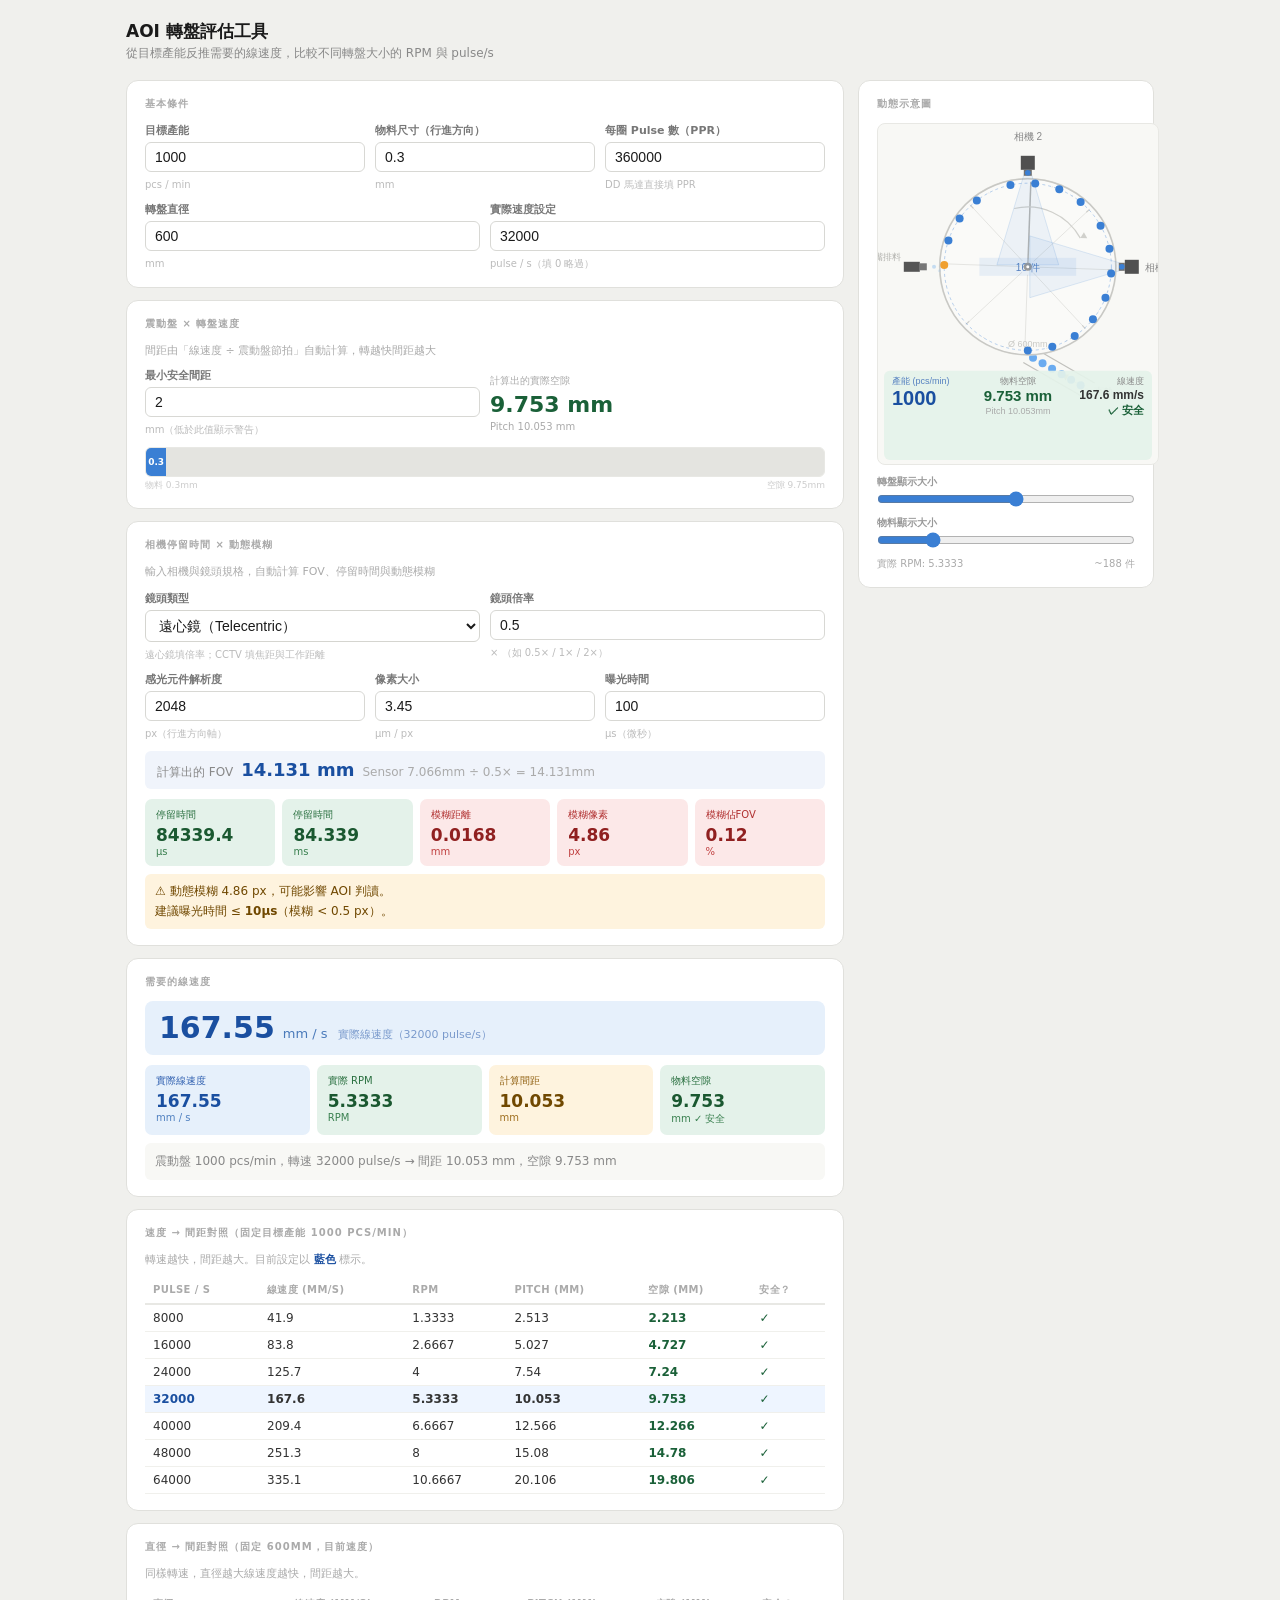
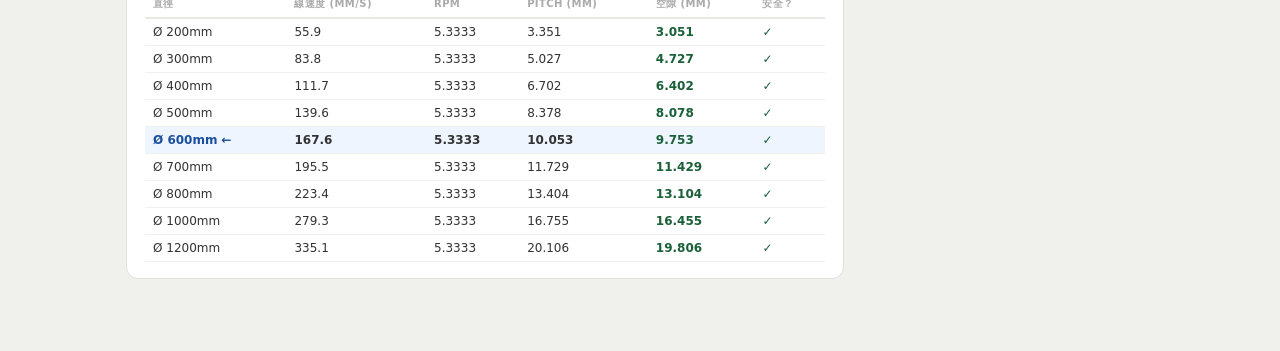
==== commit b4979d22: "Update index.html" ====
--- a/index.html
+++ b/index.html
@@ -1,4168 +1,789 @@
 <!DOCTYPE html>
-
 <html lang="zh-TW">
 <head>
-  <meta charset="UTF-8" />
-  <meta name="viewport" content="width=device-width, initial-scale=1.0, maximum-scale=1.0, user-scalable=no" />
-  <meta name="apple-mobile-web-app-capable" content="yes" />
-  <meta name="apple-mobile-web-app-status-bar-style" content="default" />
-  <meta name="apple-mobile-web-app-title" content="WordLens" />
-  <meta name="theme-color" content="#2c2825" />
-  <link rel="manifest" href="manifest.json" />
-  <title>WordLens</title>
-
-  <link href="https://fonts.googleapis.com/css2?family=Lora:ital,wght@0,400;0,600;1,400&family=Noto+Sans+TC:wght@400;500&display=swap" rel="stylesheet" />
-
-  <style>
-    :root {
-      --bg: #faf8f4;
-      --surface: #ffffff;
-      --ink: #2c2825;
-      --ink-muted: #7a7068;
-      --accent: #c0622f;
-      --accent-light: #f5e6dc;
-      --border: #e8e2d8;
-      --word-hover: #fdebd8;
-      --popup-bg: #2c2825;
-      --popup-text: #faf8f4;
-      --radius: 14px;
-      --shadow: 0 8px 32px rgba(44,40,37,0.18);
-    }
-
-    * { box-sizing: border-box; margin: 0; padding: 0; -webkit-tap-highlight-color: transparent; }
-
-    body {
-      font-family: 'Lora', Georgia, serif;
-      background: var(--bg);
-      color: var(--ink);
-      min-height: 100dvh;
-      display: flex;
-      flex-direction: column;
-    }
-
-    /* ── Header ── */
-    header {
-      background: var(--ink);
-      color: var(--bg);
-      padding: 16px 20px 14px;
-      display: flex;
-      align-items: center;
-      justify-content: space-between;
-      position: sticky;
-      top: 0;
-      z-index: 50;
-    }
-    .logo {
-      font-size: 1.25rem;
-      font-weight: 600;
-      letter-spacing: 0.03em;
-    }
-    .logo span { color: var(--accent); }
-    .tab-bar {
-      display: flex;
-      gap: 4px;
-      background: rgba(255,255,255,0.1);
-      border-radius: 8px;
-      padding: 3px;
-    }
-    .tab-btn {
-      border: none;
-      background: transparent;
-      color: rgba(255,255,255,0.6);
-      font-family: 'Noto Sans TC', sans-serif;
-      font-size: 0.72rem;
-      padding: 5px 8px;
-      border-radius: 6px;
-      cursor: pointer;
-      transition: all 0.2s;
-    }
-    .tab-btn.active {
-      background: var(--accent);
-      color: white;
-    }
-
-    /* ── Main ── */
-    main { flex: 1; padding: 20px; max-width: 700px; margin: 0 auto; width: 100%; }
-
-    /* ── Input View ── */
-    #input-view { display: flex; flex-direction: column; gap: 16px; }
-
-    .input-label {
-      font-family: 'Noto Sans TC', sans-serif;
-      font-size: 0.8rem;
-      color: var(--ink-muted);
-      letter-spacing: 0.05em;
-      text-transform: uppercase;
-    }
-
-    textarea {
-      width: 100%;
-      min-height: 220px;
-      border: 1.5px solid var(--border);
-      border-radius: var(--radius);
-      padding: 16px;
-      font-family: 'Lora', serif;
-      font-size: 1rem;
-      line-height: 1.7;
-      color: var(--ink);
-      background: var(--surface);
-      resize: vertical;
-      outline: none;
-      transition: border-color 0.2s;
-    }
-    textarea:focus { border-color: var(--accent); }
-    textarea::placeholder { color: var(--ink-muted); font-style: italic; }
-
-    .btn-primary {
-      background: var(--accent);
-      color: white;
-      border: none;
-      border-radius: var(--radius);
-      padding: 15px 24px;
-      font-family: 'Noto Sans TC', sans-serif;
-      font-size: 1rem;
-      font-weight: 500;
-      cursor: pointer;
-      display: flex;
-      align-items: center;
-      justify-content: center;
-      gap: 8px;
-      transition: opacity 0.2s, transform 0.15s;
-      -webkit-tap-highlight-color: transparent;
-    }
-    .btn-primary:active { opacity: 0.85; transform: scale(0.98); }
-
-    .sample-btn {
-      background: transparent;
-      border: 1.5px solid var(--border);
-      border-radius: var(--radius);
-      padding: 12px 20px;
-      font-family: 'Noto Sans TC', sans-serif;
-      font-size: 0.88rem;
-      color: var(--ink-muted);
-      cursor: pointer;
-      text-align: center;
-      transition: all 0.2s;
-    }
-    .sample-btn:active { background: var(--accent-light); border-color: var(--accent); color: var(--accent); }
-
-    /* ── Read View ── */
-    #read-view { display: none; flex-direction: column; gap: 16px; }
-
-    .article-header {
-      display: flex;
-      align-items: center;
-      justify-content: space-between;
-    }
-    .word-count {
-      font-family: 'Noto Sans TC', sans-serif;
-      font-size: 0.78rem;
-      color: var(--ink-muted);
-    }
-    .back-btn {
-      background: transparent;
-      border: 1.5px solid var(--border);
-      border-radius: 8px;
-      padding: 6px 14px;
-      font-family: 'Noto Sans TC', sans-serif;
-      font-size: 0.82rem;
-      color: var(--ink-muted);
-      cursor: pointer;
-    }
-    .back-btn:active { background: var(--border); }
-
-    .speed-bar {
-      display: flex;
-      align-items: center;
-      gap: 10px;
-      background: var(--surface);
-      border: 1.5px solid var(--border);
-      border-radius: var(--radius);
-      padding: 12px 16px;
-    }
-    .speed-label {
-      font-family: 'Noto Sans TC', sans-serif;
-      font-size: 0.82rem;
-      color: var(--ink-muted);
-      white-space: nowrap;
-    }
-    .speed-slider-wrap {
-      display: flex;
-      align-items: center;
-      gap: 10px;
-      flex: 1;
-    }
-    .speed-value {
-      font-family: 'Noto Sans TC', sans-serif;
-      font-size: 0.85rem;
-      font-weight: 600;
-      color: var(--accent);
-      min-width: 36px;
-      text-align: right;
-    }
-    .custom-slider {
-      flex: 1;
-      padding: 10px 0;
-      cursor: pointer;
-      touch-action: none;
-    }
-    .custom-track {
-      position: relative;
-      height: 4px;
-      background: #e8e2d8;
-      border-radius: 2px;
-    }
-    .custom-fill {
-      position: absolute;
-      left: 0; top: 0; bottom: 0;
-      background: #c0622f;
-      border-radius: 2px;
-      width: 56%;
-      pointer-events: none;
-    }
-    .custom-thumb {
-      position: absolute;
-      top: 50%;
-      left: 56%;
-      transform: translate(-50%, -50%);
-      width: 24px;
-      height: 24px;
-      border-radius: 50%;
-      background: #c0622f;
-      box-shadow: 0 2px 8px rgba(192,98,47,0.4);
-      pointer-events: none;
-    }
-    .custom-thumb.dragging { transform: translate(-50%, -50%) scale(1.2); }
-
-    .read-aloud-row {
-      display: flex;
-      gap: 8px;
-    }
-    .read-aloud-btn {
-      background: var(--surface);
-      border: 1.5px solid var(--border);
-      border-radius: var(--radius);
-      padding: 13px 18px;
-      font-family: 'Noto Sans TC', sans-serif;
-      font-size: 0.95rem;
-      color: var(--ink);
-      cursor: pointer;
-      display: flex;
-      align-items: center;
-      justify-content: center;
-      gap: 8px;
-      transition: all 0.2s;
-    }
-    .read-aloud-main { flex: 1; }
-    .read-aloud-pause {
-      width: 52px;
-      flex-shrink: 0;
-      font-size: 1.1rem;
-    }
-    .read-aloud-btn:active { opacity: 0.8; }
-    .read-aloud-btn.playing {
-      background: var(--accent-light);
-      border-color: var(--accent);
-      color: var(--accent);
-    }
-    .read-aloud-btn.paused {
-      background: #eef3ff;
-      border-color: #7b9cde;
-      color: #3a5fa8;
-    }
-    .read-aloud-btn.playing #read-aloud-icon {
-      animation: pulse-speak 0.55s ease-in-out infinite alternate;
-      display: inline-block;
-    }
-    @keyframes icon-pulse {
-      from { transform: scale(1); }
-      to   { transform: scale(1.2); }
-    }
-
-    .hint-bar {
-      background: var(--accent-light);
-      border: 1px solid #e8c4a8;
-      border-radius: 10px;
-      padding: 10px 14px;
-      font-family: 'Noto Sans TC', sans-serif;
-      font-size: 0.82rem;
-      color: var(--accent);
-      display: flex;
-      align-items: center;
-      gap: 8px;
-    }
-
-    #article-body {
-      background: var(--surface);
-      border: 1.5px solid var(--border);
-      border-radius: var(--radius);
-      padding: 22px 20px;
-      font-size: 1.05rem;
-      line-height: 1.85;
-      color: var(--ink);
-      min-height: 300px;
-    }
-
-    .word {
-      display: inline;
-      cursor: pointer;
-      border-radius: 4px;
-      padding: 1px 2px;
-      transition: background 0.12s, color 0.12s;
-      position: relative;
-    }
-    .word:hover { background: var(--word-hover); }
-    .word:active { background: #f8d5b8; transform: scale(0.97); }
-    .word.loading { background: var(--accent-light); }
-    .word.looked-up {
-      background: #fef0e6;
-      border-bottom: 2px solid var(--accent);
-      border-radius: 4px 4px 2px 2px;
-    }
-    .word.looked-up:hover { background: #fde3cc; }
-    .word.word-read {
-      color: #b8a898;
-      transition: color 0.2s;
-    }
-    .word.word-speaking {
-      background: #c0622f;
-      color: white !important;
-      border-radius: 4px;
-      padding: 1px 3px;
-      box-shadow: 0 2px 8px rgba(192,98,47,0.4);
-      transition: background 0.1s, color 0.1s;
-    }
-
-    /* ── Vocab List ── */
-    #vocab-view { display: none; flex-direction: column; gap: 12px; }
-
-    .vocab-empty {
-      text-align: center;
-      padding: 60px 20px;
-      color: var(--ink-muted);
-      font-style: italic;
-    }
-    .vocab-count {
-      font-family: 'Noto Sans TC', sans-serif;
-      font-size: 0.8rem;
-      color: var(--ink-muted);
-    }
-    .vocab-speed-bar {
-      display: flex;
-      align-items: center;
-      gap: 10px;
-      background: var(--surface);
-      border: 1.5px solid var(--border);
-      border-radius: var(--radius);
-      padding: 12px 16px;
-    }
-    .vocab-speak {
-      background: rgba(192,98,47,0.08);
-      border: none;
-      border-radius: 50%;
-      width: 32px;
-      height: 32px;
-      font-size: 0.95rem;
-      cursor: pointer;
-      display: flex;
-      align-items: center;
-      justify-content: center;
-      transition: transform 0.15s, background 0.15s;
-      flex-shrink: 0;
-    }
-    .vocab-speak:active { background: var(--accent-light); }
-
-    .vocab-card {
-      background: var(--surface);
-      border: 1.5px solid var(--border);
-      border-radius: var(--radius);
-      padding: 16px 18px;
-      display: flex;
-      align-items: center;
-      justify-content: space-between;
-      gap: 10px;
-    }
-    .vocab-en {
-      font-size: 1.1rem;
-      font-weight: 600;
-      color: var(--ink);
-      margin-bottom: 4px;
-    }
-    .vocab-zh {
-      font-family: 'Noto Sans TC', sans-serif;
-      font-size: 0.9rem;
-      color: var(--ink-muted);
-    }
-    .vocab-del {
-      background: none;
-      border: none;
-      color: var(--border);
-      font-size: 1.1rem;
-      cursor: pointer;
-      padding: 2px 6px;
-      border-radius: 6px;
-      flex-shrink: 0;
-    }
-    .vocab-del:active { background: #fde8e8; color: #c0392b; }
-
-    /* ── Popup ── */
-    #popup-overlay {
-      position: fixed;
-      inset: 0;
-      z-index: 300;
-      pointer-events: none;
-    }
-    #popup-overlay.active { pointer-events: all; }
-
-    #popup {
-      position: absolute;
-      background: var(--popup-bg);
-      color: var(--popup-text);
-      border-radius: 16px;
-      padding: 0;
-      width: min(320px, 88vw);
-      box-shadow: var(--shadow);
-      transform: scale(0.85) translateY(8px);
-      opacity: 0;
-      transition: all 0.22s cubic-bezier(0.34, 1.56, 0.64, 1);
-      pointer-events: none;
-      overflow: hidden;
-    }
-    #popup.show {
-      transform: scale(1) translateY(0);
-      opacity: 1;
-      pointer-events: all;
-    }
-
-    .popup-header {
-      background: rgba(255,255,255,0.08);
-      padding: 14px 18px 12px;
-      display: flex;
-      align-items: center;
-      justify-content: space-between;
-      border-bottom: 1px solid rgba(255,255,255,0.1);
-    }
-    .popup-word {
-      font-size: 1.3rem;
-      font-weight: 600;
-      letter-spacing: 0.02em;
-    }
-    .popup-close {
-      background: rgba(255,255,255,0.12);
-      border: none;
-      color: white;
-      width: 28px;
-      height: 28px;
-      border-radius: 50%;
-      font-size: 0.85rem;
-      cursor: pointer;
-      display: flex;
-      align-items: center;
-      justify-content: center;
-    }
-
-    .popup-speak-btn {
-      background: rgba(255,255,255,0.12);
-      border: none;
-      width: 34px;
-      height: 34px;
-      border-radius: 50%;
-      font-size: 1rem;
-      cursor: pointer;
-      display: flex;
-      align-items: center;
-      justify-content: center;
-      transition: background 0.2s, transform 0.15s;
-    }
-    .popup-speak-btn:active { background: rgba(255,255,255,0.28); transform: scale(0.88); }
-    .popup-speak-btn.speaking { animation: pulse-speak 0.55s ease-in-out infinite alternate; }
-    @keyframes pulse-speak {
-      from { background: rgba(192,98,47,0.35); }
-      to   { background: rgba(192,98,47,0.75); }
-    }
-
-    .popup-body { padding: 14px 18px; }
-
-    .popup-translation {
-      font-family: 'Noto Sans TC', sans-serif;
-      font-size: 1.05rem;
-      color: #f0ece6;
-      margin-bottom: 14px;
-      min-height: 24px;
-    }
-    .popup-translation.loading-text::after {
-      content: '';
-      display: inline-block;
-      width: 60px;
-      height: 14px;
-      background: linear-gradient(90deg, rgba(255,255,255,0.1) 25%, rgba(255,255,255,0.2) 50%, rgba(255,255,255,0.1) 75%);
-      background-size: 200% 100%;
-      animation: shimmer 1s infinite;
-      border-radius: 4px;
-      vertical-align: middle;
-    }
-
-    @keyframes shimmer {
-      0% { background-position: -200% 0; }
-      100% { background-position: 200% 0; }
-    }
-
-    .popup-actions {
-      display: flex;
-      gap: 8px;
-    }
-    .popup-save-btn {
-      flex: 1;
-      background: var(--accent);
-      color: white;
-      border: none;
-      border-radius: 10px;
-      padding: 10px;
-      font-family: 'Noto Sans TC', sans-serif;
-      font-size: 0.85rem;
-      cursor: pointer;
-      transition: opacity 0.2s;
-    }
-    .popup-save-btn:active { opacity: 0.8; }
-    .popup-meta {
-      display: flex;
-      gap: 6px;
-      flex-wrap: wrap;
-      margin-bottom: 8px;
-      min-height: 0;
-    }
-    .pos-badge {
-      font-family: 'Noto Sans TC', sans-serif;
-      font-size: 0.72rem;
-      padding: 2px 8px;
-      border-radius: 20px;
-      font-weight: 500;
-      letter-spacing: 0.03em;
-    }
-    .pos-noun     { background: rgba(96,165,250,0.2);  color: #93c5fd; }
-    .pos-verb     { background: rgba(167,243,208,0.2); color: #6ee7b7; }
-    .pos-adj      { background: rgba(253,230,138,0.2); color: #fcd34d; }
-    .pos-adv      { background: rgba(216,180,254,0.2); color: #c4b5fd; }
-    .pos-prep     { background: rgba(253,186,116,0.2); color: #fdba74; }
-    .pos-conj     { background: rgba(249,168,212,0.2); color: #f9a8d4; }
-    .pos-pron     { background: rgba(134,239,172,0.2); color: #86efac; }
-    .pos-other    { background: rgba(148,163,184,0.2); color: #94a3b8; }
-    .popup-phonetic {
-      font-family: 'Lora', serif;
-      font-size: 0.8rem;
-      color: rgba(255,255,255,0.45);
-      margin-bottom: 8px;
-      font-style: italic;
-    }
-    .popup-phrase-box {
-      background: rgba(255,255,255,0.07);
-      border-radius: 10px;
-      padding: 8px 12px;
-      margin-bottom: 8px;
-      border-left: 2px solid var(--accent);
-    }
-    .popup-phrase-label {
-      font-family: 'Noto Sans TC', sans-serif;
-      font-size: 0.68rem;
-      color: rgba(255,255,255,0.45);
-      letter-spacing: 0.06em;
-      text-transform: uppercase;
-      margin-bottom: 3px;
-    }
-    .popup-phrase-en {
-      font-size: 0.98rem;
-      font-weight: 700;
-      color: #fbbf7a;
-      margin-bottom: 2px;
-    }
-    .popup-phrase-zh {
-      font-family: 'Noto Sans TC', sans-serif;
-      font-size: 0.85rem;
-      color: rgba(255,255,255,0.75);
-    }
-
-    .popup-example {
-      font-family: 'Lora', serif;
-      font-size: 0.82rem;
-      color: rgba(255,255,255,0.55);
-      font-style: italic;
-      line-height: 1.5;
-      margin-bottom: 10px;
-      border-left: 2px solid rgba(192,98,47,0.5);
-      padding-left: 8px;
-    }
-    .popup-speed-row {
-      display: flex;
-      align-items: center;
-      justify-content: center;
-      gap: 12px;
-      margin-bottom: 12px;
-      background: rgba(255,255,255,0.06);
-      border-radius: 10px;
-      padding: 8px 12px;
-    }
-    .popup-speed-adj {
-      background: rgba(255,255,255,0.12);
-      border: none;
-      color: white;
-      width: 32px;
-      height: 32px;
-      border-radius: 50%;
-      font-size: 1.1rem;
-      cursor: pointer;
-      display: flex;
-      align-items: center;
-      justify-content: center;
-      transition: background 0.15s;
-    }
-    .popup-speed-adj:active { background: rgba(255,255,255,0.28); }
-    .popup-speed-display {
-      font-family: 'Noto Sans TC', sans-serif;
-      font-size: 0.9rem;
-      color: #c0622f;
-      font-weight: 600;
-      min-width: 40px;
-      text-align: center;
-    }
-    .popup-save-btn.saved {
-      background: #4a7c59;
-    }
-
-
-
-    /* ── Library ── */
-    #library-view { display: none; flex-direction: column; gap: 12px; }
-    .library-header {
-      display: flex;
-      align-items: center;
-      justify-content: space-between;
-    }
-    .review-btn {
-      background: var(--accent);
-      color: white;
-      border: none;
-      border-radius: 10px;
-      padding: 9px 16px;
-      font-family: 'Noto Sans TC', sans-serif;
-      font-size: 0.85rem;
-      cursor: pointer;
-      transition: opacity 0.2s;
-    }
-    .review-btn:active { opacity: 0.8; }
-    .lib-card {
-      background: var(--surface);
-      border: 1.5px solid var(--border);
-      border-radius: var(--radius);
-      padding: 14px 16px;
-    }
-    .lib-card-top {
-      display: flex;
-      align-items: flex-start;
-      justify-content: space-between;
-      gap: 10px;
-      margin-bottom: 6px;
-    }
-    .lib-en {
-      font-size: 1.05rem;
-      font-weight: 600;
-      color: var(--ink);
-    }
-    .lib-phonetic {
-      font-family: 'Lora', serif;
-      font-size: 0.78rem;
-      color: var(--ink-muted);
-      font-style: italic;
-      margin-top: 2px;
-    }
-    .lib-zh {
-      font-family: 'Noto Sans TC', sans-serif;
-      font-size: 0.88rem;
-      color: var(--ink-muted);
-      margin-bottom: 4px;
-    }
-    .lib-pos-row { display: flex; gap: 5px; flex-wrap: wrap; margin-bottom: 5px; }
-    .lib-example {
-      font-family: 'Lora', serif;
-      font-size: 0.8rem;
-      color: var(--ink-muted);
-      font-style: italic;
-      border-left: 2px solid var(--border);
-      padding-left: 8px;
-      line-height: 1.5;
-    }
-    .lib-del {
-      background: none;
-      border: none;
-      color: var(--border);
-      font-size: 1rem;
-      cursor: pointer;
-      padding: 2px 6px;
-      border-radius: 6px;
-      flex-shrink: 0;
-    }
-    .lib-del:active { background: #fde8e8; color: #c0392b; }
-
-    /* ── Flashcard ── */
-    #flashcard-overlay {
-      position: fixed;
-      inset: 0;
-      background: var(--bg);
-      z-index: 400;
-      display: flex;
-      flex-direction: column;
-      padding: 20px;
-    }
-    .flashcard-wrap {
-      display: flex;
-      flex-direction: column;
-      align-items: center;
-      gap: 20px;
-      height: 100%;
-    }
-    .flashcard-progress {
-      width: 100%;
-      height: 4px;
-      background: var(--border);
-      border-radius: 2px;
-    }
-    .flashcard-progress-bar {
-      height: 100%;
-      background: var(--accent);
-      border-radius: 2px;
-      transition: width 0.3s;
-      width: 0%;
-    }
-    .flashcard {
-      flex: 1;
-      width: 100%;
-      background: var(--surface);
-      border: 1.5px solid var(--border);
-      border-radius: 20px;
-      display: flex;
-      flex-direction: column;
-      align-items: center;
-      justify-content: center;
-      padding: 32px 24px;
-      text-align: center;
-      cursor: pointer;
-      user-select: none;
-      box-shadow: 0 4px 20px rgba(44,40,37,0.08);
-    }
-    .fc-front, .fc-back { width: 100%; }
-    .fc-word {
-      font-size: 2rem;
-      font-weight: 700;
-      color: var(--ink);
-      margin-bottom: 8px;
-    }
-    .fc-phonetic {
-      font-family: 'Lora', serif;
-      font-size: 0.95rem;
-      color: var(--ink-muted);
-      font-style: italic;
-      margin-bottom: 16px;
-    }
-    .fc-tap-hint {
-      font-family: 'Noto Sans TC', sans-serif;
-      font-size: 0.82rem;
-      color: var(--border);
-      margin-top: 24px;
-    }
-    .fc-pos {
-      display: flex;
-      gap: 6px;
-      justify-content: center;
-      flex-wrap: wrap;
-      margin-bottom: 14px;
-    }
-    .fc-translation {
-      font-family: 'Noto Sans TC', sans-serif;
-      font-size: 1.4rem;
-      font-weight: 600;
-      color: var(--accent);
-      margin-bottom: 16px;
-    }
-    .fc-example {
-      font-family: 'Lora', serif;
-      font-size: 0.88rem;
-      color: var(--ink-muted);
-      font-style: italic;
-      line-height: 1.6;
-      border-top: 1px solid var(--border);
-      padding-top: 12px;
-      margin-top: 4px;
-    }
-    .fc-btn-row {
-      display: flex;
-      gap: 12px;
-      width: 100%;
-    }
-    .fc-btn {
-      flex: 1;
-      padding: 16px;
-      border: none;
-      border-radius: 14px;
-      font-family: 'Noto Sans TC', sans-serif;
-      font-size: 1rem;
-      font-weight: 600;
-      cursor: pointer;
-      transition: opacity 0.2s;
-    }
-    .fc-btn:active { opacity: 0.8; }
-    .fc-wrong { background: #fde8e8; color: #c0392b; }
-    .fc-right { background: #e8f5ee; color: #2d7a4f; }
-    .lib-io-row {
-      display: flex;
-      gap: 8px;
-    }
-    .lib-io-btn {
-      flex: 1;
-      background: var(--surface);
-      border: 1.5px solid var(--border);
-      border-radius: 10px;
-      padding: 10px;
-      font-family: 'Noto Sans TC', sans-serif;
-      font-size: 0.82rem;
-      color: var(--ink-muted);
-      cursor: pointer;
-      text-align: center;
-      transition: all 0.15s;
-      display: block;
-    }
-    .lib-io-btn:active { background: var(--accent-light); color: var(--accent); border-color: var(--accent); }
-
-    .fc-close {
-      background: transparent;
-      border: 1.5px solid var(--border);
-      border-radius: 10px;
-      padding: 10px 20px;
-      font-family: 'Noto Sans TC', sans-serif;
-      font-size: 0.85rem;
-      color: var(--ink-muted);
-      cursor: pointer;
-    }
-    .fc-done {
-      display: flex;
-      flex-direction: column;
-      align-items: center;
-      gap: 12px;
-    }
-    .fc-done-emoji { font-size: 3rem; }
-    .fc-done-title {
-      font-size: 1.3rem;
-      font-weight: 700;
-      color: var(--ink);
-    }
-    .fc-done-sub {
-      font-family: 'Noto Sans TC', sans-serif;
-      font-size: 0.9rem;
-      color: var(--ink-muted);
-    }
-    /* ── Daily Articles ── */
-    .daily-header {
-      display: flex;
-      align-items: center;
-      justify-content: space-between;
-    }
-    .daily-title {
-      font-size: 1rem;
-      font-weight: 600;
-      color: var(--ink);
-    }
-    .daily-refresh {
-      background: transparent;
-      border: 1.5px solid var(--border);
-      border-radius: 8px;
-      padding: 5px 12px;
-      font-family: 'Noto Sans TC', sans-serif;
-      font-size: 0.78rem;
-      color: var(--ink-muted);
-      cursor: pointer;
-      transition: all 0.15s;
-    }
-    .daily-refresh:active { background: var(--accent-light); color: var(--accent); border-color: var(--accent); }
-    .daily-refresh.spinning { opacity: 0.5; pointer-events: none; }
-
-    .news-source-toggle {
-      display: flex;
-      background: rgba(255,255,255,0.08);
-      border-radius: 8px;
-      padding: 2px;
-      gap: 2px;
-    }
-    .nsrc-btn {
-      border: none;
-      background: transparent;
-      color: rgba(255,255,255,0.55);
-      font-family: 'Noto Sans TC', sans-serif;
-      font-size: 0.72rem;
-      padding: 4px 8px;
-      border-radius: 6px;
-      cursor: pointer;
-      white-space: nowrap;
-      transition: all 0.15s;
-    }
-    .nsrc-btn.active {
-      background: var(--accent);
-      color: white;
-    }
-
-    .art-read-btn {
-      margin-top: 8px;
-      background: var(--accent-light);
-      border: 1px solid #e8c4a8;
-      border-radius: 8px;
-      padding: 6px 12px;
-      font-family: 'Noto Sans TC', sans-serif;
-      font-size: 0.78rem;
-      color: var(--accent);
-      cursor: pointer;
-      transition: all 0.15s;
-    }
-    .art-read-btn:active { opacity: 0.75; }
-
-    .rss-header {
-      display: flex;
-      align-items: center;
-      justify-content: space-between;
-      margin-top: 4px;
-    }
-    .rss-card {
-      background: var(--surface);
-      border: 1.5px solid var(--border);
-      border-radius: var(--radius);
-      padding: 14px 16px;
-      cursor: pointer;
-      transition: all 0.15s;
-      display: flex;
-      gap: 12px;
-      align-items: flex-start;
-    }
-    .rss-card:active { transform: scale(0.98); }
-    .rss-card:hover { border-color: #d4c8bc; box-shadow: 0 4px 12px rgba(44,40,37,0.08); }
-    .rss-icon {
-      width: 44px;
-      height: 44px;
-      border-radius: 10px;
-      background: linear-gradient(135deg, #1e40af, #3b82f6);
-      display: flex;
-      align-items: center;
-      justify-content: center;
-      font-size: 1.3rem;
-      flex-shrink: 0;
-    }
-    .rss-title {
-      font-size: 0.92rem;
-      font-weight: 600;
-      color: var(--ink);
-      line-height: 1.4;
-      margin-bottom: 4px;
-      display: -webkit-box;
-      -webkit-line-clamp: 2;
-      -webkit-box-orient: vertical;
-      overflow: hidden;
-    }
-    .rss-meta {
-      font-family: 'Noto Sans TC', sans-serif;
-      font-size: 0.75rem;
-      color: var(--ink-muted);
-    }
-    .espn-img {
-      width: 60px;
-      height: 60px;
-      border-radius: 10px;
-      background-size: cover;
-      background-position: center;
-      flex-shrink: 0;
-    }
-
-    .rss-loading {
-      text-align: center;
-      padding: 20px;
-      font-family: 'Noto Sans TC', sans-serif;
-      font-size: 0.85rem;
-      color: var(--ink-muted);
-    }
-
-    .art-date {
-      font-family: 'Noto Sans TC', sans-serif;
-      font-size: 0.75rem;
-      color: var(--ink-muted);
-      margin-top: 4px;
-    }
-    .art-style-badge {
-      display: inline-block;
-      font-family: 'Noto Sans TC', sans-serif;
-      font-size: 0.7rem;
-      padding: 1px 7px;
-      border-radius: 10px;
-      margin-bottom: 4px;
-      font-weight: 600;
-    }
-    .badge-news { background: #fee2e2; color: #991b1b; }
-    .badge-magazine { background: #e0e7ff; color: #3730a3; }
-    .badge-article { background: #d1fae5; color: #065f46; }
-
-    /* ── Explore View ── */
-    #explore-view { display: flex; flex-direction: column; gap: 14px; }
-
-    .gen-card {
-      background: linear-gradient(135deg, #2c2825 0%, #3d3530 100%);
-      border-radius: var(--radius);
-      padding: 18px;
-      display: flex;
-      flex-direction: column;
-      gap: 12px;
-    }
-    .gen-title {
-      font-family: 'Noto Sans TC', sans-serif;
-      font-size: 1rem;
-      font-weight: 600;
-      color: white;
-    }
-    .gen-filters { display: flex; gap: 8px; }
-    .gen-select {
-      flex: 1;
-      background: rgba(255,255,255,0.1);
-      border: 1px solid rgba(255,255,255,0.2);
-      border-radius: 10px;
-      color: white;
-      font-family: 'Noto Sans TC', sans-serif;
-      font-size: 0.85rem;
-      padding: 8px 10px;
-      outline: none;
-      -webkit-appearance: none;
-    }
-    .gen-select option { background: #2c2825; color: white; }
-
-    .api-key-row {
-      display: flex;
-      gap: 6px;
-    }
-    .api-key-input {
-      flex: 1;
-      background: rgba(255,255,255,0.1);
-      border: 1px solid rgba(255,255,255,0.2);
-      border-radius: 10px;
-      color: white;
-      font-family: 'Noto Sans TC', sans-serif;
-      font-size: 0.82rem;
-      padding: 8px 10px;
-      outline: none;
-      min-width: 0;
-    }
-    .api-key-input::placeholder { color: rgba(255,255,255,0.4); }
-    .api-key-save {
-      background: rgba(255,255,255,0.15);
-      border: 1px solid rgba(255,255,255,0.25);
-      border-radius: 10px;
-      color: white;
-      font-family: 'Noto Sans TC', sans-serif;
-      font-size: 0.82rem;
-      padding: 8px 12px;
-      cursor: pointer;
-      white-space: nowrap;
-      transition: background 0.15s;
-    }
-    .api-key-save:active { background: rgba(255,255,255,0.3); }
-    #api-key-status {
-      font-family: 'Noto Sans TC', sans-serif;
-      font-size: 0.78rem;
-      min-height: 0;
-    }
-
-    .paste-section {
-      background: var(--surface);
-      border: 1.5px solid var(--border);
-      border-radius: var(--radius);
-      overflow: hidden;
-    }
-    .paste-section summary {
-      font-family: 'Noto Sans TC', sans-serif;
-      font-size: 0.88rem;
-      color: var(--ink-muted);
-      padding: 13px 16px;
-      cursor: pointer;
-      list-style: none;
-    }
-    .paste-section summary::-webkit-details-marker { display: none; }
-    .paste-inner {
-      padding: 0 16px 16px;
-      display: flex;
-      flex-direction: column;
-      gap: 10px;
-    }
-    .paste-inner textarea {
-      min-height: 140px;
-    }
-
-    .filter-row {
-      display: flex;
-      gap: 6px;
-      overflow-x: auto;
-      padding-bottom: 4px;
-      scrollbar-width: none;
-    }
-    .filter-row::-webkit-scrollbar { display: none; }
-    .filter-btn {
-      flex-shrink: 0;
-      background: var(--surface);
-      border: 1.5px solid var(--border);
-      border-radius: 20px;
-      padding: 6px 14px;
-      font-family: 'Noto Sans TC', sans-serif;
-      font-size: 0.8rem;
-      color: var(--ink-muted);
-      cursor: pointer;
-      white-space: nowrap;
-      transition: all 0.15s;
-    }
-    .filter-btn.active {
-      background: var(--ink);
-      border-color: var(--ink);
-      color: white;
-    }
-
-    .art-card {
-      background: var(--surface);
-      border: 1.5px solid var(--border);
-      border-radius: var(--radius);
-      overflow: hidden;
-      cursor: pointer;
-      transition: transform 0.15s, box-shadow 0.15s;
-    }
-    .art-card:active { transform: scale(0.98); }
-    .art-card:hover { box-shadow: 0 6px 20px rgba(44,40,37,0.1); }
-
-    .art-cover {
-      height: 130px;
-      display: flex;
-      align-items: center;
-      justify-content: center;
-      font-size: 3.5rem;
-      position: relative;
-    }
-    .art-level-badge {
-      position: absolute;
-      top: 10px;
-      left: 10px;
-      background: rgba(0,0,0,0.55);
-      backdrop-filter: blur(4px);
-      color: white;
-      font-family: 'Noto Sans TC', sans-serif;
-      font-size: 0.75rem;
-      font-weight: 700;
-      padding: 3px 9px;
-      border-radius: 20px;
-      letter-spacing: 0.05em;
-    }
-    .art-topic-badge {
-      position: absolute;
-      top: 10px;
-      right: 10px;
-      font-size: 1.1rem;
-    }
-    .art-body { padding: 14px 16px; }
-    .art-title-zh {
-      font-family: 'Noto Sans TC', sans-serif;
-      font-size: 1rem;
-      font-weight: 600;
-      color: var(--ink);
-      margin-bottom: 4px;
-    }
-    .art-preview {
-      font-size: 0.85rem;
-      color: var(--ink-muted);
-      line-height: 1.5;
-      display: -webkit-box;
-      -webkit-line-clamp: 2;
-      -webkit-box-orient: vertical;
-      overflow: hidden;
-    }
-
-    /* ── Full Translation ── */
-    .translate-all-btn {
-      width: 100%;
-      background: var(--surface);
-      border: 1.5px solid var(--border);
-      border-radius: var(--radius);
-      padding: 13px 18px;
-      font-family: 'Noto Sans TC', sans-serif;
-      font-size: 0.92rem;
-      color: var(--ink-muted);
-      cursor: pointer;
-      display: flex;
-      align-items: center;
-      justify-content: center;
-      gap: 8px;
-      transition: all 0.2s;
-    }
-    .translate-all-btn:active { opacity: 0.8; }
-    .translate-all-btn.loaded {
-      color: var(--ink);
-      border-color: #b0c4b1;
-    }
-    .translation-divider {
-      display: flex;
-      align-items: center;
-      gap: 12px;
-      font-family: 'Noto Sans TC', sans-serif;
-      font-size: 0.78rem;
-      color: var(--ink-muted);
-      letter-spacing: 0.08em;
-    }
-    .translation-divider::before,
-    .translation-divider::after {
-      content: '';
-      flex: 1;
-      height: 1px;
-      background: var(--border);
-    }
-    .translation-body {
-      background: var(--surface);
-      border: 1.5px solid var(--border);
-      border-radius: var(--radius);
-      padding: 20px;
-      font-family: 'Noto Sans TC', sans-serif;
-      font-size: 0.95rem;
-      line-height: 1.9;
-      color: var(--ink-muted);
-      white-space: pre-wrap;
-    }
-    .translation-loading {
-      text-align: center;
-      padding: 24px;
-      color: var(--ink-muted);
-      font-family: 'Noto Sans TC', sans-serif;
-      font-size: 0.88rem;
-    }
-
-    /* ── Chat View ── */
-    #chat-view { display:none; flex-direction:column; gap:0; flex:1; min-height:0; }
-
-    .mode-card {
-      background: var(--surface);
-      border: 1.5px solid var(--border);
-      border-radius: var(--radius);
-      padding: 18px;
-      cursor: pointer;
-      transition: all 0.15s;
-      display: flex;
-      gap: 14px;
-      align-items: flex-start;
-    }
-    .mode-card:active { transform: scale(0.98); border-color: var(--accent); }
-    .mode-icon { font-size: 1.8rem; flex-shrink: 0; }
-    .mode-title { font-size: 1rem; font-weight: 600; color: var(--ink); margin-bottom: 4px; }
-    .mode-desc { font-family:'Noto Sans TC',sans-serif; font-size:0.82rem; color:var(--ink-muted); line-height:1.5; }
-
-    .scenario-grid { display:flex; flex-direction:column; gap:10px; }
-    .scenario-pill {
-      background: var(--surface);
-      border: 1.5px solid var(--border);
-      border-radius: 12px;
-      padding: 12px 16px;
-      cursor: pointer;
-      font-family:'Noto Sans TC',sans-serif;
-      font-size:0.9rem;
-      color:var(--ink);
-      transition: all 0.15s;
-      display:flex;
-      gap:10px;
-      align-items:center;
-    }
-    .scenario-pill:active { background:var(--accent-light); border-color:var(--accent); }
-
-    .chat-topbar {
-      background: var(--ink);
-      padding: 10px 16px;
-      display:flex;
-      align-items:center;
-      justify-content:space-between;
-      border-radius: var(--radius) var(--radius) 0 0;
-    }
-    .chat-scenario-label {
-      font-family:'Noto Sans TC',sans-serif;
-      font-size:0.82rem;
-      color:rgba(255,255,255,0.7);
-    }
-    .chat-top-btn {
-      background: rgba(255,255,255,0.12);
-      border: none;
-      color:white;
-      border-radius:8px;
-      padding:6px 12px;
-      font-family:'Noto Sans TC',sans-serif;
-      font-size:0.78rem;
-      cursor:pointer;
-      transition:background 0.15s;
-    }
-    .chat-top-btn:active { background:rgba(255,255,255,0.25); }
-    .chat-top-btn.danger { background:rgba(192,98,47,0.4); }
-    .chat-top-btn.active { background:var(--accent); }
-
-    #chat-messages {
-      flex:1;
-      overflow-y:auto;
-      padding:16px;
-      display:flex;
-      flex-direction:column;
-      gap:12px;
-      background:var(--bg);
-      min-height:200px;
-      max-height: calc(100dvh - 280px);
-    }
-
-    .msg-wrap { display:flex; flex-direction:column; gap:4px; }
-    .msg-wrap.user { align-items:flex-end; }
-    .msg-wrap.ai   { align-items:flex-start; }
-
-    .msg-bubble {
-      max-width:80%;
-      padding:10px 14px;
-      border-radius:18px;
-      font-size:0.95rem;
-      line-height:1.55;
-    }
-    .msg-wrap.user .msg-bubble {
-      background:var(--accent);
-      color:white;
-      border-bottom-right-radius:4px;
-    }
-    .msg-wrap.ai .msg-bubble {
-      background:var(--surface);
-      border:1.5px solid var(--border);
-      color:var(--ink);
-      border-bottom-left-radius:4px;
-    }
-    .msg-translation {
-      font-family:'Noto Sans TC',sans-serif;
-      font-size:0.8rem;
-      color:var(--ink-muted);
-      max-width:80%;
-      padding:4px 8px;
-      background:rgba(0,0,0,0.04);
-      border-radius:8px;
-      display:none;
-      line-height:1.5;
-    }
-    .msg-translation.visible { display:block; }
-
-    .chat-input-bar {
-      display:flex;
-      gap:8px;
-      padding:12px 14px;
-      background:var(--surface);
-      border-top:1.5px solid var(--border);
-      align-items:flex-end;
-    }
-    .chat-input {
-      flex:1;
-      border:1.5px solid var(--border);
-      border-radius:12px;
-      padding:10px 14px;
-      font-family:'Lora',serif;
-      font-size:0.95rem;
-      color:var(--ink);
-      background:var(--bg);
-      outline:none;
-      resize:none;
-      max-height:100px;
-      line-height:1.4;
-    }
-    .chat-input:focus { border-color:var(--accent); }
-    .chat-send-btn {
-      background:var(--accent);
-      color:white;
-      border:none;
-      border-radius:50%;
-      width:40px;
-      height:40px;
-      font-size:1rem;
-      cursor:pointer;
-      display:flex;
-      align-items:center;
-      justify-content:center;
-      flex-shrink:0;
-      transition:opacity 0.15s;
-    }
-    .chat-send-btn:active { opacity:0.8; }
-    .chat-send-btn:disabled { opacity:0.4; }
-
-    .typing-bubble {
-      background:var(--surface);
-      border:1.5px solid var(--border);
-      border-radius:18px;
-      border-bottom-left-radius:4px;
-      padding:12px 16px;
-      display:inline-flex;
-      gap:4px;
-      align-items:center;
-    }
-    .typing-dot {
-      width:6px; height:6px;
-      border-radius:50%;
-      background:var(--ink-muted);
-      animation: typingBounce 1s infinite;
-    }
-    .typing-dot:nth-child(2) { animation-delay:0.15s; }
-    .typing-dot:nth-child(3) { animation-delay:0.3s; }
-    @keyframes typingBounce {
-      0%,60%,100% { transform:translateY(0); }
-      30% { transform:translateY(-5px); }
-    }
-
-    /* Voice Mode */
-    .mic-btn {
-      width: 44px;
-      height: 44px;
-      border-radius: 50%;
-      border: none;
-      background: var(--surface);
-      border: 1.5px solid var(--border);
-      font-size: 1.2rem;
-      cursor: pointer;
-      display: flex;
-      align-items: center;
-      justify-content: center;
-      flex-shrink: 0;
-      transition: all 0.2s;
-    }
-    .mic-btn.recording {
-      background: #fee2e2;
-      border-color: #ef4444;
-      animation: mic-pulse 0.8s ease-in-out infinite alternate;
-    }
-    @keyframes mic-pulse {
-      from { box-shadow: 0 0 0 0 rgba(239,68,68,0.4); }
-      to   { box-shadow: 0 0 0 10px rgba(239,68,68,0); }
-    }
-    .chat-top-btn.voice-on {
-      background: #ef4444;
-    }
-    .voice-status {
-      text-align: center;
-      font-family: 'Noto Sans TC', sans-serif;
-      font-size: 0.8rem;
-      color: var(--ink-muted);
-      padding: 4px 0;
-      min-height: 20px;
-    }
-    .voice-status.active { color: #ef4444; }
-
-    /* Feedback */
-    .feedback-header {
-      display:flex;
-      align-items:center;
-      justify-content:space-between;
-    }
-    .feedback-title {
-      font-size:1.1rem;
-      font-weight:600;
-      color:var(--ink);
-    }
-    .feedback-score {
-      background:var(--accent);
-      color:white;
-      border-radius:var(--radius);
-      padding:16px;
-      text-align:center;
-      font-family:'Noto Sans TC',sans-serif;
-    }
-    .feedback-score-num { font-size:2.5rem; font-weight:700; }
-    .feedback-score-label { font-size:0.85rem; opacity:0.85; }
-    .feedback-section {
-      background:var(--surface);
-      border:1.5px solid var(--border);
-      border-radius:var(--radius);
-      padding:16px;
-    }
-    .feedback-section-title {
-      font-family:'Noto Sans TC',sans-serif;
-      font-size:0.8rem;
-      color:var(--ink-muted);
-      margin-bottom:10px;
-      text-transform:uppercase;
-      letter-spacing:0.06em;
-    }
-    .feedback-item {
-      font-family:'Noto Sans TC',sans-serif;
-      font-size:0.88rem;
-      color:var(--ink);
-      line-height:1.6;
-      padding:8px 0;
-      border-bottom:1px solid var(--border);
-    }
-    .feedback-item:last-child { border-bottom:none; }
-    .feedback-item .wrong { color:#c0392b; font-family:'Lora',serif; }
-    .feedback-item .right { color:#2d7a4f; font-family:'Lora',serif; }
-
-    /* ── Mode Toggle ── */
-    .mode-toggle-bar {
-      display: flex;
-      gap: 6px;
-      background: var(--surface);
-      border: 1.5px solid var(--border);
-      border-radius: 12px;
-      padding: 4px;
-    }
-    .mode-btn {
-      flex: 1;
-      border: none;
-      background: transparent;
-      border-radius: 9px;
-      padding: 8px 12px;
-      font-family: 'Noto Sans TC', sans-serif;
-      font-size: 0.85rem;
-      color: var(--ink-muted);
-      cursor: pointer;
-      transition: all 0.15s;
-    }
-    .mode-btn.active {
-      background: var(--ink);
-      color: white;
-    }
-
-    /* ── Sentence Highlight ── */
-    .sentence {
-      cursor: pointer;
-      border-radius: 4px;
-      transition: background 0.15s;
-      padding: 1px 0;
-    }
-    .sentence:hover { background: rgba(192,98,47,0.07); }
-    .sentence.selected { background: rgba(192,98,47,0.15); }
-
-    /* ── Sentence Panel ── */
-    .sent-panel {
-      position: fixed;
-      bottom: 0;
-      left: 0;
-      right: 0;
-      background: var(--surface);
-      border-radius: 20px 20px 0 0;
-      box-shadow: 0 -8px 32px rgba(44,40,37,0.18);
-      z-index: 300;
-      max-height: 70dvh;
-      display: flex;
-      flex-direction: column;
-      animation: slideUp 0.25s cubic-bezier(0.34,1.56,0.64,1);
-    }
-    @keyframes slideUp {
-      from { transform: translateY(100%); }
-      to   { transform: translateY(0); }
-    }
-    .sent-panel-handle {
-      width: 40px; height: 4px;
-      background: var(--border);
-      border-radius: 2px;
-      margin: 10px auto 0;
-      flex-shrink: 0;
-    }
-    .sent-panel-header {
-      display: flex;
-      align-items: center;
-      justify-content: space-between;
-      padding: 10px 20px 8px;
-      flex-shrink: 0;
-      border-bottom: 1px solid var(--border);
-    }
-    .sent-panel-title {
-      font-family: 'Noto Sans TC', sans-serif;
-      font-size: 0.85rem;
-      color: var(--ink-muted);
-      font-weight: 600;
-    }
-    .sent-panel-close {
-      background: var(--border);
-      border: none;
-      border-radius: 50%;
-      width: 26px; height: 26px;
-      font-size: 0.75rem;
-      cursor: pointer;
-      color: var(--ink-muted);
-    }
-    .sent-panel-body {
-      overflow-y: auto;
-      padding: 14px 20px 30px;
-      display: flex;
-      flex-direction: column;
-      gap: 14px;
-    }
-    .sent-section { display: flex; flex-direction: column; gap: 6px; }
-    .sent-section-label {
-      font-family: 'Noto Sans TC', sans-serif;
-      font-size: 0.72rem;
-      color: var(--ink-muted);
-      text-transform: uppercase;
-      letter-spacing: 0.06em;
-      font-weight: 600;
-    }
-    .sent-orig {
-      font-size: 0.95rem;
-      line-height: 1.65;
-      color: var(--ink);
-      font-style: italic;
-    }
-    .sent-zh {
-      font-family: 'Noto Sans TC', sans-serif;
-      font-size: 1rem;
-      color: var(--ink);
-      line-height: 1.65;
-    }
-    .grammar-row {
-      display: flex;
-      gap: 8px;
-      align-items: flex-start;
-      padding: 8px 10px;
-      background: var(--bg);
-      border-radius: 10px;
-      margin-bottom: 4px;
-    }
-    .grammar-part {
-      font-size: 0.88rem;
-      color: var(--ink);
-      font-weight: 600;
-      min-width: 0;
-      flex: 1;
-    }
-    .grammar-role {
-      font-family: 'Noto Sans TC', sans-serif;
-      font-size: 0.78rem;
-      color: var(--accent);
-      background: var(--accent-light);
-      padding: 2px 8px;
-      border-radius: 10px;
-      white-space: nowrap;
-      flex-shrink: 0;
-    }
-    .grammar-note {
-      font-family: 'Noto Sans TC', sans-serif;
-      font-size: 0.75rem;
-      color: var(--ink-muted);
-      width: 100%;
-      margin-top: 2px;
-    }
-    .sent-phrases-wrap { display: flex; flex-wrap: wrap; gap: 8px; }
-    .phrase-chip {
-      background: var(--bg);
-      border: 1.5px solid var(--border);
-      border-radius: 10px;
-      padding: 6px 12px;
-      display: flex;
-      flex-direction: column;
-      gap: 2px;
-    }
-    .phrase-en { font-size: 0.88rem; font-weight: 600; color: var(--ink); }
-    .phrase-zh { font-family: 'Noto Sans TC', sans-serif; font-size: 0.75rem; color: var(--ink-muted); }
-
-    /* ── Reading Progress Bar ── */
-    #reading-progress-bar {
-      position: sticky;
-      top: 53px;
-      z-index: 49;
-      height: 3px;
-      background: var(--border);
-    }
-    #reading-progress-fill {
-      height: 100%;
-      background: linear-gradient(to right, var(--accent), #e8854a);
-      width: 0%;
-      transition: width 0.1s linear;
-    }
-
-    /* ── View transition animations ── */
-    .view-enter {
-      animation: viewIn 0.22s cubic-bezier(0.22, 1, 0.36, 1) both;
-    }
-    @keyframes viewIn {
-      from { opacity: 0; transform: translateY(10px); }
-      to   { opacity: 1; transform: translateY(0); }
-    }
-
-    /* ── Card hover effects ── */
-    .vocab-card {
-      transition: border-color 0.15s, box-shadow 0.15s, transform 0.15s;
-    }
-    .vocab-card:hover {
-      border-color: #d4c8bc;
-      box-shadow: 0 4px 16px rgba(44,40,37,0.07);
-      transform: translateY(-1px);
-    }
-    .lib-card {
-      transition: border-color 0.15s, box-shadow 0.15s, transform 0.15s;
-    }
-    .lib-card:hover {
-      border-color: #d4c8bc;
-      box-shadow: 0 4px 16px rgba(44,40,37,0.07);
-      transform: translateY(-1px);
-    }
-
-    /* ── Popup spring upgrade ── */
-    #popup.show {
-      transform: scale(1) translateY(0);
-      opacity: 1;
-      pointer-events: all;
-    }
-
-    /* ── Tab active indicator ── */
-    .tab-btn {
-      position: relative;
-    }
-    .tab-btn.active::after {
-      content: '';
-      position: absolute;
-      bottom: -3px;
-      left: 50%;
-      transform: translateX(-50%);
-      width: 4px;
-      height: 4px;
-      background: white;
-      border-radius: 50%;
-    }
-
-    /* ── Article word appear animation ── */
-    @keyframes wordFadeIn {
-      from { opacity: 0; transform: translateY(4px); }
-      to   { opacity: 1; transform: translateY(0); }
-    }
-    #article-body {
-      animation: wordFadeIn 0.3s ease both;
-    }
-
-    /* ── Flashcard flip animation ── */
-    .flashcard {
-      transition: box-shadow 0.2s;
-    }
-    .flashcard:hover {
-      box-shadow: 0 8px 32px rgba(44,40,37,0.13);
-    }
-    .flashcard:active {
-      transform: scale(0.985);
-    }
-
-    /* ── Save btn pulse ── */
-    @keyframes savePulse {
-      0%   { transform: scale(1); }
-      40%  { transform: scale(1.06); }
-      100% { transform: scale(1); }
-    }
-    .popup-save-btn.pulse {
-      animation: savePulse 0.3s ease;
-    }
-  </style>
-
+<meta charset="UTF-8">
+<meta name="viewport" content="width=device-width,initial-scale=1">
+<title>AOI 轉盤評估工具</title>
+<style>
+*{box-sizing:border-box;margin:0;padding:0}
+body{font-family:'Segoe UI',system-ui,sans-serif;font-size:14px;background:#f0f0ed;color:#1a1a1a;min-height:100vh}
+.wrap{max-width:1060px;margin:0 auto;padding:20px 16px 60px}
+h1{font-size:17px;font-weight:700;margin-bottom:2px}
+.sub{font-size:12px;color:#888;margin-bottom:18px}
+.layout{display:flex;gap:14px;align-items:flex-start}
+.left-col{flex:1;min-width:0}
+.right-col{width:296px;flex-shrink:0}
+.sticky-card{position:sticky;top:16px}
+.card{background:#fff;border:1px solid #e0e0dc;border-radius:12px;padding:16px 18px;margin-bottom:12px}
+.sl{font-size:10px;font-weight:700;letter-spacing:.1em;text-transform:uppercase;color:#aaa;margin-bottom:12px}
+.g2{display:grid;grid-template-columns:1fr 1fr;gap:10px}
+.g3{display:grid;grid-template-columns:1fr 1fr 1fr;gap:10px}
+.fld{display:flex;flex-direction:column;gap:4px}
+.fld label{font-size:11px;color:#777;font-weight:600}
+.fld input[type=number]{border:1px solid #d8d8d4;border-radius:6px;padding:6px 9px;font-size:14px;width:100%;outline:none;color:#1a1a1a;background:#fff}
+.fld input[type=number]:focus{border-color:#3a7fd4;box-shadow:0 0 0 2px rgba(58,127,212,.12)}
+.fld input[type=range]{accent-color:#3a7fd4;width:100%;margin-top:2px}
+.hint{font-size:10px;color:#bbb;margin-top:2px;line-height:1.4}
+/* pitch vis */
+.pitch-vis{display:flex;height:30px;background:#f0f0ec;border-radius:6px;overflow:hidden;border:1px solid #e8e8e4;margin-top:6px}
+.pv-piece{background:#3a7fd4;height:100%;display:flex;align-items:center;justify-content:center;font-size:9px;color:#fff;font-weight:700;transition:width .15s;min-width:2px}
+.pv-gap{background:#e4e4e0;height:100%;transition:width .15s}
+/* speed hero */
+.hero{display:flex;align-items:baseline;gap:8px;background:#e6f0fb;border-radius:8px;padding:12px 14px;margin-bottom:10px;flex-wrap:wrap}
+.hero-num{font-size:30px;font-weight:800;color:#1a4fa0;line-height:1}
+.hero-unit{font-size:13px;color:#4a7aba}
+.hero-desc{font-size:11px;color:#7a9acc;margin-left:2px}
+/* metrics */
+.metrics{display:grid;grid-template-columns:repeat(auto-fit,minmax(120px,1fr));gap:7px}
+.mc{border-radius:7px;padding:9px 11px}
+.mc-l{font-size:10px;margin-bottom:3px}
+.mc-v{font-size:17px;font-weight:700;line-height:1.2}
+.mc-u{font-size:10px;margin-top:1px}
+.mc.b{background:#e6f0fb}.mc.b .mc-l{color:#3060b0}.mc.b .mc-v{color:#1a4fa0}.mc.b .mc-u{color:#5080c0}
+.mc.g{background:#e4f2ea}.mc.g .mc-l{color:#2a7040}.mc.g .mc-v{color:#1a5830}.mc.g .mc-u{color:#3a8050}
+.mc.a{background:#fef3de}.mc.a .mc-l{color:#906010}.mc.a .mc-v{color:#704800}.mc.a .mc-u{color:#a07020}
+.mc.r{background:#fce8e8}.mc.r .mc-l{color:#b03030}.mc.r .mc-v{color:#902020}.mc.r .mc-u{color:#c04040}
+/* diff badge */
+.badge{display:inline-block;font-size:10px;padding:2px 7px;border-radius:4px;font-weight:700;vertical-align:middle;margin-left:6px}
+.bup{background:#e4f2ea;color:#1a5830}
+.bdn{background:#fce8e8;color:#902020}
+.bneutral{background:#f0f0ec;color:#666}
+/* tables */
+table{width:100%;border-collapse:collapse;font-size:12px}
+th{font-size:10px;font-weight:700;color:#aaa;text-align:left;padding:6px 8px;border-bottom:2px solid #e8e8e4;text-transform:uppercase;letter-spacing:.04em;white-space:nowrap}
+td{padding:6px 8px;border-bottom:1px solid #f0f0ec;color:#333;vertical-align:middle}
+tr.hl td{background:#eef5ff;font-weight:600}
+td.diam-c{color:#1a4fa0;font-weight:700}
+.bar-w{width:60px;height:6px;background:#f0f0ec;border-radius:3px;display:inline-block;vertical-align:middle;margin-left:5px;overflow:hidden}
+.bar-f{height:100%;border-radius:3px;background:#3a7fd4}
+.note{font-size:11px;color:#888;padding:8px 10px;background:#f8f8f5;border-radius:6px;margin-top:8px;line-height:1.55}
+/* canvas area */
+#viz{display:block;border-radius:8px;background:#f8f8f5;border:1px solid #e8e8e4}
+.viz-ctrl{margin-top:8px}
+.viz-ctrl label{font-size:10px;color:#999;font-weight:600;display:block;margin-bottom:2px}
+.viz-ctrl input[type=range]{accent-color:#3a7fd4;width:100%}
+.viz-info{display:flex;justify-content:space-between;font-size:10px;color:#aaa;margin-top:6px}
+@media(max-width:720px){.layout{flex-direction:column}.right-col{width:100%}.sticky-card{position:static}}
+@media(max-width:520px){.g3{grid-template-columns:1fr 1fr}}
+</style>
 </head>
 <body>
-
-<header>
-  <div class="logo">Word<span>Lens</span></div>
-  <div class="tab-bar">
-    <button class="tab-btn active" data-tab="explore">探索</button>
-    <button class="tab-btn" data-tab="read">閱讀</button>
-    <button class="tab-btn" data-tab="vocab">單字本</button>
-    <button class="tab-btn" data-tab="library">單字庫</button>
-    <button class="tab-btn" data-tab="chat">對話</button>
-  </div>
-</header>
-<div id="reading-progress-bar" style="display:none;">
-  <div id="reading-progress-fill"></div>
-</div>
-
-<main>
-  <!-- Explore View -->
-  <div id="explore-view">
-    <!-- AI Generate -->
-    <!-- 每日精選 -->
-    <div class="daily-header">
-      <div class="daily-title">📰 今日精選</div>
-      <button class="daily-refresh" id="daily-refresh-btn">↺ 更新</button>
-    </div>
-    <div id="daily-articles"></div>
-
-```
-<!-- AI 新聞生成 -->
-<div class="rss-header">
-  <div class="daily-title">📡 今日英文新聞</div>
-  <div style="display:flex;gap:6px;align-items:center;">
-    <div class="news-source-toggle">
-      <button class="nsrc-btn active" data-src="guardian">🇬🇧 Guardian</button>
-      <button class="nsrc-btn" data-src="gemini">✨ AI</button>
-    </div>
-    <button class="daily-refresh" id="rss-refresh-btn">↺ 載入</button>
-  </div>
-</div>
-<div class="filter-row" id="rss-source-filter" style="padding-bottom:2px;">
-  <button class="filter-btn active" data-topic="world" data-gemini-topic="World News">🌍 國際</button>
-  <button class="filter-btn" data-topic="lifeandstyle" data-gemini-topic="Health">🏥 健康</button>
-  <button class="filter-btn" data-topic="science" data-gemini-topic="Science">🔬 科學</button>
-  <button class="filter-btn" data-topic="technology" data-gemini-topic="Technology">💻 科技</button>
-  <button class="filter-btn" data-topic="business" data-gemini-topic="Business">💹 財經</button>
-  <button class="filter-btn" data-topic="culture" data-gemini-topic="Culture">🎭 文化</button>
-  <button class="filter-btn" data-topic="nba" data-gemini-topic="NBA basketball">🏀 NBA</button>
-</div>
-<div id="rss-articles"></div>
-
-<div class="gen-card" id="gen-section">
-  <div class="gen-title">✨ 用AI幫我生成文章</div>
-  <div class="gen-filters">
-    <select class="gen-select" id="gen-level">
-      <option value="A1">A1 入門</option>
-      <option value="A2">A2 基礎</option>
-      <option value="B1" selected>B1 中級</option>
-      <option value="B2">B2 中高級</option>
-      <option value="C1">C1 高級</option>
-    </select>
-    <select class="gen-select" id="gen-topic">
-      <optgroup label="── 新聞 / 雜誌 ──">
-      <option value="World News">🌍 世界新聞</option>
-      <option value="Business">💹 商業財經</option>
-      <option value="Health">🏥 健康醫療</option>
-      <option value="Lifestyle">✨ 生活風格</option>
-      <option value="Tech News">📱 科技新知</option>
-      </optgroup>
-      <optgroup label="── 一般主題 ──">
-      <option value="Science">🔬 科學</option>
-      <option value="Culture">🎭 文化</option>
-      <option value="Travel">✈️ 旅遊</option>
-      <option value="Food">🍜 飲食</option>
-      <option value="Nature">🌿 自然</option>
-      <option value="History">🏛️ 歷史</option>
-      <option value="Sports">⚽ 運動</option>
-      </optgroup>
-    </select>
-  </div>
-  <div class="api-key-row" id="api-key-row">
-    <input type="password" id="api-key-input" class="api-key-input" placeholder="輸入 Gemini API Key (AIza...)" autocomplete="off" />
-    <button class="api-key-save" id="api-key-save">儲存</button>
-  </div>
-  <div id="api-key-status"></div>
-  <div class="api-key-row" id="guardian-key-row">
-    <input type="password" id="guardian-key-input" class="api-key-input" placeholder="The Guardian API Key（選填）" autocomplete="off" />
-    <button class="api-key-save" id="guardian-key-save">儲存</button>
-  </div>
-  <div id="guardian-key-status"></div>
-  <button class="btn-primary" id="gen-btn" style="margin-top:0;">
-    <span id="gen-icon">✨</span> <span id="gen-label">生成文章</span>
-  </button>
-</div>
-
-<!-- Paste custom -->
-<details class="paste-section">
-  <summary>📋 貼上自己的文章</summary>
-  <div class="paste-inner">
-    <textarea id="article-input" placeholder="Paste your English article here..."></textarea>
-    <button class="btn-primary" id="start-btn"><span>📖</span> 開始閱讀</button>
-  </div>
-</details>
-
-<!-- Level filter -->
-<div class="filter-row" id="level-filter">
-  <button class="filter-btn active" data-level="all">全部</button>
-  <button class="filter-btn" data-level="A1">A1</button>
-  <button class="filter-btn" data-level="A2">A2</button>
-  <button class="filter-btn" data-level="B1">B1</button>
-  <button class="filter-btn" data-level="B2">B2</button>
-  <button class="filter-btn" data-level="C1">C1</button>
-</div>
-
-<!-- Topic filter -->
-<div class="filter-row topic-filter" id="topic-filter">
-  <button class="filter-btn active" data-topic="all">全部</button>
-  <button class="filter-btn" data-topic="World News">🌍 新聞</button>
-  <button class="filter-btn" data-topic="Business">💹 財經</button>
-  <button class="filter-btn" data-topic="Health">🏥 健康</button>
-  <button class="filter-btn" data-topic="Lifestyle">✨ 生活</button>
-  <button class="filter-btn" data-topic="Tech News">📱 科技</button>
-  <button class="filter-btn" data-topic="Science">🔬 科學</button>
-  <button class="filter-btn" data-topic="Culture">🎭 文化</button>
-  <button class="filter-btn" data-topic="Travel">✈️ 旅遊</button>
-  <button class="filter-btn" data-topic="Food">🍜 飲食</button>
-  <button class="filter-btn" data-topic="Nature">🌿 自然</button>
-  <button class="filter-btn" data-topic="History">🏛️ 歷史</button>
-  <button class="filter-btn" data-topic="Sports">⚽ 運動</button>
-</div>
-
-<!-- Article list -->
-<div id="article-list"></div>
-```
-
-  </div>
-
-  <!-- Read View -->
-
-  <div id="read-view">
-    <div class="article-header">
-      <button class="back-btn" id="back-btn">← 返回</button>
-      <div class="word-count" id="word-count"></div>
-    </div>
-    <div class="mode-toggle-bar">
-      <button class="mode-btn active" id="mode-word-btn">👆 單字</button>
-      <button class="mode-btn" id="mode-sent-btn">📝 句子</button>
-    </div>
-    <div class="hint-bar" id="hint-bar">
-      <span>👆</span>
-      <span id="hint-text">點任何單字查看翻譯</span>
-    </div>
-    <div class="speed-bar">
-      <span class="speed-label">語速</span>
-      <div class="speed-slider-wrap">
-        <div class="custom-slider" id="speed-slider">
-          <div class="custom-track">
-            <div class="custom-fill" id="speed-fill"></div>
-            <div class="custom-thumb" id="speed-thumb"></div>
-          </div>
-        </div>
-        <span class="speed-value" id="speed-value">0.9x</span>
+<div class="wrap">
+  <h1>AOI 轉盤評估工具</h1>
+  <p class="sub">從目標產能反推需要的線速度，比較不同轉盤大小的 RPM 與 pulse/s</p>
+
+  <div class="layout">
+    <!-- ══ LEFT COLUMN ══ -->
+    <div class="left-col">
+
+      <div class="card">
+        <p class="sl">基本條件</p>
+        <div class="g3">
+          <div class="fld"><label>目標產能</label><input type="number" id="target" value="1000" min="1" step="10"><span class="hint">pcs / min</span></div>
+          <div class="fld"><label>物料尺寸（行進方向）</label><input type="number" id="psize" value="0.3" min="0.01" step="0.01"><span class="hint">mm</span></div>
+          <div class="fld"><label>每圈 Pulse 數（PPR）</label><input type="number" id="ppc" value="360000" min="1"><span class="hint">DD 馬達直接填 PPR</span></div>
+        </div>
+        <div class="g2" style="margin-top:10px">
+          <div class="fld"><label>轉盤直徑</label><input type="number" id="diam" value="600" min="50" step="10"><span class="hint">mm</span></div>
+          <div class="fld"><label>實際速度設定</label><input type="number" id="pulses" value="32000" min="0"><span class="hint">pulse / s（填 0 略過）</span></div>
+        </div>
+      </div>
+
+      <div class="card">
+        <p class="sl">震動盤 × 轉盤速度</p>
+        <p style="font-size:11px;color:#aaa;margin-bottom:10px">
+          間距由「線速度 ÷ 震動盤節拍」自動計算，轉越快間距越大
+        </p>
+        <div class="g2">
+          <div class="fld">
+            <label>最小安全間距</label>
+            <input type="number" id="min-gap" value="2" min="0" step="0.5">
+            <span class="hint">mm（低於此值顯示警告）</span>
+          </div>
+          <div style="display:flex;flex-direction:column;justify-content:center;gap:4px">
+            <div style="font-size:10px;color:#aaa">計算出的實際空隙</div>
+            <div style="font-size:22px;font-weight:700;color:#1a4fa0" id="derived-gap-val">— mm</div>
+            <div style="font-size:10px;color:#aaa" id="derived-pitch-val">Pitch —</div>
+          </div>
+        </div>
+        <div class="pitch-vis" id="pitch-vis" style="margin-top:10px"></div>
+        <div style="display:flex;justify-content:space-between;font-size:9px;color:#ccc;margin-top:2px">
+          <span id="lbl-p">物料</span><span id="lbl-g">空隙</span>
+        </div>
+      </div>
+
+      <div class="card">
+        <p class="sl">相機停留時間 × 動態模糊</p>
+        <p style="font-size:11px;color:#aaa;margin-bottom:12px">輸入相機與鏡頭規格，自動計算 FOV、停留時間與動態模糊</p>
+
+        <div class="g2" style="margin-bottom:10px">
+          <div class="fld">
+            <label>鏡頭類型</label>
+            <select id="lens-type" style="border:1px solid #d5d5d0;border-radius:6px;padding:6px 9px;font-size:14px;width:100%;outline:none;color:#1a1a1a;background:#fff">
+              <option value="telecentric">遠心鏡（Telecentric）</option>
+              <option value="cctv">CCTV / 定焦鏡</option>
+            </select>
+            <span class="hint">遠心鏡填倍率；CCTV 填焦距與工作距離</span>
+          </div>
+          <div class="fld" id="fld-mag" style="">
+            <label>鏡頭倍率</label>
+            <input type="number" id="magnification" value="0.5" min="0.01" step="0.01">
+            <span class="hint">× （如 0.5× / 1× / 2×）</span>
+          </div>
+        </div>
+
+        <div class="g2" id="cctv-fields" style="display:none;margin-bottom:10px">
+          <div class="fld">
+            <label>鏡頭焦距</label>
+            <input type="number" id="focal" value="25" min="1" step="1">
+            <span class="hint">mm</span>
+          </div>
+          <div class="fld">
+            <label>工作距離（WD）</label>
+            <input type="number" id="wd" value="150" min="1" step="1">
+            <span class="hint">mm（鏡頭前端到物體）</span>
+          </div>
+        </div>
+
+        <div class="g3">
+          <div class="fld">
+            <label>感光元件解析度</label>
+            <input type="number" id="sensor-px" value="2048" min="1" step="1">
+            <span class="hint">px（行進方向軸）</span>
+          </div>
+          <div class="fld">
+            <label>像素大小</label>
+            <input type="number" id="pixsize" value="3.45" min="0.01" step="0.01">
+            <span class="hint">µm / px</span>
+          </div>
+          <div class="fld">
+            <label>曝光時間</label>
+            <input type="number" id="exposure" value="100" min="1" step="1">
+            <span class="hint">µs（微秒）</span>
+          </div>
+        </div>
+
+        <div style="margin-top:10px;padding:8px 12px;background:#f0f4fb;border-radius:6px;font-size:12px;display:flex;align-items:baseline;gap:8px;flex-wrap:wrap">
+          <span style="color:#888">計算出的 FOV</span>
+          <span id="fov-display" style="font-size:18px;font-weight:700;color:#1a4fa0">— mm</span>
+          <span style="color:#aaa" id="fov-detail"></span>
+        </div>
+
+        <div class="metrics" id="blur-metrics" style="margin-top:10px"></div>
+        <div id="blur-note" style="margin-top:8px"></div>
+      </div>
+
+      <div class="card">
+        <p class="sl">需要的線速度</p>
+        <div class="hero">
+          <span class="hero-num" id="mmps-val">—</span>
+          <span class="hero-unit">mm / s</span>
+          <span class="hero-desc" id="mmps-desc"></span>
+        </div>
+        <div class="metrics" id="main-metrics"></div>
+        <div id="actual-block" style="margin-top:8px"></div>
+      </div>
+
+      <div class="card">
+        <p class="sl">速度 → 間距對照（固定目標產能 <span id="target-lbl">1000</span> pcs/min）</p>
+        <p style="font-size:11px;color:#aaa;margin-bottom:10px">轉速越快，間距越大。目前設定以 <span style="color:#1a4fa0;font-weight:700">藍色</span> 標示。</p>
+        <div style="overflow-x:auto"><table><thead><tr>
+          <th>Pulse / s</th><th>線速度 (mm/s)</th><th>RPM</th><th>Pitch (mm)</th><th>空隙 (mm)</th><th>安全？</th>
+        </tr></thead><tbody id="size-tbody"></tbody></table></div>
+      </div>
+
+      <div class="card">
+        <p class="sl">直徑 → 間距對照（固定 <span id="diam-lbl">600</span>mm，目前速度）</p>
+        <p style="font-size:11px;color:#aaa;margin-bottom:10px">同樣轉速，直徑越大線速度越快，間距越大。</p>
+        <div style="overflow-x:auto"><table><thead><tr>
+          <th>直徑</th><th>線速度 (mm/s)</th><th>RPM</th><th>Pitch (mm)</th><th>空隙 (mm)</th><th>安全？</th>
+        </tr></thead><tbody id="pitch-tbody"></tbody></table></div>
+      </div>
+
+    </div><!-- end left-col -->
+
+    <!-- ══ RIGHT COLUMN ══ -->
+    <div class="right-col">
+      <div class="card sticky-card">
+        <p class="sl">動態示意圖</p>
+        <canvas id="viz" width="280" height="340"></canvas>
+
+        <div class="viz-ctrl" style="margin-top:10px">
+          <label>轉盤顯示大小</label>
+          <input type="range" id="viz-disk" min="50" max="120" value="88" step="1">
+        </div>
+        <div class="viz-ctrl" style="margin-top:6px">
+          <label>物料顯示大小</label>
+          <input type="range" id="viz-mat" min="1" max="16" value="4" step="1">
+        </div>
+        <div class="viz-info">
+          <span id="viz-rpm-lbl">實際 RPM: —</span>
+          <span id="viz-mat-lbl">載料: —</span>
+        </div>
       </div>
     </div>
-    <div class="read-aloud-row" id="read-aloud-row">
-      <button class="read-aloud-btn read-aloud-main" id="read-aloud-btn">
-        <span id="read-aloud-icon">🔊</span>
-        <span id="read-aloud-label">朗讀全文</span>
-      </button>
-      <button class="read-aloud-btn read-aloud-pause" id="pause-btn" style="display:none;">
-        <span id="pause-icon">⏸</span>
-      </button>
-    </div>
-    <div id="article-body"></div>
-
-```
-<!-- Full Translation -->
-<div id="translation-section" style="display:none;">
-  <div class="translation-divider">
-    <span>中文翻譯</span>
-  </div>
-  <div id="translation-body" class="translation-body"></div>
-</div>
-
-<button class="translate-all-btn" id="translate-all-btn">
-  <span id="translate-all-icon">🌐</span>
-  <span id="translate-all-label">顯示全文翻譯</span>
-</button>
-```
-
-  </div>
-
-  <!-- Vocab View -->
-
-  <div id="vocab-view">
-    <div class="vocab-count" id="vocab-count"></div>
-    <div class="vocab-speed-bar">
-      <span class="speed-label" style="color:var(--ink-muted);">語速</span>
-      <div class="speed-slider-wrap">
-        <div class="custom-slider" id="vocab-speed-slider">
-          <div class="custom-track">
-            <div class="custom-fill" id="vocab-speed-fill"></div>
-            <div class="custom-thumb" id="vocab-speed-thumb"></div>
-          </div>
-        </div>
-        <span class="speed-value" id="vocab-speed-value">0.9x</span>
-      </div>
-    </div>
-    <div id="vocab-list"></div>
-  </div>
-
-  <!-- Library View -->
-
-  <div id="library-view">
-    <div class="library-header">
-      <div class="vocab-count" id="library-count"></div>
-      <button class="review-btn" id="review-btn">🎴 開始複習</button>
-    </div>
-    <div class="lib-io-row">
-      <button class="lib-io-btn" id="export-btn">⬇ 匯出備份</button>
-      <label class="lib-io-btn" id="import-label">
-        ⬆ 匯入還原
-        <input type="file" id="import-input" accept=".json" style="display:none;" />
-      </label>
-    </div>
-    <div id="library-list"></div>
-
-```
-<!-- Flashcard overlay -->
-<div id="flashcard-overlay" style="display:none;">
-  <div class="flashcard-wrap">
-    <div class="flashcard-progress">
-      <div class="flashcard-progress-bar" id="fc-progress-bar"></div>
-    </div>
-    <div id="flashcard" class="flashcard">
-      <div class="fc-front">
-        <div class="fc-word" id="fc-word"></div>
-        <div class="fc-phonetic" id="fc-phonetic"></div>
-        <div class="fc-tap-hint">點擊翻面</div>
-      </div>
-      <div class="fc-back" id="fc-back" style="display:none;">
-        <div class="fc-word" id="fc-word-back"></div>
-        <div class="fc-pos" id="fc-pos"></div>
-        <div class="fc-translation" id="fc-translation"></div>
-        <div class="fc-example" id="fc-example"></div>
-      </div>
-    </div>
-    <div class="fc-btn-row" id="fc-btn-row" style="display:none;">
-      <button class="fc-btn fc-wrong" id="fc-wrong">✗ 不熟</button>
-      <button class="fc-btn fc-right" id="fc-right">✓ 認識</button>
-    </div>
-    <button class="fc-close" id="fc-close">✕ 結束複習</button>
-  </div>
-</div>
-```
-
-  </div>
-
-  <!-- Chat View -->
-
-  <div id="chat-view">
-    <div id="chat-home"></div>
-    <div id="chat-screen" style="display:none;flex-direction:column;flex:1;">
-      <div class="chat-topbar">
-        <div class="chat-scenario-label" id="chat-scenario-label"></div>
-        <div style="display:flex;gap:6px;">
-          <button class="chat-top-btn" id="voice-mode-btn">🎤 語音</button>
-          <button class="chat-top-btn" id="translate-toggle-btn">🌐 翻譯</button>
-          <button class="chat-top-btn danger" id="end-chat-btn">結束</button>
-        </div>
-      </div>
-      <div id="chat-messages"></div>
-      <div class="chat-input-bar">
-        <button class="mic-btn" id="mic-btn" style="display:none;">🎤</button>
-        <textarea id="chat-input" class="chat-input" placeholder="Type your message in English..." rows="1"></textarea>
-        <button class="chat-send-btn" id="chat-send-btn">➤</button>
-      </div>
-    </div>
-    <div id="chat-feedback" style="display:none;flex-direction:column;gap:14px;">
-      <div class="feedback-header">
-        <div class="feedback-title">📊 對話分析</div>
-        <button class="chat-top-btn" id="new-chat-btn">重新開始</button>
-      </div>
-      <div id="feedback-body"></div>
-    </div>
-  </div>
-
-</main>
-
-<!-- Sentence Analysis Panel -->
-
-<div id="sent-panel" class="sent-panel" style="display:none;">
-  <div class="sent-panel-handle"></div>
-  <div class="sent-panel-header">
-    <div class="sent-panel-title" id="sent-panel-title">句子分析</div>
-    <button class="sent-panel-close" id="sent-panel-close">✕</button>
-  </div>
-  <div id="sent-panel-body" class="sent-panel-body">
-    <div class="sent-section">
-      <div class="sent-section-label">📖 原句</div>
-      <div class="sent-orig" id="sent-orig"></div>
-    </div>
-    <div class="sent-section">
-      <div class="sent-section-label">🇹🇼 中文翻譯</div>
-      <div class="sent-zh" id="sent-zh">翻譯中...</div>
-    </div>
-    <div class="sent-section" id="sent-grammar-section" style="display:none;">
-      <div class="sent-section-label">🔍 文法結構</div>
-      <div id="sent-grammar"></div>
-    </div>
-    <div class="sent-section" id="sent-phrases-section" style="display:none;">
-      <div class="sent-section-label">💡 關鍵片語</div>
-      <div id="sent-phrases" class="sent-phrases-wrap"></div>
-    </div>
-  </div>
-</div>
-<div id="sent-backdrop" style="display:none;position:fixed;inset:0;background:rgba(0,0,0,0.3);z-index:290;"></div>
-
-<!-- Popup -->
-
-<div id="popup-overlay">
-  <div id="popup">
-    <div class="popup-header">
-      <div class="popup-word" id="popup-word"></div>
-      <div style="display:flex;gap:8px;align-items:center;">
-        <button class="popup-speak-btn" id="popup-speak" title="發音">🔊</button>
-        <button class="popup-close" id="popup-close">✕</button>
-      </div>
-    </div>
-    <div class="popup-body">
-      <div class="popup-meta" id="popup-meta"></div>
-      <div class="popup-translation" id="popup-translation"></div>
-      <div class="popup-phonetic" id="popup-phonetic"></div>
-      <div id="popup-phrase-box" class="popup-phrase-box" style="display:none;">
-        <div class="popup-phrase-label">🔗 片語</div>
-        <div class="popup-phrase-en" id="popup-phrase-en"></div>
-        <div class="popup-phrase-zh" id="popup-phrase-zh"></div>
-      </div>
-      <div class="popup-example" id="popup-example"></div>
-      <div class="popup-speed-row">
-        <button class="popup-speed-adj" id="popup-speed-down">－</button>
-        <span class="popup-speed-display" id="popup-speed-display">0.9x</span>
-        <button class="popup-speed-adj" id="popup-speed-up">＋</button>
-      </div>
-      <div class="popup-actions">
-        <button class="popup-save-btn" id="popup-save">＋ 加入單字本</button>
-        <button class="popup-save-btn" id="popup-lib-save" style="background:#4a7c59;">＋ 單字庫</button>
-      </div>
-    </div>
-  </div>
-</div>
+
+  </div><!-- end layout -->
+</div><!-- end wrap -->
 
 <script>
-  // ── State ──
-  let vocab = JSON.parse(localStorage.getItem('wordlens-vocab') || '[]');
-  let currentWord = '';
-  let currentTranslation = '';
-  let currentWordEl = null;
-  let translationCache = {};
-
-  const SAMPLE = `The ancient forests of the Pacific Northwest are among the most biodiverse ecosystems on Earth. Towering Douglas firs and Sitka spruces create a dense canopy that filters sunlight, casting the forest floor in a perpetual, emerald twilight. Beneath this canopy, an intricate web of life thrives — from delicate mosses clinging to every surface, to the complex fungal networks that connect the roots of trees across vast distances.
-
-Scientists have discovered that trees communicate through these underground networks, sharing nutrients and even warning signals when pests or disease threaten. This remarkable phenomenon has transformed how we understand forests: not as collections of individual trees competing for resources, but as collaborative communities with a sophisticated, silent language of their own.`;
-
-  // ── Tabs ──
-  const tabs = document.querySelectorAll('.tab-btn');
-  const views = { explore: document.getElementById('explore-view'), read: document.getElementById('read-view'), vocab: document.getElementById('vocab-view'), library: document.getElementById('library-view'), chat: document.getElementById('chat-view') };
-
-  function switchTab(tab) {
-    tabs.forEach(b => b.classList.toggle('active', b.dataset.tab === tab));
-    Object.entries(views).forEach(([k, v]) => {
-      const showing = k === tab;
-      v.style.display = showing ? 'flex' : 'none';
-      if (showing) {
-        v.classList.remove('view-enter');
-        void v.offsetWidth; // reflow
-        v.classList.add('view-enter');
-      }
-    });
-    progressBar.style.display = tab === 'read' ? 'block' : 'none';
-    if (tab === 'vocab') renderVocab();
-    if (tab === 'explore') renderExplore();
-    if (tab === 'library') renderLibrary();
-    if (tab === 'chat' && chatPhase === 'select') renderChatHome();
-    if (tab === 'read') { updateProgress(); }
-  }
-
-  tabs.forEach(btn => btn.addEventListener('click', () => switchTab(btn.dataset.tab)));
-
-  // ── Sample ──
-  document.getElementById('sample-btn')?.addEventListener('click', () => {
-    document.getElementById('article-input').value = SAMPLE;
+/* ─── helpers ─── */
+function f(v,d){
+  if(!isFinite(v)||isNaN(v))return'—';
+  if(d!==undefined)return parseFloat(v.toFixed(d)).toString();
+  if(Math.abs(v)>=10000)return v.toLocaleString('zh-TW',{maximumFractionDigits:0});
+  if(Math.abs(v)>=1000)return parseFloat(v.toFixed(1)).toString();
+  if(Math.abs(v)>=10)return parseFloat(v.toFixed(2)).toString();
+  if(Math.abs(v)>=1)return parseFloat(v.toFixed(3)).toString();
+  return parseFloat(v.toPrecision(4)).toString();
+}
+function mc(l,v,u,c){return`<div class="mc ${c}"><div class="mc-l">${l}</div><div class="mc-v">${v}</div><div class="mc-u">${u}</div></div>`}
+function calcRpm(mmps,r){return mmps/(2*Math.PI*r)*60}
+function calcPulseS(rpm,ppc){return rpm/60*ppc}
+function matsOnDisk(r,pitch){return 2*Math.PI*r/pitch}
+
+/* ─── animation state ─── */
+let vizAngle = 0;
+let railTime  = 0;
+let lastTs = null;
+let pieces = [];           // disk-frame angles of pieces currently on disk
+let lastFeedVizAngle = null;
+let paramKey = '';
+const DISPLAY_SCALE = 8;   // visual speed multiplier so slow RPMs are visible
+const PICK_ALPHA  =  Math.PI/2;   // entry: 6 o'clock
+const EJECT_ALPHA = -Math.PI;     // exit:  9 o'clock (CCW from entry = 270°)
+
+/* ─── main update ─── */
+function getP(){
+  return{
+    target:  parseFloat(document.getElementById('target').value)||1,
+    psize:   parseFloat(document.getElementById('psize').value)||0.1,
+    ppc:     parseFloat(document.getElementById('ppc').value)||1,
+    diam:    parseFloat(document.getElementById('diam').value)||600,
+    pulses:  parseFloat(document.getElementById('pulses').value)||0,
+    minGap:  parseFloat(document.getElementById('min-gap').value)||0,
+    exposure: parseFloat(document.getElementById('exposure').value)||100,
+    pixsize:  parseFloat(document.getElementById('pixsize').value)||3.45,
+    sensorPx: parseFloat(document.getElementById('sensor-px').value)||2048,
+    lensType: document.getElementById('lens-type').value,
+    mag:      parseFloat(document.getElementById('magnification').value)||0.5,
+    focal:    parseFloat(document.getElementById('focal').value)||25,
+    wd:       parseFloat(document.getElementById('wd').value)||150,
+    diskViz: parseInt(document.getElementById('viz-disk').value)||88,
+    matViz:  parseInt(document.getElementById('viz-mat').value)||4,
+  };
+}
+
+function update(){
+  const p   = getP();
+  const r   = p.diam/2;
+  const tps = p.target/60; // pieces per second (vibratory bowl rate)
+
+  // Actual speed → derived pitch (震動盤邏輯)
+  const actRpm   = p.pulses>0 ? p.pulses/p.ppc*60 : null;
+  const actMmps  = actRpm ? actRpm/60*(2*Math.PI*r) : null;
+  const pitch    = actMmps ? actMmps/tps : null;       // mm per piece slot
+  const gap      = pitch   ? pitch-p.psize : null;     // actual gap between materials
+  const gapOk    = gap!==null ? gap>=p.minGap : null;
+
+  // Reference (when no actual speed): at minGap → what speed is needed?
+  const refPitch  = p.psize + p.minGap;
+  const refMmps   = refPitch * tps;
+  const refRpm    = calcRpm(refMmps, r);
+  const refPulseS = calcPulseS(refRpm, p.ppc);
+
+  // Pitch visualisation
+  const dispPitch = pitch || refPitch;
+  const dispGap   = gap   !== null ? gap : p.minGap;
+  document.getElementById('derived-gap-val').textContent  = gap!==null ? f(gap,3)+' mm' : '— mm';
+  document.getElementById('derived-gap-val').style.color  = gapOk===false?'#902020':gapOk===true?'#1a6038':'#1a4fa0';
+  document.getElementById('derived-pitch-val').textContent= 'Pitch '+(pitch?f(pitch,3):'—')+' mm';
+  document.getElementById('lbl-p').textContent = `物料 ${p.psize}mm`;
+  document.getElementById('lbl-g').textContent = `空隙 ${f(dispGap,2)}mm`;
+  const pw = Math.max(2, Math.round(p.psize/dispPitch*100));
+  document.getElementById('pitch-vis').innerHTML =
+    `<div class="pv-piece" style="width:${pw}%">${p.psize}</div>`+
+    `<div class="pv-gap" style="width:${100-pw}%"></div>`;
+
+  document.getElementById('diam-lbl').textContent   = p.diam;
+  document.getElementById('target-lbl').textContent = p.target;
+
+  // ── Camera FOV calculation ──
+  const sensorMm = p.sensorPx * p.pixsize / 1000;   // sensor width in mm
+  let fovMm, fovDetail;
+  if(p.lensType==='telecentric'){
+    fovMm   = sensorMm / p.mag;
+    fovDetail = `Sensor ${f(sensorMm,3)}mm ÷ ${p.mag}× = ${f(fovMm,3)}mm`;
+  } else {
+    // CCTV: magnification = focal / (wd - focal), FOV = sensor / mag
+    const cctvMag = p.focal / (p.wd - p.focal);
+    fovMm   = sensorMm / cctvMag;
+    fovDetail = `Sensor ${f(sensorMm,3)}mm, WD ${p.wd}mm, f ${p.focal}mm → mag ${f(cctvMag,3)}× → FOV ${f(fovMm,2)}mm`;
+  }
+  document.getElementById('fov-display').textContent = f(fovMm,3)+' mm';
+  document.getElementById('fov-detail').textContent  = fovDetail;
+
+  // Show/hide CCTV fields
+  document.getElementById('cctv-fields').style.display = p.lensType==='cctv'?'grid':'none';
+  document.getElementById('fld-mag').style.display     = p.lensType==='telecentric'?'flex':'none';
+
+  // ── Camera dwell & motion blur ──
+  const linSpd = actMmps || (reqMmps);   // mm/s at sensing radius
+  const dwellMs   = linSpd>0 ? (fovMm/linSpd)*1000 : null;
+  const dwellUs   = dwellMs ? dwellMs*1000 : null;
+  const blurMm    = linSpd>0 ? linSpd*(p.exposure/1e6) : null;
+  const blurPx    = blurMm!==null ? blurMm/(p.pixsize/1000) : null;
+  const blurPct   = dwellMs && blurMm!==null ? blurMm/fovMm*100 : null;
+  const expOk     = dwellUs!==null && p.exposure<=dwellUs;
+
+  function blurCls(px){
+    if(px===null) return '';
+    if(px<0.5) return 'g';
+    if(px<1.5) return 'a';
+    return 'r';
+  }
+  function dwellCls(){
+    if(dwellUs===null) return '';
+    return p.exposure<=dwellUs ? 'g' : 'r';
+  }
+
+  document.getElementById('blur-metrics').innerHTML =
+    mc('停留時間', dwellUs!==null?f(dwellUs,1):'—', 'µs', dwellCls()) +
+    mc('停留時間', dwellMs!==null?f(dwellMs,3):'—', 'ms', dwellCls()) +
+    mc('模糊距離', blurMm!==null?f(blurMm,4):'—', 'mm', blurCls(blurPx)) +
+    mc('模糊像素', blurPx!==null?f(blurPx,2):'—', 'px', blurCls(blurPx)) +
+    mc('模糊佔FOV', blurPct!==null?f(blurPct,2):'—', '%', blurCls(blurPx));
+
+  const blurNote = document.getElementById('blur-note');
+  if(dwellUs!==null){
+    if(!expOk){
+      blurNote.innerHTML=`<div style="font-size:12px;background:#fce8e8;color:#902020;border-radius:6px;padding:8px 10px;line-height:1.6">
+        ⚠ 曝光時間 ${p.exposure}µs 超過停留時間 ${f(dwellUs,1)}µs，物料會離開視野才曝完。<br>
+        建議曝光時間 ≤ <strong>${f(dwellUs*0.5,0)}µs</strong>（停留時間的一半，確保完整在視野內）。
+      </div>`;
+    } else if(blurPx!==null && blurPx>=1.5){
+      blurNote.innerHTML=`<div style="font-size:12px;background:#fef3de;color:#704800;border-radius:6px;padding:8px 10px;line-height:1.6">
+        ⚠ 動態模糊 ${f(blurPx,2)} px，可能影響 AOI 判讀。<br>
+        建議曝光時間 ≤ <strong>${f(0.5*p.pixsize/1000/linSpd*1e6,0)}µs</strong>（模糊 &lt; 0.5 px）。
+      </div>`;
+    } else if(blurPx!==null && blurPx<0.5){
+      blurNote.innerHTML=`<div style="font-size:12px;background:#e4f2ea;color:#1a5830;border-radius:6px;padding:8px 10px">
+        ✓ 動態模糊 ${f(blurPx,2)} px，低於 0.5 px，不影響影像品質。
+      </div>`;
+    } else {
+      blurNote.innerHTML=`<div style="font-size:12px;background:#fef3de;color:#704800;border-radius:6px;padding:8px 10px">
+        動態模糊 ${f(blurPx,2)} px，在可接受範圍（建議 &lt; 0.5 px）。
+      </div>`;
+    }
+  } else {
+    blurNote.innerHTML='';
+  }
+
+  // Hero + metrics
+  if(actMmps){
+    document.getElementById('mmps-val').textContent  = f(actMmps,2);
+    document.getElementById('mmps-desc').textContent = `實際線速度（${p.pulses} pulse/s）`;
+    document.getElementById('main-metrics').innerHTML =
+      mc('實際線速度',f(actMmps,2),'mm / s','b')+
+      mc('實際 RPM',f(actRpm,4),'RPM','g')+
+      mc('計算間距',f(pitch,3),'mm','a')+
+      `<div class="mc ${gapOk?'g':'r'}">
+        <div class="mc-l">物料空隙</div>
+        <div class="mc-v">${f(gap,3)}</div>
+        <div class="mc-u">mm${gapOk?' ✓ 安全':' ✗ 過密'}</div>
+      </div>`;
+    document.getElementById('actual-block').innerHTML =
+      `<div style="font-size:12px;color:#888;background:#f8f8f5;border-radius:6px;padding:8px 10px;line-height:1.7">
+        震動盤 ${p.target} pcs/min，轉速 ${p.pulses} pulse/s → 間距 ${f(pitch,3)} mm，空隙 ${f(gap,3)} mm
+        ${!gapOk?`<br><span style="color:#902020;font-weight:600">⚠ 空隙不足（安全下限 ${p.minGap} mm），物料可能碰撞</span>`:''}
+      </div>`;
+    document.getElementById('viz-rpm-lbl').textContent = `實際 RPM: ${f(actRpm,4)}`;
+  } else {
+    document.getElementById('mmps-val').textContent  = f(refMmps,2);
+    document.getElementById('mmps-desc').textContent = `最小安全間距（${p.minGap}mm）對應的線速度`;
+    document.getElementById('main-metrics').innerHTML =
+      mc('最小間距線速度',f(refMmps,2),'mm / s','b')+
+      mc('需要 RPM',f(refRpm,4),'RPM','g')+
+      mc('需要 pulse/s',f(refPulseS,1),'pulse / s','a')+
+      mc('最小 Pitch',f(refPitch,3),'mm','');
+    document.getElementById('actual-block').innerHTML =
+      `<div style="font-size:11px;color:#aaa;padding:4px 0">填入實際 pulse/s 可自動計算間距</div>`;
+    document.getElementById('viz-rpm-lbl').textContent = `需要 RPM: ${f(refRpm,4)}`;
+  }
+  document.getElementById('viz-mat-lbl').textContent = `~${Math.round(matsOnDisk(r,dispPitch))} 件`;
+
+  // Speed sensitivity table
+  const baseSpeed = p.pulses>0 ? p.pulses : refPulseS;
+  const speeds = p.pulses>0
+    ? [baseSpeed*0.25, baseSpeed*0.5, baseSpeed*0.75, baseSpeed, baseSpeed*1.25, baseSpeed*1.5, baseSpeed*2]
+    : [5000,10000,16000,20000,24000,32000,40000,48000];
+  let sb='';
+  speeds.filter(s=>s>0).forEach(s=>{
+    const mps = (s/p.ppc*60)/60*(2*Math.PI*r);
+    const rp  = s/p.ppc*60;
+    const pt  = mps/tps;
+    const g   = pt-p.psize;
+    const ok  = g>=p.minGap;
+    const cur = p.pulses>0 && Math.abs(s-p.pulses)<1;
+    sb+=`<tr${cur?' class="hl"':''}>`+
+      `<td${cur?' style="color:#1a4fa0;font-weight:700"':''}>${Math.round(s)}</td>`+
+      `<td>${f(mps,1)}</td><td>${f(rp,4)}</td>`+
+      `<td>${f(pt,3)}</td>`+
+      `<td style="color:${ok?'#1a6038':'#902020'};font-weight:600">${f(g,3)}</td>`+
+      `<td>${ok?'<span style="color:#1a6038;font-weight:700">✓</span>':'<span style="color:#902020;font-weight:700">✗ 過密</span>'}</td>`+
+      `</tr>`;
   });
-
-  // ── Start reading ──
-  document.getElementById('start-btn')?.addEventListener('click', () => {
-    const text = document.getElementById('article-input').value.trim();
-    if (!text) { alert('請先貼上文章！'); return; }
-    renderArticle(text);
-    switchTab('read');
+  document.getElementById('size-tbody').innerHTML = sb;
+
+  // Diameter table
+  const useSpeed = p.pulses>0 ? p.pulses : refPulseS;
+  const diams=[200,300,400,500,600,700,800,1000,1200];
+  let db='';
+  diams.forEach(d=>{
+    const rd  = d/2;
+    const mps = (useSpeed/p.ppc*60)/60*(2*Math.PI*rd);
+    const rp  = useSpeed/p.ppc*60;
+    const pt  = mps/tps;
+    const g   = pt-p.psize;
+    const ok  = g>=p.minGap;
+    const isRef = d===p.diam;
+    db+=`<tr${isRef?' class="hl"':''}>`+
+      `<td class="${isRef?'diam-c':''}">Ø ${d}mm${isRef?' ←':''}</td>`+
+      `<td>${f(mps,1)}</td><td>${f(rp,4)}</td>`+
+      `<td>${f(pt,3)}</td>`+
+      `<td style="color:${ok?'#1a6038':'#902020'};font-weight:600">${f(g,3)}</td>`+
+      `<td>${ok?'<span style="color:#1a6038">✓</span>':'<span style="color:#902020">✗</span>'}</td></tr>`;
   });
-
-  document.getElementById('back-btn').addEventListener('click', () => {
-    stopReadAloud();
-    isPaused = false;
-    switchTab('input');
-  });
-
-  // ── Render article with clickable words ──
-  var sentenceMode = false;
-
-  function renderArticle(text) {
-    currentArticleText = text;
-    const body = document.getElementById('article-body');
-    const words = text.split(/(\s+|[\n\r]+)/);
-    let wordCount = 0;
-    let html = '';
-    let charPos = 0;
-
-    words.forEach(part => {
-      if (/\n/.test(part)) {
-        html += '<br><br>';
-        charPos += part.length;
-      } else if (/\s+/.test(part)) {
-        html += ' ';
-        charPos += part.length;
-      } else if (part) {
-        const clean = part.replace(/[^a-zA-Z'-]/g, '');
-        const prefix = part.match(/^[^a-zA-Z'-]*/)?.[0] || '';
-        const suffix = part.match(/[^a-zA-Z'-]*$/)?.[0] || '';
-        if (clean) {
-          wordCount++;
-          const wordStart = charPos + prefix.length;
-          const isLooked = vocab.some(v => v.en.toLowerCase() === clean.toLowerCase());
-          html += `${prefix}<span class="word${isLooked ? ' looked-up' : ''}" data-word="${clean}" data-start="${wordStart}">${clean}</span>${suffix}`;
-        } else {
-          html += part;
-        }
-        charPos += part.length;
-      }
-    });
-
-    body.innerHTML = html;
-    document.getElementById('word-count').textContent = wordCount + ' 個單字';
-
-    // Reset translation panel
-    const tSection = document.getElementById('translation-section');
-    if (tSection) {
-      tSection.style.display = 'none';
-      document.getElementById('translation-body').textContent = '';
-      document.getElementById('translate-all-icon').textContent = '🌐';
-      document.getElementById('translate-all-label').textContent = '顯示全文翻譯';
-      const tBtn = document.getElementById('translate-all-btn');
-      tBtn.classList.remove('loaded');
-      tBtn.disabled = false;
+  document.getElementById('pitch-tbody').innerHTML = db;
+}
+
+/* ─── canvas animation ─── */
+function drawCanvas(){
+  const canvas = document.getElementById('viz');
+  const ctx = canvas.getContext('2d');
+  const W = canvas.width, H = canvas.height;
+  const p = getP();
+  const r_real = p.diam/2;
+  const diskR  = p.diskViz;
+  const matVR  = p.matViz;
+
+  // Derive pitch from vibratory bowl: speed ÷ target_pcs_per_second
+  const actRpm_c  = p.pulses > 0 ? p.pulses/p.ppc*60 : null;
+  const actMmps_c = actRpm_c ? actRpm_c/60*(2*Math.PI*r_real) : null;
+  const tps_c     = p.target/60;
+  const pitch     = actMmps_c ? actMmps_c/tps_c : (p.psize+(p.minGap||2));
+
+  ctx.clearRect(0,0,W,H);
+
+  // Disk center: shifted right to leave canvas left for rail
+  const CX = W * 0.535, CY = H * 0.42;
+  const pathR = diskR * 0.95;
+
+  // Derived speed (reuse actRpm_c / actMmps_c already computed above)
+  const actRpm   = actRpm_c;
+  const actMmps  = actMmps_c;
+  const actPcsMin= p.target; // vibratory bowl sets rate
+  const reqMmps  = pitch * tps_c;
+  const reqRpm   = reqMmps / (2*Math.PI*r_real) * 60;
+
+  /* ════════════════════════════════
+     LEFT ANGLED FEED RAIL（左方斜推）
+     Pickup at 7 o'clock (α = 210°)
+     Rail extends tangentially lower-left
+  ════════════════════════════════ */
+  const pickAlpha = Math.PI / 2;                   // 6 o'clock, bottom of disk
+  const pickX = CX + diskR * Math.cos(pickAlpha);  // = CX (directly below center)
+  const pickY = CY + diskR * Math.sin(pickAlpha);  // = CY + diskR
+
+  // Rail direction: extend toward lower-right (~30° below horizontal)
+  const rdx =  0.866, rdy = 0.5;    // outward = lower-right
+  const rpx =  0.5,   rpy = -0.866; // perpendicular (top side of rail)
+
+  const railLen = 72;
+  const railHW  = Math.max(matVR + 5, 8);
+  const railEndX = pickX + railLen * rdx;
+  const railEndY = pickY + railLen * rdy;
+
+  // Rail walls
+  ctx.strokeStyle='#c0c0bc'; ctx.lineWidth=1.2;
+  [[pickX+railHW*rpx, pickY+railHW*rpy, railEndX+railHW*rpx, railEndY+railHW*rpy],
+   [pickX-railHW*rpx, pickY-railHW*rpy, railEndX-railHW*rpx, railEndY-railHW*rpy]
+  ].forEach(([x1,y1,x2,y2])=>{ctx.beginPath();ctx.moveTo(x1,y1);ctx.lineTo(x2,y2);ctx.stroke();});
+
+  // Rail center guide (dashed)
+  ctx.setLineDash([3,3]); ctx.strokeStyle='#e4e4e0'; ctx.lineWidth=0.7;
+  ctx.beginPath(); ctx.moveTo(pickX,pickY); ctx.lineTo(railEndX,railEndY); ctx.stroke();
+  ctx.setLineDash([]);
+
+  // Direction arrow on rail (pointing toward disk = inward = opposite of rdx,rdy)
+  const arrT = 0.55;
+  const arrX = pickX + railLen*arrT*rdx, arrY = pickY + railLen*arrT*rdy;
+  ctx.save(); ctx.translate(arrX,arrY); ctx.rotate(Math.atan2(-rdy,-rdx));
+  ctx.fillStyle='#c0c0bc';
+  ctx.beginPath(); ctx.moveTo(0,0); ctx.lineTo(-6,-3.5); ctx.lineTo(-6,3.5); ctx.closePath(); ctx.fill();
+  ctx.restore();
+
+  // Animated materials on rail: same pitch as disk, speed driven by target pcs/min (震動盤)
+  // pitchPx = visual pixels per piece slot on rail, matching disk arc spacing
+  const diskPitchPx = (pitch / r_real) * pathR;           // arc px per pitch on disk
+  const vizPitchPx  = Math.max(matVR*2 + 3, diskPitchPx); // at least wide enough to not overlap
+  // railTime advances at pcs/s rate; one cycle = one pitch
+  const railOffset = (railTime % 1) * vizPitchPx;
+  for(let i=0; i<8; i++){
+    const t  = railOffset + i*vizPitchPx;
+    if(t > railLen - matVR) break;
+    const mx = railEndX - t*rdx, my = railEndY - t*rdy;
+    ctx.beginPath(); ctx.arc(mx,my,matVR,0,2*Math.PI);
+    ctx.fillStyle='#6aabf0'; ctx.fill();
+  }
+
+  // Rail label
+  ctx.fillStyle='#b8b8b4'; ctx.font='10px sans-serif'; ctx.textAlign='left';
+  ctx.fillText('直軌', railEndX + 4, railEndY + 4);
+
+  /* ════════════════════════════════
+     TURNTABLE
+  ════════════════════════════════ */
+  ctx.beginPath(); ctx.arc(CX,CY,diskR+1,0,2*Math.PI);
+  ctx.fillStyle='#e4e4e0'; ctx.fill();
+  ctx.beginPath(); ctx.arc(CX,CY,diskR,0,2*Math.PI);
+  ctx.fillStyle='#fafaf8'; ctx.fill();
+  ctx.strokeStyle='#c8c8c4'; ctx.lineWidth=1.5; ctx.stroke();
+
+  // Rotating surface markings (rotate with vizAngle so disk looks like it spins)
+  ctx.save();
+  ctx.translate(CX,CY);
+  ctx.rotate(vizAngle);
+  // Spokes
+  const spokeN = 8;
+  for(let s=0;s<spokeN;s++){
+    const sa = s*2*Math.PI/spokeN;
+    ctx.strokeStyle='rgba(200,200,196,0.55)'; ctx.lineWidth=0.8;
+    ctx.beginPath(); ctx.moveTo(8*Math.cos(sa),8*Math.sin(sa));
+    ctx.lineTo((diskR-3)*Math.cos(sa),(diskR-3)*Math.sin(sa)); ctx.stroke();
+  }
+  // One bold reference spoke so you can track the rotation clearly
+  ctx.strokeStyle='rgba(160,160,156,0.7)'; ctx.lineWidth=1.5;
+  ctx.beginPath(); ctx.moveTo(0,0); ctx.lineTo(diskR-3,0); ctx.stroke();
+  // Tick marks around rim
+  for(let t=0;t<24;t++){
+    const ta=t*Math.PI/12;
+    const r1=diskR-4, r2=t%3===0?diskR-8:diskR-5;
+    ctx.strokeStyle='rgba(180,180,176,0.5)'; ctx.lineWidth=t%3===0?1.2:0.7;
+    ctx.beginPath();
+    ctx.moveTo(r1*Math.cos(ta),r1*Math.sin(ta));
+    ctx.lineTo(r2*Math.cos(ta),r2*Math.sin(ta)); ctx.stroke();
+  }
+  ctx.restore();
+
+  ctx.setLineDash([3,3]);
+  ctx.beginPath(); ctx.arc(CX,CY,pathR,0,2*Math.PI);
+  ctx.strokeStyle='rgba(58,127,212,0.35)'; ctx.lineWidth=1; ctx.stroke();
+  ctx.setLineDash([]);
+
+  /* ════════════════════════════════
+     MATERIALS — particle system
+     pieces[] holds disk-frame angles; world angle = alpha + vizAngle
+  ════════════════════════════════ */
+  const pitchAngle = pitch / r_real;
+
+  function nearWorld(wa, ca){
+    let d=((wa-ca)%(2*Math.PI)+2*Math.PI)%(2*Math.PI);
+    if(d>Math.PI)d=2*Math.PI-d;
+    return d < Math.max(pitchAngle*2, 0.06);
+  }
+
+  for(let i=0;i<pieces.length;i++){
+    const wa = pieces[i] + vizAngle;   // world angle
+    const mx = CX + pathR*Math.cos(wa);
+    const my = CY + pathR*Math.sin(wa);
+    const atCam  = nearWorld(wa,0)||nearWorld(wa,-Math.PI/2);
+    const atExit = Math.abs(wa-EJECT_ALPHA)<pitchAngle*2;
+    ctx.beginPath(); ctx.arc(mx,my,matVR,0,2*Math.PI);
+    ctx.fillStyle = atExit?'#f0a030': atCam?'#e86020':'#3a7fd4';
+    ctx.fill();
+  }
+
+  // Piece count badge
+  ctx.fillStyle='rgba(58,127,212,0.10)';
+  ctx.fillRect(CX-diskR*0.55,CY-9,diskR*1.1,18);
+  ctx.fillStyle='#5580c0'; ctx.font='10px sans-serif'; ctx.textAlign='center';
+  ctx.fillText(pieces.length+' 件', CX, CY+4);
+
+  /* ── CCW rotation arrow ── */
+  const arR=diskR*0.68;
+  ctx.strokeStyle='#d0d0cc'; ctx.lineWidth=1.2;
+  ctx.beginPath(); ctx.arc(CX,CY,arR,-1.8,-0.5,false); ctx.stroke();
+  const ae=-0.5, aax=CX+arR*Math.cos(ae), aay=CY+arR*Math.sin(ae);
+  ctx.save(); ctx.translate(aax,aay); ctx.rotate(ae-Math.PI/2);
+  ctx.beginPath(); ctx.moveTo(0,0); ctx.lineTo(-3.5,6); ctx.lineTo(3.5,6); ctx.closePath();
+  ctx.fillStyle='#d0d0cc'; ctx.fill(); ctx.restore();
+
+  /* ── Center ── */
+  ctx.beginPath(); ctx.arc(CX,CY,4,0,2*Math.PI); ctx.fillStyle='#999'; ctx.fill();
+  ctx.beginPath(); ctx.arc(CX,CY,1.5,0,2*Math.PI); ctx.fillStyle='#fff'; ctx.fill();
+  ctx.fillStyle='#c8c8c4'; ctx.font='9px sans-serif'; ctx.textAlign='center';
+  ctx.fillText('Ø '+p.diam+'mm', CX, CY+diskR-8);
+
+  /* ── Cameras ── */
+  drawCamera(ctx,CX,CY,diskR,0,'相機 1');
+  drawCamera(ctx,CX,CY,diskR,-Math.PI/2,'相機 2');
+
+  /* ════════════════════════════════
+     BLOW NOZZLE — 9 o'clock (left)
+  ════════════════════════════════ */
+  const blowDist = diskR+16;
+  const bx = CX - blowDist;   // 9 o'clock = directly left
+  const by = CY;
+  ctx.save(); ctx.translate(bx,by);
+  ctx.fillStyle='#555'; ctx.fillRect(-20,-5,16,10);   // body
+  ctx.fillStyle='#777'; ctx.fillRect(-4,-3.5,7,7);    // tip
+  ctx.restore();
+  // Puff jets
+  const puffPhase=(railTime%1);
+  for(let j=0;j<3;j++){
+    const t=((puffPhase+j*0.33)%1);
+    const jx=bx+5+t*16, jy=by+(j-1)*4;
+    ctx.beginPath(); ctx.arc(jx,jy,2.5-t*1.5,0,2*Math.PI);
+    ctx.fillStyle=`rgba(140,190,235,${(1-t)*0.7})`; ctx.fill();
+  }
+  ctx.fillStyle='#b0b0ac'; ctx.font='9px sans-serif'; ctx.textAlign='right';
+  ctx.fillText('吹嘴排料', bx-23, by-7);
+
+  /* ════════════════════════════════
+     LIVE READOUT — 產能 × 間距
+  ════════════════════════════════ */
+  const infoY = CY + diskR + 16;
+  const infoH = H - infoY - 4;
+  if(infoH > 20){
+    const gap_c   = pitch - p.psize;
+    const gapOk_c = gap_c >= (p.minGap||0);
+    // Actual pcs/min = min(vibratory bowl rate, disk capacity with minGap)
+    const diskCap  = actMmps ? actMmps/(p.psize+(p.minGap||0))*60 : null;
+    const pcsMin_c = diskCap!==null ? Math.min(p.target, diskCap) : null;
+
+    ctx.fillStyle = gapOk_c ? 'rgba(228,242,234,0.92)' : 'rgba(252,232,232,0.92)';
+    ctx.beginPath(); ctx.roundRect(6,infoY,W-12,Math.max(infoH,56),6); ctx.fill();
+
+    ctx.textAlign='left';
+    ctx.fillStyle='#5580c0'; ctx.font='9px sans-serif';
+    ctx.fillText('產能 (pcs/min)', 14, infoY+13);
+    ctx.fillStyle='#1a4fa0'; ctx.font='bold 20px sans-serif';
+    ctx.fillText(pcsMin_c!==null?f(pcsMin_c,0):'—', 14, infoY+34);
+    if(pcsMin_c===null){ ctx.fillStyle='#aaa'; ctx.font='9px sans-serif'; ctx.fillText('填 pulse/s',14,infoY+46); }
+
+    const midX=W/2;
+    ctx.textAlign='center';
+    ctx.fillStyle='#888'; ctx.font='9px sans-serif'; ctx.fillText('物料空隙',midX,infoY+13);
+    ctx.fillStyle=gapOk_c?'#1a6038':'#902020'; ctx.font='bold 15px sans-serif';
+    ctx.fillText(f(gap_c,3)+' mm',midX,infoY+30);
+    ctx.fillStyle='#aaa'; ctx.font='9px sans-serif';
+    ctx.fillText('Pitch '+f(pitch,3)+'mm',midX,infoY+43);
+
+    ctx.textAlign='right';
+    if(actMmps){
+      ctx.fillStyle='#888'; ctx.font='9px sans-serif'; ctx.fillText('線速度',W-14,infoY+13);
+      ctx.fillStyle='#333'; ctx.font='bold 12px sans-serif'; ctx.fillText(f(actMmps,1)+' mm/s',W-14,infoY+28);
+      ctx.fillStyle=gapOk_c?'#1a6038':'#902020'; ctx.font='bold 11px sans-serif';
+      ctx.fillText(gapOk_c?'✓ 安全':'✗ 過密',W-14,infoY+43);
+    } else {
+      ctx.fillStyle='#aaa'; ctx.font='9px sans-serif';
+      ctx.fillText('填 pulse/s',W-14,infoY+13); ctx.fillText('看實際值',W-14,infoY+25);
     }
-
-    body.querySelectorAll('.word').forEach(el => {
-      el.addEventListener('click', (e) => {
-        e.stopPropagation();
-        showPopup(el.dataset.word, el);
-      });
-    });
-  }
-
-  // ── Translation ──
-  async function translate(word) {
-    const key = word.toLowerCase();
-    if (translationCache[key]) return translationCache[key];
-    try {
-      const url = `https://translate.googleapis.com/translate_a/single?client=gtx&sl=en&tl=zh-TW&dt=t&q=${encodeURIComponent(word)}`;
-      const res = await fetch(url);
-      const data = await res.json();
-      const result = data?.[0]?.[0]?.[0] || '（翻譯失敗）';
-      translationCache[key] = result;
-      return result;
-    } catch {
-      // Fallback to MyMemory
-      try {
-        const res2 = await fetch(`https://api.mymemory.translated.net/get?q=${encodeURIComponent(word)}&langpair=en|zh-TW`);
-        const data2 = await res2.json();
-        const result2 = data2?.responseData?.translatedText || '（翻譯失敗）';
-        translationCache[key] = result2;
-        return result2;
-      } catch {
-        return '❌ 請確認網路連線';
-      }
+  }
+}
+
+function drawCamera(ctx, CX, CY, diskR, angle, label){
+  const dist = diskR + 17;
+  const camX = CX + dist*Math.cos(angle);
+  const camY = CY + dist*Math.sin(angle);
+
+  // unit vector from camera → disk center
+  const dx=CX-camX, dy=CY-camY, len=Math.sqrt(dx*dx+dy*dy);
+  const ux=dx/len, uy=dy/len, px=-uy, py=ux;
+
+  // FOV cone (reaches disk edge)
+  const spread=0.3, fLen=dist-2;
+  ctx.beginPath();
+  ctx.moveTo(camX, camY);
+  ctx.lineTo(camX+fLen*(ux+px*spread), camY+fLen*(uy+py*spread));
+  ctx.lineTo(camX+fLen*(ux-px*spread), camY+fLen*(uy-py*spread));
+  ctx.closePath();
+  ctx.fillStyle='rgba(58,127,212,0.07)'; ctx.fill();
+  ctx.strokeStyle='rgba(58,127,212,0.2)'; ctx.lineWidth=0.8; ctx.stroke();
+
+  // Camera body (rotated toward disk)
+  ctx.save();
+  ctx.translate(camX, camY);
+  ctx.rotate(Math.atan2(uy,ux));
+  ctx.fillStyle='#505050'; ctx.fillRect(-6,-7,14,14);   // body
+  ctx.fillStyle='#707070'; ctx.fillRect(8,-4,6,8);      // lens barrel
+  ctx.beginPath(); ctx.arc(11,0,2.8,0,2*Math.PI);
+  ctx.fillStyle='#3a7fd4'; ctx.fill();                   // lens glass
+  ctx.restore();
+
+  // Label
+  const lDist = dist+26;
+  ctx.fillStyle='#888'; ctx.font='10px sans-serif'; ctx.textAlign='center';
+  ctx.fillText(label, CX+lDist*Math.cos(angle), CY+lDist*Math.sin(angle)+4);
+}
+
+/* ─── animation loop ─── */
+function animate(ts){
+  if(!lastTs) lastTs=ts;
+  const dt=Math.min((ts-lastTs)/1000,0.05);
+  lastTs=ts;
+  const p=getP();
+  const r=p.diam/2;
+  const tps=Math.max(0.01, p.target/60);
+
+  // Reset pieces when key params change
+  const nk=`${p.pulses}-${p.target}-${p.diam}-${p.ppc}-${p.psize}-${p.minGap}`;
+  if(nk!==paramKey){ pieces=[]; lastFeedVizAngle=null; paramKey=nk; vizAngle=0; railTime=0; }
+
+  // Actual disk RPM
+  let actualRpm = p.pulses>0 ? p.pulses/p.ppc*60 : 0;
+  if(actualRpm===0){
+    const rp=(p.psize+(p.minGap||2))*tps/(2*Math.PI*r)*60;
+    actualRpm=Math.max(0.01, rp);
+  }
+  const vizRpm=Math.max(0.2, Math.min(actualRpm*DISPLAY_SCALE, 80));
+  vizAngle -= vizRpm*2*Math.PI/60*dt;   // CCW
+
+  // Feed pieces: one piece per pitchAngle of display rotation
+  const pitchAngle_feed = tps>0 ? vizRpm*2*Math.PI/60/tps : 99;
+  if(pitchAngle_feed<Math.PI*2){
+    if(lastFeedVizAngle===null){
+      pieces.push(PICK_ALPHA-vizAngle);
+      lastFeedVizAngle=vizAngle;
+    } else if((lastFeedVizAngle-vizAngle)>=pitchAngle_feed){
+      pieces.push(PICK_ALPHA-vizAngle);
+      lastFeedVizAngle=vizAngle;
     }
   }
 
-  // ── Dictionary ──
-  let dictCache = {};
-  const POS_MAP = {
-    'noun': ['noun','名詞','pos-noun'],
-    'verb': ['verb','動詞','pos-verb'],
-    'adjective': ['adj','形容詞','pos-adj'],
-    'adverb': ['adv','副詞','pos-adv'],
-    'preposition': ['prep','介係詞','pos-prep'],
-    'conjunction': ['conj','連接詞','pos-conj'],
-    'pronoun': ['pron','代名詞','pos-pron'],
-    'article': ['art','冠詞','pos-other'],
-    'exclamation': ['excl','感嘆詞','pos-other'],
-  };
-
-  async function fetchDictionary(word) {
-    const key = word.toLowerCase();
-    if (dictCache[key]) return dictCache[key];
-    try {
-      const res = await fetch(`https://api.dictionaryapi.dev/api/v2/entries/en/${encodeURIComponent(key)}`);
-      if (!res.ok) { dictCache[key] = null; return null; }
-      const data = await res.json();
-      const entry = data[0];
-      const phonetic = entry.phonetic || entry.phonetics?.find(p => p.text)?.text || '';
-      const meanings = entry.meanings || [];
-      const result = { phonetic, meanings: [] };
-      meanings.forEach(m => {
-        const posKey = Object.keys(POS_MAP).find(k => m.partOfSpeech?.toLowerCase().includes(k));
-        const [short, zh, cls] = posKey ? POS_MAP[posKey] : ['?','?','pos-other'];
-        const def = m.definitions?.[0];
-        const example = def?.example || '';
-        result.meanings.push({ pos: m.partOfSpeech, short, zh, cls, example });
-      });
-      dictCache[key] = result;
-      return result;
-    } catch {
-      dictCache[key] = null;
-      return null;
-    }
-  }
-
-  // ── Popup ──
-  const popup = document.getElementById('popup');
-  const overlay = document.getElementById('popup-overlay');
-
-  function showPopup(word, el) {
-    currentWord = word;
-    currentWordEl = el;
-    currentTranslation = '';
-
-    document.getElementById('popup-word').textContent = word;
-    const transEl = document.getElementById('popup-translation');
-    transEl.textContent = '';
-    transEl.classList.add('loading-text');
-    document.getElementById('popup-meta').innerHTML = '';
-    document.getElementById('popup-phonetic').textContent = '';
-    document.getElementById('popup-example').textContent = '';
-    document.getElementById('popup-phrase-box').style.display = 'none';
-    document.getElementById('popup-phrase-en').textContent = '';
-    document.getElementById('popup-phrase-zh').textContent = '';
-
-    const saveBtn = document.getElementById('popup-save');
-    const alreadySaved = vocab.some(v => v.en.toLowerCase() === word.toLowerCase());
-    saveBtn.textContent = alreadySaved ? '✓ 已在單字本' : '＋ 加入單字本';
-    saveBtn.classList.toggle('saved', alreadySaved);
-    const libBtn = document.getElementById('popup-lib-save');
-    const inLib = library.some(v => v.en.toLowerCase() === word.toLowerCase());
-    libBtn.textContent = inLib ? '✓ 已在單字庫' : '＋ 單字庫';
-    libBtn.style.opacity = inLib ? '0.7' : '1';
-
-    // Position popup
-    const rect = el.getBoundingClientRect();
-    const popupEl = popup;
-    const margin = 12;
-    const popupW = Math.min(320, window.innerWidth * 0.88);
-    const popupH = 160;
-
-    let top = rect.bottom + margin;
-    let left = rect.left;
-    if (left + popupW > window.innerWidth - margin) left = window.innerWidth - popupW - margin;
-    if (left < margin) left = margin;
-    if (top + popupH > window.innerHeight - margin) top = rect.top - popupH - margin;
-
-    popupEl.style.top = top + 'px';
-    popupEl.style.left = left + 'px';
-    popupEl.style.width = popupW + 'px';
-
-    popup.classList.add('show');
-    syncPopupSpeed();
-    overlay.classList.add('active');
-
-    // Get sentence context from clicked word's data-start position
-    const clickedEl = document.querySelector('.word[data-word="' + word + '"]');
-    const sentParent = clickedEl?.closest('.sentence');
-    const sentContext = sentParent?.dataset?.text || (() => {
-      // Fallback: find sentence in text by word position
-      if (!clickedEl) return currentArticleText.slice(0, 200);
-      const pos = parseInt(clickedEl.dataset.start || 0);
-      const textBefore = currentArticleText.slice(Math.max(0, pos - 150), pos);
-      const textAfter  = currentArticleText.slice(pos, pos + 150);
-      const sentStart = Math.max(textBefore.lastIndexOf('.'), textBefore.lastIndexOf('!'), textBefore.lastIndexOf('?')) + 1;
-      const sentEnd   = Math.min(...[textAfter.indexOf('.'), textAfter.indexOf('!'), textAfter.indexOf('?')].filter(i => i >= 0).map(i => i + pos + 1), currentArticleText.length);
-      return currentArticleText.slice(pos - (150 - sentStart), sentEnd).trim();
-    })();
-
-    Promise.all([translate(word), fetchDictionary(word)]).then(([translation, dict]) => {
-      currentTranslation = translation;
-      transEl.classList.remove('loading-text');
-      transEl.textContent = translation;
-
-      if (dict) {
-        // Phonetic
-        if (dict.phonetic) {
-          document.getElementById('popup-phonetic').textContent = dict.phonetic;
-        }
-        // Part of speech badges
-        const metaEl = document.getElementById('popup-meta');
-        const seen = new Set();
-        dict.meanings.forEach(m => {
-          if (!seen.has(m.short)) {
-            seen.add(m.short);
-            const badge = document.createElement('span');
-            badge.className = 'pos-badge ' + m.cls;
-            badge.textContent = m.short + ' ' + m.zh;
-            metaEl.appendChild(badge);
-          }
-        });
-        // Example - prefer preposition/verb, else first available
-        const priority = ['preposition','verb','noun','adjective'];
-        let bestExample = '';
-        for (const p of priority) {
-          const m = dict.meanings.find(m => m.pos?.includes(p) && m.example);
-          if (m) { bestExample = m.example; break; }
-        }
-        if (!bestExample) {
-          const m = dict.meanings.find(m => m.example);
-          if (m) bestExample = m.example;
-        }
-        if (bestExample) {
-          document.getElementById('popup-example').textContent = '"' + bestExample + '"';
-        }
-      }
-
-      // Phrase detection with Gemini
-      if (anthropicKey && sentContext) detectPhrase(word, sentContext);
-    });
-  }
-
-  function hidePopup() {
-    popup.classList.remove('show');
-    overlay.classList.remove('active');
-  }
-
-  overlay.addEventListener('click', hidePopup);
-  document.getElementById('popup-close').addEventListener('click', (e) => { e.stopPropagation(); hidePopup(); });
-  document.getElementById('popup').addEventListener('click', (e) => e.stopPropagation());
-
-  // ── Speech Rate ──
-  var speechRate = 0.9;
-  var currentArticleText = '';
-  var isReadingAloud = false;
-  var isRestarting = false;
-  var articleText = '';
-  var currentCharIndex = 0;
-  const sliderEl   = document.getElementById('speed-slider');
-  const fillEl     = document.getElementById('speed-fill');
-  const thumbEl    = document.getElementById('speed-thumb');
-  const speedLabel = document.getElementById('speed-value');
-  const MIN = 0.1, MAX = 1.5, STEP = 0.1;
-
-  function setRate(pct) {
-    pct = Math.max(0, Math.min(1, pct));
-    const raw = MIN + pct * (MAX - MIN);
-    speechRate = Math.round(raw / STEP) * STEP;
-    speechRate = Math.round(speechRate * 10) / 10;
-    const dp = (speechRate - MIN) / (MAX - MIN) * 100;
-    fillEl.style.width = dp + '%';
-    thumbEl.style.left = dp + '%';
-    speedLabel.textContent = speechRate.toFixed(1) + 'x';
-    // 朗讀中：取消後從目前位置以新語速重新開始
-    if (isReadingAloud && !isPaused) {
-      startSpeakingFrom(currentCharIndex);
-    }
-  }
-
-  function pctFromEvent(e) {
-    const rect = sliderEl.getBoundingClientRect();
-    const clientX = e.touches ? e.touches[0].clientX : e.clientX;
-    return (clientX - rect.left) / rect.width;
-  }
-
-  sliderEl.addEventListener('touchstart', (e) => {
-    e.preventDefault();
-    thumbEl.classList.add('dragging');
-    setRate(pctFromEvent(e));
-  }, { passive: false });
-
-  sliderEl.addEventListener('touchmove', (e) => {
-    e.preventDefault();
-    setRate(pctFromEvent(e));
-  }, { passive: false });
-
-  sliderEl.addEventListener('touchend', () => thumbEl.classList.remove('dragging'));
-
-  sliderEl.addEventListener('mousedown', (e) => {
-    thumbEl.classList.add('dragging');
-    setRate(pctFromEvent(e));
-    const onMove = (e) => setRate(pctFromEvent(e));
-    const onUp = () => {
-      thumbEl.classList.remove('dragging');
-      window.removeEventListener('mousemove', onMove);
-      window.removeEventListener('mouseup', onUp);
-    };
-    window.addEventListener('mousemove', onMove);
-    window.addEventListener('mouseup', onUp);
-  });
-
-  setRate((0.9 - MIN) / (MAX - MIN));
-
-  // ── Read Aloud ──
-
-  // ── Word Highlight Helpers ──
-  function clearHighlights() {
-    document.querySelectorAll('.word-speaking, .word-read').forEach(el => {
-      el.classList.remove('word-speaking', 'word-read');
-    });
-  }
-
-  function highlightAt(absCharIndex) {
-    const allWords = Array.from(document.querySelectorAll('#article-body .word[data-start]'));
-    if (!allWords.length) return;
-
-    let speakingEl = null;
-    let minDiff = Infinity;
-    allWords.forEach(el => {
-      const start = parseInt(el.dataset.start);
-      const diff = Math.abs(start - absCharIndex);
-      if (diff < minDiff) { minDiff = diff; speakingEl = el; }
-    });
-
-    allWords.forEach(el => {
-      el.classList.remove('word-speaking');
-      const start = parseInt(el.dataset.start);
-      if (speakingEl && start < parseInt(speakingEl.dataset.start)) {
-        el.classList.add('word-read');
-      } else {
-        el.classList.remove('word-read');
-      }
-    });
-    if (speakingEl) {
-      speakingEl.classList.add('word-speaking');
-      speakingEl.classList.remove('word-read');
-      // Auto-scroll into view smoothly
-      speakingEl.scrollIntoView({ behavior: 'smooth', block: 'center', inline: 'nearest' });
-    }
-  }
-
-  function startSpeakingFrom(charIndex) {
-    isRestarting = true;
-    window.speechSynthesis.cancel();
-    const textToSpeak = articleText.slice(charIndex);
-    if (!textToSpeak.trim()) { isRestarting = false; stopReadAloud(); return; }
-    const utter = new SpeechSynthesisUtterance(textToSpeak);
-    utter.lang = 'en-US';
-    utter.rate = speechRate;
-    utter.onboundary = (e) => {
-      if (e.name === 'word') {
-        currentCharIndex = charIndex + e.charIndex;
-        highlightAt(currentCharIndex);
-      }
-    };
-    utter.onend = () => {
-      if (!isRestarting && isReadingAloud) stopReadAloud();
-    };
-    utter.onerror = (e) => {
-      if (!isRestarting && e.error !== 'interrupted' && isReadingAloud) stopReadAloud();
-    };
-    setTimeout(() => { isRestarting = false; window.speechSynthesis.speak(utter); }, 80);
-  }
-
-  var isPaused = false;
-
-  function setReadAloudUI(state) {
-    // state: 'stopped' | 'playing' | 'paused'
-    const mainBtn  = document.getElementById('read-aloud-btn');
-    const pauseBtn = document.getElementById('pause-btn');
-    const icon     = document.getElementById('read-aloud-icon');
-    const label    = document.getElementById('read-aloud-label');
-    const pauseIcon = document.getElementById('pause-icon');
-    mainBtn.classList.remove('playing', 'paused');
-    pauseBtn.style.display = 'none';
-    if (state === 'playing') {
-      mainBtn.classList.add('playing');
-      icon.textContent = '⏹';
-      label.textContent = '停止朗讀';
-      pauseBtn.style.display = 'flex';
-      pauseBtn.classList.remove('paused');
-      pauseBtn.classList.add('playing');
-      pauseIcon.textContent = '⏸';
-    } else if (state === 'paused') {
-      mainBtn.classList.add('paused');
-      icon.textContent = '▶';
-      label.textContent = '繼續朗讀';
-      pauseBtn.style.display = 'flex';
-      pauseBtn.classList.remove('playing');
-      pauseBtn.classList.add('paused');
-      pauseIcon.textContent = '⏹';
-    } else {
-      icon.textContent = '🔊';
-      label.textContent = '朗讀全文';
-    }
-  }
-
-  function stopReadAloud() {
-    window.speechSynthesis.cancel();
-    isReadingAloud = false;
-    isPaused = false;
-    currentCharIndex = 0;
-    clearHighlights();
-    setReadAloudUI('stopped');
-  }
-
-  function pauseReadAloud() {
-    if (!isReadingAloud || isPaused) return;
-    isRestarting = true;
-    window.speechSynthesis.cancel();
-    setTimeout(() => { isRestarting = false; }, 100);
-    isPaused = true;
-    isReadingAloud = false;
-    setReadAloudUI('paused');
-  }
-
-  function resumeReadAloud() {
-    if (!isPaused) return;
-    isPaused = false;
-    isReadingAloud = true;
-    setReadAloudUI('playing');
-    startSpeakingFrom(currentCharIndex);
-  }
-
-  document.getElementById('read-aloud-btn').addEventListener('click', () => {
-    if (!window.speechSynthesis) { alert('你的瀏覽器不支援語音功能'); return; }
-    if (isPaused) { resumeReadAloud(); return; }
-    if (isReadingAloud) { stopReadAloud(); return; }
-    articleText = document.getElementById('article-body').innerText;
-    if (!articleText.trim()) return;
-    isReadingAloud = true;
-    isPaused = false;
-    currentCharIndex = 0;
-    setReadAloudUI('playing');
-    startSpeakingFrom(0);
-  });
-
-  // pause btn: when playing → pause; when paused → stop
-  document.getElementById('pause-btn').addEventListener('click', () => {
-    if (isReadingAloud) { pauseReadAloud(); }
-    else if (isPaused) { stopReadAloud(); }
-  });
-
-  // ── Speak single word ──
-  function speak(word) {
-    if (!window.speechSynthesis) return;
-    window.speechSynthesis.cancel();
-    const utter = new SpeechSynthesisUtterance(word);
-    utter.lang = 'en-US';
-    utter.rate = speechRate;
-    const speakBtn = document.getElementById('popup-speak');
-    speakBtn.classList.add('speaking');
-    utter.onend = () => speakBtn.classList.remove('speaking');
-    utter.onerror = () => speakBtn.classList.remove('speaking');
-    // iOS Safari needs a tiny delay after cancel()
-    setTimeout(() => window.speechSynthesis.speak(utter), 50);
-  }
-
-  // ── Popup speed controls ──
-  function syncPopupSpeed() {
-    const el = document.getElementById('popup-speed-display');
-    if (el) el.textContent = speechRate.toFixed(1) + 'x';
-    // Also sync main slider
-    const pct = (speechRate - MIN) / (MAX - MIN);
-    const dp = pct * 100;
-    if (fillEl) fillEl.style.width = dp + '%';
-    if (thumbEl) thumbEl.style.left = dp + '%';
-    if (speedLabel) speedLabel.textContent = speechRate.toFixed(1) + 'x';
-  }
-
-  document.getElementById('popup-speed-down').addEventListener('click', (e) => {
-    e.stopPropagation();
-    speechRate = Math.max(0.1, Math.round((speechRate - 0.1) * 10) / 10);
-    syncPopupSpeed();
-    if (isReadingAloud) startSpeakingFrom(currentCharIndex);
-  });
-
-  document.getElementById('popup-speed-up').addEventListener('click', (e) => {
-    e.stopPropagation();
-    speechRate = Math.min(1.5, Math.round((speechRate + 0.1) * 10) / 10);
-    syncPopupSpeed();
-    if (isReadingAloud) startSpeakingFrom(currentCharIndex);
-  });
-
-  document.getElementById('popup-speak').addEventListener('click', (e) => {
-    e.stopPropagation(); // 防止冒泡觸發 backdrop 關閉
-    speak(currentWord);
-  });
-
-  // ── Save to library ──
-  document.getElementById('popup-lib-save').addEventListener('click', (e) => {
-    e.stopPropagation();
-    if (!currentTranslation) return;
-    const dict = dictCache[currentWord.toLowerCase()];
-    const added = saveToLibrary(currentWord, currentTranslation, dict);
-    const btn = document.getElementById('popup-lib-save');
-    btn.textContent = added ? '✓ 已存入單字庫' : '✓ 已在單字庫';
-    btn.style.opacity = '0.7';
-  });
-
-  // ── Save to vocab ──
-  document.getElementById('popup-save').addEventListener('click', () => {
-    if (!currentTranslation) return;
-    const key = currentWord.toLowerCase();
-    const alreadySaved = vocab.some(v => v.en.toLowerCase() === key);
-    if (!alreadySaved) {
-      vocab.unshift({ en: currentWord, zh: currentTranslation });
-      localStorage.setItem('wordlens-vocab', JSON.stringify(vocab));
-      // Mark word in article
-      document.querySelectorAll(`.word[data-word="${currentWord}"]`).forEach(el => el.classList.add('looked-up'));
-    }
-    const saveBtn = document.getElementById('popup-save');
-    saveBtn.textContent = '✓ 已在單字本';
-    saveBtn.classList.add('saved', 'pulse');
-    setTimeout(() => saveBtn.classList.remove('pulse'), 400);
-  });
-
-  // ── Vocab ──
-  function renderVocab() {
-    const list = document.getElementById('vocab-list');
-    const count = document.getElementById('vocab-count');
-    if (vocab.length === 0) {
-      count.textContent = '';
-      list.innerHTML = '<div class="vocab-empty">單字本是空的<br>閱讀時點單字並儲存 📚</div>';
-      return;
-    }
-    count.textContent = `已收錄 ${vocab.length} 個單字`;
-    list.innerHTML = vocab.map((v, i) => `
-      <div class="vocab-card">
-        <div style="flex:1;">
-          <div class="vocab-en">${v.en}</div>
-          <div class="vocab-zh">${v.zh}</div>
-        </div>
-        <button class="vocab-speak" data-word="${v.en}">🔊</button>
-        <button class="vocab-del" data-index="${i}">✕</button>
-      </div>
-    `).join('');
-    list.querySelectorAll('.vocab-del').forEach(btn => {
-      btn.addEventListener('click', () => {
-        vocab.splice(parseInt(btn.dataset.index), 1);
-        localStorage.setItem('wordlens-vocab', JSON.stringify(vocab));
-        renderVocab();
-      });
-    });
-    list.querySelectorAll('.vocab-speak').forEach(btn => {
-      btn.addEventListener('click', () => {
-        speak(btn.dataset.word);
-        btn.textContent = '🔊';
-        btn.style.transform = 'scale(1.2)';
-        setTimeout(() => btn.style.transform = '', 200);
-      });
-    });
-    initVocabSpeedSlider();
-  }
-
-  // ── Library (永久單字庫) ──
-  var library = JSON.parse(localStorage.getItem('wordlens-library') || '[]');
-
-  function saveToLibrary(word, translation, dict) {
-    if (library.some(w => w.en.toLowerCase() === word.toLowerCase())) return false;
-    const entry = { en: word, zh: translation, phonetic: '', posList: [], example: '' };
-    if (dict) {
-      entry.phonetic = dict.phonetic || '';
-      const seen = new Set();
-      dict.meanings.forEach(m => {
-        if (!seen.has(m.short)) { seen.add(m.short); entry.posList.push({ short: m.short, zh: m.zh, cls: m.cls }); }
-      });
-      const priority = ['preposition','verb','noun','adjective'];
-      for (const p of priority) {
-        const m = dict.meanings.find(m => m.pos?.includes(p) && m.example);
-        if (m) { entry.example = m.example; break; }
-      }
-      if (!entry.example) {
-        const m = dict.meanings.find(m => m.example);
-        if (m) entry.example = m.example;
-      }
-    }
-    library.unshift(entry);
-    localStorage.setItem('wordlens-library', JSON.stringify(library));
-    return true;
-  }
-
-  function renderLibrary() {
-    const list = document.getElementById('library-list');
-    const count = document.getElementById('library-count');
-    if (library.length === 0) {
-      count.textContent = '';
-      list.innerHTML = '<div class="vocab-empty">單字庫是空的<br>從單字本中加入單字 📚</div>';
-      return;
-    }
-    count.textContent = `單字庫共 ${library.length} 個單字`;
-    list.innerHTML = library.map((w, i) => `
-      <div class="lib-card">
-        <div class="lib-card-top">
-          <div>
-            <div class="lib-en">${w.en}</div>
-            ${w.phonetic ? `<div class="lib-phonetic">${w.phonetic}</div>` : ''}
-          </div>
-          <button class="lib-del" data-index="${i}">✕</button>
-        </div>
-        ${w.posList?.length ? `<div class="lib-pos-row">${w.posList.map(p => `<span class="pos-badge ${p.cls}">${p.short} ${p.zh}</span>`).join('')}</div>` : ''}
-        <div class="lib-zh">${w.zh}</div>
-        ${w.example ? `<div class="lib-example">"${w.example}"</div>` : ''}
-      </div>
-    `).join('');
-    list.querySelectorAll('.lib-del').forEach(btn => {
-      btn.addEventListener('click', () => {
-        library.splice(parseInt(btn.dataset.index), 1);
-        localStorage.setItem('wordlens-library', JSON.stringify(library));
-        renderLibrary();
-      });
-    });
-  }
-
-  // ── Flashcard ──
-  let fcQueue = [], fcIndex = 0, fcFlipped = false, fcWrong = [];
-
-  function startReview() {
-    if (library.length === 0) return;
-    fcQueue = [...library].sort(() => Math.random() - 0.5);
-    fcWrong = [];
-    fcIndex = 0;
-    fcFlipped = false;
-    document.getElementById('flashcard-overlay').style.display = 'flex';
-    showCard();
-  }
-
-  function showCard() {
-    const w = fcQueue[fcIndex];
-    if (!w) { showDone(); return; }
-    fcFlipped = false;
-    document.getElementById('fc-word').textContent = w.en;
-    document.getElementById('fc-phonetic').textContent = w.phonetic || '';
-    document.getElementById('fc-back').style.display = 'none';
-    document.querySelector('.fc-front').style.display = 'block';
-    document.getElementById('fc-btn-row').style.display = 'none';
-    document.getElementById('fc-word-back').textContent = w.en;
-    document.getElementById('fc-translation').textContent = w.zh;
-    document.getElementById('fc-pos').innerHTML = (w.posList || []).map(p => `<span class="pos-badge ${p.cls}">${p.short} ${p.zh}</span>`).join('');
-    document.getElementById('fc-example').textContent = w.example ? `"${w.example}"` : '';
-    const pct = (fcIndex / fcQueue.length * 100).toFixed(0);
-    document.getElementById('fc-progress-bar').style.width = pct + '%';
-  }
-
-  function showDone() {
-    const card = document.getElementById('flashcard');
-    card.style.cursor = 'default';
-    card.innerHTML = `<div class="fc-done">
-      <div class="fc-done-emoji">🎉</div>
-      <div class="fc-done-title">複習完成！</div>
-      <div class="fc-done-sub">共 ${fcQueue.length} 個單字，${fcWrong.length} 個需要加強</div>
-      ${fcWrong.length ? `<button class="review-btn" id="retry-btn">重複練習不熟的</button>` : ''}
-    </div>`;
-    document.getElementById('fc-btn-row').style.display = 'none';
-    document.getElementById('fc-progress-bar').style.width = '100%';
-    const retry = document.getElementById('retry-btn');
-    if (retry) retry.addEventListener('click', () => {
-      fcQueue = [...fcWrong].sort(() => Math.random() - 0.5);
-      fcWrong = []; fcIndex = 0; fcFlipped = false;
-      card.style.cursor = 'pointer';
-      card.innerHTML = `<div class="fc-front"><div class="fc-word" id="fc-word"></div><div class="fc-phonetic" id="fc-phonetic"></div><div class="fc-tap-hint">點擊翻面</div></div><div class="fc-back" id="fc-back" style="display:none;"><div class="fc-word" id="fc-word-back"></div><div class="fc-pos" id="fc-pos"></div><div class="fc-translation" id="fc-translation"></div><div class="fc-example" id="fc-example"></div></div>`;
-      showCard();
-    });
-  }
-
-  document.getElementById('flashcard').addEventListener('click', () => {
-    if (fcFlipped) return;
-    fcFlipped = true;
-    document.querySelector('.fc-front').style.display = 'none';
-    document.getElementById('fc-back').style.display = 'block';
-    document.getElementById('fc-btn-row').style.display = 'flex';
-  });
-
-  document.getElementById('fc-wrong').addEventListener('click', () => {
-    fcWrong.push(fcQueue[fcIndex]);
-    fcIndex++; fcFlipped = false; showCard();
-  });
-  document.getElementById('fc-right').addEventListener('click', () => {
-    fcIndex++; fcFlipped = false; showCard();
-  });
-  document.getElementById('review-btn').addEventListener('click', startReview);
-  document.getElementById('fc-close').addEventListener('click', () => {
-    document.getElementById('flashcard-overlay').style.display = 'none';
-  });
-
-  // ── Export / Import ──
-  document.getElementById('export-btn').addEventListener('click', () => {
-    const data = {
-      version: 1,
-      exportedAt: new Date().toISOString(),
-      library: library,
-      vocab: vocab
-    };
-    const blob = new Blob([JSON.stringify(data, null, 2)], { type: 'application/json' });
-    const url = URL.createObjectURL(blob);
-    const a = document.createElement('a');
-    a.href = url;
-    a.download = 'wordlens-backup-' + new Date().toLocaleDateString('zh-TW').replace(/\//g, '-') + '.json';
-    a.click();
-    URL.revokeObjectURL(url);
-  });
-
-  document.getElementById('import-input').addEventListener('change', (e) => {
-    const file = e.target.files[0];
-    if (!file) return;
-    const reader = new FileReader();
-    reader.onload = (ev) => {
-      try {
-        const data = JSON.parse(ev.target.result);
-        if (!data.library && !data.vocab) throw new Error('格式錯誤');
-        let added = 0;
-        if (data.library) {
-          data.library.forEach(w => {
-            if (!library.some(v => v.en.toLowerCase() === w.en.toLowerCase())) {
-              library.push(w);
-              added++;
-            }
-          });
-          localStorage.setItem('wordlens-library', JSON.stringify(library));
-        }
-        if (data.vocab) {
-          data.vocab.forEach(w => {
-            if (!vocab.some(v => v.en.toLowerCase() === w.en.toLowerCase())) {
-              vocab.push(w);
-            }
-          });
-          localStorage.setItem('wordlens-vocab', JSON.stringify(vocab));
-        }
-        renderLibrary();
-        alert(`✅ 匯入成功！新增了 ${added} 個單字`);
-      } catch {
-        alert('❌ 檔案格式錯誤，請選擇正確的備份檔');
-      }
-    };
-    reader.readAsText(file);
-    e.target.value = '';
-  });
-
-  // ── Reading Progress Bar ──
-  const progressBar = document.getElementById('reading-progress-bar');
-  const progressFill = document.getElementById('reading-progress-fill');
-
-  function updateProgress() {
-    const body = document.getElementById('article-body');
-    if (!body || views.read.style.display === 'none') return;
-    const rect = body.getBoundingClientRect();
-    const total = body.offsetHeight;
-    const scrolled = Math.max(0, -rect.top + window.innerHeight * 0.3);
-    const pct = Math.min(100, (scrolled / total) * 100);
-    progressFill.style.width = pct.toFixed(1) + '%';
-  }
-
-  window.addEventListener('scroll', updateProgress, { passive: true });
-
-  // Show/hide progress bar with tab
-  const origSwitch = switchTab;
-
-
-  // ── Article Library ──
-  const TOPIC_COLORS = {
-    'World News': ['#fee2e2','#991b1b','🌍'],
-    'Business':   ['#fef3c7','#92400e','💹'],
-    'Health':     ['#d1fae5','#065f46','🏥'],
-    'Lifestyle':  ['#ede9fe','#4c1d95','✨'],
-    'Tech News':  ['#dbeafe','#1e40af','📱'],
-    Science:    ['#dbeafe','#1e40af','🔬'],
-    Culture:    ['#fce7f3','#9d174d','🎭'],
-    Travel:     ['#d1fae5','#065f46','✈️'],
-    Food:       ['#fef3c7','#92400e','🍜'],
-    Technology: ['#ede9fe','#4c1d95','💻'],
-    Nature:     ['#dcfce7','#14532d','🌿'],
-    History:    ['#fee2e2','#7f1d1d','🏛️'],
-    Sports:     ['#ffedd5','#7c2d12','⚽'],
-  };
-  const LEVEL_COLORS = { A1:'#bfdbfe', A2:'#99f6e4', B1:'#fde68a', B2:'#fca5a5', C1:'#e9d5ff' };
-
-  const _now = Date.now();
-  const SEED_ARTICLES = JSON.parse("[{\"id\": \"s1\", \"level\": \"A1\", \"topic\": \"Food\", \"titleZh\": \"\u6bcf\u5929\u4e00\u500b\u860b\u679c\", \"title\": \"An Apple a Day\", \"content\": \"Apples are one of the most popular fruits in the world. They come in many colors, like red, green, and yellow. People eat apples every day because they are healthy. Apples have vitamins that help your body stay strong. You can eat an apple in the morning for breakfast, or as a snack in the afternoon. Some people like to make apple juice or apple pie. Doctors say that eating fruit every day is good for you. Apples are also easy to carry. You can put one in your bag and eat it later. Try to eat one apple every day and you will feel better!\", \"date\": 0}, {\"id\": \"s2\", \"level\": \"A2\", \"topic\": \"Nature\", \"titleZh\": \"\u795e\u5947\u7684\u871c\u8702\", \"title\": \"The Amazing Honey Bee\", \"content\": \"Honey bees are small insects, but they do very important work. Bees fly from flower to flower to collect nectar. They use this nectar to make honey in their hive. A single bee visits hundreds of flowers each day. Bees also help plants grow by carrying pollen between flowers. This is called pollination. Without bees, many fruits and vegetables would not exist. A beehive can have up to 60,000 bees! The queen bee lays eggs all day long. Worker bees build the hive, find food, and protect the colony. Next time you see a bee, remember how important it is to our world.\", \"date\": 0}, {\"id\": \"s3\", \"level\": \"B1\", \"topic\": \"Science\", \"titleZh\": \"\u7761\u7720\u7684\u529b\u91cf\", \"title\": \"The Power of Sleep\", \"content\": \"Sleep is one of the most essential activities for human health, yet many people treat it as optional. During sleep, the brain processes memories from the day, consolidating important information and discarding irrelevant details. The body also uses this time to repair tissue, build muscle, and strengthen the immune system. Scientists have discovered that sleep deprivation affects cognitive performance just as severely as alcohol intoxication. A person who has been awake for 17 hours shows impairment similar to someone with a blood alcohol level of 0.05%. Most adults need between seven and nine hours of sleep per night, yet surveys suggest that a significant portion of the population regularly gets less than six. Establishing a consistent sleep schedule is the single most effective strategy for improving sleep quality.\", \"date\": 0}, {\"id\": \"s4\", \"level\": \"B2\", \"topic\": \"Technology\", \"titleZh\": \"\u793e\u7fa4\u5a92\u9ad4\u7684\u5169\u9762\", \"title\": \"The Double Edge of Social Media\", \"content\": \"Social media platforms have fundamentally altered the way human beings communicate, share information, and perceive themselves and others. On one hand, these digital networks have democratized information, enabling grassroots movements to organize globally and allowing individuals to build communities around shared interests regardless of geographic boundaries. Yet the same mechanisms that empower activists also amplify misinformation at unprecedented speed. Algorithmic recommendation systems, optimized for engagement rather than accuracy, create echo chambers that reinforce existing beliefs and polarize discourse. Furthermore, research consistently links heavy social media use among adolescents with increased rates of anxiety, depression, and body image dissatisfaction \u2014 a correlation that raises urgent questions about platform design and the responsibilities of technology companies toward their youngest users.\", \"date\": 0}, {\"id\": \"s5\", \"level\": \"C1\", \"topic\": \"Culture\", \"titleZh\": \"\u8a18\u61b6\u7684\u53ef\u5851\u6027\", \"title\": \"The Malleability of Memory\", \"content\": \"The popular conception of memory as a faithful video recording of past experience is, neuroscience reveals, a profound misconception. Memory is not retrieved but reconstructed \u2014 an active process in which the brain assembles fragments of sensory impression, emotional context, and subsequent knowledge into a coherent narrative that feels experientially true but may diverge substantially from objective events. Elizabeth Loftus demonstrated that subjects could be induced to incorporate entirely fabricated details into their recollections simply through suggestive questioning. More troublingly, her research showed that false memories \u2014 including memories of childhood traumas that never occurred \u2014 could be implanted with high rates of conviction, challenging both the reliability of eyewitness testimony in legal proceedings and the therapeutic practice of memory recovery. The malleability of memory, while an evolutionary advantage, simultaneously renders the autobiographical self a continuous act of reconstruction rather than an archive of fixed truth.\", \"date\": 0}, {\"id\": \"s6\", \"level\": \"A1\", \"topic\": \"Travel\", \"titleZh\": \"\u6211\u6700\u559c\u6b61\u7684\u57ce\u5e02\", \"title\": \"My Favourite City\", \"content\": \"I love visiting cities. My favourite city is Tokyo in Japan. Tokyo is very big and very clean. There are many trains in Tokyo. You can go everywhere by train. The food in Tokyo is delicious. I like to eat sushi and ramen. Sushi is raw fish on rice. Ramen is noodle soup. Tokyo also has many interesting shops and parks. Ueno Park is a beautiful place to walk. In spring, the cherry blossom trees in the park are pink and white. Many people come to see the flowers. I want to visit Tokyo again one day. Maybe you can visit Tokyo too!\", \"date\": 0}, {\"id\": \"s7\", \"level\": \"B1\", \"topic\": \"History\", \"titleZh\": \"\u7d72\u8def\u7684\u6545\u4e8b\", \"title\": \"The Story of the Silk Road\", \"content\": \"For more than a thousand years, a network of trade routes connected the civilizations of China, Central Asia, the Middle East, and Europe. Known as the Silk Road, this network took its name from the lucrative silk trade that originated in China, where the technique of silk production was a closely guarded secret for centuries. Merchants, diplomats, monks, and explorers traveled these routes, exchanging not only goods such as spices, glass, and precious metals, but also ideas, religions, and technologies. Buddhism spread from India to China along the Silk Road, while paper-making and printing techniques traveled westward to the Islamic world and eventually Europe. The Mongol Empire of the 13th century temporarily unified much of Eurasia under a single political authority, creating conditions of relative safety that encouraged unprecedented levels of cultural and commercial exchange.\", \"date\": 0}, {\"id\": \"s8\", \"level\": \"A2\", \"topic\": \"Sports\", \"titleZh\": \"\u70ba\u4ec0\u9ebc\u904b\u52d5\u5c0d\u4f60\u6709\u76ca\", \"title\": \"Why Exercise is Good for You\", \"content\": \"Exercise is very important for a healthy life. When you exercise, your heart beats faster and your blood moves quickly around your body. This makes your heart stronger. Regular exercise also helps you maintain a healthy weight. Many people feel happier after they exercise. This is because the body releases chemicals called endorphins during physical activity. These chemicals make you feel good. You do not need to exercise for a long time to feel the benefits. Even a 30-minute walk every day can make a big difference to your health. Try to find an activity that you enjoy, like swimming, cycling, or playing football. When exercise is fun, it is easier to continue doing it regularly.\", \"date\": 0}]").map((a,i) => ({...a, date: _now - (i+1)*86400000}));
-
-  var storedArticles = JSON.parse(localStorage.getItem('wordlens-articles') || '[]');
-  var allArticles = [...SEED_ARTICLES, ...storedArticles];
-  var activeLevel = 'all';
-  var activeTopic = 'all';
-
-  function renderExplore() {
-    const list = document.getElementById('article-list');
-    let filtered = allArticles.filter(a =>
-      (activeLevel === 'all' || a.level === activeLevel) &&
-      (activeTopic === 'all' || a.topic === activeTopic)
-    );
-    filtered.sort((a,b) => b.date - a.date);
-    if (filtered.length === 0) {
-      list.innerHTML = '<div class="vocab-empty">沒有符合條件的文章<br>試試用AI生成一篇 ✨</div>';
-      return;
-    }
-    list.innerHTML = filtered.map(art => {
-      const [bg, , emoji] = TOPIC_COLORS[art.topic] || ['#f3f4f6','#374151','📄'];
-      const preview = art.content.slice(0, 100) + '...';
-      const badgeCls = art.style === 'news' ? 'badge-news' : art.style === 'magazine' ? 'badge-magazine' : '';
-      const badgeLabel = art.style === 'news' ? '新聞' : art.style === 'magazine' ? '雜誌' : '';
-      const dateStr = art.date ? new Date(art.date).toLocaleDateString('zh-TW',{month:'short',day:'numeric'}) : '';
-      return `<div class="art-card" data-id="${art.id}">
-        <div class="art-cover" style="background:${bg};">
-          ${emoji}
-          <div class="art-level-badge" style="background:${LEVEL_COLORS[art.level] || '#ccc'};color:#1a1a1a;">${art.level}</div>
-        </div>
-        <div class="art-body">
-          ${badgeCls ? `<span class="art-style-badge ${badgeCls}">${badgeLabel}</span>` : ''}
-          <div class="art-title-zh">${art.titleZh}</div>
-          <div class="art-preview">${preview}</div>
-          ${dateStr ? `<div class="art-date">${dateStr}</div>` : ''}
-        </div>
-      </div>`;
-    }).join('');
-    list.querySelectorAll('.art-card').forEach(card => {
-      card.addEventListener('click', () => {
-        const art = allArticles.find(a => a.id === card.dataset.id);
-        if (art) loadArticle(art);
-      });
-    });
-  }
-
-  function loadArticle(art) {
-    document.getElementById('article-input') && (document.getElementById('article-input').value = art.content);
-    renderArticle(art.content);
-    switchTab('read');
-    document.getElementById('word-count').textContent += '　' + art.level;
-  }
-
-  // Filter buttons
-  document.querySelectorAll('#level-filter .filter-btn').forEach(btn => {
-    btn.addEventListener('click', () => {
-      document.querySelectorAll('#level-filter .filter-btn').forEach(b => b.classList.remove('active'));
-      btn.classList.add('active');
-      activeLevel = btn.dataset.level;
-      renderExplore();
-    });
-  });
-  document.querySelectorAll('#topic-filter .filter-btn').forEach(btn => {
-    btn.addEventListener('click', () => {
-      document.querySelectorAll('#topic-filter .filter-btn').forEach(b => b.classList.remove('active'));
-      btn.classList.add('active');
-      activeTopic = btn.dataset.topic;
-      renderExplore();
-    });
-  });
-
-  // ── API Key ──
-  var anthropicKey = localStorage.getItem('wordlens-gemini-key') || '';
-
-  function updateKeyUI() {
-    const input = document.getElementById('api-key-input');
-    const status = document.getElementById('api-key-status');
-    const row = document.getElementById('api-key-row');
-    if (anthropicKey) {
-      row.style.display = 'none';
-      status.innerHTML = '<span style="color:rgba(255,255,255,0.5);font-size:0.78rem;">✓ API Key 已儲存 <span id="clear-key" style="cursor:pointer;text-decoration:underline;">清除</span></span>';
-      document.getElementById('clear-key')?.addEventListener('click', () => {
-        anthropicKey = '';
-        localStorage.removeItem('wordlens-gemini-key');
-        row.style.display = 'flex';
-        status.innerHTML = '';
-      });
-    } else {
-      row.style.display = 'flex';
-      status.innerHTML = '<span style="color:rgba(255,255,255,0.45);font-size:0.75rem;">👉 在 <a href="https://aistudio.google.com/app/apikey" target="_blank" style="color:#fbb36a;">aistudio.google.com</a> 申請免費 Key</span>';
-    }
-  }
-
-  document.getElementById('api-key-save').addEventListener('click', () => {
-    const val = document.getElementById('api-key-input').value.trim();
-    if (!val.startsWith('AIza')) { alert('請輸入正確的 Gemini API Key（以 AIza 開頭）'); return; }
-    anthropicKey = val;
-    localStorage.setItem('wordlens-gemini-key', val);
-    updateKeyUI();
-  });
-
-  document.getElementById('api-key-input').addEventListener('keydown', (e) => {
-    if (e.key === 'Enter') document.getElementById('api-key-save').click();
-  });
-
-  updateKeyUI();
-
-  // AI Generate
-  document.getElementById('gen-btn').addEventListener('click', async () => {
-    const level = document.getElementById('gen-level').value;
-    const topic = document.getElementById('gen-topic').value;
-    const icon = document.getElementById('gen-icon');
-    const label = document.getElementById('gen-label');
-    icon.textContent = '⏳'; label.textContent = '生成中...';
-    document.getElementById('gen-btn').disabled = true;
-
-    const levelDesc = {A1:'very simple sentences, A1 CEFR level, under 150 words', A2:'simple sentences, A2 CEFR, 150-200 words', B1:'intermediate level, B1 CEFR, 200-280 words', B2:'upper-intermediate, B2 CEFR, 300-380 words', C1:'advanced, C1 CEFR, complex sentences, 380-450 words'};
-    try {
-      if (!anthropicKey) { alert('請先輸入 Gemini API Key'); document.getElementById('gen-btn').disabled = false; document.getElementById('gen-icon').textContent = '✨'; document.getElementById('gen-label').textContent = '生成文章'; return; }
-      const prompt = `Write an English graded reading article about "${topic}" at ${levelDesc[level]}. Return ONLY valid JSON with these exact fields: {"title": "English title", "titleZh": "中文標題", "content": "article text here"}. No markdown, no backticks, just raw JSON.`;
-      const res = await fetch('https://generativelanguage.googleapis.com/v1beta/models/gemini-3.1-flash-lite:generateContent', {
-        method: 'POST',
-        headers: { 'Content-Type': 'application/json', 'x-goog-api-key': anthropicKey },
-        body: JSON.stringify({
-          contents: [{ parts: [{ text: prompt }] }],
-          generationConfig: { temperature: 0.8, maxOutputTokens: 1000 }
-        })
-      });
-      const data = await res.json();
-      if (data.error) throw new Error(data.error.message + ' (code: ' + data.error.code + ')');
-      const text = data.candidates[0].content.parts[0].text.replace(/```json|```/g,'').trim();
-      const parsed = JSON.parse(text);
-      const newArt = {
-        id: 'gen_' + Date.now(),
-        level, topic,
-        title: parsed.title,
-        titleZh: parsed.titleZh,
-        content: parsed.content,
-        date: Date.now()
-      };
-      storedArticles.unshift(newArt);
-      allArticles = [...SEED_ARTICLES, ...storedArticles];
-      localStorage.setItem('wordlens-articles', JSON.stringify(storedArticles));
-      activeLevel = level; activeTopic = topic;
-      document.querySelectorAll('#level-filter .filter-btn').forEach(b => b.classList.toggle('active', b.dataset.level === level || (level !== 'all' && b.dataset.level === 'all')));
-      renderExplore();
-    } catch(e) {
-      alert('生成失敗：' + e.message);
-    }
-    icon.textContent = '✨'; label.textContent = '生成文章';
-    document.getElementById('gen-btn').disabled = false;
-  });
-
-  renderExplore();
-
-  // ── Full Article Translation ──
-  var fullTranslationCache = {};
-
-  async function translateFullArticle() {
-    const text = document.getElementById('article-body').innerText.trim();
-    if (!text) return;
-
-    const btn = document.getElementById('translate-all-btn');
-    const section = document.getElementById('translation-section');
-    const body = document.getElementById('translation-body');
-    const icon = document.getElementById('translate-all-icon');
-    const label = document.getElementById('translate-all-label');
-
-    // Already loaded — toggle show/hide
-    if (fullTranslationCache[text]) {
-      const visible = section.style.display !== 'none';
-      section.style.display = visible ? 'none' : 'block';
-      label.textContent = visible ? '顯示全文翻譯' : '隱藏全文翻譯';
-      return;
-    }
-
-    // Loading
-    icon.textContent = '⏳';
-    label.textContent = '翻譯中...';
-    btn.disabled = true;
-    section.style.display = 'block';
-    body.innerHTML = '<div class="translation-loading">正在翻譯全文，請稍候...</div>';
-
-    try {
-      // Try Gemini first if key exists
-      if (anthropicKey) {
-        const prompt = `將以下英文文章翻譯成繁體中文，保持段落結構，只輸出翻譯結果，不要加任何說明：
-
-${text}`;
-        const res = await fetch('https://generativelanguage.googleapis.com/v1beta/models/gemini-3.1-flash-lite:generateContent', {
-          method: 'POST',
-          headers: { 'Content-Type': 'application/json', 'x-goog-api-key': anthropicKey },
-          body: JSON.stringify({ contents: [{ parts: [{ text: prompt }] }] })
-        });
-        const data = await res.json();
-        if (!data.error) {
-          const translation = data.candidates[0].content.parts[0].text.trim();
-          fullTranslationCache[text] = translation;
-          body.textContent = translation;
-          icon.textContent = '🌐';
-          label.textContent = '隱藏全文翻譯';
-          btn.classList.add('loaded');
-          btn.disabled = false;
-          return;
-        }
-      }
-      // Fallback: MyMemory paragraph by paragraph
-      const paragraphs = text.split(/\n\n+/);
-      const translated = [];
-      for (const para of paragraphs) {
-        if (!para.trim()) continue;
-        const res = await fetch('https://api.mymemory.translated.net/get?q=' + encodeURIComponent(para.slice(0,500)) + '&langpair=en|zh-TW');
-        const data = await res.json();
-        translated.push(data?.responseData?.translatedText || para);
-      }
-      const result = translated.join('\n\n');
-      fullTranslationCache[text] = result;
-      body.textContent = result;
-      icon.textContent = '🌐';
-      label.textContent = '隱藏全文翻譯';
-      btn.classList.add('loaded');
-    } catch(e) {
-      body.innerHTML = '<div class="translation-loading">翻譯失敗，請確認網路連線</div>';
-      icon.textContent = '🌐';
-      label.textContent = '顯示全文翻譯';
-    }
-    btn.disabled = false;
-  }
-
-  document.getElementById('translate-all-btn').addEventListener('click', translateFullArticle);
-
-
-  // ══════════════════════════════════════════
-  // ── CHAT MODULE ──
-  // ══════════════════════════════════════════
-  var chatPhase = 'select'; // 'select' | 'chat' | 'feedback'
-  var chatMode = '';
-  var chatScenario = {};
-  var chatHistory = [];
-  var showTranslations = false;
-  var chatTranslationCache = {};
-
-  const SCENARIOS = {
-    roleplay: [
-      { id:'cafe',      emoji:'☕', title:'咖啡廳點餐',     en:'Ordering at a Café',        role:'barista' },
-      { id:'hotel',     emoji:'🏨', title:'飯店 Check-in',  en:'Hotel Check-in',            role:'hotel receptionist' },
-      { id:'airport',   emoji:'✈️', title:'機場報到',       en:'Airport Check-in',          role:'airline staff' },
-      { id:'interview', emoji:'💼', title:'求職面試',       en:'Job Interview',             role:'interviewer' },
-      { id:'doctor',    emoji:'🏥', title:'看診',           en:'Doctor Appointment',     role:'doctor' },
-      { id:'shopping',  emoji:'🛍️', title:'購物',           en:'Shopping',                  role:'shop assistant' },
-    ],
-    free: [
-      { id:'travel',    emoji:'🌏', title:'旅遊',           en:'Travel & Destinations' },
-      { id:'food',      emoji:'🍽️', title:'飲食文化',       en:'Food & Culture' },
-      { id:'movie',     emoji:'🎬', title:'電影與音樂',     en:'Movies & Music' },
-      { id:'life',      emoji:'🌱', title:'日常生活',       en:'Daily Life' },
-      { id:'tech',      emoji:'💡', title:'科技趨勢',       en:'Technology' },
-    ],
-    task: [
-      { id:'book_hotel',  emoji:'🏨', title:'訂一間飯店',      en:'Book a Hotel Room',       goal:'successfully book a hotel room with specific dates, room type, and breakfast included' },
-      { id:'report_lost', emoji:'🔍', title:'報告遺失物品',    en:'Report a Lost Item',      goal:'report a lost wallet to airport lost and found with full details' },
-      { id:'complain',    emoji:'😤', title:'客訴處理',        en:'Handle a Complaint',      goal:'get a refund or replacement for a defective product from customer service' },
-      { id:'directions',  emoji:'🗺️', title:'問路到達目的地',  en:'Ask for Directions',      goal:'get clear directions to a museum and confirm arrival time' },
-    ]
-  };
-
-  const LEVEL_PROMPTS = {
-    A1: 'Use very simple English, short sentences, basic vocabulary only. Speak slowly and clearly.',
-    A2: 'Use simple English with common words. Keep sentences short.',
-    B1: 'Use intermediate English. Some complexity is fine.',
-    B2: 'Use natural English at upper-intermediate level.',
-    C1: 'Use advanced, natural English with varied vocabulary and complex structures.'
-  };
-
-  function renderChatHome() {
-    const home = document.getElementById('chat-home');
-    home.style.display = 'flex';
-    home.style.flexDirection = 'column';
-    home.style.gap = '12px';
-    document.getElementById('chat-screen').style.display = 'none';
-    document.getElementById('chat-feedback').style.display = 'none';
-    chatPhase = 'select';
-
-    home.innerHTML = '<div style="font-family:Noto Sans TC,sans-serif;font-size:0.8rem;color:var(--ink-muted);letter-spacing:0.05em;text-transform:uppercase;">選擇練習模式</div>' +
-      [
-        { mode:'roleplay', icon:'🎭', title:'角色情境對話',   desc:'AI扮演咖啡師、面試官等角色，在真實情境中練習對話' },
-        { mode:'free',     icon:'💬', title:'自由對話練習',   desc:'選擇主題自由聊天，AI會配合你的程度調整，自然練習' },
-        { mode:'task',     icon:'🎯', title:'任務達成挑戰',   desc:'有明確目標要完成（如訂飯店），對話結束評估是否成功' },
-      ].map(m => `
-        <div class="mode-card" data-mode="${m.mode}">
-          <div class="mode-icon">${m.icon}</div>
-          <div>
-            <div class="mode-title">${m.title}</div>
-            <div class="mode-desc">${m.desc}</div>
-          </div>
-        </div>
-      `).join('');
-
-    home.querySelectorAll('.mode-card').forEach(card => {
-      card.addEventListener('click', () => showScenarioSelect(card.dataset.mode));
-    });
-  }
-
-  function showScenarioSelect(mode) {
-    chatMode = mode;
-    const home = document.getElementById('chat-home');
-    const list = SCENARIOS[mode];
-    const modeLabels = { roleplay:'角色情境對話', free:'自由對話練習', task:'任務達成挑戰' };
-
-    home.innerHTML = `
-      <div style="display:flex;align-items:center;gap:10px;margin-bottom:2px;">
-        <button id="back-to-modes" style="background:transparent;border:1.5px solid var(--border);border-radius:8px;padding:5px 12px;font-family:Noto Sans TC,sans-serif;font-size:0.8rem;color:var(--ink-muted);cursor:pointer;">← 返回</button>
-        <div style="font-family:Noto Sans TC,sans-serif;font-size:0.88rem;color:var(--ink);">${modeLabels[mode]}</div>
-      </div>
-      <div style="font-family:Noto Sans TC,sans-serif;font-size:0.8rem;color:var(--ink-muted);">選擇難度</div>
-      <div style="display:flex;gap:6px;flex-wrap:wrap;">
-        ${['A1','A2','B1','B2','C1'].map(l => `<button class="filter-btn level-select-btn${l==='B1'?' active':''}" data-level="${l}">${l}</button>`).join('')}
-      </div>
-      <div style="font-family:Noto Sans TC,sans-serif;font-size:0.8rem;color:var(--ink-muted);">選擇${mode==='task'?'任務':'情境'}</div>
-      <div class="scenario-grid">
-        ${list.map(s => `
-          <div class="scenario-pill" data-scenario='${JSON.stringify(s)}'>
-            <span style="font-size:1.4rem;">${s.emoji}</span>
-            <div>
-              <div style="font-weight:600;">${s.title}</div>
-              <div style="font-size:0.78rem;color:var(--ink-muted);">${s.en}</div>
-            </div>
-          </div>
-        `).join('')}
-      </div>`;
-
-    document.getElementById('back-to-modes').addEventListener('click', renderChatHome);
-    home.querySelectorAll('.level-select-btn').forEach(b => {
-      b.addEventListener('click', () => {
-        home.querySelectorAll('.level-select-btn').forEach(x => x.classList.remove('active'));
-        b.classList.add('active');
-      });
-    });
-    home.querySelectorAll('.scenario-pill').forEach(pill => {
-      pill.addEventListener('click', () => {
-        const level = home.querySelector('.level-select-btn.active')?.dataset.level || 'B1';
-        const scenario = JSON.parse(pill.dataset.scenario);
-        startChat(mode, scenario, level);
-      });
-    });
-  }
-
-  async function startChat(mode, scenario, level) {
-    chatScenario = { mode, scenario, level };
-    chatHistory = [];
-    showTranslations = false;
-    chatTranslationCache = {};
-
-    document.getElementById('chat-home').style.display = 'none';
-    document.getElementById('chat-feedback').style.display = 'none';
-    const screen = document.getElementById('chat-screen');
-    screen.style.display = 'flex';
-    document.getElementById('chat-messages').innerHTML = '';
-    document.getElementById('chat-scenario-label').textContent = scenario.emoji + ' ' + scenario.title + '　' + level;
-    document.getElementById('translate-toggle-btn').classList.remove('active');
-
-    const systemPrompt = buildSystemPrompt(mode, scenario, level);
-    chatHistory.push({ role:'user', parts:[{ text: '__START__' }] });
-
-    await sendToAI(systemPrompt, true);
-  }
-
-  function buildSystemPrompt(mode, scenario, level) {
-    const lvl = LEVEL_PROMPTS[level];
-    if (mode === 'roleplay') {
-      return `You are a ${scenario.role} in a ${scenario.en} scenario. ${lvl} Keep responses to 2-3 sentences. Stay in character. If the user makes grammar mistakes, naturally model the correct form in your response without explicitly pointing it out. Start by setting the scene and greeting the user.`;
-    } else if (mode === 'free') {
-      return `You are a friendly English conversation partner discussing ${scenario.en}. ${lvl} Keep responses conversational and engaging, 2-4 sentences. Ask follow-up questions to keep the conversation going. If the user makes notable grammar mistakes, gently correct by modeling the correct form. Start with a warm greeting and an interesting opening question about the topic.`;
-    } else {
-      return `You are playing a role where the user must: "${scenario.goal}". ${lvl} Respond naturally but require the user to provide all necessary information to complete the task. Don't make it too easy — ask for details. Keep responses to 2-3 sentences. Start by setting the scene.`;
-    }
-  }
-
-  async function sendToAI(systemPrompt, isFirst) {
-    if (!anthropicKey) { addMessage('ai', '⚠️ 請先在探索頁面設定 Gemini API Key 才能使用對話功能。'); return; }
-    const typingId = showTyping();
-    try {
-      const messages = isFirst
-        ? [{ role:'user', parts:[{ text: systemPrompt + '\n\nStart the conversation now.' }] }]
-        : [{ role:'user', parts:[{ text: systemPrompt }] }, ...chatHistory];
-
-      const res = await fetch('https://generativelanguage.googleapis.com/v1beta/models/gemini-3.1-flash-lite:generateContent', {
-        method: 'POST',
-        headers: { 'Content-Type':'application/json', 'x-goog-api-key': anthropicKey },
-        body: JSON.stringify({ contents: messages, generationConfig:{ temperature:0.85, maxOutputTokens:200 } })
-      });
-      const data = await res.json();
-      removeTyping(typingId);
-      if (data.error) throw new Error(data.error.message);
-      const reply = data.candidates[0].content.parts[0].text.trim();
-      chatHistory.push({ role:'model', parts:[{ text: reply }] });
-      addMessage('ai', reply);
-    } catch(e) {
-      removeTyping(typingId);
-      addMessage('ai', '⚠️ 連線錯誤：' + e.message);
-    }
-  }
-
-  function addMessage(role, text) {
-    const msgs = document.getElementById('chat-messages');
-    const wrap = document.createElement('div');
-    wrap.className = 'msg-wrap ' + role;
-    const bubble = document.createElement('div');
-    bubble.className = 'msg-bubble';
-    bubble.textContent = text;
-    wrap.appendChild(bubble);
-    if (role === 'ai') {
-      const tranEl = document.createElement('div');
-      tranEl.className = 'msg-translation' + (showTranslations ? ' visible' : '');
-      tranEl.dataset.text = text;
-      if (showTranslations && !chatTranslationCache[text]) {
-        tranEl.textContent = '翻譯中...';
-        translate(text).then(t => { chatTranslationCache[text] = t; tranEl.textContent = t; });
-      } else if (chatTranslationCache[text]) {
-        tranEl.textContent = chatTranslationCache[text];
-      }
-      wrap.appendChild(tranEl);
-    }
-    msgs.appendChild(wrap);
-    msgs.scrollTop = msgs.scrollHeight;
-  }
-
-  function showTyping() {
-    const msgs = document.getElementById('chat-messages');
-    const id = 'typing_' + Date.now();
-    const div = document.createElement('div');
-    div.id = id; div.className = 'msg-wrap ai';
-    div.innerHTML = '<div class="typing-bubble"><div class="typing-dot"></div><div class="typing-dot"></div><div class="typing-dot"></div></div>';
-    msgs.appendChild(div);
-    msgs.scrollTop = msgs.scrollHeight;
-    return id;
-  }
-  function removeTyping(id) { document.getElementById(id)?.remove(); }
-
-  // Send message
-  document.getElementById('chat-send-btn').addEventListener('click', sendUserMessage);
-  document.getElementById('chat-input').addEventListener('keydown', (e) => {
-    if (e.key === 'Enter' && !e.shiftKey) { e.preventDefault(); sendUserMessage(); }
-  });
-
-  function sendUserMessage() {
-    const input = document.getElementById('chat-input');
-    const text = input.value.trim();
-    if (!text) return;
-    input.value = '';
-    input.style.height = 'auto';
-    addMessage('user', text);
-    chatHistory.push({ role:'user', parts:[{ text }] });
-    const sys = buildSystemPrompt(chatScenario.mode, chatScenario.scenario, chatScenario.level);
-    sendToAI(sys, false);
-  }
-
-  // Auto resize textarea
-  document.getElementById('chat-input').addEventListener('input', function() {
-    this.style.height = 'auto';
-    this.style.height = Math.min(this.scrollHeight, 100) + 'px';
-  });
-
-  // Toggle translation
-  document.getElementById('translate-toggle-btn').addEventListener('click', async () => {
-    showTranslations = !showTranslations;
-    document.getElementById('translate-toggle-btn').classList.toggle('active', showTranslations);
-    document.querySelectorAll('.msg-translation').forEach(async el => {
-      el.classList.toggle('visible', showTranslations);
-      if (showTranslations && !el.textContent) {
-        const t = el.dataset.text;
-        if (!chatTranslationCache[t]) {
-          el.textContent = '翻譯中...';
-          const result = await translate(t);
-          chatTranslationCache[t] = result;
-          el.textContent = result;
-        } else {
-          el.textContent = chatTranslationCache[t];
-        }
-      }
-    });
-  });
-
-  // End chat → get feedback
-  document.getElementById('end-chat-btn').addEventListener('click', async () => {
-    if (chatHistory.length < 3) { alert('對話太短，請多聊幾句再結束'); return; }
-    document.getElementById('chat-screen').style.display = 'none';
-    const feedback = document.getElementById('chat-feedback');
-    feedback.style.display = 'flex';
-    document.getElementById('feedback-body').innerHTML = '<div class="translation-loading">正在分析對話，請稍候...</div>';
-
-    try {
-      const convo = chatHistory.filter(m => m.parts[0].text !== '__START__')
-        .map(m => (m.role === 'user' ? 'User: ' : 'AI: ') + m.parts[0].text).join('\n');
-
-      const prompt = `Analyse this English conversation and respond ONLY in valid JSON with this structure:
-{"score": 75, "scoreLabel": "不錯", "corrections": [{"wrong": "I am go", "right": "I am going", "tip": "使用現在進行式"}], "vocab": ["suggestion 1", "suggestion 2"], "summary": "整體評語（繁體中文）"}
-Conversation:
-${convo}`;
-
-      const res = await fetch('https://generativelanguage.googleapis.com/v1beta/models/gemini-3.1-flash-lite:generateContent', {
-        method:'POST',
-        headers:{'Content-Type':'application/json','x-goog-api-key':anthropicKey},
-        body: JSON.stringify({ contents:[{ role:'user', parts:[{ text:prompt }] }], generationConfig:{temperature:0.3,maxOutputTokens:600} })
-      });
-      const data = await res.json();
-      if (data.error) throw new Error(data.error.message);
-      const raw = data.candidates[0].content.parts[0].text.replace(/```json|```/g,'').trim();
-      const fb = JSON.parse(raw);
-      renderFeedback(fb);
-    } catch(e) {
-      document.getElementById('feedback-body').innerHTML = '<div class="translation-loading">分析失敗：' + e.message + '</div>';
-    }
-  });
-
-  function renderFeedback(fb) {
-    const corrections = (fb.corrections || []).map(c => `
-      <div class="feedback-item">
-        <span class="wrong">✗ ${c.wrong}</span> → <span class="right">✓ ${c.right}</span>
-        <div style="font-size:0.8rem;color:var(--ink-muted);margin-top:2px;">${c.tip}</div>
-      </div>`).join('') || '<div class="feedback-item">沒有發現明顯錯誤 🎉</div>';
-
-    const vocab = (fb.vocab || []).map(v => `<div class="feedback-item">💡 ${v}</div>`).join('');
-
-    document.getElementById('feedback-body').innerHTML = `
-      <div class="feedback-score">
-        <div class="feedback-score-num">${fb.score || '--'}</div>
-        <div class="feedback-score-label">${fb.scoreLabel || '分'}</div>
-      </div>
-      <div class="feedback-section">
-        <div class="feedback-section-title">整體評語</div>
-        <div style="font-family:Noto Sans TC,sans-serif;font-size:0.9rem;line-height:1.7;color:var(--ink);">${fb.summary || ''}</div>
-      </div>
-      ${fb.corrections?.length ? `<div class="feedback-section"><div class="feedback-section-title">語法修正</div>${corrections}</div>` : ''}
-      ${fb.vocab?.length ? `<div class="feedback-section"><div class="feedback-section-title">單字建議</div>${vocab}</div>` : ''}`;
-  }
-
-  document.getElementById('new-chat-btn').addEventListener('click', () => {
-    document.getElementById('chat-feedback').style.display = 'none';
-    document.getElementById('chat-home').style.display = 'flex';
-    renderChatHome();
-  });
-
-
-  // ── Daily Articles ──
-  const NEWS_PROMPTS = [
-    { topic:'World News', style:'news', titleHint:'international current event' },
-    { topic:'Business',   style:'news', titleHint:'business or economy story' },
-    { topic:'Health',     style:'magazine', titleHint:'health or wellness feature' },
-    { topic:'Lifestyle',  style:'magazine', titleHint:'lifestyle or trend story' },
-    { topic:'Tech News',  style:'news', titleHint:'technology news' },
-  ];
-
-  async function generateDailyArticle(prompt, level) {
-    const styleGuide = prompt.style === 'news'
-      ? 'Write in AP news style: strong lead sentence with who/what/when/where, inverted pyramid structure, quote one expert, end with context.'
-      : 'Write in magazine feature style: engaging opening anecdote, narrative flow, pull in the reader, end with a memorable takeaway.';
-    const p = `Write a ${level} CEFR graded reading ${prompt.style} article about a ${prompt.titleHint}. ${styleGuide} Make it feel current and real. Return ONLY valid JSON: {"title":"English headline","titleZh":"中文標題","content":"article text","style":"${prompt.style}"}. No markdown.`;
-    const res = await fetch('https://generativelanguage.googleapis.com/v1beta/models/gemini-3.1-flash-lite:generateContent', {
-      method:'POST',
-      headers:{'Content-Type':'application/json','x-goog-api-key':anthropicKey},
-      body: JSON.stringify({ contents:[{parts:[{text:p}]}], generationConfig:{temperature:0.9,maxOutputTokens:700} })
-    });
-    const data = await res.json();
-    if (data.error) throw new Error(data.error.message);
-    const raw = data.candidates[0].content.parts[0].text.replace(/```json|```/g,'').trim();
-    return JSON.parse(raw);
-  }
-
-  var dailyCache = JSON.parse(localStorage.getItem('wordlens-daily') || 'null');
-  var todayKey = new Date().toISOString().slice(0,10);
-
-  function renderDailyArticles() {
-    const el = document.getElementById('daily-articles');
-    if (!dailyCache || dailyCache.date !== todayKey || !dailyCache.articles?.length) {
-      el.innerHTML = '<div class="vocab-empty" style="padding:20px 0 4px;">今天還沒有精選文章<br><span style="font-size:0.8rem;">設定 Gemini Key 後按「↺ 更新」生成</span></div>';
-      return;
-    }
-    el.innerHTML = dailyCache.articles.map(art => {
-      const [bg,,emoji] = TOPIC_COLORS[art.topic] || ['#f3f4f6','#374151','📄'];
-      const badgeCls = art.style === 'news' ? 'badge-news' : art.style === 'magazine' ? 'badge-magazine' : 'badge-article';
-      const badgeLabel = art.style === 'news' ? '新聞' : art.style === 'magazine' ? '雜誌' : '文章';
-      return `<div class="art-card" data-id="${art.id}">
-        <div class="art-cover" style="background:${bg};">${emoji}
-          <div class="art-level-badge" style="background:${LEVEL_COLORS[art.level]||'#ccc'};color:#1a1a1a;">${art.level}</div>
-        </div>
-        <div class="art-body">
-          <span class="art-style-badge ${badgeCls}">${badgeLabel}</span>
-          <div class="art-title-zh">${art.titleZh}</div>
-          <div class="art-preview">${art.content.slice(0,100)}...</div>
-          <div class="art-date">今日精選</div>
-        </div>
-      </div>`;
-    }).join('');
-    el.querySelectorAll('.art-card').forEach(card => {
-      card.addEventListener('click', () => {
-        const art = dailyCache.articles.find(a => a.id === card.dataset.id);
-        if (art) loadArticle(art);
-      });
-    });
-  }
-
-  document.getElementById('daily-refresh-btn').addEventListener('click', async () => {
-    if (!anthropicKey) { alert('請先設定 Gemini API Key'); return; }
-    const btn = document.getElementById('daily-refresh-btn');
-    btn.classList.add('spinning');
-    btn.textContent = '生成中...';
-    const el = document.getElementById('daily-articles');
-    el.innerHTML = '<div class="translation-loading">正在生成今日精選文章...</div>';
-
-    try {
-      const level = 'B1';
-      const picks = NEWS_PROMPTS.sort(() => Math.random()-0.5).slice(0,3);
-      const articles = [];
-      for (const p of picks) {
-        const art = await generateDailyArticle(p, level);
-        articles.push({ ...art, id:'daily_'+Date.now()+'_'+Math.random().toString(36).slice(2), topic:p.topic, level, date:Date.now() });
-        await new Promise(r => setTimeout(r, 300));
-      }
-      dailyCache = { date: todayKey, articles };
-      localStorage.setItem('wordlens-daily', JSON.stringify(dailyCache));
-      // Also add to main article library
-      storedArticles = [...articles, ...storedArticles];
-      allArticles = [...SEED_ARTICLES, ...storedArticles];
-      localStorage.setItem('wordlens-articles', JSON.stringify(storedArticles));
-      renderDailyArticles();
-    } catch(e) {
-      el.innerHTML = '<div class="translation-loading">生成失敗：' + e.message + '</div>';
-    }
-    btn.classList.remove('spinning');
-    btn.textContent = '↺ 更新';
-  });
-
-  renderDailyArticles();
-
-
-  // ── RSS Feed Reader ──
-  // ── News (Guardian + AI fallback) ──
-  var activeNewsTopic = 'world';
-  var activeGeminiTopic = 'World News';
-  var activeNewsSource = 'guardian';
-  var newsCache = {};
-  var guardianKey = localStorage.getItem('wordlens-guardian-key') || '';
-
-  const NEWS_ICONS = {
-    'world':'🌍','lifeandstyle':'🏥','science':'🔬',
-    'technology':'💻','business':'💹','culture':'🎭'
-  };
-  const GUARDIAN_SECTION_NAMES = {
-    'world':'World','lifeandstyle':'Health & Life','science':'Science',
-    'technology':'Technology','business':'Business','culture':'Culture'
-  };
-
-  // Guardian Key UI
-  function updateGuardianKeyUI() {
-    const row = document.getElementById('guardian-key-row');
-    const status = document.getElementById('guardian-key-status');
-    if (!row || !status) return;
-    if (guardianKey) {
-      row.style.display = 'none';
-      status.innerHTML = '<span style="color:rgba(255,255,255,0.5);font-size:0.78rem;">✓ Guardian Key 已儲存 <span id="clear-guardian-key" style="cursor:pointer;text-decoration:underline;">清除</span></span>';
-      document.getElementById('clear-guardian-key')?.addEventListener('click', () => {
-        guardianKey = '';
-        localStorage.removeItem('wordlens-guardian-key');
-        row.style.display = 'flex';
-        status.innerHTML = '<span style="color:rgba(255,255,255,0.45);font-size:0.75rem;">👉 免費申請 <a href="https://open-platform.theguardian.com/access/" target="_blank" style="color:#fbb36a;">Guardian API Key</a></span>';
-      });
-    } else {
-      row.style.display = 'flex';
-      status.innerHTML = '<span style="color:rgba(255,255,255,0.45);font-size:0.75rem;">👉 免費申請 <a href="https://open-platform.theguardian.com/access/" target="_blank" style="color:#fbb36a;">Guardian API Key</a>（可選）</span>';
-    }
-  }
-
-  document.getElementById('guardian-key-save')?.addEventListener('click', () => {
-    const val = document.getElementById('guardian-key-input')?.value.trim();
-    if (!val) return;
-    guardianKey = val;
-    localStorage.setItem('wordlens-guardian-key', val);
-    updateGuardianKeyUI();
-  });
-  updateGuardianKeyUI();
-
-  // Source toggle
-  document.querySelectorAll('.nsrc-btn').forEach(btn => {
-    btn.addEventListener('click', () => {
-      document.querySelectorAll('.nsrc-btn').forEach(b => b.classList.remove('active'));
-      btn.classList.add('active');
-      activeNewsSource = btn.dataset.src;
-    });
-  });
-
-  // Topic filter
-  document.querySelectorAll('#rss-source-filter .filter-btn').forEach(btn => {
-    btn.addEventListener('click', () => {
-      document.querySelectorAll('#rss-source-filter .filter-btn').forEach(b => b.classList.remove('active'));
-      btn.classList.add('active');
-      activeNewsTopic = btn.dataset.topic;
-      activeGeminiTopic = btn.dataset.geminiTopic || btn.dataset.topic;
-      const cacheKey = activeNewsSource + '_' + activeNewsTopic;
-      if (newsCache[cacheKey]) renderNewsItems(newsCache[cacheKey]);
-    });
-  });
-
-  document.getElementById('rss-refresh-btn').addEventListener('click', loadNews);
-
-  async function loadNews() {
-    const cacheKey = activeNewsSource + '_' + activeNewsTopic;
-    delete newsCache[cacheKey];
-    if (activeNewsTopic === 'nba') {
-      await loadESPNNews();
-    } else if (activeNewsSource === 'guardian') {
-      await loadGuardianNews();
-    } else {
-      await generateAINews();
-    }
-  }
-
-  // ── Guardian API ──
-  async function loadGuardianNews() {
-    if (!guardianKey) {
-      document.getElementById('rss-articles').innerHTML =
-        '<div class="rss-loading">請先輸入並儲存 Guardian API Key</div>';
-      document.getElementById('rss-refresh-btn').classList.remove('spinning');
-      document.getElementById('rss-refresh-btn').textContent = '↺ 載入';
-      return;
-    }
-    const btn = document.getElementById('rss-refresh-btn');
-    const el = document.getElementById('rss-articles');
-    btn.classList.add('spinning'); btn.textContent = '載入中...';
-    el.innerHTML = '<div class="rss-loading">從 The Guardian 載入新聞...</div>';
-
-    try {
-      // Fetch with fields; also try without if fields missing
-      const base = 'https://content.guardianapis.com/search?format=json&order-by=newest&page-size=8';
-      const params = '&api-key=' + encodeURIComponent(guardianKey) + '&section=' + activeNewsTopic + '&show-fields=trailText%2Cbody';
-      const res = await fetch(base + params);
-      if (!res.ok) {
-        const txt = await res.text();
-        throw new Error('HTTP ' + res.status + (res.status === 401 || res.status === 403 ? ' - Key 無效或未啟用' : ''));
-      }
-      const data = await res.json();
-      const results = data.response?.results;
-      if (!results?.length) throw new Error('沒有文章，請換個主題');
-
-      const items = results.map((r, i) => ({
-        id: 'g' + i + '_' + Date.now(),
-        title: r.webTitle || '(無標題)',
-        titleZh: '',
-        trailText: r.fields ? (r.fields.trailText || '').replace(/<[^>]+>/g, '').trim() : '',
-        bodyText:  r.fields ? (r.fields.body     || '').replace(/<[^>]+>/g, '').trim() : '',
-        date:   (r.webPublicationDate || '').slice(0, 10),
-        topic:  activeNewsTopic,
-        icon:   NEWS_ICONS[activeNewsTopic] || '📰',
-        source: 'The Guardian',
-        isReal: true,
-      }));
-
-      newsCache['guardian_' + activeNewsTopic] = items;
-      renderNewsItems(items);
-    } catch(e) {
-      el.innerHTML = '<div class="rss-loading">❌ ' + e.message + '</div>';
-    }
-    btn.classList.remove('spinning'); btn.textContent = '↺ 載入';
-  }
-
-  // ── Gemini AI News ──
-  async function generateAINews() {
-    if (!anthropicKey) {
-      document.getElementById('rss-articles').innerHTML =
-        '<div class="rss-loading">請先設定 Gemini API Key</div>';
-      return;
-    }
-    const btn = document.getElementById('rss-refresh-btn');
-    const el = document.getElementById('rss-articles');
-    btn.classList.add('spinning'); btn.textContent = '生成中...';
-    el.innerHTML = '<div class="rss-loading">AI 正在搜尋並撰寫今日新聞...</div>';
-    const today = new Date().toLocaleDateString('zh-TW');
-    const prompt = 'Search for 4 recent real news stories about ' + activeGeminiTopic + ' today. For each story, rewrite as a B1 CEFR English learning article (200-250 words). Return ONLY JSON array: [{"title":"headline","titleZh":"中文標題","source":"source name","trailText":"1 sentence summary","bodyText":"full article 200-250 words"}]';
-    try {
-      const res = await fetch('https://generativelanguage.googleapis.com/v1beta/models/gemini-2.0-flash:generateContent', {
-        method:'POST',
-        headers:{'Content-Type':'application/json','x-goog-api-key':anthropicKey},
-        body: JSON.stringify({contents:[{parts:[{text:prompt}]}],tools:[{'google_search':{}}],generationConfig:{temperature:0.4,maxOutputTokens:2000}})
-      });
-      const data = await res.json();
-      if (data.error) throw new Error(data.error.message);
-      const rawText = data.candidates[0].content.parts.filter(p=>p.text).map(p=>p.text).join('');
-      const jsonMatch = rawText.match(/\[[\s\S]*\]/);
-      if (!jsonMatch) throw new Error('格式錯誤');
-      const arts = JSON.parse(jsonMatch[0]);
-      const items = arts.map((a,i) => ({...a, id:'ai_'+Date.now()+'_'+i, topic:activeNewsTopic, icon:NEWS_ICONS[activeNewsTopic]||'📰', date:today, isReal:true}));
-      newsCache['gemini_'+activeNewsTopic] = items;
-      renderNewsItems(items);
-    } catch(e) {
-      el.innerHTML = '<div class="rss-loading">生成失敗：' + e.message + '</div>';
-    }
-    btn.classList.remove('spinning'); btn.textContent = '↺ 載入';
-  }
-
-  function renderNewsItems(items) {
-    const el = document.getElementById('rss-articles');
-    if (!items.length) { el.innerHTML = '<div class="rss-loading">沒有文章</div>'; return; }
-    el.innerHTML = items.map((item,i) =>
-      '<div class="rss-card" data-index="' + i + '" data-cache="' + (activeNewsSource+'_'+activeNewsTopic) + '">' +
-        '<div class="rss-icon" style="background:linear-gradient(135deg,#1a237e,#1565c0);">' + item.icon + '</div>' +
-        '<div style="flex:1;min-width:0;">' +
-          '<span class="art-style-badge badge-news">' + (item.source||'News') + '</span>' +
-          '<div class="rss-title">' + item.title + '</div>' +
-          (item.trailText ? '<div class="art-preview">' + item.trailText.slice(0,100) + '...</div>' : '') +
-          '<div class="rss-meta">' + item.date + (item.isReal?' · 🌐 真實新聞':'') + '</div>' +
-        '</div>' +
-      '</div>'
-    ).join('');
-    el.querySelectorAll('.rss-card').forEach(card => {
-      card.addEventListener('click', () => {
-        const cacheKey = card.dataset.cache;
-        const allItems = newsCache[cacheKey] || newsCache['guardian_'+activeNewsTopic] || newsCache['gemini_'+activeNewsTopic] || [];
-        const item = allItems[parseInt(card.dataset.index)];
-        if (item) openNewsArticle(item);
-      });
-    });
-  }
-
-  async function openNewsArticle(item) {
-    // Use bodyText if long enough, otherwise expand with Gemini
-    const rawText = (item.bodyText || item.trailText || '').trim();
-    if (rawText.length > 200) {
-      renderArticle(rawText);
-      switchTab('read');
-      document.getElementById('word-count').textContent = (item.source||'News') + '　' + item.date;
-      return;
-    }
-    switchTab('read');
-    document.getElementById('article-body').innerHTML = '<div class="translation-loading" style="padding:40px 0;">正在根據新聞標題生成完整文章...</div>';
-
-    if (!anthropicKey) {
-      renderArticle(rawText || item.title);
-      document.getElementById('word-count').textContent = (item.source||'News') + '　' + item.date;
-      return;
-    }
-    try {
-      const parts = [
-        'You are an English learning article writer.',
-        'Based on this real news headline, write a complete B1 CEFR English learning article (250-300 words).',
-        'Make it factual, clear, and educational.',
-        'Headline: ' + item.title,
-        item.trailText ? 'Context: ' + item.trailText : '',
-      ].filter(Boolean).join(' ');
-
-      const res = await fetch('https://generativelanguage.googleapis.com/v1beta/models/gemini-3.1-flash-lite:generateContent', {
-        method:'POST',
-        headers:{'Content-Type':'application/json','x-goog-api-key':anthropicKey},
-        body: JSON.stringify({contents:[{parts:[{text:parts}]}],generationConfig:{temperature:0.5,maxOutputTokens:600}})
-      });
-      const data = await res.json();
-      if (data.error) throw new Error(data.error.message);
-      const expanded = data.candidates[0].content.parts[0].text.trim();
-      renderArticle(expanded);
-    } catch(e) {
-      renderArticle(rawText || item.title);
-    }
-    document.getElementById('word-count').textContent = (item.source||'News') + '　' + item.date;
-  }
-
-  document.getElementById('rss-articles').innerHTML =
-    '<div class="rss-loading">點「↺ 載入」取得 The Guardian 最新新聞</div>';
-
-    // ── Vocab Speed Slider ──
-  function initVocabSpeedSlider() {
-    const sEl = document.getElementById('vocab-speed-slider');
-    const fEl = document.getElementById('vocab-speed-fill');
-    const tEl = document.getElementById('vocab-speed-thumb');
-    const lEl = document.getElementById('vocab-speed-value');
-    if (!sEl || sEl._inited) return;
-    sEl._inited = true;
-
-    function setVocabRate(pct) {
-      pct = Math.max(0, Math.min(1, pct));
-      const raw = 0.1 + pct * (1.5 - 0.1);
-      speechRate = Math.round(raw / 0.1) * 0.1;
-      speechRate = Math.round(speechRate * 10) / 10;
-      const dp = (speechRate - 0.1) / (1.5 - 0.1) * 100;
-      fEl.style.width = dp + '%';
-      tEl.style.left = dp + '%';
-      lEl.textContent = speechRate.toFixed(1) + 'x';
-      // Sync main slider
-      const mainFill = document.getElementById('speed-fill');
-      const mainThumb = document.getElementById('speed-thumb');
-      const mainLabel = document.getElementById('speed-value');
-      if (mainFill) mainFill.style.width = dp + '%';
-      if (mainThumb) mainThumb.style.left = dp + '%';
-      if (mainLabel) mainLabel.textContent = speechRate.toFixed(1) + 'x';
-    }
-
-    function pctFromE(e) {
-      const rect = sEl.getBoundingClientRect();
-      const cx = e.touches ? e.touches[0].clientX : e.clientX;
-      return (cx - rect.left) / rect.width;
-    }
-
-    sEl.addEventListener('touchstart', e => { e.preventDefault(); tEl.classList.add('dragging'); setVocabRate(pctFromE(e)); }, { passive:false });
-    sEl.addEventListener('touchmove',  e => { e.preventDefault(); setVocabRate(pctFromE(e)); }, { passive:false });
-    sEl.addEventListener('touchend',   () => tEl.classList.remove('dragging'));
-    sEl.addEventListener('mousedown', e => {
-      tEl.classList.add('dragging'); setVocabRate(pctFromE(e));
-      const mv = e2 => setVocabRate(pctFromE(e2));
-      const up = () => { tEl.classList.remove('dragging'); window.removeEventListener('mousemove',mv); window.removeEventListener('mouseup',up); };
-      window.addEventListener('mousemove', mv);
-      window.addEventListener('mouseup', up);
-    });
-    // Init to current speechRate
-    setVocabRate((speechRate - 0.1) / (1.5 - 0.1));
-  }
-
-  // ── Voice Chat ──
-  var voiceModeOn = false;
-  var isRecording = false;
-  var isSpeakingAI = false;
-  var recognition = null;
-
-  function initSpeechRecognition() {
-    const SR = window.SpeechRecognition || window.webkitSpeechRecognition;
-    if (!SR) return null;
-    const r = new SR();
-    r.lang = 'en-US';
-    r.continuous = false;
-    r.interimResults = true;
-    return r;
-  }
-
-  function toggleVoiceMode() {
-    voiceModeOn = !voiceModeOn;
-    const btn = document.getElementById('voice-mode-btn');
-    const mic = document.getElementById('mic-btn');
-    const input = document.getElementById('chat-input');
-    const sendBtn = document.getElementById('chat-send-btn');
-
-    if (voiceModeOn) {
-      btn.classList.add('voice-on');
-      btn.textContent = '🎤 ON';
-      mic.style.display = 'flex';
-      input.placeholder = '點麥克風說話，或打字...';
-    } else {
-      btn.classList.remove('voice-on');
-      btn.textContent = '🎤 語音';
-      mic.style.display = 'none';
-      input.placeholder = 'Type your message in English...';
-      stopRecording();
-      window.speechSynthesis?.cancel();
-    }
-  }
-
-  function startRecording() {
-    if (isRecording) { stopRecording(); return; }
-    const SR = window.SpeechRecognition || window.webkitSpeechRecognition;
-    if (!SR) { alert('你的瀏覽器不支援語音輸入，請使用 Safari'); return; }
-    window.speechSynthesis?.cancel();
-    recognition = new SR();
-    recognition.lang = 'en-US';
-    recognition.continuous = false;
-    recognition.interimResults = true;
-
-    const mic = document.getElementById('mic-btn');
-    const input = document.getElementById('chat-input');
-    isRecording = true;
-    mic.classList.add('recording');
-    mic.textContent = '⏹';
-    input.placeholder = '說話中...';
-    input.value = '';
-
-    recognition.onresult = (e) => {
-      const transcript = Array.from(e.results).map(r => r[0].transcript).join('');
-      input.value = transcript;
-      if (e.results[e.results.length-1].isFinal) {
-        stopRecording();
-        if (transcript.trim()) sendUserMessage();
-      }
-    };
-    recognition.onerror = () => stopRecording();
-    recognition.onend = () => stopRecording();
-    recognition.start();
-  }
-
-  function stopRecording() {
-    if (!isRecording) return;
-    isRecording = false;
-    recognition?.stop();
-    const mic = document.getElementById('mic-btn');
-    if (mic) { mic.classList.remove('recording'); mic.textContent = '🎤'; }
-    const input = document.getElementById('chat-input');
-    if (input) input.placeholder = '點麥克風說話，或打字...';
-  }
-
-  function speakAIMessage(text) {
-    if (!voiceModeOn || !window.speechSynthesis) return;
-    window.speechSynthesis.cancel();
-    const utter = new SpeechSynthesisUtterance(text);
-    utter.lang = 'en-US';
-    utter.rate = speechRate;
-    isSpeakingAI = true;
-    utter.onend = () => {
-      isSpeakingAI = false;
-      if (voiceModeOn) {
-        setTimeout(() => { if (voiceModeOn && !isRecording) startRecording(); }, 600);
-      }
-    };
-    utter.onerror = () => { isSpeakingAI = false; };
-    setTimeout(() => window.speechSynthesis.speak(utter), 100);
-  }
-
-  document.getElementById('voice-mode-btn').addEventListener('click', toggleVoiceMode);
-  document.getElementById('mic-btn').addEventListener('click', startRecording);
-
-  // Patch addMessage to auto-speak AI messages in voice mode
-  const _origAddMessage = addMessage;
-  addMessage = function(role, text) {
-    _origAddMessage(role, text);
-    if (role === 'ai' && voiceModeOn) speakAIMessage(text);
-  };
-
-  // Stop voice when ending chat
-  const _origStopChat = typeof stopReadAloud !== 'undefined' ? stopReadAloud : null;
-  document.getElementById('end-chat-btn').addEventListener('click', () => {
-    stopRecording();
-    window.speechSynthesis?.cancel();
-    voiceModeOn = false;
-    const btn = document.getElementById('voice-mode-btn');
-    if (btn) { btn.classList.remove('voice-on'); btn.textContent = '🎤 語音'; }
-  }, true);
-
-  // ── Sentence Mode ──
-  // wrapSentences removed - sentences wrapped in renderArticle
-
-  document.getElementById('mode-word-btn').addEventListener('click', () => {
-    sentenceMode = false;
-    document.getElementById('mode-word-btn').classList.add('active');
-    document.getElementById('mode-sent-btn').classList.remove('active');
-    document.getElementById('hint-text').textContent = '點任何單字查看翻譯';
-    closeSentPanel();
-  });
-
-  document.getElementById('mode-sent-btn').addEventListener('click', () => {
-    sentenceMode = true;
-    document.getElementById('mode-sent-btn').classList.add('active');
-    document.getElementById('mode-word-btn').classList.remove('active');
-    document.getElementById('hint-text').textContent = '點任何句子查看翻譯與文法';
-  });
-
-  function closeSentPanel() {
-    document.getElementById('sent-panel').style.display = 'none';
-    document.getElementById('sent-backdrop').style.display = 'none';
-    document.querySelectorAll('.sentence').forEach(s => s.classList.remove('selected'));
-  }
-
-  document.getElementById('sent-panel-close').addEventListener('click', closeSentPanel);
-  document.getElementById('sent-backdrop').addEventListener('click', closeSentPanel);
-
-  var sentAnalysisCache = {};
-
-  async function showSentencePanel(sentence) {
-    const panel = document.getElementById('sent-panel');
-    const backdrop = document.getElementById('sent-backdrop');
-    panel.style.display = 'flex';
-    backdrop.style.display = 'block';
-
-    document.getElementById('sent-orig').textContent = sentence;
-    document.getElementById('sent-zh').textContent = '翻譯中...';
-    document.getElementById('sent-grammar-section').style.display = 'none';
-    document.getElementById('sent-phrases-section').style.display = 'none';
-
-    // Check cache
-    if (sentAnalysisCache[sentence]) {
-      renderSentAnalysis(sentAnalysisCache[sentence]);
-      return;
-    }
-
-    // Quick translation first
-    try {
-      const t = await translate(sentence.split(' ').slice(0,15).join(' '));
-      document.getElementById('sent-zh').textContent = t;
-    } catch(e) {}
-
-    // Full analysis with Gemini if available
-    if (!anthropicKey) return;
-
-    try {
-      const prompt = 'Analyse this English sentence for a B1 language learner. Return ONLY valid JSON: {"translation":"繁體中文翻譯","grammar":[{"part":"text fragment","role":"角色（繁體中文）","note":"說明（繁體中文）"}],"keyPhrases":[{"phrase":"phrase","meaning":"繁體中文意思"}]}. Sentence: ' + sentence;
-
-      const res = await fetch('https://generativelanguage.googleapis.com/v1beta/models/gemini-3.1-flash-lite:generateContent', {
-        method:'POST',
-        headers:{'Content-Type':'application/json','x-goog-api-key':anthropicKey},
-        body: JSON.stringify({contents:[{parts:[{text:prompt}]}],generationConfig:{temperature:0.2,maxOutputTokens:600}})
-      });
-      const data = await res.json();
-      if (data.error) return;
-      const raw = data.candidates[0].content.parts[0].text.replace(/```json|```/g,'').trim();
-      const analysis = JSON.parse(raw);
-      sentAnalysisCache[sentence] = analysis;
-      renderSentAnalysis(analysis);
-    } catch(e) {}
-  }
-
-  function renderSentAnalysis(a) {
-    if (a.translation) document.getElementById('sent-zh').textContent = a.translation;
-
-    if (a.grammar?.length) {
-      const grammarEl = document.getElementById('sent-grammar');
-      grammarEl.innerHTML = a.grammar.map(g =>
-        '<div class="grammar-row">' +
-          '<div style="flex:1;">' +
-            '<div class="grammar-part">' + g.part + '</div>' +
-            (g.note ? '<div class="grammar-note">' + g.note + '</div>' : '') +
-          '</div>' +
-          '<div class="grammar-role">' + g.role + '</div>' +
-        '</div>'
-      ).join('');
-      document.getElementById('sent-grammar-section').style.display = 'flex';
-    }
-
-    if (a.keyPhrases?.length) {
-      document.getElementById('sent-phrases').innerHTML = a.keyPhrases.map(p =>
-        '<div class="phrase-chip">' +
-          '<div class="phrase-en">' + p.phrase + '</div>' +
-          '<div class="phrase-zh">' + p.meaning + '</div>' +
-        '</div>'
-      ).join('');
-      document.getElementById('sent-phrases-section').style.display = 'flex';
-    }
-  }
-
-  // ── Phrase Detection ──
-  var phraseCache = {};
-
-  async function detectPhrase(word, sentence) {
-    const cacheKey = word + '|' + sentence.slice(0, 60);
-    if (phraseCache[cacheKey] !== undefined) {
-      if (phraseCache[cacheKey]) showPhraseInPopup(phraseCache[cacheKey]);
-      return;
-    }
-    try {
-      const prompt = 'In this sentence: "' + sentence + '" — is the word "' + word + '" part of a multi-word phrase, idiom, or phrasal verb (e.g. "take care of", "look forward to", "as well as")? If YES return JSON: {"isPhrase":true,"phrase":"the full phrase","meaning":"繁體中文意思"}. If NO return {"isPhrase":false}. No markdown.';
-      const res = await fetch('https://generativelanguage.googleapis.com/v1beta/models/gemini-3.1-flash-lite:generateContent', {
-        method:'POST',
-        headers:{'Content-Type':'application/json','x-goog-api-key':anthropicKey},
-        body: JSON.stringify({contents:[{parts:[{text:prompt}]}],generationConfig:{temperature:0.1,maxOutputTokens:80}})
-      });
-      const data = await res.json();
-      if (data.error) return;
-      const raw = data.candidates[0].content.parts[0].text.replace(/```json|```/g,'').trim();
-      const result = JSON.parse(raw);
-      phraseCache[cacheKey] = result.isPhrase ? result : null;
-      if (result.isPhrase && document.getElementById('popup-word').textContent === word) {
-        showPhraseInPopup(result);
-      }
-    } catch(e) {}
-  }
-
-  function showPhraseInPopup(result) {
-    const box = document.getElementById('popup-phrase-box');
-    document.getElementById('popup-phrase-en').textContent = result.phrase;
-    document.getElementById('popup-phrase-zh').textContent = result.meaning;
-    box.style.display = 'block';
-  }
-
-  // ── ESPN NBA News ──
-  async function loadESPNNews() {
-    const btn = document.getElementById('rss-refresh-btn');
-    const el = document.getElementById('rss-articles');
-    btn.classList.add('spinning'); btn.textContent = '載入中...';
-    el.innerHTML = '<div class="rss-loading">從 ESPN 載入 NBA 新聞...</div>';
-
-    try {
-      const res = await fetch('https://site.api.espn.com/apis/site/v2/sports/basketball/nba/news?limit=10');
-      if (!res.ok) throw new Error('HTTP ' + res.status);
-      const data = await res.json();
-      const articles = data.articles || [];
-      if (!articles.length) throw new Error('沒有新聞');
-
-      const items = articles.map((a, i) => ({
-        id: 'espn_' + i + '_' + Date.now(),
-        title: a.headline || '',
-        titleZh: '',
-        trailText: a.description || a.headline || '',
-        bodyText: '',
-        date: a.published ? a.published.slice(0,10) : new Date().toISOString().slice(0,10),
-        topic: 'nba',
-        icon: '🏀',
-        source: 'ESPN',
-        isReal: true,
-        imageUrl: a.images?.[0]?.url || '',
-      }));
-
-      newsCache['nba'] = items;
-      renderESPNItems(items);
-    } catch(e) {
-      el.innerHTML = '<div class="rss-loading">ESPN 載入失敗：' + e.message + '<br><span style="font-size:0.75rem;">請確認網路連線</span></div>';
-    }
-    btn.classList.remove('spinning'); btn.textContent = '↺ 載入';
-  }
-
-  function renderESPNItems(items) {
-    const el = document.getElementById('rss-articles');
-    if (!items.length) { el.innerHTML = '<div class="rss-loading">沒有文章</div>'; return; }
-    el.innerHTML = items.map((item, i) =>
-      '<div class="rss-card espn-card" data-index="' + i + '" data-src="nba">' +
-        (item.imageUrl
-          ? '<div class="espn-img" style="background-image:url(' + item.imageUrl + ')"></div>'
-          : '<div class="rss-icon" style="background:linear-gradient(135deg,#c8102e,#1d428a);">🏀</div>') +
-        '<div style="flex:1;min-width:0;">' +
-          '<span class="art-style-badge badge-news">ESPN · NBA</span>' +
-          '<div class="rss-title">' + item.title + '</div>' +
-          (item.trailText && item.trailText !== item.title
-            ? '<div class="art-preview">' + item.trailText.slice(0,90) + '...</div>' : '') +
-          '<div class="rss-meta">' + item.date + ' · 🌐 真實新聞</div>' +
-        '</div>' +
-      '</div>'
-    ).join('');
-    el.querySelectorAll('.espn-card').forEach(card => {
-      card.addEventListener('click', () => {
-        const item = (newsCache['nba'] || [])[parseInt(card.dataset.index)];
-        if (item) openNewsArticle(item);
-      });
-    });
-  }
-
-  // ── PWA Service Worker ──
-  if ('serviceWorker' in navigator) {
-    navigator.serviceWorker.register('./sw.js').catch(() => {});
-  }
+  // Eject pieces that have passed 9 o'clock
+  pieces=pieces.filter(a=>(a+vizAngle)>EJECT_ALPHA);
+
+  // Rail: advance at feed rate (visual)
+  railTime+=dt*Math.min(tps*DISPLAY_SCALE*0.5, 12);
+
+  drawCanvas();
+  requestAnimationFrame(animate);
+}
+
+
+/* ─── wire events ─── */
+['target','psize','ppc','diam','pulses','min-gap','exposure','pixsize','sensor-px','magnification','focal','wd'].forEach(id=>{
+  document.getElementById(id).addEventListener('input', update);
+});
+document.getElementById('lens-type').addEventListener('change', update);
+['viz-disk','viz-mat'].forEach(id=>{
+  document.getElementById(id).addEventListener('input', drawCanvas);
+});
+
+update();
+requestAnimationFrame(animate);
 </script>
-
 </body>
-</html>+</html>
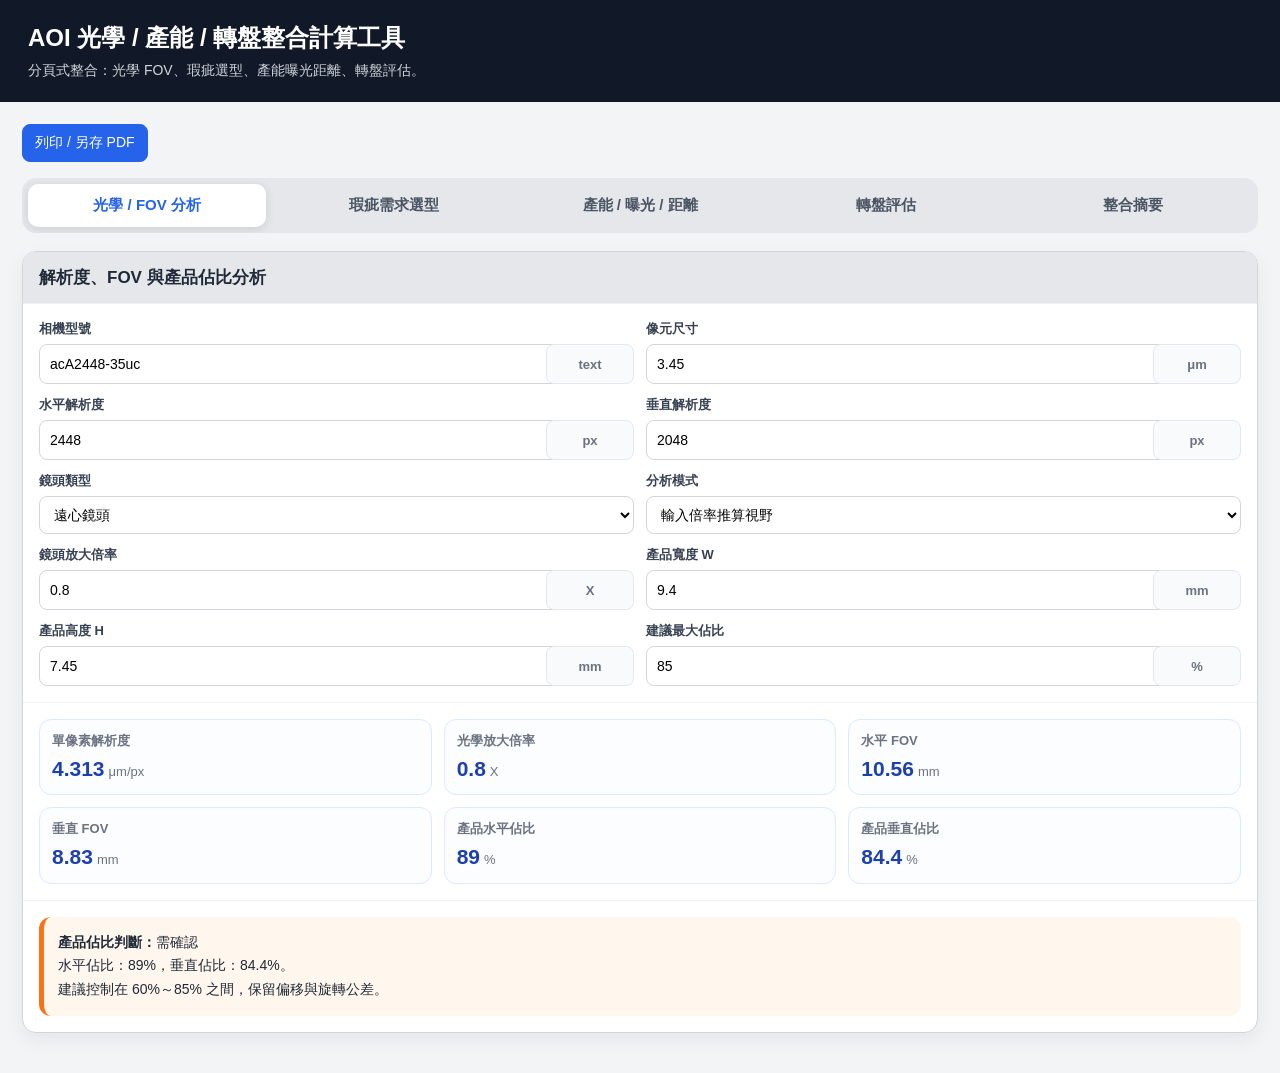
==== commit d7fb787d: "Update print statement from 'Hello' to 'Goodbye'" ====
--- a/index.html
+++ b/index.html
@@ -1,73 +1,513 @@
 <!DOCTYPE html>
-<html lang="zh-TW">
+<html lang="zh-Hant">
 <head>
-<meta charset="UTF-8">
-<meta name="viewport" content="width=device-width,initial-scale=1">
-<title>AOI 轉盤評估工具</title>
-<style>
-*{box-sizing:border-box;margin:0;padding:0}
-body{font-family:'Segoe UI',system-ui,sans-serif;font-size:14px;background:#f0f0ed;color:#1a1a1a;min-height:100vh}
-.wrap{max-width:1060px;margin:0 auto;padding:20px 16px 60px}
-h1{font-size:17px;font-weight:700;margin-bottom:2px}
-.sub{font-size:12px;color:#888;margin-bottom:18px}
-.layout{display:flex;gap:14px;align-items:flex-start}
-.left-col{flex:1;min-width:0}
-.right-col{width:296px;flex-shrink:0}
-.sticky-card{position:sticky;top:16px}
-.card{background:#fff;border:1px solid #e0e0dc;border-radius:12px;padding:16px 18px;margin-bottom:12px}
-.sl{font-size:10px;font-weight:700;letter-spacing:.1em;text-transform:uppercase;color:#aaa;margin-bottom:12px}
-.g2{display:grid;grid-template-columns:1fr 1fr;gap:10px}
-.g3{display:grid;grid-template-columns:1fr 1fr 1fr;gap:10px}
-.fld{display:flex;flex-direction:column;gap:4px}
-.fld label{font-size:11px;color:#777;font-weight:600}
-.fld input[type=number]{border:1px solid #d8d8d4;border-radius:6px;padding:6px 9px;font-size:14px;width:100%;outline:none;color:#1a1a1a;background:#fff}
-.fld input[type=number]:focus{border-color:#3a7fd4;box-shadow:0 0 0 2px rgba(58,127,212,.12)}
-.fld input[type=range]{accent-color:#3a7fd4;width:100%;margin-top:2px}
-.hint{font-size:10px;color:#bbb;margin-top:2px;line-height:1.4}
-/* pitch vis */
-.pitch-vis{display:flex;height:30px;background:#f0f0ec;border-radius:6px;overflow:hidden;border:1px solid #e8e8e4;margin-top:6px}
-.pv-piece{background:#3a7fd4;height:100%;display:flex;align-items:center;justify-content:center;font-size:9px;color:#fff;font-weight:700;transition:width .15s;min-width:2px}
-.pv-gap{background:#e4e4e0;height:100%;transition:width .15s}
-/* speed hero */
-.hero{display:flex;align-items:baseline;gap:8px;background:#e6f0fb;border-radius:8px;padding:12px 14px;margin-bottom:10px;flex-wrap:wrap}
-.hero-num{font-size:30px;font-weight:800;color:#1a4fa0;line-height:1}
-.hero-unit{font-size:13px;color:#4a7aba}
-.hero-desc{font-size:11px;color:#7a9acc;margin-left:2px}
-/* metrics */
-.metrics{display:grid;grid-template-columns:repeat(auto-fit,minmax(120px,1fr));gap:7px}
-.mc{border-radius:7px;padding:9px 11px}
-.mc-l{font-size:10px;margin-bottom:3px}
-.mc-v{font-size:17px;font-weight:700;line-height:1.2}
-.mc-u{font-size:10px;margin-top:1px}
-.mc.b{background:#e6f0fb}.mc.b .mc-l{color:#3060b0}.mc.b .mc-v{color:#1a4fa0}.mc.b .mc-u{color:#5080c0}
-.mc.g{background:#e4f2ea}.mc.g .mc-l{color:#2a7040}.mc.g .mc-v{color:#1a5830}.mc.g .mc-u{color:#3a8050}
-.mc.a{background:#fef3de}.mc.a .mc-l{color:#906010}.mc.a .mc-v{color:#704800}.mc.a .mc-u{color:#a07020}
-.mc.r{background:#fce8e8}.mc.r .mc-l{color:#b03030}.mc.r .mc-v{color:#902020}.mc.r .mc-u{color:#c04040}
-/* diff badge */
-.badge{display:inline-block;font-size:10px;padding:2px 7px;border-radius:4px;font-weight:700;vertical-align:middle;margin-left:6px}
-.bup{background:#e4f2ea;color:#1a5830}
-.bdn{background:#fce8e8;color:#902020}
-.bneutral{background:#f0f0ec;color:#666}
-/* tables */
-table{width:100%;border-collapse:collapse;font-size:12px}
-th{font-size:10px;font-weight:700;color:#aaa;text-align:left;padding:6px 8px;border-bottom:2px solid #e8e8e4;text-transform:uppercase;letter-spacing:.04em;white-space:nowrap}
-td{padding:6px 8px;border-bottom:1px solid #f0f0ec;color:#333;vertical-align:middle}
-tr.hl td{background:#eef5ff;font-weight:600}
-td.diam-c{color:#1a4fa0;font-weight:700}
-.bar-w{width:60px;height:6px;background:#f0f0ec;border-radius:3px;display:inline-block;vertical-align:middle;margin-left:5px;overflow:hidden}
-.bar-f{height:100%;border-radius:3px;background:#3a7fd4}
-.note{font-size:11px;color:#888;padding:8px 10px;background:#f8f8f5;border-radius:6px;margin-top:8px;line-height:1.55}
-/* canvas area */
-#viz{display:block;border-radius:8px;background:#f8f8f5;border:1px solid #e8e8e4}
-.viz-ctrl{margin-top:8px}
-.viz-ctrl label{font-size:10px;color:#999;font-weight:600;display:block;margin-bottom:2px}
-.viz-ctrl input[type=range]{accent-color:#3a7fd4;width:100%}
-.viz-info{display:flex;justify-content:space-between;font-size:10px;color:#aaa;margin-top:6px}
-@media(max-width:720px){.layout{flex-direction:column}.right-col{width:100%}.sticky-card{position:static}}
-@media(max-width:520px){.g3{grid-template-columns:1fr 1fr}}
-</style>
+  <meta charset="UTF-8" />
+  <meta name="viewport" content="width=device-width, initial-scale=1.0" />
+  <title>AOI 整合計算工具</title>
+  <style>
+    :root {
+      --main-bg:#f3f4f6;
+      --main-card:#fff;
+      --main-border:#d1d5db;
+      --main-blue:#2563eb;
+      --main-dark:#111827;
+    }
+
+    body {
+      margin:0;
+      font-family:"Microsoft JhengHei","Noto Sans TC",Arial,sans-serif;
+      background:var(--main-bg);
+      color:#1f2937;
+    }
+
+    .main-header {
+      background:var(--main-dark);
+      color:white;
+      padding:22px 28px;
+    }
+
+    .main-header h1 {
+      margin:0;
+      font-size:24px;
+    }
+
+    .main-header p {
+      margin:8px 0 0;
+      color:#d1d5db;
+      font-size:14px;
+    }
+
+    .main-wrap {
+      max-width:1480px;
+      margin:0 auto;
+      padding:22px;
+    }
+
+    .main-tabs {
+      display:flex;
+      gap:8px;
+      background:#e5e7eb;
+      padding:6px;
+      border-radius:14px;
+      margin-bottom:18px;
+      overflow-x:auto;
+    }
+
+    .main-tab {
+      flex:1 0 180px;
+      border:0;
+      border-radius:10px;
+      padding:12px 14px;
+      font-weight:800;
+      font-size:15px;
+      color:#4b5563;
+      background:transparent;
+      cursor:pointer;
+    }
+
+    .main-tab.active {
+      background:white;
+      color:var(--main-blue);
+      box-shadow:0 2px 10px rgba(15,23,42,.12);
+    }
+
+    .main-panel {
+      display:none;
+    }
+
+    .main-panel.active {
+      display:block;
+    }
+
+    .main-card {
+      background:var(--main-card);
+      border:1px solid var(--main-border);
+      border-radius:14px;
+      box-shadow:0 8px 20px rgba(15,23,42,.06);
+      overflow:hidden;
+      margin-bottom:18px;
+    }
+
+    .main-card h2 {
+      margin:0;
+      padding:14px 16px;
+      background:#e5e7eb;
+      font-size:17px;
+    }
+
+    .main-section {
+      padding:16px;
+      border-top:1px solid #eef2f7;
+    }
+
+    .main-grid {
+      display:grid;
+      grid-template-columns:repeat(2,minmax(230px,1fr));
+      gap:12px;
+    }
+
+    .main-label {
+      display:grid;
+      gap:6px;
+      font-size:13px;
+      color:#374151;
+      font-weight:700;
+    }
+
+    .main-input-row {
+      display:grid;
+      grid-template-columns:1fr 88px;
+      gap:8px;
+      align-items:center;
+    }
+
+    .main-input, .main-select {
+      width:100%;
+      height:38px;
+      border:1px solid #d1d5db;
+      border-radius:8px;
+      padding:0 10px;
+      font-size:14px;
+      background:white;
+    }
+
+    .main-unit {
+      height:38px;
+      display:inline-flex;
+      align-items:center;
+      justify-content:center;
+      border:1px solid #e5e7eb;
+      border-radius:8px;
+      background:#f9fafb;
+      color:#6b7280;
+      font-size:13px;
+    }
+
+    .main-results {
+      display:grid;
+      grid-template-columns:repeat(3,minmax(180px,1fr));
+      gap:12px;
+    }
+
+    .main-result {
+      border:1px solid #dbeafe;
+      border-radius:12px;
+      padding:12px;
+      background:#fbfdff;
+    }
+
+    .main-result-l {
+      font-size:13px;
+      color:#6b7280;
+      margin-bottom:6px;
+      font-weight:700;
+    }
+
+    .main-result-v {
+      font-size:21px;
+      font-weight:900;
+      color:#1e40af;
+      line-height:1.25;
+    }
+
+    .main-result-u {
+      font-size:13px;
+      color:#6b7280;
+      margin-left:4px;
+      font-weight:500;
+    }
+
+    .main-status {
+      display:inline-flex;
+      padding:6px 10px;
+      border-radius:999px;
+      font-size:13px;
+      font-weight:800;
+      margin-top:8px;
+    }
+
+    .main-ok { background:#dcfce7; color:#166534; }
+    .main-ng { background:#fee2e2; color:#991b1b; }
+
+    .main-box {
+      border-radius:12px;
+      padding:14px;
+      border-left:5px solid #2563eb;
+      background:#eff6ff;
+      line-height:1.7;
+      font-size:14px;
+    }
+
+    .main-box.green { border-left-color:#16a34a; background:#f0fdf4; }
+    .main-box.orange { border-left-color:#f97316; background:#fff7ed; }
+    .main-box.red { border-left-color:#dc2626; background:#fef2f2; }
+
+    .main-progress-bg {
+      width:100%;
+      height:10px;
+      background:#e5e7eb;
+      border-radius:999px;
+      overflow:hidden;
+    }
+
+    .main-progress-bar {
+      height:100%;
+      border-radius:999px;
+      transition:width .25s;
+    }
+
+    .main-table {
+      width:100%;
+      border-collapse:collapse;
+      font-size:13px;
+    }
+
+    .main-table th,
+    .main-table td {
+      border:1px solid #e5e7eb;
+      padding:8px;
+      text-align:left;
+      vertical-align:top;
+    }
+
+    .main-table th {
+      background:#f3f4f6;
+      width:38%;
+    }
+
+    .main-formula {
+      margin:0;
+      padding:16px;
+      background:#0f172a;
+      color:#e5e7eb;
+      font-family:Consolas,"Courier New",monospace;
+      font-size:13px;
+      line-height:1.7;
+      overflow-x:auto;
+      white-space:pre-wrap;
+      border-radius:12px;
+    }
+
+    .main-toolbar {
+      display:flex;
+      flex-wrap:wrap;
+      gap:10px;
+      align-items:center;
+      margin-bottom:16px;
+    }
+
+    .main-btn {
+      height:38px;
+      border:1px solid #d1d5db;
+      background:white;
+      border-radius:8px;
+      padding:0 12px;
+      font-size:14px;
+      cursor:pointer;
+    }
+
+    .main-btn.primary {
+      background:#2563eb;
+      color:white;
+      border-color:#2563eb;
+    }
+
+    @media(max-width:900px) {
+      .main-grid,.main-results { grid-template-columns:1fr; }
+    }
+
+    /* ===== 轉盤工具原始樣式，限制在 turntable panel 內較少衝突 ===== */
+    #panel-turntable *{box-sizing:border-box}
+    #panel-turntable .wrap{max-width:1060px;margin:0 auto;padding:20px 16px 60px}
+    #panel-turntable h1{font-size:17px;font-weight:700;margin-bottom:2px}
+    #panel-turntable .sub{font-size:12px;color:#888;margin-bottom:18px}
+    #panel-turntable .layout{display:flex;gap:14px;align-items:flex-start}
+    #panel-turntable .left-col{flex:1;min-width:0}
+    #panel-turntable .right-col{width:296px;flex-shrink:0}
+    #panel-turntable .sticky-card{position:sticky;top:16px}
+    #panel-turntable .card{background:#fff;border:1px solid #e0e0dc;border-radius:12px;padding:16px 18px;margin-bottom:12px;box-shadow:none;overflow:visible}
+    #panel-turntable .sl{font-size:10px;font-weight:700;letter-spacing:.1em;text-transform:uppercase;color:#aaa;margin-bottom:12px}
+    #panel-turntable .g2{display:grid;grid-template-columns:1fr 1fr;gap:10px}
+    #panel-turntable .g3{display:grid;grid-template-columns:1fr 1fr 1fr;gap:10px}
+    #panel-turntable .fld{display:flex;flex-direction:column;gap:4px}
+    #panel-turntable .fld label{font-size:11px;color:#777;font-weight:600}
+    #panel-turntable .fld input[type=number]{border:1px solid #d8d8d4;border-radius:6px;padding:6px 9px;font-size:14px;width:100%;outline:none;color:#1a1a1a;background:#fff;height:auto}
+    #panel-turntable .fld input[type=number]:focus{border-color:#3a7fd4;box-shadow:0 0 0 2px rgba(58,127,212,.12)}
+    #panel-turntable .fld input[type=range]{accent-color:#3a7fd4;width:100%;margin-top:2px}
+    #panel-turntable .hint{font-size:10px;color:#bbb;margin-top:2px;line-height:1.4}
+    #panel-turntable .pitch-vis{display:flex;height:30px;background:#f0f0ec;border-radius:6px;overflow:hidden;border:1px solid #e8e8e4;margin-top:6px}
+    #panel-turntable .pv-piece{background:#3a7fd4;height:100%;display:flex;align-items:center;justify-content:center;font-size:9px;color:#fff;font-weight:700;transition:width .15s;min-width:2px}
+    #panel-turntable .pv-gap{background:#e4e4e0;height:100%;transition:width .15s}
+    #panel-turntable .hero{display:flex;align-items:baseline;gap:8px;background:#e6f0fb;border-radius:8px;padding:12px 14px;margin-bottom:10px;flex-wrap:wrap}
+    #panel-turntable .hero-num{font-size:30px;font-weight:800;color:#1a4fa0;line-height:1}
+    #panel-turntable .hero-unit{font-size:13px;color:#4a7aba}
+    #panel-turntable .hero-desc{font-size:11px;color:#7a9acc;margin-left:2px}
+    #panel-turntable .metrics{display:grid;grid-template-columns:repeat(auto-fit,minmax(120px,1fr));gap:7px}
+    #panel-turntable .mc{border-radius:7px;padding:9px 11px}
+    #panel-turntable .mc-l{font-size:10px;margin-bottom:3px}
+    #panel-turntable .mc-v{font-size:17px;font-weight:700;line-height:1.2}
+    #panel-turntable .mc-u{font-size:10px;margin-top:1px}
+    #panel-turntable .mc.b{background:#e6f0fb}#panel-turntable .mc.b .mc-l{color:#3060b0}#panel-turntable .mc.b .mc-v{color:#1a4fa0}#panel-turntable .mc.b .mc-u{color:#5080c0}
+    #panel-turntable .mc.g{background:#e4f2ea}#panel-turntable .mc.g .mc-l{color:#2a7040}#panel-turntable .mc.g .mc-v{color:#1a5830}#panel-turntable .mc.g .mc-u{color:#3a8050}
+    #panel-turntable .mc.a{background:#fef3de}#panel-turntable .mc.a .mc-l{color:#906010}#panel-turntable .mc.a .mc-v{color:#704800}#panel-turntable .mc.a .mc-u{color:#a07020}
+    #panel-turntable .mc.r{background:#fce8e8}#panel-turntable .mc.r .mc-l{color:#b03030}#panel-turntable .mc.r .mc-v{color:#902020}#panel-turntable .mc.r .mc-u{color:#c04040}
+    #panel-turntable table{width:100%;border-collapse:collapse;font-size:12px}
+    #panel-turntable th{font-size:10px;font-weight:700;color:#aaa;text-align:left;padding:6px 8px;border-bottom:2px solid #e8e8e4;text-transform:uppercase;letter-spacing:.04em;white-space:nowrap;background:transparent;width:auto}
+    #panel-turntable td{padding:6px 8px;border-bottom:1px solid #f0f0ec;color:#333;vertical-align:middle}
+    #panel-turntable tr.hl td{background:#eef5ff;font-weight:600}
+    #panel-turntable td.diam-c{color:#1a4fa0;font-weight:700}
+    #panel-turntable #viz{display:block;border-radius:8px;background:#f8f8f5;border:1px solid #e8e8e4}
+    #panel-turntable .viz-ctrl{margin-top:8px}
+    #panel-turntable .viz-ctrl label{font-size:10px;color:#999;font-weight:600;display:block;margin-bottom:2px}
+    #panel-turntable .viz-ctrl input[type=range]{accent-color:#3a7fd4;width:100%}
+    #panel-turntable .viz-info{display:flex;justify-content:space-between;font-size:10px;color:#aaa;margin-top:6px}
+    @media(max-width:720px){#panel-turntable .layout{flex-direction:column}#panel-turntable .right-col{width:100%}#panel-turntable .sticky-card{position:static}}
+    @media(max-width:520px){#panel-turntable .g3{grid-template-columns:1fr 1fr}}
+  </style>
 </head>
+
 <body>
+  <header class="main-header">
+    <h1>AOI 光學 / 產能 / 轉盤整合計算工具</h1>
+    <p>分頁式整合：光學 FOV、瑕疵選型、產能曝光距離、轉盤評估。</p>
+  </header>
+
+  <main class="main-wrap">
+    <div class="main-toolbar">
+      <button class="main-btn primary" id="mainPrintBtn">列印 / 另存 PDF</button>
+    </div>
+
+    <div class="main-tabs">
+      <button class="main-tab active" type="button" data-tab="analysis">光學 / FOV 分析</button>
+      <button class="main-tab" type="button" data-tab="selection">瑕疵需求選型</button>
+      <button class="main-tab" type="button" data-tab="production">產能 / 曝光 / 距離</button>
+      <button class="main-tab" type="button" data-tab="turntable">轉盤評估</button>
+      <button class="main-tab" type="button" data-tab="summary">整合摘要</button>
+    </div>
+
+    <section id="panel-analysis" class="main-panel active">
+      <div class="main-card">
+        <h2>解析度、FOV 與產品佔比分析</h2>
+        <div class="main-section">
+          <div class="main-grid">
+            <label class="main-label">相機型號
+              <div class="main-input-row"><input class="main-input" id="cameraModel" type="text" value="acA2448-35uc"><span class="main-unit">text</span></div>
+            </label>
+            <label class="main-label">像元尺寸
+              <div class="main-input-row"><input class="main-input" id="pixelSize" type="number" value="3.45" step="0.01"><span class="main-unit">μm</span></div>
+            </label>
+            <label class="main-label">水平解析度
+              <div class="main-input-row"><input class="main-input" id="camW" type="number" value="2448"><span class="main-unit">px</span></div>
+            </label>
+            <label class="main-label">垂直解析度
+              <div class="main-input-row"><input class="main-input" id="camH" type="number" value="2048"><span class="main-unit">px</span></div>
+            </label>
+            <label class="main-label">鏡頭類型
+              <select class="main-select" id="lensType">
+                <option value="telecentric" selected>遠心鏡頭</option>
+                <option value="cctv">CCTV 普通鏡頭</option>
+              </select>
+            </label>
+            <label class="main-label">分析模式
+              <select class="main-select" id="analysisSubMode">
+                <option value="fromMag">輸入倍率推算視野</option>
+                <option value="fromCalib">輸入實測值推算硬體</option>
+                <option value="fromWD">CCTV：輸入 WD 推算視野</option>
+              </select>
+            </label>
+            <label class="main-label main-cctv">鏡頭焦距
+              <div class="main-input-row"><input class="main-input" id="focalLength" type="number" value="50" step="0.1"><span class="main-unit">mm</span></div>
+            </label>
+            <label class="main-label main-cctv">延伸環長度
+              <div class="main-input-row"><input class="main-input" id="extLength" type="number" value="0" step="0.5"><span class="main-unit">mm</span></div>
+            </label>
+            <label class="main-label main-cctv main-wd">目前工作距離 WD
+              <div class="main-input-row"><input class="main-input" id="wdInput" type="number" value="110" step="0.1"><span class="main-unit">mm</span></div>
+            </label>
+            <label class="main-label main-mag">鏡頭放大倍率
+              <div class="main-input-row"><input class="main-input" id="magInput" type="number" value="0.8" step="0.01"><span class="main-unit">X</span></div>
+            </label>
+            <label class="main-label main-calib">已知物體實際長度
+              <div class="main-input-row"><input class="main-input" id="actualMM" type="number" value="6.79" step="0.001"><span class="main-unit">mm</span></div>
+            </label>
+            <label class="main-label main-calib">影像中佔據像素
+              <div class="main-input-row"><input class="main-input" id="pixelCount" type="number" value="942" step="1"><span class="main-unit">px</span></div>
+            </label>
+            <label class="main-label">產品寬度 W
+              <div class="main-input-row"><input class="main-input" id="productW" type="number" value="9.4" step="0.001"><span class="main-unit">mm</span></div>
+            </label>
+            <label class="main-label">產品高度 H
+              <div class="main-input-row"><input class="main-input" id="productH" type="number" value="7.45" step="0.001"><span class="main-unit">mm</span></div>
+            </label>
+            <label class="main-label">建議最大佔比
+              <div class="main-input-row"><input class="main-input" id="safeRate" type="number" value="85" step="1"><span class="main-unit">%</span></div>
+            </label>
+          </div>
+        </div>
+        <div class="main-section">
+          <div class="main-results">
+            <div class="main-result"><div class="main-result-l">單像素解析度</div><div class="main-result-v"><span id="analysisRes">-</span><span class="main-result-u">μm/px</span></div></div>
+            <div class="main-result"><div class="main-result-l">光學放大倍率</div><div class="main-result-v"><span id="analysisMag">-</span><span class="main-result-u">X</span></div></div>
+            <div class="main-result"><div class="main-result-l">水平 FOV</div><div class="main-result-v"><span id="analysisFovW">-</span><span class="main-result-u">mm</span></div></div>
+            <div class="main-result"><div class="main-result-l">垂直 FOV</div><div class="main-result-v"><span id="analysisFovH">-</span><span class="main-result-u">mm</span></div></div>
+            <div class="main-result"><div class="main-result-l">產品水平佔比</div><div class="main-result-v"><span id="analysisRateW">-</span><span class="main-result-u">%</span></div></div>
+            <div class="main-result"><div class="main-result-l">產品垂直佔比</div><div class="main-result-v"><span id="analysisRateH">-</span><span class="main-result-u">%</span></div></div>
+          </div>
+        </div>
+        <div class="main-section">
+          <div id="productVisual" class="main-box"></div>
+        </div>
+      </div>
+    </section>
+
+    <section id="panel-selection" class="main-panel">
+      <div class="main-card">
+        <h2>從瑕疵需求反推硬體</h2>
+        <div class="main-section">
+          <div class="main-grid">
+            <label class="main-label">欲偵測瑕疵大小
+              <div class="main-input-row"><input class="main-input" id="targetDefect" type="number" value="0.15" step="0.001"><span class="main-unit">mm</span></div>
+            </label>
+            <label class="main-label">視野範圍 FOV
+              <div class="main-input-row"><input class="main-input" id="targetFOV" type="number" value="12.07" step="0.001"><span class="main-unit">mm</span></div>
+            </label>
+            <label class="main-label">安全精度
+              <select class="main-select" id="safetyFactor">
+                <option value="3">3 px / 瑕疵</option>
+                <option value="4">4 px / 瑕疵</option>
+                <option value="5" selected>5 px / 瑕疵</option>
+              </select>
+            </label>
+          </div>
+        </div>
+        <div class="main-section">
+          <div class="main-results">
+            <div class="main-result"><div class="main-result-l">必要解析度</div><div class="main-result-v"><span id="selReqRes">-</span><span class="main-result-u">μm/px</span></div></div>
+            <div class="main-result"><div class="main-result-l">水平像素需求</div><div class="main-result-v"><span id="selMinPixel">-</span><span class="main-result-u">px</span></div></div>
+            <div class="main-result"><div class="main-result-l">建議放大倍率</div><div class="main-result-v"><span id="selMagReq">-</span><span class="main-result-u">X</span></div></div>
+          </div>
+        </div>
+        <div class="main-section">
+          <div id="selectionRec" class="main-box green"></div>
+        </div>
+      </div>
+    </section>
+
+    <section id="panel-production" class="main-panel">
+      <div class="main-card">
+        <h2>產能 / 曝光 / Batch 最後一站距離</h2>
+        <div class="main-section">
+          <div class="main-grid">
+            <label class="main-label">相機 Max FPS
+              <div class="main-input-row"><input class="main-input" id="maxFps" type="number" value="36" step="0.01"><span class="main-unit">fps</span></div>
+            </label>
+            <label class="main-label">移動速度
+              <div class="main-input-row"><input class="main-input" id="moveSpeedMmS" type="number" value="200" step="0.01"><span class="main-unit">mm/s</span></div>
+            </label>
+            <label class="main-label">允許 Pixel Shift
+              <div class="main-input-row"><input class="main-input" id="pixelShift" type="number" value="1" step="0.01"><span class="main-unit">pixel</span></div>
+            </label>
+            <label class="main-label">實際曝光時間
+              <div class="main-input-row"><input class="main-input" id="actualExposureUs" type="number" value="10" step="0.01"><span class="main-unit">us</span></div>
+            </label>
+            <label class="main-label">最小檢出 Pixel
+              <div class="main-input-row"><input class="main-input" id="minDefectPixel" type="number" value="3" step="0.1"><span class="main-unit">pixel</span></div>
+            </label>
+            <label class="main-label">產品長度
+              <div class="main-input-row"><input class="main-input" id="productLengthMm" type="number" value="4" step="0.001"><span class="main-unit">mm</span></div>
+            </label>
+            <label class="main-label">Space
+              <div class="main-input-row"><input class="main-input" id="spaceMm" type="number" value="6" step="0.001"><span class="main-unit">mm</span></div>
+            </label>
+            <label class="main-label">可用機構距離
+              <div class="main-input-row"><input class="main-input" id="availableDistanceMm" type="number" value="300" step="0.001"><span class="main-unit">mm</span></div>
+            </label>
+            <label class="main-label">Batch 數量
+              <div class="main-input-row"><input class="main-input" id="batchCount" type="number" value="10" step="1"><span class="main-unit">pcs</span></div>
+            </label>
+            <label class="main-label">Batch 預測時間
+              <div class="main-input-row"><input class="main-input" id="batchTimeMs" type="number" value="283.04" step="0.01"><span class="main-unit">ms</span></div>
+            </label>
+            <label class="main-label">Batch 移動線速度
+              <div class="main-input-row"><input class="main-input" id="batchMoveSpeedMmS" type="number" value="150" step="0.01"><span class="main-unit">mm/s</span></div>
+            </label>
+          </div>
+        </div>
+        <div class="main-section">
+          <div class="main-results">
+            <div class="main-result"><div class="main-result-l">最大曝光時間</div><div class="main-result-v"><span id="maxExposureUs">-</span><span class="main-result-u">us</span></div><span id="exposureStatus" class="main-status">-</span></div>
+            <div class="main-result"><div class="main-result-l">需求 FPS</div><div class="main-result-v"><span id="requiredFps">-</span><span class="main-result-u">fps</span></div><span id="fpsStatus" class="main-status">-</span></div>
+            <div class="main-result"><div class="main-result-l">產能</div><div class="main-result-v"><span id="uph">-</span><span class="main-result-u">UPH</span></div></div>
+            <div class="main-result"><div class="main-result-l">Pitch</div><div class="main-result-v"><span id="pitchMm">-</span><span class="main-result-u">mm</span></div></div>
+            <div class="main-result"><div class="main-result-l">最小建議檢出尺寸</div><div class="main-result-v"><span id="minDefectSizeUm">-</span><span class="main-result-u">μm</span></div></div>
+            <div class="main-result"><div class="main-result-l">最後一站距離</div><div class="main-result-v"><span id="lastStationDistanceMm">-</span><span class="main-result-u">mm</span></div><span id="distanceStatus" class="main-status">-</span></div>
+          </div>
+        </div>
+      </div>
+    </section>
+
+    <section id="panel-turntable" class="main-panel">
+      
 <div class="wrap">
   <h1>AOI 轉盤評估工具</h1>
   <p class="sub">從目標產能反推需要的線速度，比較不同轉盤大小的 RPM 與 pulse/s</p>
@@ -785,5 +1225,770 @@
 update();
 requestAnimationFrame(animate);
 </script>
+
+    </section>
+
+    <section id="panel-summary" class="main-panel">
+      <div class="main-card">
+        <h2>整合摘要</h2>
+        <div class="main-section">
+          <table class="main-table"><tbody id="summaryTable"></tbody></table>
+        </div>
+      </div>
+    </section>
+  </main>
+
+  <script>
+    function mainEl(id) { return document.getElementById(id); }
+    function mainNum(id) {
+      const n = parseFloat(mainEl(id).value);
+      return Number.isFinite(n) ? n : 0;
+    }
+    function mainFmt(v,d=2) {
+      if(!Number.isFinite(v)) return "-";
+      return Number(v.toFixed(d)).toLocaleString("zh-TW");
+    }
+    function mainInt(v) {
+      if(!Number.isFinite(v)) return "-";
+      return v.toLocaleString("zh-TW",{maximumFractionDigits:0});
+    }
+
+    const mainState = { optical:{}, selection:{}, production:{} };
+
+    function switchMainTab(tab) {
+      document.querySelectorAll(".main-tab").forEach(btn => btn.classList.toggle("active", btn.dataset.tab === tab));
+      document.querySelectorAll(".main-panel").forEach(panel => panel.classList.toggle("active", panel.id === "panel-" + tab));
+    }
+
+    function toggleMainInputs() {
+      const type = mainEl("lensType").value;
+      const mode = mainEl("analysisSubMode").value;
+      document.querySelectorAll(".main-cctv").forEach(x => x.style.display = type === "cctv" ? "grid" : "none");
+      document.querySelectorAll(".main-mag").forEach(x => x.style.display = (type === "telecentric" && mode === "fromMag") ? "grid" : "none");
+      document.querySelectorAll(".main-calib").forEach(x => x.style.display = mode === "fromCalib" ? "grid" : "none");
+      document.querySelectorAll(".main-wd").forEach(x => x.style.display = (type === "cctv" && mode === "fromWD") ? "grid" : "none");
+    }
+
+    function calcMainOptical() {
+      toggleMainInputs();
+
+      const pixelSize = mainNum("pixelSize");
+      const camW = mainNum("camW");
+      const camH = mainNum("camH");
+      const type = mainEl("lensType").value;
+      const mode = mainEl("analysisSubMode").value;
+      let mag = 0;
+      let resMmPx = 0;
+
+      if(type === "telecentric") {
+        if(mode === "fromCalib") {
+          resMmPx = mainNum("actualMM") / Math.max(mainNum("pixelCount"),1);
+          mag = (pixelSize / 1000) / resMmPx;
+        } else {
+          mag = mainNum("magInput");
+          resMmPx = mag > 0 ? (pixelSize / 1000) / mag : 0;
+        }
+      } else {
+        const focal = mainNum("focalLength");
+        const ext = mainNum("extLength");
+        if(mode === "fromCalib") {
+          const baseRes = mainNum("actualMM") / Math.max(mainNum("pixelCount"),1);
+          const baseMag = (pixelSize / 1000) / baseRes;
+          mag = baseMag + ext / Math.max(focal,0.0001);
+        } else {
+          const wd = mainNum("wdInput");
+          const baseMag = focal / Math.max(wd - focal,0.0001);
+          mag = baseMag + ext / Math.max(focal,0.0001);
+        }
+        resMmPx = mag > 0 ? (pixelSize / 1000) / mag : 0;
+      }
+
+      const fovW = resMmPx * camW;
+      const fovH = resMmPx * camH;
+      const resUmPx = resMmPx * 1000;
+      const productW = mainNum("productW");
+      const productH = mainNum("productH");
+      const safe = mainNum("safeRate");
+      const rateW = fovW > 0 ? productW / fovW * 100 : 0;
+      const rateH = fovH > 0 ? productH / fovH * 100 : 0;
+
+      mainState.optical = { mag, fovW, fovH, resUmPx, rateW, rateH };
+
+      mainEl("analysisRes").textContent = mainFmt(resUmPx,4);
+      mainEl("analysisMag").textContent = mainFmt(mag,4);
+      mainEl("analysisFovW").textContent = mainFmt(fovW,2);
+      mainEl("analysisFovH").textContent = mainFmt(fovH,2);
+      mainEl("analysisRateW").textContent = mainFmt(rateW,1);
+      mainEl("analysisRateH").textContent = mainFmt(rateH,1);
+
+      const box = mainEl("productVisual");
+      const ok = rateW <= safe && rateH <= safe && rateW >= 60 && rateH >= 60;
+      box.className = "main-box " + (ok ? "green" : "orange");
+      box.innerHTML = `
+        <b>產品佔比判斷：</b>${ok ? "合理" : "需確認"}<br>
+        水平佔比：${mainFmt(rateW,1)}%，垂直佔比：${mainFmt(rateH,1)}%。<br>
+        建議控制在 60%～${mainFmt(safe,0)}% 之間，保留偏移與旋轉公差。
+      `;
+    }
+
+    function calcMainSelection() {
+      const defect = mainNum("targetDefect");
+      const fov = mainNum("targetFOV");
+      const safety = parseInt(mainEl("safetyFactor").value,10);
+      const pixelSize = mainNum("pixelSize");
+      const reqResMmPx = defect / safety;
+      const reqResUmPx = reqResMmPx * 1000;
+      const minPixel = Math.ceil(fov / reqResMmPx);
+      const magReq = (pixelSize / 1000) / reqResMmPx;
+
+      mainState.selection = { defect, safety, reqResUmPx, minPixel, magReq };
+
+      mainEl("selReqRes").textContent = mainFmt(reqResUmPx,2);
+      mainEl("selMinPixel").textContent = mainInt(minPixel);
+      mainEl("selMagReq").textContent = mainFmt(magReq,3);
+      mainEl("selectionRec").innerHTML = `
+        <p>1. 相機水平像素建議大於 <b>${mainInt(minPixel)} px</b>。</p>
+        <p>2. 瑕疵 ${mainFmt(defect,3)} mm 若要佔 ${safety} px，解析度需達 <b>${mainFmt(reqResUmPx,2)} μm/px</b> 或更小。</p>
+        <p>3. 遠心鏡倍率可先抓接近 <b>${mainFmt(magReq,2)}X</b>。</p>
+      `;
+    }
+
+    function setMainStatus(id, ok, okText, ngText) {
+      const n = mainEl(id);
+      n.className = "main-status " + (ok ? "main-ok" : "main-ng");
+      n.textContent = ok ? okText : ngText;
+    }
+
+    function calcMainProduction() {
+      const res = mainState.optical.resUmPx || 0;
+      const speed = mainNum("moveSpeedMmS");
+      const pixelShift = mainNum("pixelShift");
+      const actualExp = mainNum("actualExposureUs");
+      const maxFps = mainNum("maxFps");
+      const productLen = mainNum("productLengthMm");
+      const space = mainNum("spaceMm");
+      const available = mainNum("availableDistanceMm");
+      const batch = mainNum("batchCount");
+      const batchTimeMs = mainNum("batchTimeMs");
+      const batchSpeed = mainNum("batchMoveSpeedMmS");
+
+      const speedUmUs = speed / 1000;
+      const maxExp = speedUmUs > 0 ? pixelShift * res / speedUmUs : 0;
+      const pitch = productLen + space;
+      const fps = pitch > 0 ? speed / pitch : 0;
+      const uph = fps * 3600;
+      const minDefect = mainNum("minDefectPixel") * res;
+      const distance = pitch * batch + batchTimeMs / 1000 * batchSpeed;
+
+      mainState.production = { maxExp, fps, uph, pitch, minDefect, distance };
+
+      mainEl("maxExposureUs").textContent = mainFmt(maxExp,3);
+      mainEl("requiredFps").textContent = mainFmt(fps,3);
+      mainEl("uph").textContent = mainInt(uph);
+      mainEl("pitchMm").textContent = mainFmt(pitch,3);
+      mainEl("minDefectSizeUm").textContent = mainFmt(minDefect,3);
+      mainEl("lastStationDistanceMm").textContent = mainFmt(distance,3);
+
+      setMainStatus("exposureStatus", actualExp <= maxExp, "曝光可行", "曝光過長");
+      setMainStatus("fpsStatus", fps <= maxFps, "FPS 可行", "FPS 不足");
+      setMainStatus("distanceStatus", distance <= available, "距離可行", "距離不足");
+    }
+
+    function renderMainSummary() {
+      const o = mainState.optical, s = mainState.selection, p = mainState.production;
+      const rows = [
+        ["相機型號", mainEl("cameraModel").value],
+        ["FOV", `${mainFmt(o.fovW,2)} × ${mainFmt(o.fovH,2)} mm`],
+        ["解析度", `${mainFmt(o.resUmPx,4)} μm/px`],
+        ["產品佔比", `水平 ${mainFmt(o.rateW,1)}%，垂直 ${mainFmt(o.rateH,1)}%`],
+        ["瑕疵選型", `${mainFmt(s.defect,3)} mm / ${s.safety} px → ${mainFmt(s.reqResUmPx,2)} μm/px`],
+        ["產能", `${mainFmt(p.fps,3)} pcs/s，${mainInt(p.uph)} UPH`],
+        ["最後一站距離", `${mainFmt(p.distance,3)} mm`]
+      ];
+      mainEl("summaryTable").innerHTML = rows.map(([a,b]) => `<tr><th>${a}</th><td>${b}</td></tr>`).join("");
+    }
+
+    function updateMainAll() {
+      calcMainOptical();
+      calcMainSelection();
+      calcMainProduction();
+      renderMainSummary();
+    }
+
+    document.querySelectorAll(".main-tab").forEach(btn => {
+      btn.addEventListener("click", () => switchMainTab(btn.dataset.tab));
+    });
+
+    document.querySelectorAll(".main-input,.main-select").forEach(x => {
+      x.addEventListener("input", updateMainAll);
+      x.addEventListener("change", updateMainAll);
+    });
+
+    mainEl("mainPrintBtn").addEventListener("click", () => window.print());
+
+    updateMainAll();
+  </script>
+
+  <script>
+  
+/* ─── helpers ─── */
+function f(v,d){
+  if(!isFinite(v)||isNaN(v))return'—';
+  if(d!==undefined)return parseFloat(v.toFixed(d)).toString();
+  if(Math.abs(v)>=10000)return v.toLocaleString('zh-TW',{maximumFractionDigits:0});
+  if(Math.abs(v)>=1000)return parseFloat(v.toFixed(1)).toString();
+  if(Math.abs(v)>=10)return parseFloat(v.toFixed(2)).toString();
+  if(Math.abs(v)>=1)return parseFloat(v.toFixed(3)).toString();
+  return parseFloat(v.toPrecision(4)).toString();
+}
+function mc(l,v,u,c){return`<div class="mc ${c}"><div class="mc-l">${l}</div><div class="mc-v">${v}</div><div class="mc-u">${u}</div></div>`}
+function calcRpm(mmps,r){return mmps/(2*Math.PI*r)*60}
+function calcPulseS(rpm,ppc){return rpm/60*ppc}
+function matsOnDisk(r,pitch){return 2*Math.PI*r/pitch}
+
+/* ─── animation state ─── */
+let vizAngle = 0;
+let railTime  = 0;
+let lastTs = null;
+let pieces = [];           // disk-frame angles of pieces currently on disk
+let lastFeedVizAngle = null;
+let paramKey = '';
+const DISPLAY_SCALE = 8;   // visual speed multiplier so slow RPMs are visible
+const PICK_ALPHA  =  Math.PI/2;   // entry: 6 o'clock
+const EJECT_ALPHA = -Math.PI;     // exit:  9 o'clock (CCW from entry = 270°)
+
+/* ─── main update ─── */
+function getP(){
+  return{
+    target:  parseFloat(document.getElementById('target').value)||1,
+    psize:   parseFloat(document.getElementById('psize').value)||0.1,
+    ppc:     parseFloat(document.getElementById('ppc').value)||1,
+    diam:    parseFloat(document.getElementById('diam').value)||600,
+    pulses:  parseFloat(document.getElementById('pulses').value)||0,
+    minGap:  parseFloat(document.getElementById('min-gap').value)||0,
+    exposure: parseFloat(document.getElementById('exposure').value)||100,
+    pixsize:  parseFloat(document.getElementById('pixsize').value)||3.45,
+    sensorPx: parseFloat(document.getElementById('sensor-px').value)||2048,
+    lensType: document.getElementById('lens-type').value,
+    mag:      parseFloat(document.getElementById('magnification').value)||0.5,
+    focal:    parseFloat(document.getElementById('focal').value)||25,
+    wd:       parseFloat(document.getElementById('wd').value)||150,
+    diskViz: parseInt(document.getElementById('viz-disk').value)||88,
+    matViz:  parseInt(document.getElementById('viz-mat').value)||4,
+  };
+}
+
+function update(){
+  const p   = getP();
+  const r   = p.diam/2;
+  const tps = p.target/60; // pieces per second (vibratory bowl rate)
+
+  // Actual speed → derived pitch (震動盤邏輯)
+  const actRpm   = p.pulses>0 ? p.pulses/p.ppc*60 : null;
+  const actMmps  = actRpm ? actRpm/60*(2*Math.PI*r) : null;
+  const pitch    = actMmps ? actMmps/tps : null;       // mm per piece slot
+  const gap      = pitch   ? pitch-p.psize : null;     // actual gap between materials
+  const gapOk    = gap!==null ? gap>=p.minGap : null;
+
+  // Reference (when no actual speed): at minGap → what speed is needed?
+  const refPitch  = p.psize + p.minGap;
+  const refMmps   = refPitch * tps;
+  const refRpm    = calcRpm(refMmps, r);
+  const refPulseS = calcPulseS(refRpm, p.ppc);
+
+  // Pitch visualisation
+  const dispPitch = pitch || refPitch;
+  const dispGap   = gap   !== null ? gap : p.minGap;
+  document.getElementById('derived-gap-val').textContent  = gap!==null ? f(gap,3)+' mm' : '— mm';
+  document.getElementById('derived-gap-val').style.color  = gapOk===false?'#902020':gapOk===true?'#1a6038':'#1a4fa0';
+  document.getElementById('derived-pitch-val').textContent= 'Pitch '+(pitch?f(pitch,3):'—')+' mm';
+  document.getElementById('lbl-p').textContent = `物料 ${p.psize}mm`;
+  document.getElementById('lbl-g').textContent = `空隙 ${f(dispGap,2)}mm`;
+  const pw = Math.max(2, Math.round(p.psize/dispPitch*100));
+  document.getElementById('pitch-vis').innerHTML =
+    `<div class="pv-piece" style="width:${pw}%">${p.psize}</div>`+
+    `<div class="pv-gap" style="width:${100-pw}%"></div>`;
+
+  document.getElementById('diam-lbl').textContent   = p.diam;
+  document.getElementById('target-lbl').textContent = p.target;
+
+  // ── Camera FOV calculation ──
+  const sensorMm = p.sensorPx * p.pixsize / 1000;   // sensor width in mm
+  let fovMm, fovDetail;
+  if(p.lensType==='telecentric'){
+    fovMm   = sensorMm / p.mag;
+    fovDetail = `Sensor ${f(sensorMm,3)}mm ÷ ${p.mag}× = ${f(fovMm,3)}mm`;
+  } else {
+    // CCTV: magnification = focal / (wd - focal), FOV = sensor / mag
+    const cctvMag = p.focal / (p.wd - p.focal);
+    fovMm   = sensorMm / cctvMag;
+    fovDetail = `Sensor ${f(sensorMm,3)}mm, WD ${p.wd}mm, f ${p.focal}mm → mag ${f(cctvMag,3)}× → FOV ${f(fovMm,2)}mm`;
+  }
+  document.getElementById('fov-display').textContent = f(fovMm,3)+' mm';
+  document.getElementById('fov-detail').textContent  = fovDetail;
+
+  // Show/hide CCTV fields
+  document.getElementById('cctv-fields').style.display = p.lensType==='cctv'?'grid':'none';
+  document.getElementById('fld-mag').style.display     = p.lensType==='telecentric'?'flex':'none';
+
+  // ── Camera dwell & motion blur ──
+  const linSpd = actMmps || (reqMmps);   // mm/s at sensing radius
+  const dwellMs   = linSpd>0 ? (fovMm/linSpd)*1000 : null;
+  const dwellUs   = dwellMs ? dwellMs*1000 : null;
+  const blurMm    = linSpd>0 ? linSpd*(p.exposure/1e6) : null;
+  const blurPx    = blurMm!==null ? blurMm/(p.pixsize/1000) : null;
+  const blurPct   = dwellMs && blurMm!==null ? blurMm/fovMm*100 : null;
+  const expOk     = dwellUs!==null && p.exposure<=dwellUs;
+
+  function blurCls(px){
+    if(px===null) return '';
+    if(px<0.5) return 'g';
+    if(px<1.5) return 'a';
+    return 'r';
+  }
+  function dwellCls(){
+    if(dwellUs===null) return '';
+    return p.exposure<=dwellUs ? 'g' : 'r';
+  }
+
+  document.getElementById('blur-metrics').innerHTML =
+    mc('停留時間', dwellUs!==null?f(dwellUs,1):'—', 'µs', dwellCls()) +
+    mc('停留時間', dwellMs!==null?f(dwellMs,3):'—', 'ms', dwellCls()) +
+    mc('模糊距離', blurMm!==null?f(blurMm,4):'—', 'mm', blurCls(blurPx)) +
+    mc('模糊像素', blurPx!==null?f(blurPx,2):'—', 'px', blurCls(blurPx)) +
+    mc('模糊佔FOV', blurPct!==null?f(blurPct,2):'—', '%', blurCls(blurPx));
+
+  const blurNote = document.getElementById('blur-note');
+  if(dwellUs!==null){
+    if(!expOk){
+      blurNote.innerHTML=`<div style="font-size:12px;background:#fce8e8;color:#902020;border-radius:6px;padding:8px 10px;line-height:1.6">
+        ⚠ 曝光時間 ${p.exposure}µs 超過停留時間 ${f(dwellUs,1)}µs，物料會離開視野才曝完。<br>
+        建議曝光時間 ≤ <strong>${f(dwellUs*0.5,0)}µs</strong>（停留時間的一半，確保完整在視野內）。
+      </div>`;
+    } else if(blurPx!==null && blurPx>=1.5){
+      blurNote.innerHTML=`<div style="font-size:12px;background:#fef3de;color:#704800;border-radius:6px;padding:8px 10px;line-height:1.6">
+        ⚠ 動態模糊 ${f(blurPx,2)} px，可能影響 AOI 判讀。<br>
+        建議曝光時間 ≤ <strong>${f(0.5*p.pixsize/1000/linSpd*1e6,0)}µs</strong>（模糊 &lt; 0.5 px）。
+      </div>`;
+    } else if(blurPx!==null && blurPx<0.5){
+      blurNote.innerHTML=`<div style="font-size:12px;background:#e4f2ea;color:#1a5830;border-radius:6px;padding:8px 10px">
+        ✓ 動態模糊 ${f(blurPx,2)} px，低於 0.5 px，不影響影像品質。
+      </div>`;
+    } else {
+      blurNote.innerHTML=`<div style="font-size:12px;background:#fef3de;color:#704800;border-radius:6px;padding:8px 10px">
+        動態模糊 ${f(blurPx,2)} px，在可接受範圍（建議 &lt; 0.5 px）。
+      </div>`;
+    }
+  } else {
+    blurNote.innerHTML='';
+  }
+
+  // Hero + metrics
+  if(actMmps){
+    document.getElementById('mmps-val').textContent  = f(actMmps,2);
+    document.getElementById('mmps-desc').textContent = `實際線速度（${p.pulses} pulse/s）`;
+    document.getElementById('main-metrics').innerHTML =
+      mc('實際線速度',f(actMmps,2),'mm / s','b')+
+      mc('實際 RPM',f(actRpm,4),'RPM','g')+
+      mc('計算間距',f(pitch,3),'mm','a')+
+      `<div class="mc ${gapOk?'g':'r'}">
+        <div class="mc-l">物料空隙</div>
+        <div class="mc-v">${f(gap,3)}</div>
+        <div class="mc-u">mm${gapOk?' ✓ 安全':' ✗ 過密'}</div>
+      </div>`;
+    document.getElementById('actual-block').innerHTML =
+      `<div style="font-size:12px;color:#888;background:#f8f8f5;border-radius:6px;padding:8px 10px;line-height:1.7">
+        震動盤 ${p.target} pcs/min，轉速 ${p.pulses} pulse/s → 間距 ${f(pitch,3)} mm，空隙 ${f(gap,3)} mm
+        ${!gapOk?`<br><span style="color:#902020;font-weight:600">⚠ 空隙不足（安全下限 ${p.minGap} mm），物料可能碰撞</span>`:''}
+      </div>`;
+    document.getElementById('viz-rpm-lbl').textContent = `實際 RPM: ${f(actRpm,4)}`;
+  } else {
+    document.getElementById('mmps-val').textContent  = f(refMmps,2);
+    document.getElementById('mmps-desc').textContent = `最小安全間距（${p.minGap}mm）對應的線速度`;
+    document.getElementById('main-metrics').innerHTML =
+      mc('最小間距線速度',f(refMmps,2),'mm / s','b')+
+      mc('需要 RPM',f(refRpm,4),'RPM','g')+
+      mc('需要 pulse/s',f(refPulseS,1),'pulse / s','a')+
+      mc('最小 Pitch',f(refPitch,3),'mm','');
+    document.getElementById('actual-block').innerHTML =
+      `<div style="font-size:11px;color:#aaa;padding:4px 0">填入實際 pulse/s 可自動計算間距</div>`;
+    document.getElementById('viz-rpm-lbl').textContent = `需要 RPM: ${f(refRpm,4)}`;
+  }
+  document.getElementById('viz-mat-lbl').textContent = `~${Math.round(matsOnDisk(r,dispPitch))} 件`;
+
+  // Speed sensitivity table
+  const baseSpeed = p.pulses>0 ? p.pulses : refPulseS;
+  const speeds = p.pulses>0
+    ? [baseSpeed*0.25, baseSpeed*0.5, baseSpeed*0.75, baseSpeed, baseSpeed*1.25, baseSpeed*1.5, baseSpeed*2]
+    : [5000,10000,16000,20000,24000,32000,40000,48000];
+  let sb='';
+  speeds.filter(s=>s>0).forEach(s=>{
+    const mps = (s/p.ppc*60)/60*(2*Math.PI*r);
+    const rp  = s/p.ppc*60;
+    const pt  = mps/tps;
+    const g   = pt-p.psize;
+    const ok  = g>=p.minGap;
+    const cur = p.pulses>0 && Math.abs(s-p.pulses)<1;
+    sb+=`<tr${cur?' class="hl"':''}>`+
+      `<td${cur?' style="color:#1a4fa0;font-weight:700"':''}>${Math.round(s)}</td>`+
+      `<td>${f(mps,1)}</td><td>${f(rp,4)}</td>`+
+      `<td>${f(pt,3)}</td>`+
+      `<td style="color:${ok?'#1a6038':'#902020'};font-weight:600">${f(g,3)}</td>`+
+      `<td>${ok?'<span style="color:#1a6038;font-weight:700">✓</span>':'<span style="color:#902020;font-weight:700">✗ 過密</span>'}</td>`+
+      `</tr>`;
+  });
+  document.getElementById('size-tbody').innerHTML = sb;
+
+  // Diameter table
+  const useSpeed = p.pulses>0 ? p.pulses : refPulseS;
+  const diams=[200,300,400,500,600,700,800,1000,1200];
+  let db='';
+  diams.forEach(d=>{
+    const rd  = d/2;
+    const mps = (useSpeed/p.ppc*60)/60*(2*Math.PI*rd);
+    const rp  = useSpeed/p.ppc*60;
+    const pt  = mps/tps;
+    const g   = pt-p.psize;
+    const ok  = g>=p.minGap;
+    const isRef = d===p.diam;
+    db+=`<tr${isRef?' class="hl"':''}>`+
+      `<td class="${isRef?'diam-c':''}">Ø ${d}mm${isRef?' ←':''}</td>`+
+      `<td>${f(mps,1)}</td><td>${f(rp,4)}</td>`+
+      `<td>${f(pt,3)}</td>`+
+      `<td style="color:${ok?'#1a6038':'#902020'};font-weight:600">${f(g,3)}</td>`+
+      `<td>${ok?'<span style="color:#1a6038">✓</span>':'<span style="color:#902020">✗</span>'}</td></tr>`;
+  });
+  document.getElementById('pitch-tbody').innerHTML = db;
+}
+
+/* ─── canvas animation ─── */
+function drawCanvas(){
+  const canvas = document.getElementById('viz');
+  const ctx = canvas.getContext('2d');
+  const W = canvas.width, H = canvas.height;
+  const p = getP();
+  const r_real = p.diam/2;
+  const diskR  = p.diskViz;
+  const matVR  = p.matViz;
+
+  // Derive pitch from vibratory bowl: speed ÷ target_pcs_per_second
+  const actRpm_c  = p.pulses > 0 ? p.pulses/p.ppc*60 : null;
+  const actMmps_c = actRpm_c ? actRpm_c/60*(2*Math.PI*r_real) : null;
+  const tps_c     = p.target/60;
+  const pitch     = actMmps_c ? actMmps_c/tps_c : (p.psize+(p.minGap||2));
+
+  ctx.clearRect(0,0,W,H);
+
+  // Disk center: shifted right to leave canvas left for rail
+  const CX = W * 0.535, CY = H * 0.42;
+  const pathR = diskR * 0.95;
+
+  // Derived speed (reuse actRpm_c / actMmps_c already computed above)
+  const actRpm   = actRpm_c;
+  const actMmps  = actMmps_c;
+  const actPcsMin= p.target; // vibratory bowl sets rate
+  const reqMmps  = pitch * tps_c;
+  const reqRpm   = reqMmps / (2*Math.PI*r_real) * 60;
+
+  /* ════════════════════════════════
+     LEFT ANGLED FEED RAIL（左方斜推）
+     Pickup at 7 o'clock (α = 210°)
+     Rail extends tangentially lower-left
+  ════════════════════════════════ */
+  const pickAlpha = Math.PI / 2;                   // 6 o'clock, bottom of disk
+  const pickX = CX + diskR * Math.cos(pickAlpha);  // = CX (directly below center)
+  const pickY = CY + diskR * Math.sin(pickAlpha);  // = CY + diskR
+
+  // Rail direction: extend toward lower-right (~30° below horizontal)
+  const rdx =  0.866, rdy = 0.5;    // outward = lower-right
+  const rpx =  0.5,   rpy = -0.866; // perpendicular (top side of rail)
+
+  const railLen = 72;
+  const railHW  = Math.max(matVR + 5, 8);
+  const railEndX = pickX + railLen * rdx;
+  const railEndY = pickY + railLen * rdy;
+
+  // Rail walls
+  ctx.strokeStyle='#c0c0bc'; ctx.lineWidth=1.2;
+  [[pickX+railHW*rpx, pickY+railHW*rpy, railEndX+railHW*rpx, railEndY+railHW*rpy],
+   [pickX-railHW*rpx, pickY-railHW*rpy, railEndX-railHW*rpx, railEndY-railHW*rpy]
+  ].forEach(([x1,y1,x2,y2])=>{ctx.beginPath();ctx.moveTo(x1,y1);ctx.lineTo(x2,y2);ctx.stroke();});
+
+  // Rail center guide (dashed)
+  ctx.setLineDash([3,3]); ctx.strokeStyle='#e4e4e0'; ctx.lineWidth=0.7;
+  ctx.beginPath(); ctx.moveTo(pickX,pickY); ctx.lineTo(railEndX,railEndY); ctx.stroke();
+  ctx.setLineDash([]);
+
+  // Direction arrow on rail (pointing toward disk = inward = opposite of rdx,rdy)
+  const arrT = 0.55;
+  const arrX = pickX + railLen*arrT*rdx, arrY = pickY + railLen*arrT*rdy;
+  ctx.save(); ctx.translate(arrX,arrY); ctx.rotate(Math.atan2(-rdy,-rdx));
+  ctx.fillStyle='#c0c0bc';
+  ctx.beginPath(); ctx.moveTo(0,0); ctx.lineTo(-6,-3.5); ctx.lineTo(-6,3.5); ctx.closePath(); ctx.fill();
+  ctx.restore();
+
+  // Animated materials on rail: same pitch as disk, speed driven by target pcs/min (震動盤)
+  // pitchPx = visual pixels per piece slot on rail, matching disk arc spacing
+  const diskPitchPx = (pitch / r_real) * pathR;           // arc px per pitch on disk
+  const vizPitchPx  = Math.max(matVR*2 + 3, diskPitchPx); // at least wide enough to not overlap
+  // railTime advances at pcs/s rate; one cycle = one pitch
+  const railOffset = (railTime % 1) * vizPitchPx;
+  for(let i=0; i<8; i++){
+    const t  = railOffset + i*vizPitchPx;
+    if(t > railLen - matVR) break;
+    const mx = railEndX - t*rdx, my = railEndY - t*rdy;
+    ctx.beginPath(); ctx.arc(mx,my,matVR,0,2*Math.PI);
+    ctx.fillStyle='#6aabf0'; ctx.fill();
+  }
+
+  // Rail label
+  ctx.fillStyle='#b8b8b4'; ctx.font='10px sans-serif'; ctx.textAlign='left';
+  ctx.fillText('直軌', railEndX + 4, railEndY + 4);
+
+  /* ════════════════════════════════
+     TURNTABLE
+  ════════════════════════════════ */
+  ctx.beginPath(); ctx.arc(CX,CY,diskR+1,0,2*Math.PI);
+  ctx.fillStyle='#e4e4e0'; ctx.fill();
+  ctx.beginPath(); ctx.arc(CX,CY,diskR,0,2*Math.PI);
+  ctx.fillStyle='#fafaf8'; ctx.fill();
+  ctx.strokeStyle='#c8c8c4'; ctx.lineWidth=1.5; ctx.stroke();
+
+  // Rotating surface markings (rotate with vizAngle so disk looks like it spins)
+  ctx.save();
+  ctx.translate(CX,CY);
+  ctx.rotate(vizAngle);
+  // Spokes
+  const spokeN = 8;
+  for(let s=0;s<spokeN;s++){
+    const sa = s*2*Math.PI/spokeN;
+    ctx.strokeStyle='rgba(200,200,196,0.55)'; ctx.lineWidth=0.8;
+    ctx.beginPath(); ctx.moveTo(8*Math.cos(sa),8*Math.sin(sa));
+    ctx.lineTo((diskR-3)*Math.cos(sa),(diskR-3)*Math.sin(sa)); ctx.stroke();
+  }
+  // One bold reference spoke so you can track the rotation clearly
+  ctx.strokeStyle='rgba(160,160,156,0.7)'; ctx.lineWidth=1.5;
+  ctx.beginPath(); ctx.moveTo(0,0); ctx.lineTo(diskR-3,0); ctx.stroke();
+  // Tick marks around rim
+  for(let t=0;t<24;t++){
+    const ta=t*Math.PI/12;
+    const r1=diskR-4, r2=t%3===0?diskR-8:diskR-5;
+    ctx.strokeStyle='rgba(180,180,176,0.5)'; ctx.lineWidth=t%3===0?1.2:0.7;
+    ctx.beginPath();
+    ctx.moveTo(r1*Math.cos(ta),r1*Math.sin(ta));
+    ctx.lineTo(r2*Math.cos(ta),r2*Math.sin(ta)); ctx.stroke();
+  }
+  ctx.restore();
+
+  ctx.setLineDash([3,3]);
+  ctx.beginPath(); ctx.arc(CX,CY,pathR,0,2*Math.PI);
+  ctx.strokeStyle='rgba(58,127,212,0.35)'; ctx.lineWidth=1; ctx.stroke();
+  ctx.setLineDash([]);
+
+  /* ════════════════════════════════
+     MATERIALS — particle system
+     pieces[] holds disk-frame angles; world angle = alpha + vizAngle
+  ════════════════════════════════ */
+  const pitchAngle = pitch / r_real;
+
+  function nearWorld(wa, ca){
+    let d=((wa-ca)%(2*Math.PI)+2*Math.PI)%(2*Math.PI);
+    if(d>Math.PI)d=2*Math.PI-d;
+    return d < Math.max(pitchAngle*2, 0.06);
+  }
+
+  for(let i=0;i<pieces.length;i++){
+    const wa = pieces[i] + vizAngle;   // world angle
+    const mx = CX + pathR*Math.cos(wa);
+    const my = CY + pathR*Math.sin(wa);
+    const atCam  = nearWorld(wa,0)||nearWorld(wa,-Math.PI/2);
+    const atExit = Math.abs(wa-EJECT_ALPHA)<pitchAngle*2;
+    ctx.beginPath(); ctx.arc(mx,my,matVR,0,2*Math.PI);
+    ctx.fillStyle = atExit?'#f0a030': atCam?'#e86020':'#3a7fd4';
+    ctx.fill();
+  }
+
+  // Piece count badge
+  ctx.fillStyle='rgba(58,127,212,0.10)';
+  ctx.fillRect(CX-diskR*0.55,CY-9,diskR*1.1,18);
+  ctx.fillStyle='#5580c0'; ctx.font='10px sans-serif'; ctx.textAlign='center';
+  ctx.fillText(pieces.length+' 件', CX, CY+4);
+
+  /* ── CCW rotation arrow ── */
+  const arR=diskR*0.68;
+  ctx.strokeStyle='#d0d0cc'; ctx.lineWidth=1.2;
+  ctx.beginPath(); ctx.arc(CX,CY,arR,-1.8,-0.5,false); ctx.stroke();
+  const ae=-0.5, aax=CX+arR*Math.cos(ae), aay=CY+arR*Math.sin(ae);
+  ctx.save(); ctx.translate(aax,aay); ctx.rotate(ae-Math.PI/2);
+  ctx.beginPath(); ctx.moveTo(0,0); ctx.lineTo(-3.5,6); ctx.lineTo(3.5,6); ctx.closePath();
+  ctx.fillStyle='#d0d0cc'; ctx.fill(); ctx.restore();
+
+  /* ── Center ── */
+  ctx.beginPath(); ctx.arc(CX,CY,4,0,2*Math.PI); ctx.fillStyle='#999'; ctx.fill();
+  ctx.beginPath(); ctx.arc(CX,CY,1.5,0,2*Math.PI); ctx.fillStyle='#fff'; ctx.fill();
+  ctx.fillStyle='#c8c8c4'; ctx.font='9px sans-serif'; ctx.textAlign='center';
+  ctx.fillText('Ø '+p.diam+'mm', CX, CY+diskR-8);
+
+  /* ── Cameras ── */
+  drawCamera(ctx,CX,CY,diskR,0,'相機 1');
+  drawCamera(ctx,CX,CY,diskR,-Math.PI/2,'相機 2');
+
+  /* ════════════════════════════════
+     BLOW NOZZLE — 9 o'clock (left)
+  ════════════════════════════════ */
+  const blowDist = diskR+16;
+  const bx = CX - blowDist;   // 9 o'clock = directly left
+  const by = CY;
+  ctx.save(); ctx.translate(bx,by);
+  ctx.fillStyle='#555'; ctx.fillRect(-20,-5,16,10);   // body
+  ctx.fillStyle='#777'; ctx.fillRect(-4,-3.5,7,7);    // tip
+  ctx.restore();
+  // Puff jets
+  const puffPhase=(railTime%1);
+  for(let j=0;j<3;j++){
+    const t=((puffPhase+j*0.33)%1);
+    const jx=bx+5+t*16, jy=by+(j-1)*4;
+    ctx.beginPath(); ctx.arc(jx,jy,2.5-t*1.5,0,2*Math.PI);
+    ctx.fillStyle=`rgba(140,190,235,${(1-t)*0.7})`; ctx.fill();
+  }
+  ctx.fillStyle='#b0b0ac'; ctx.font='9px sans-serif'; ctx.textAlign='right';
+  ctx.fillText('吹嘴排料', bx-23, by-7);
+
+  /* ════════════════════════════════
+     LIVE READOUT — 產能 × 間距
+  ════════════════════════════════ */
+  const infoY = CY + diskR + 16;
+  const infoH = H - infoY - 4;
+  if(infoH > 20){
+    const gap_c   = pitch - p.psize;
+    const gapOk_c = gap_c >= (p.minGap||0);
+    // Actual pcs/min = min(vibratory bowl rate, disk capacity with minGap)
+    const diskCap  = actMmps ? actMmps/(p.psize+(p.minGap||0))*60 : null;
+    const pcsMin_c = diskCap!==null ? Math.min(p.target, diskCap) : null;
+
+    ctx.fillStyle = gapOk_c ? 'rgba(228,242,234,0.92)' : 'rgba(252,232,232,0.92)';
+    ctx.beginPath(); ctx.roundRect(6,infoY,W-12,Math.max(infoH,56),6); ctx.fill();
+
+    ctx.textAlign='left';
+    ctx.fillStyle='#5580c0'; ctx.font='9px sans-serif';
+    ctx.fillText('產能 (pcs/min)', 14, infoY+13);
+    ctx.fillStyle='#1a4fa0'; ctx.font='bold 20px sans-serif';
+    ctx.fillText(pcsMin_c!==null?f(pcsMin_c,0):'—', 14, infoY+34);
+    if(pcsMin_c===null){ ctx.fillStyle='#aaa'; ctx.font='9px sans-serif'; ctx.fillText('填 pulse/s',14,infoY+46); }
+
+    const midX=W/2;
+    ctx.textAlign='center';
+    ctx.fillStyle='#888'; ctx.font='9px sans-serif'; ctx.fillText('物料空隙',midX,infoY+13);
+    ctx.fillStyle=gapOk_c?'#1a6038':'#902020'; ctx.font='bold 15px sans-serif';
+    ctx.fillText(f(gap_c,3)+' mm',midX,infoY+30);
+    ctx.fillStyle='#aaa'; ctx.font='9px sans-serif';
+    ctx.fillText('Pitch '+f(pitch,3)+'mm',midX,infoY+43);
+
+    ctx.textAlign='right';
+    if(actMmps){
+      ctx.fillStyle='#888'; ctx.font='9px sans-serif'; ctx.fillText('線速度',W-14,infoY+13);
+      ctx.fillStyle='#333'; ctx.font='bold 12px sans-serif'; ctx.fillText(f(actMmps,1)+' mm/s',W-14,infoY+28);
+      ctx.fillStyle=gapOk_c?'#1a6038':'#902020'; ctx.font='bold 11px sans-serif';
+      ctx.fillText(gapOk_c?'✓ 安全':'✗ 過密',W-14,infoY+43);
+    } else {
+      ctx.fillStyle='#aaa'; ctx.font='9px sans-serif';
+      ctx.fillText('填 pulse/s',W-14,infoY+13); ctx.fillText('看實際值',W-14,infoY+25);
+    }
+  }
+}
+
+function drawCamera(ctx, CX, CY, diskR, angle, label){
+  const dist = diskR + 17;
+  const camX = CX + dist*Math.cos(angle);
+  const camY = CY + dist*Math.sin(angle);
+
+  // unit vector from camera → disk center
+  const dx=CX-camX, dy=CY-camY, len=Math.sqrt(dx*dx+dy*dy);
+  const ux=dx/len, uy=dy/len, px=-uy, py=ux;
+
+  // FOV cone (reaches disk edge)
+  const spread=0.3, fLen=dist-2;
+  ctx.beginPath();
+  ctx.moveTo(camX, camY);
+  ctx.lineTo(camX+fLen*(ux+px*spread), camY+fLen*(uy+py*spread));
+  ctx.lineTo(camX+fLen*(ux-px*spread), camY+fLen*(uy-py*spread));
+  ctx.closePath();
+  ctx.fillStyle='rgba(58,127,212,0.07)'; ctx.fill();
+  ctx.strokeStyle='rgba(58,127,212,0.2)'; ctx.lineWidth=0.8; ctx.stroke();
+
+  // Camera body (rotated toward disk)
+  ctx.save();
+  ctx.translate(camX, camY);
+  ctx.rotate(Math.atan2(uy,ux));
+  ctx.fillStyle='#505050'; ctx.fillRect(-6,-7,14,14);   // body
+  ctx.fillStyle='#707070'; ctx.fillRect(8,-4,6,8);      // lens barrel
+  ctx.beginPath(); ctx.arc(11,0,2.8,0,2*Math.PI);
+  ctx.fillStyle='#3a7fd4'; ctx.fill();                   // lens glass
+  ctx.restore();
+
+  // Label
+  const lDist = dist+26;
+  ctx.fillStyle='#888'; ctx.font='10px sans-serif'; ctx.textAlign='center';
+  ctx.fillText(label, CX+lDist*Math.cos(angle), CY+lDist*Math.sin(angle)+4);
+}
+
+/* ─── animation loop ─── */
+function animate(ts){
+  if(!lastTs) lastTs=ts;
+  const dt=Math.min((ts-lastTs)/1000,0.05);
+  lastTs=ts;
+  const p=getP();
+  const r=p.diam/2;
+  const tps=Math.max(0.01, p.target/60);
+
+  // Reset pieces when key params change
+  const nk=`${p.pulses}-${p.target}-${p.diam}-${p.ppc}-${p.psize}-${p.minGap}`;
+  if(nk!==paramKey){ pieces=[]; lastFeedVizAngle=null; paramKey=nk; vizAngle=0; railTime=0; }
+
+  // Actual disk RPM
+  let actualRpm = p.pulses>0 ? p.pulses/p.ppc*60 : 0;
+  if(actualRpm===0){
+    const rp=(p.psize+(p.minGap||2))*tps/(2*Math.PI*r)*60;
+    actualRpm=Math.max(0.01, rp);
+  }
+  const vizRpm=Math.max(0.2, Math.min(actualRpm*DISPLAY_SCALE, 80));
+  vizAngle -= vizRpm*2*Math.PI/60*dt;   // CCW
+
+  // Feed pieces: one piece per pitchAngle of display rotation
+  const pitchAngle_feed = tps>0 ? vizRpm*2*Math.PI/60/tps : 99;
+  if(pitchAngle_feed<Math.PI*2){
+    if(lastFeedVizAngle===null){
+      pieces.push(PICK_ALPHA-vizAngle);
+      lastFeedVizAngle=vizAngle;
+    } else if((lastFeedVizAngle-vizAngle)>=pitchAngle_feed){
+      pieces.push(PICK_ALPHA-vizAngle);
+      lastFeedVizAngle=vizAngle;
+    }
+  }
+
+  // Eject pieces that have passed 9 o'clock
+  pieces=pieces.filter(a=>(a+vizAngle)>EJECT_ALPHA);
+
+  // Rail: advance at feed rate (visual)
+  railTime+=dt*Math.min(tps*DISPLAY_SCALE*0.5, 12);
+
+  drawCanvas();
+  requestAnimationFrame(animate);
+}
+
+
+/* ─── wire events ─── */
+['target','psize','ppc','diam','pulses','min-gap','exposure','pixsize','sensor-px','magnification','focal','wd'].forEach(id=>{
+  document.getElementById(id).addEventListener('input', update);
+});
+document.getElementById('lens-type').addEventListener('change', update);
+['viz-disk','viz-mat'].forEach(id=>{
+  document.getElementById(id).addEventListener('input', drawCanvas);
+});
+
+update();
+requestAnimationFrame(animate);
+
+  </script>
 </body>
 </html>
